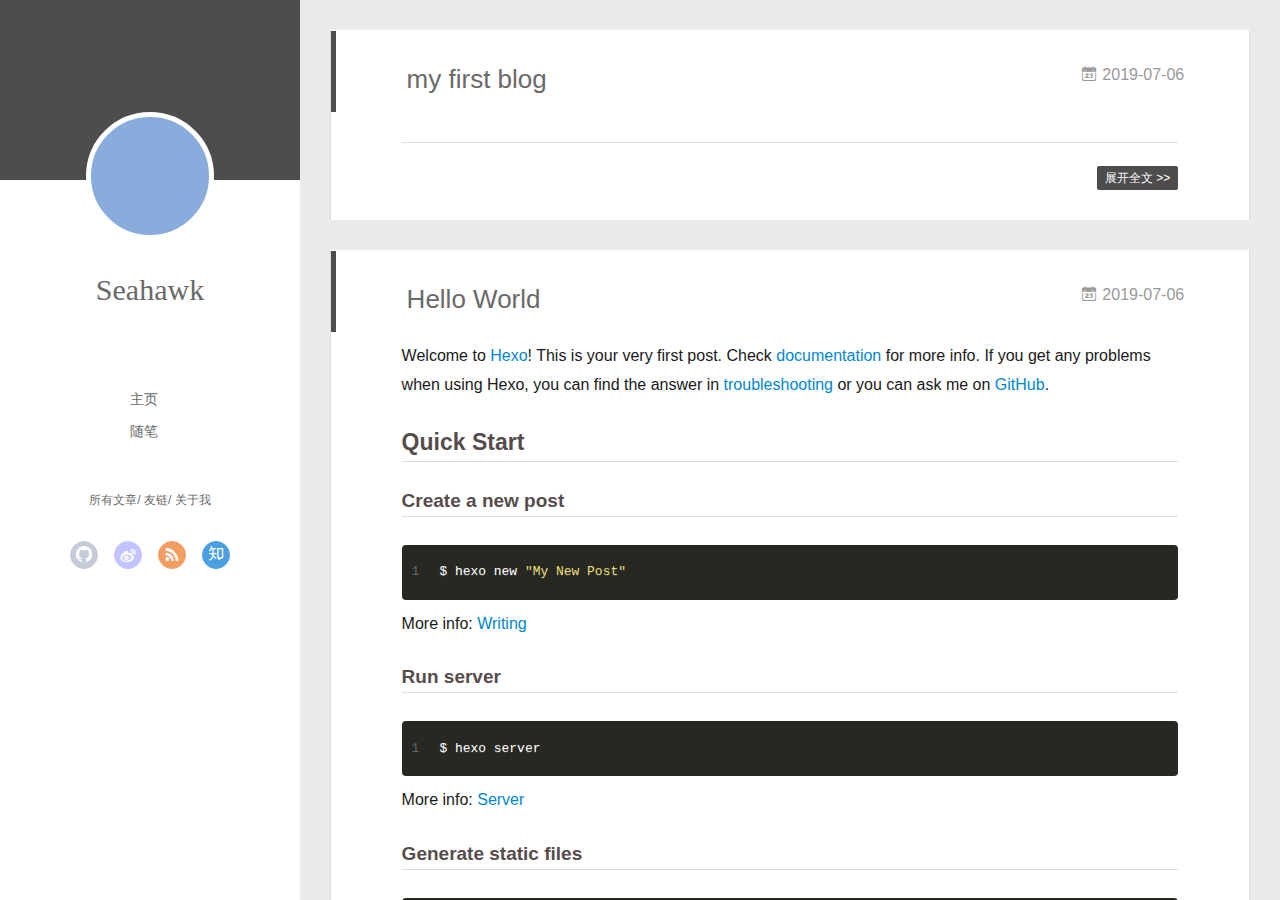
==== index.html @ 64382d93 "Site updated: 2019-07-06 11:30:42" ====
<!DOCTYPE html>
<html>
<head><meta name="generator" content="Hexo 3.9.0">
  <meta charset="utf-8">
  
  <meta name="renderer" content="webkit">
  <meta http-equiv="X-UA-Compatible" content="IE=edge">
  <link rel="dns-prefetch" href="http://yoursite.com">
  <title>Seahawkk</title>
  <meta name="viewport" content="width=device-width, initial-scale=1, maximum-scale=1">
  <meta property="og:type" content="website">
<meta property="og:title" content="Seahawkk">
<meta property="og:url" content="http://yoursite.com/index.html">
<meta property="og:site_name" content="Seahawkk">
<meta property="og:locale" content="default">
<meta name="twitter:card" content="summary">
<meta name="twitter:title" content="Seahawkk">
  
    <link rel="alternative" href="/atom.xml" title="Seahawkk" type="application/atom+xml">
  
  
    <link rel="icon" href="/favicon.png">
  
  <link rel="stylesheet" type="text/css" href="/./main.0cf68a.css">
  <style type="text/css">
  
    #container.show {
      background: linear-gradient(200deg,#a0cfe4,#e8c37e);
    }
  </style>
  

  

</head>
</html>
<body>
  <div id="container" q-class="show:isCtnShow">
    <canvas id="anm-canvas" class="anm-canvas"></canvas>
    <div class="left-col" q-class="show:isShow">
      
<div class="overlay" style="background: #4d4d4d"></div>
<div class="intrude-less">
	<header id="header" class="inner">
		<a href="/" class="profilepic">
			<img src="" class="js-avatar">
		</a>
		<hgroup>
		  <h1 class="header-author"><a href="/">Seahawk</a></h1>
		</hgroup>
		

		<nav class="header-menu">
			<ul>
			
				<li><a href="/">主页</a></li>
	        
				<li><a href="/tags/随笔/">随笔</a></li>
	        
			</ul>
		</nav>
		<nav class="header-smart-menu">
    		
    			
    			<a q-on="click: openSlider(e, 'innerArchive')" href="javascript:void(0)">所有文章</a>
    			
            
    			
    			<a q-on="click: openSlider(e, 'friends')" href="javascript:void(0)">友链</a>
    			
            
    			
    			<a q-on="click: openSlider(e, 'aboutme')" href="javascript:void(0)">关于我</a>
    			
            
		</nav>
		<nav class="header-nav">
			<div class="social">
				
					<a class="github" target="_blank" href="#" title="github"><i class="icon-github"></i></a>
		        
					<a class="weibo" target="_blank" href="#" title="weibo"><i class="icon-weibo"></i></a>
		        
					<a class="rss" target="_blank" href="#" title="rss"><i class="icon-rss"></i></a>
		        
					<a class="zhihu" target="_blank" href="#" title="zhihu"><i class="icon-zhihu"></i></a>
		        
			</div>
		</nav>
	</header>		
</div>

    </div>
    <div class="mid-col" q-class="show:isShow,hide:isShow|isFalse">
      
<nav id="mobile-nav">
  	<div class="overlay js-overlay" style="background: #4d4d4d"></div>
	<div class="btnctn js-mobile-btnctn">
  		<div class="slider-trigger list" q-on="click: openSlider(e)"><i class="icon icon-sort"></i></div>
	</div>
	<div class="intrude-less">
		<header id="header" class="inner">
			<div class="profilepic">
				<img src="" class="js-avatar">
			</div>
			<hgroup>
			  <h1 class="header-author js-header-author">Seahawk</h1>
			</hgroup>
			
			
			
				
			
				
			
			
			
			<nav class="header-nav">
				<div class="social">
					
						<a class="github" target="_blank" href="#" title="github"><i class="icon-github"></i></a>
			        
						<a class="weibo" target="_blank" href="#" title="weibo"><i class="icon-weibo"></i></a>
			        
						<a class="rss" target="_blank" href="#" title="rss"><i class="icon-rss"></i></a>
			        
						<a class="zhihu" target="_blank" href="#" title="zhihu"><i class="icon-zhihu"></i></a>
			        
				</div>
			</nav>

			<nav class="header-menu js-header-menu">
				<ul style="width: 50%">
				
				
					<li style="width: 50%"><a href="/">主页</a></li>
		        
					<li style="width: 50%"><a href="/tags/随笔/">随笔</a></li>
		        
				</ul>
			</nav>
		</header>				
	</div>
	<div class="mobile-mask" style="display:none" q-show="isShow"></div>
</nav>

      <div id="wrapper" class="body-wrap">
        <div class="menu-l">
          <div class="canvas-wrap">
            <canvas data-colors="#eaeaea" data-sectionHeight="100" data-contentId="js-content" id="myCanvas1" class="anm-canvas"></canvas>
          </div>
          <div id="js-content" class="content-ll">
            
  
    <article id="post-my-first-blog" class="article article-type-post  article-index" itemscope itemprop="blogPost">
  <div class="article-inner">
    
      <header class="article-header">
        
  
    <h1 itemprop="name">
      <a class="article-title" href="/2019/07/06/my-first-blog/">my first blog</a>
    </h1>
  

        
        <a href="/2019/07/06/my-first-blog/" class="archive-article-date">
  	<time datetime="2019-07-06T02:52:09.000Z" itemprop="datePublished"><i class="icon-calendar icon"></i>2019-07-06</time>
</a>
        
      </header>
    
    <div class="article-entry" itemprop="articleBody">
      
        
      

      
    </div>
    <div class="article-info article-info-index">
      
      
      

      
        <p class="article-more-link">
          <a class="article-more-a" href="/2019/07/06/my-first-blog/">展开全文 >></a>
        </p>
      

      
      <div class="clearfix"></div>
    </div>
  </div>
</article>

<aside class="wrap-side-operation">
    <div class="mod-side-operation">
        
        <div class="jump-container" id="js-jump-container" style="display:none;">
            <a href="javascript:void(0)" class="mod-side-operation__jump-to-top">
                <i class="icon-font icon-back"></i>
            </a>
            <div id="js-jump-plan-container" class="jump-plan-container" style="top: -11px;">
                <i class="icon-font icon-plane jump-plane"></i>
            </div>
        </div>
        
        
    </div>
</aside>




  
    <article id="post-hello-world" class="article article-type-post  article-index" itemscope itemprop="blogPost">
  <div class="article-inner">
    
      <header class="article-header">
        
  
    <h1 itemprop="name">
      <a class="article-title" href="/2019/07/06/hello-world/">Hello World</a>
    </h1>
  

        
        <a href="/2019/07/06/hello-world/" class="archive-article-date">
  	<time datetime="2019-07-06T02:47:28.300Z" itemprop="datePublished"><i class="icon-calendar icon"></i>2019-07-06</time>
</a>
        
      </header>
    
    <div class="article-entry" itemprop="articleBody">
      
        <p>Welcome to <a href="https://hexo.io/" target="_blank" rel="noopener">Hexo</a>! This is your very first post. Check <a href="https://hexo.io/docs/" target="_blank" rel="noopener">documentation</a> for more info. If you get any problems when using Hexo, you can find the answer in <a href="https://hexo.io/docs/troubleshooting.html" target="_blank" rel="noopener">troubleshooting</a> or you can ask me on <a href="https://github.com/hexojs/hexo/issues" target="_blank" rel="noopener">GitHub</a>.</p>
<h2 id="Quick-Start"><a href="#Quick-Start" class="headerlink" title="Quick Start"></a>Quick Start</h2><h3 id="Create-a-new-post"><a href="#Create-a-new-post" class="headerlink" title="Create a new post"></a>Create a new post</h3><figure class="highlight bash"><table><tr><td class="gutter"><pre><span class="line">1</span><br></pre></td><td class="code"><pre><span class="line">$ hexo new <span class="string">"My New Post"</span></span><br></pre></td></tr></table></figure>

<p>More info: <a href="https://hexo.io/docs/writing.html" target="_blank" rel="noopener">Writing</a></p>
<h3 id="Run-server"><a href="#Run-server" class="headerlink" title="Run server"></a>Run server</h3><figure class="highlight bash"><table><tr><td class="gutter"><pre><span class="line">1</span><br></pre></td><td class="code"><pre><span class="line">$ hexo server</span><br></pre></td></tr></table></figure>

<p>More info: <a href="https://hexo.io/docs/server.html" target="_blank" rel="noopener">Server</a></p>
<h3 id="Generate-static-files"><a href="#Generate-static-files" class="headerlink" title="Generate static files"></a>Generate static files</h3><figure class="highlight bash"><table><tr><td class="gutter"><pre><span class="line">1</span><br></pre></td><td class="code"><pre><span class="line">$ hexo generate</span><br></pre></td></tr></table></figure>

<p>More info: <a href="https://hexo.io/docs/generating.html" target="_blank" rel="noopener">Generating</a></p>
<h3 id="Deploy-to-remote-sites"><a href="#Deploy-to-remote-sites" class="headerlink" title="Deploy to remote sites"></a>Deploy to remote sites</h3><figure class="highlight bash"><table><tr><td class="gutter"><pre><span class="line">1</span><br></pre></td><td class="code"><pre><span class="line">$ hexo deploy</span><br></pre></td></tr></table></figure>

<p>More info: <a href="https://hexo.io/docs/deployment.html" target="_blank" rel="noopener">Deployment</a></p>

      

      
    </div>
    <div class="article-info article-info-index">
      
      
      

      
        <p class="article-more-link">
          <a class="article-more-a" href="/2019/07/06/hello-world/">展开全文 >></a>
        </p>
      

      
      <div class="clearfix"></div>
    </div>
  </div>
</article>

<aside class="wrap-side-operation">
    <div class="mod-side-operation">
        
        <div class="jump-container" id="js-jump-container" style="display:none;">
            <a href="javascript:void(0)" class="mod-side-operation__jump-to-top">
                <i class="icon-font icon-back"></i>
            </a>
            <div id="js-jump-plan-container" class="jump-plan-container" style="top: -11px;">
                <i class="icon-font icon-plane jump-plane"></i>
            </div>
        </div>
        
        
    </div>
</aside>




  
  


          </div>
        </div>
      </div>
      <footer id="footer">
  <div class="outer">
    <div id="footer-info">
    	<div class="footer-left">
    		&copy; 2019 Seahawk
    	</div>
      	<div class="footer-right">
      		<a href="http://hexo.io/" target="_blank">Hexo</a>  Theme <a href="https://github.com/litten/hexo-theme-yilia" target="_blank">Yilia</a> by Litten
      	</div>
    </div>
  </div>
</footer>
    </div>
    <script>
	var yiliaConfig = {
		mathjax: false,
		isHome: true,
		isPost: false,
		isArchive: false,
		isTag: false,
		isCategory: false,
		open_in_new: false,
		toc_hide_index: true,
		root: "/",
		innerArchive: true,
		showTags: false
	}
</script>

<script>!function(t){function n(e){if(r[e])return r[e].exports;var i=r[e]={exports:{},id:e,loaded:!1};return t[e].call(i.exports,i,i.exports,n),i.loaded=!0,i.exports}var r={};n.m=t,n.c=r,n.p="./",n(0)}([function(t,n,r){r(195),t.exports=r(191)},function(t,n,r){var e=r(3),i=r(52),o=r(27),u=r(28),c=r(53),f="prototype",a=function(t,n,r){var s,l,h,v,p=t&a.F,d=t&a.G,y=t&a.S,g=t&a.P,b=t&a.B,m=d?e:y?e[n]||(e[n]={}):(e[n]||{})[f],x=d?i:i[n]||(i[n]={}),w=x[f]||(x[f]={});d&&(r=n);for(s in r)l=!p&&m&&void 0!==m[s],h=(l?m:r)[s],v=b&&l?c(h,e):g&&"function"==typeof h?c(Function.call,h):h,m&&u(m,s,h,t&a.U),x[s]!=h&&o(x,s,v),g&&w[s]!=h&&(w[s]=h)};e.core=i,a.F=1,a.G=2,a.S=4,a.P=8,a.B=16,a.W=32,a.U=64,a.R=128,t.exports=a},function(t,n,r){var e=r(6);t.exports=function(t){if(!e(t))throw TypeError(t+" is not an object!");return t}},function(t,n){var r=t.exports="undefined"!=typeof window&&window.Math==Math?window:"undefined"!=typeof self&&self.Math==Math?self:Function("return this")();"number"==typeof __g&&(__g=r)},function(t,n){t.exports=function(t){try{return!!t()}catch(t){return!0}}},function(t,n){var r=t.exports="undefined"!=typeof window&&window.Math==Math?window:"undefined"!=typeof self&&self.Math==Math?self:Function("return this")();"number"==typeof __g&&(__g=r)},function(t,n){t.exports=function(t){return"object"==typeof t?null!==t:"function"==typeof t}},function(t,n,r){var e=r(126)("wks"),i=r(76),o=r(3).Symbol,u="function"==typeof o;(t.exports=function(t){return e[t]||(e[t]=u&&o[t]||(u?o:i)("Symbol."+t))}).store=e},function(t,n){var r={}.hasOwnProperty;t.exports=function(t,n){return r.call(t,n)}},function(t,n,r){var e=r(94),i=r(33);t.exports=function(t){return e(i(t))}},function(t,n,r){t.exports=!r(4)(function(){return 7!=Object.defineProperty({},"a",{get:function(){return 7}}).a})},function(t,n,r){var e=r(2),i=r(167),o=r(50),u=Object.defineProperty;n.f=r(10)?Object.defineProperty:function(t,n,r){if(e(t),n=o(n,!0),e(r),i)try{return u(t,n,r)}catch(t){}if("get"in r||"set"in r)throw TypeError("Accessors not supported!");return"value"in r&&(t[n]=r.value),t}},function(t,n,r){t.exports=!r(18)(function(){return 7!=Object.defineProperty({},"a",{get:function(){return 7}}).a})},function(t,n,r){var e=r(14),i=r(22);t.exports=r(12)?function(t,n,r){return e.f(t,n,i(1,r))}:function(t,n,r){return t[n]=r,t}},function(t,n,r){var e=r(20),i=r(58),o=r(42),u=Object.defineProperty;n.f=r(12)?Object.defineProperty:function(t,n,r){if(e(t),n=o(n,!0),e(r),i)try{return u(t,n,r)}catch(t){}if("get"in r||"set"in r)throw TypeError("Accessors not supported!");return"value"in r&&(t[n]=r.value),t}},function(t,n,r){var e=r(40)("wks"),i=r(23),o=r(5).Symbol,u="function"==typeof o;(t.exports=function(t){return e[t]||(e[t]=u&&o[t]||(u?o:i)("Symbol."+t))}).store=e},function(t,n,r){var e=r(67),i=Math.min;t.exports=function(t){return t>0?i(e(t),9007199254740991):0}},function(t,n,r){var e=r(46);t.exports=function(t){return Object(e(t))}},function(t,n){t.exports=function(t){try{return!!t()}catch(t){return!0}}},function(t,n,r){var e=r(63),i=r(34);t.exports=Object.keys||function(t){return e(t,i)}},function(t,n,r){var e=r(21);t.exports=function(t){if(!e(t))throw TypeError(t+" is not an object!");return t}},function(t,n){t.exports=function(t){return"object"==typeof t?null!==t:"function"==typeof t}},function(t,n){t.exports=function(t,n){return{enumerable:!(1&t),configurable:!(2&t),writable:!(4&t),value:n}}},function(t,n){var r=0,e=Math.random();t.exports=function(t){return"Symbol(".concat(void 0===t?"":t,")_",(++r+e).toString(36))}},function(t,n){var r={}.hasOwnProperty;t.exports=function(t,n){return r.call(t,n)}},function(t,n){var r=t.exports={version:"2.4.0"};"number"==typeof __e&&(__e=r)},function(t,n){t.exports=function(t){if("function"!=typeof t)throw TypeError(t+" is not a function!");return t}},function(t,n,r){var e=r(11),i=r(66);t.exports=r(10)?function(t,n,r){return e.f(t,n,i(1,r))}:function(t,n,r){return t[n]=r,t}},function(t,n,r){var e=r(3),i=r(27),o=r(24),u=r(76)("src"),c="toString",f=Function[c],a=(""+f).split(c);r(52).inspectSource=function(t){return f.call(t)},(t.exports=function(t,n,r,c){var f="function"==typeof r;f&&(o(r,"name")||i(r,"name",n)),t[n]!==r&&(f&&(o(r,u)||i(r,u,t[n]?""+t[n]:a.join(String(n)))),t===e?t[n]=r:c?t[n]?t[n]=r:i(t,n,r):(delete t[n],i(t,n,r)))})(Function.prototype,c,function(){return"function"==typeof this&&this[u]||f.call(this)})},function(t,n,r){var e=r(1),i=r(4),o=r(46),u=function(t,n,r,e){var i=String(o(t)),u="<"+n;return""!==r&&(u+=" "+r+'="'+String(e).replace(/"/g,"&quot;")+'"'),u+">"+i+"</"+n+">"};t.exports=function(t,n){var r={};r[t]=n(u),e(e.P+e.F*i(function(){var n=""[t]('"');return n!==n.toLowerCase()||n.split('"').length>3}),"String",r)}},function(t,n,r){var e=r(115),i=r(46);t.exports=function(t){return e(i(t))}},function(t,n,r){var e=r(116),i=r(66),o=r(30),u=r(50),c=r(24),f=r(167),a=Object.getOwnPropertyDescriptor;n.f=r(10)?a:function(t,n){if(t=o(t),n=u(n,!0),f)try{return a(t,n)}catch(t){}if(c(t,n))return i(!e.f.call(t,n),t[n])}},function(t,n,r){var e=r(24),i=r(17),o=r(145)("IE_PROTO"),u=Object.prototype;t.exports=Object.getPrototypeOf||function(t){return t=i(t),e(t,o)?t[o]:"function"==typeof t.constructor&&t instanceof t.constructor?t.constructor.prototype:t instanceof Object?u:null}},function(t,n){t.exports=function(t){if(void 0==t)throw TypeError("Can't call method on  "+t);return t}},function(t,n){t.exports="constructor,hasOwnProperty,isPrototypeOf,propertyIsEnumerable,toLocaleString,toString,valueOf".split(",")},function(t,n){t.exports={}},function(t,n){t.exports=!0},function(t,n){n.f={}.propertyIsEnumerable},function(t,n,r){var e=r(14).f,i=r(8),o=r(15)("toStringTag");t.exports=function(t,n,r){t&&!i(t=r?t:t.prototype,o)&&e(t,o,{configurable:!0,value:n})}},function(t,n,r){var e=r(40)("keys"),i=r(23);t.exports=function(t){return e[t]||(e[t]=i(t))}},function(t,n,r){var e=r(5),i="__core-js_shared__",o=e[i]||(e[i]={});t.exports=function(t){return o[t]||(o[t]={})}},function(t,n){var r=Math.ceil,e=Math.floor;t.exports=function(t){return isNaN(t=+t)?0:(t>0?e:r)(t)}},function(t,n,r){var e=r(21);t.exports=function(t,n){if(!e(t))return t;var r,i;if(n&&"function"==typeof(r=t.toString)&&!e(i=r.call(t)))return i;if("function"==typeof(r=t.valueOf)&&!e(i=r.call(t)))return i;if(!n&&"function"==typeof(r=t.toString)&&!e(i=r.call(t)))return i;throw TypeError("Can't convert object to primitive value")}},function(t,n,r){var e=r(5),i=r(25),o=r(36),u=r(44),c=r(14).f;t.exports=function(t){var n=i.Symbol||(i.Symbol=o?{}:e.Symbol||{});"_"==t.charAt(0)||t in n||c(n,t,{value:u.f(t)})}},function(t,n,r){n.f=r(15)},function(t,n){var r={}.toString;t.exports=function(t){return r.call(t).slice(8,-1)}},function(t,n){t.exports=function(t){if(void 0==t)throw TypeError("Can't call method on  "+t);return t}},function(t,n,r){var e=r(4);t.exports=function(t,n){return!!t&&e(function(){n?t.call(null,function(){},1):t.call(null)})}},function(t,n,r){var e=r(53),i=r(115),o=r(17),u=r(16),c=r(203);t.exports=function(t,n){var r=1==t,f=2==t,a=3==t,s=4==t,l=6==t,h=5==t||l,v=n||c;return function(n,c,p){for(var d,y,g=o(n),b=i(g),m=e(c,p,3),x=u(b.length),w=0,S=r?v(n,x):f?v(n,0):void 0;x>w;w++)if((h||w in b)&&(d=b[w],y=m(d,w,g),t))if(r)S[w]=y;else if(y)switch(t){case 3:return!0;case 5:return d;case 6:return w;case 2:S.push(d)}else if(s)return!1;return l?-1:a||s?s:S}}},function(t,n,r){var e=r(1),i=r(52),o=r(4);t.exports=function(t,n){var r=(i.Object||{})[t]||Object[t],u={};u[t]=n(r),e(e.S+e.F*o(function(){r(1)}),"Object",u)}},function(t,n,r){var e=r(6);t.exports=function(t,n){if(!e(t))return t;var r,i;if(n&&"function"==typeof(r=t.toString)&&!e(i=r.call(t)))return i;if("function"==typeof(r=t.valueOf)&&!e(i=r.call(t)))return i;if(!n&&"function"==typeof(r=t.toString)&&!e(i=r.call(t)))return i;throw TypeError("Can't convert object to primitive value")}},function(t,n,r){var e=r(5),i=r(25),o=r(91),u=r(13),c="prototype",f=function(t,n,r){var a,s,l,h=t&f.F,v=t&f.G,p=t&f.S,d=t&f.P,y=t&f.B,g=t&f.W,b=v?i:i[n]||(i[n]={}),m=b[c],x=v?e:p?e[n]:(e[n]||{})[c];v&&(r=n);for(a in r)(s=!h&&x&&void 0!==x[a])&&a in b||(l=s?x[a]:r[a],b[a]=v&&"function"!=typeof x[a]?r[a]:y&&s?o(l,e):g&&x[a]==l?function(t){var n=function(n,r,e){if(this instanceof t){switch(arguments.length){case 0:return new t;case 1:return new t(n);case 2:return new t(n,r)}return new t(n,r,e)}return t.apply(this,arguments)};return n[c]=t[c],n}(l):d&&"function"==typeof l?o(Function.call,l):l,d&&((b.virtual||(b.virtual={}))[a]=l,t&f.R&&m&&!m[a]&&u(m,a,l)))};f.F=1,f.G=2,f.S=4,f.P=8,f.B=16,f.W=32,f.U=64,f.R=128,t.exports=f},function(t,n){var r=t.exports={version:"2.4.0"};"number"==typeof __e&&(__e=r)},function(t,n,r){var e=r(26);t.exports=function(t,n,r){if(e(t),void 0===n)return t;switch(r){case 1:return function(r){return t.call(n,r)};case 2:return function(r,e){return t.call(n,r,e)};case 3:return function(r,e,i){return t.call(n,r,e,i)}}return function(){return t.apply(n,arguments)}}},function(t,n,r){var e=r(183),i=r(1),o=r(126)("metadata"),u=o.store||(o.store=new(r(186))),c=function(t,n,r){var i=u.get(t);if(!i){if(!r)return;u.set(t,i=new e)}var o=i.get(n);if(!o){if(!r)return;i.set(n,o=new e)}return o},f=function(t,n,r){var e=c(n,r,!1);return void 0!==e&&e.has(t)},a=function(t,n,r){var e=c(n,r,!1);return void 0===e?void 0:e.get(t)},s=function(t,n,r,e){c(r,e,!0).set(t,n)},l=function(t,n){var r=c(t,n,!1),e=[];return r&&r.forEach(function(t,n){e.push(n)}),e},h=function(t){return void 0===t||"symbol"==typeof t?t:String(t)},v=function(t){i(i.S,"Reflect",t)};t.exports={store:u,map:c,has:f,get:a,set:s,keys:l,key:h,exp:v}},function(t,n,r){"use strict";if(r(10)){var e=r(69),i=r(3),o=r(4),u=r(1),c=r(127),f=r(152),a=r(53),s=r(68),l=r(66),h=r(27),v=r(73),p=r(67),d=r(16),y=r(75),g=r(50),b=r(24),m=r(180),x=r(114),w=r(6),S=r(17),_=r(137),O=r(70),E=r(32),P=r(71).f,j=r(154),F=r(76),M=r(7),A=r(48),N=r(117),T=r(146),I=r(155),k=r(80),L=r(123),R=r(74),C=r(130),D=r(160),U=r(11),W=r(31),G=U.f,B=W.f,V=i.RangeError,z=i.TypeError,q=i.Uint8Array,K="ArrayBuffer",J="Shared"+K,Y="BYTES_PER_ELEMENT",H="prototype",$=Array[H],X=f.ArrayBuffer,Q=f.DataView,Z=A(0),tt=A(2),nt=A(3),rt=A(4),et=A(5),it=A(6),ot=N(!0),ut=N(!1),ct=I.values,ft=I.keys,at=I.entries,st=$.lastIndexOf,lt=$.reduce,ht=$.reduceRight,vt=$.join,pt=$.sort,dt=$.slice,yt=$.toString,gt=$.toLocaleString,bt=M("iterator"),mt=M("toStringTag"),xt=F("typed_constructor"),wt=F("def_constructor"),St=c.CONSTR,_t=c.TYPED,Ot=c.VIEW,Et="Wrong length!",Pt=A(1,function(t,n){return Tt(T(t,t[wt]),n)}),jt=o(function(){return 1===new q(new Uint16Array([1]).buffer)[0]}),Ft=!!q&&!!q[H].set&&o(function(){new q(1).set({})}),Mt=function(t,n){if(void 0===t)throw z(Et);var r=+t,e=d(t);if(n&&!m(r,e))throw V(Et);return e},At=function(t,n){var r=p(t);if(r<0||r%n)throw V("Wrong offset!");return r},Nt=function(t){if(w(t)&&_t in t)return t;throw z(t+" is not a typed array!")},Tt=function(t,n){if(!(w(t)&&xt in t))throw z("It is not a typed array constructor!");return new t(n)},It=function(t,n){return kt(T(t,t[wt]),n)},kt=function(t,n){for(var r=0,e=n.length,i=Tt(t,e);e>r;)i[r]=n[r++];return i},Lt=function(t,n,r){G(t,n,{get:function(){return this._d[r]}})},Rt=function(t){var n,r,e,i,o,u,c=S(t),f=arguments.length,s=f>1?arguments[1]:void 0,l=void 0!==s,h=j(c);if(void 0!=h&&!_(h)){for(u=h.call(c),e=[],n=0;!(o=u.next()).done;n++)e.push(o.value);c=e}for(l&&f>2&&(s=a(s,arguments[2],2)),n=0,r=d(c.length),i=Tt(this,r);r>n;n++)i[n]=l?s(c[n],n):c[n];return i},Ct=function(){for(var t=0,n=arguments.length,r=Tt(this,n);n>t;)r[t]=arguments[t++];return r},Dt=!!q&&o(function(){gt.call(new q(1))}),Ut=function(){return gt.apply(Dt?dt.call(Nt(this)):Nt(this),arguments)},Wt={copyWithin:function(t,n){return D.call(Nt(this),t,n,arguments.length>2?arguments[2]:void 0)},every:function(t){return rt(Nt(this),t,arguments.length>1?arguments[1]:void 0)},fill:function(t){return C.apply(Nt(this),arguments)},filter:function(t){return It(this,tt(Nt(this),t,arguments.length>1?arguments[1]:void 0))},find:function(t){return et(Nt(this),t,arguments.length>1?arguments[1]:void 0)},findIndex:function(t){return it(Nt(this),t,arguments.length>1?arguments[1]:void 0)},forEach:function(t){Z(Nt(this),t,arguments.length>1?arguments[1]:void 0)},indexOf:function(t){return ut(Nt(this),t,arguments.length>1?arguments[1]:void 0)},includes:function(t){return ot(Nt(this),t,arguments.length>1?arguments[1]:void 0)},join:function(t){return vt.apply(Nt(this),arguments)},lastIndexOf:function(t){return st.apply(Nt(this),arguments)},map:function(t){return Pt(Nt(this),t,arguments.length>1?arguments[1]:void 0)},reduce:function(t){return lt.apply(Nt(this),arguments)},reduceRight:function(t){return ht.apply(Nt(this),arguments)},reverse:function(){for(var t,n=this,r=Nt(n).length,e=Math.floor(r/2),i=0;i<e;)t=n[i],n[i++]=n[--r],n[r]=t;return n},some:function(t){return nt(Nt(this),t,arguments.length>1?arguments[1]:void 0)},sort:function(t){return pt.call(Nt(this),t)},subarray:function(t,n){var r=Nt(this),e=r.length,i=y(t,e);return new(T(r,r[wt]))(r.buffer,r.byteOffset+i*r.BYTES_PER_ELEMENT,d((void 0===n?e:y(n,e))-i))}},Gt=function(t,n){return It(this,dt.call(Nt(this),t,n))},Bt=function(t){Nt(this);var n=At(arguments[1],1),r=this.length,e=S(t),i=d(e.length),o=0;if(i+n>r)throw V(Et);for(;o<i;)this[n+o]=e[o++]},Vt={entries:function(){return at.call(Nt(this))},keys:function(){return ft.call(Nt(this))},values:function(){return ct.call(Nt(this))}},zt=function(t,n){return w(t)&&t[_t]&&"symbol"!=typeof n&&n in t&&String(+n)==String(n)},qt=function(t,n){return zt(t,n=g(n,!0))?l(2,t[n]):B(t,n)},Kt=function(t,n,r){return!(zt(t,n=g(n,!0))&&w(r)&&b(r,"value"))||b(r,"get")||b(r,"set")||r.configurable||b(r,"writable")&&!r.writable||b(r,"enumerable")&&!r.enumerable?G(t,n,r):(t[n]=r.value,t)};St||(W.f=qt,U.f=Kt),u(u.S+u.F*!St,"Object",{getOwnPropertyDescriptor:qt,defineProperty:Kt}),o(function(){yt.call({})})&&(yt=gt=function(){return vt.call(this)});var Jt=v({},Wt);v(Jt,Vt),h(Jt,bt,Vt.values),v(Jt,{slice:Gt,set:Bt,constructor:function(){},toString:yt,toLocaleString:Ut}),Lt(Jt,"buffer","b"),Lt(Jt,"byteOffset","o"),Lt(Jt,"byteLength","l"),Lt(Jt,"length","e"),G(Jt,mt,{get:function(){return this[_t]}}),t.exports=function(t,n,r,f){f=!!f;var a=t+(f?"Clamped":"")+"Array",l="Uint8Array"!=a,v="get"+t,p="set"+t,y=i[a],g=y||{},b=y&&E(y),m=!y||!c.ABV,S={},_=y&&y[H],j=function(t,r){var e=t._d;return e.v[v](r*n+e.o,jt)},F=function(t,r,e){var i=t._d;f&&(e=(e=Math.round(e))<0?0:e>255?255:255&e),i.v[p](r*n+i.o,e,jt)},M=function(t,n){G(t,n,{get:function(){return j(this,n)},set:function(t){return F(this,n,t)},enumerable:!0})};m?(y=r(function(t,r,e,i){s(t,y,a,"_d");var o,u,c,f,l=0,v=0;if(w(r)){if(!(r instanceof X||(f=x(r))==K||f==J))return _t in r?kt(y,r):Rt.call(y,r);o=r,v=At(e,n);var p=r.byteLength;if(void 0===i){if(p%n)throw V(Et);if((u=p-v)<0)throw V(Et)}else if((u=d(i)*n)+v>p)throw V(Et);c=u/n}else c=Mt(r,!0),u=c*n,o=new X(u);for(h(t,"_d",{b:o,o:v,l:u,e:c,v:new Q(o)});l<c;)M(t,l++)}),_=y[H]=O(Jt),h(_,"constructor",y)):L(function(t){new y(null),new y(t)},!0)||(y=r(function(t,r,e,i){s(t,y,a);var o;return w(r)?r instanceof X||(o=x(r))==K||o==J?void 0!==i?new g(r,At(e,n),i):void 0!==e?new g(r,At(e,n)):new g(r):_t in r?kt(y,r):Rt.call(y,r):new g(Mt(r,l))}),Z(b!==Function.prototype?P(g).concat(P(b)):P(g),function(t){t in y||h(y,t,g[t])}),y[H]=_,e||(_.constructor=y));var A=_[bt],N=!!A&&("values"==A.name||void 0==A.name),T=Vt.values;h(y,xt,!0),h(_,_t,a),h(_,Ot,!0),h(_,wt,y),(f?new y(1)[mt]==a:mt in _)||G(_,mt,{get:function(){return a}}),S[a]=y,u(u.G+u.W+u.F*(y!=g),S),u(u.S,a,{BYTES_PER_ELEMENT:n,from:Rt,of:Ct}),Y in _||h(_,Y,n),u(u.P,a,Wt),R(a),u(u.P+u.F*Ft,a,{set:Bt}),u(u.P+u.F*!N,a,Vt),u(u.P+u.F*(_.toString!=yt),a,{toString:yt}),u(u.P+u.F*o(function(){new y(1).slice()}),a,{slice:Gt}),u(u.P+u.F*(o(function(){return[1,2].toLocaleString()!=new y([1,2]).toLocaleString()})||!o(function(){_.toLocaleString.call([1,2])})),a,{toLocaleString:Ut}),k[a]=N?A:T,e||N||h(_,bt,T)}}else t.exports=function(){}},function(t,n){var r={}.toString;t.exports=function(t){return r.call(t).slice(8,-1)}},function(t,n,r){var e=r(21),i=r(5).document,o=e(i)&&e(i.createElement);t.exports=function(t){return o?i.createElement(t):{}}},function(t,n,r){t.exports=!r(12)&&!r(18)(function(){return 7!=Object.defineProperty(r(57)("div"),"a",{get:function(){return 7}}).a})},function(t,n,r){"use strict";var e=r(36),i=r(51),o=r(64),u=r(13),c=r(8),f=r(35),a=r(96),s=r(38),l=r(103),h=r(15)("iterator"),v=!([].keys&&"next"in[].keys()),p="keys",d="values",y=function(){return this};t.exports=function(t,n,r,g,b,m,x){a(r,n,g);var w,S,_,O=function(t){if(!v&&t in F)return F[t];switch(t){case p:case d:return function(){return new r(this,t)}}return function(){return new r(this,t)}},E=n+" Iterator",P=b==d,j=!1,F=t.prototype,M=F[h]||F["@@iterator"]||b&&F[b],A=M||O(b),N=b?P?O("entries"):A:void 0,T="Array"==n?F.entries||M:M;if(T&&(_=l(T.call(new t)))!==Object.prototype&&(s(_,E,!0),e||c(_,h)||u(_,h,y)),P&&M&&M.name!==d&&(j=!0,A=function(){return M.call(this)}),e&&!x||!v&&!j&&F[h]||u(F,h,A),f[n]=A,f[E]=y,b)if(w={values:P?A:O(d),keys:m?A:O(p),entries:N},x)for(S in w)S in F||o(F,S,w[S]);else i(i.P+i.F*(v||j),n,w);return w}},function(t,n,r){var e=r(20),i=r(100),o=r(34),u=r(39)("IE_PROTO"),c=function(){},f="prototype",a=function(){var t,n=r(57)("iframe"),e=o.length;for(n.style.display="none",r(93).appendChild(n),n.src="javascript:",t=n.contentWindow.document,t.open(),t.write("<script>document.F=Object<\/script>"),t.close(),a=t.F;e--;)delete a[f][o[e]];return a()};t.exports=Object.create||function(t,n){var r;return null!==t?(c[f]=e(t),r=new c,c[f]=null,r[u]=t):r=a(),void 0===n?r:i(r,n)}},function(t,n,r){var e=r(63),i=r(34).concat("length","prototype");n.f=Object.getOwnPropertyNames||function(t){return e(t,i)}},function(t,n){n.f=Object.getOwnPropertySymbols},function(t,n,r){var e=r(8),i=r(9),o=r(90)(!1),u=r(39)("IE_PROTO");t.exports=function(t,n){var r,c=i(t),f=0,a=[];for(r in c)r!=u&&e(c,r)&&a.push(r);for(;n.length>f;)e(c,r=n[f++])&&(~o(a,r)||a.push(r));return a}},function(t,n,r){t.exports=r(13)},function(t,n,r){var e=r(76)("meta"),i=r(6),o=r(24),u=r(11).f,c=0,f=Object.isExtensible||function(){return!0},a=!r(4)(function(){return f(Object.preventExtensions({}))}),s=function(t){u(t,e,{value:{i:"O"+ ++c,w:{}}})},l=function(t,n){if(!i(t))return"symbol"==typeof t?t:("string"==typeof t?"S":"P")+t;if(!o(t,e)){if(!f(t))return"F";if(!n)return"E";s(t)}return t[e].i},h=function(t,n){if(!o(t,e)){if(!f(t))return!0;if(!n)return!1;s(t)}return t[e].w},v=function(t){return a&&p.NEED&&f(t)&&!o(t,e)&&s(t),t},p=t.exports={KEY:e,NEED:!1,fastKey:l,getWeak:h,onFreeze:v}},function(t,n){t.exports=function(t,n){return{enumerable:!(1&t),configurable:!(2&t),writable:!(4&t),value:n}}},function(t,n){var r=Math.ceil,e=Math.floor;t.exports=function(t){return isNaN(t=+t)?0:(t>0?e:r)(t)}},function(t,n){t.exports=function(t,n,r,e){if(!(t instanceof n)||void 0!==e&&e in t)throw TypeError(r+": incorrect invocation!");return t}},function(t,n){t.exports=!1},function(t,n,r){var e=r(2),i=r(173),o=r(133),u=r(145)("IE_PROTO"),c=function(){},f="prototype",a=function(){var t,n=r(132)("iframe"),e=o.length;for(n.style.display="none",r(135).appendChild(n),n.src="javascript:",t=n.contentWindow.document,t.open(),t.write("<script>document.F=Object<\/script>"),t.close(),a=t.F;e--;)delete a[f][o[e]];return a()};t.exports=Object.create||function(t,n){var r;return null!==t?(c[f]=e(t),r=new c,c[f]=null,r[u]=t):r=a(),void 0===n?r:i(r,n)}},function(t,n,r){var e=r(175),i=r(133).concat("length","prototype");n.f=Object.getOwnPropertyNames||function(t){return e(t,i)}},function(t,n,r){var e=r(175),i=r(133);t.exports=Object.keys||function(t){return e(t,i)}},function(t,n,r){var e=r(28);t.exports=function(t,n,r){for(var i in n)e(t,i,n[i],r);return t}},function(t,n,r){"use strict";var e=r(3),i=r(11),o=r(10),u=r(7)("species");t.exports=function(t){var n=e[t];o&&n&&!n[u]&&i.f(n,u,{configurable:!0,get:function(){return this}})}},function(t,n,r){var e=r(67),i=Math.max,o=Math.min;t.exports=function(t,n){return t=e(t),t<0?i(t+n,0):o(t,n)}},function(t,n){var r=0,e=Math.random();t.exports=function(t){return"Symbol(".concat(void 0===t?"":t,")_",(++r+e).toString(36))}},function(t,n,r){var e=r(33);t.exports=function(t){return Object(e(t))}},function(t,n,r){var e=r(7)("unscopables"),i=Array.prototype;void 0==i[e]&&r(27)(i,e,{}),t.exports=function(t){i[e][t]=!0}},function(t,n,r){var e=r(53),i=r(169),o=r(137),u=r(2),c=r(16),f=r(154),a={},s={},n=t.exports=function(t,n,r,l,h){var v,p,d,y,g=h?function(){return t}:f(t),b=e(r,l,n?2:1),m=0;if("function"!=typeof g)throw TypeError(t+" is not iterable!");if(o(g)){for(v=c(t.length);v>m;m++)if((y=n?b(u(p=t[m])[0],p[1]):b(t[m]))===a||y===s)return y}else for(d=g.call(t);!(p=d.next()).done;)if((y=i(d,b,p.value,n))===a||y===s)return y};n.BREAK=a,n.RETURN=s},function(t,n){t.exports={}},function(t,n,r){var e=r(11).f,i=r(24),o=r(7)("toStringTag");t.exports=function(t,n,r){t&&!i(t=r?t:t.prototype,o)&&e(t,o,{configurable:!0,value:n})}},function(t,n,r){var e=r(1),i=r(46),o=r(4),u=r(150),c="["+u+"]",f="​",a=RegExp("^"+c+c+"*"),s=RegExp(c+c+"*$"),l=function(t,n,r){var i={},c=o(function(){return!!u[t]()||f[t]()!=f}),a=i[t]=c?n(h):u[t];r&&(i[r]=a),e(e.P+e.F*c,"String",i)},h=l.trim=function(t,n){return t=String(i(t)),1&n&&(t=t.replace(a,"")),2&n&&(t=t.replace(s,"")),t};t.exports=l},function(t,n,r){t.exports={default:r(86),__esModule:!0}},function(t,n,r){t.exports={default:r(87),__esModule:!0}},function(t,n,r){"use strict";function e(t){return t&&t.__esModule?t:{default:t}}n.__esModule=!0;var i=r(84),o=e(i),u=r(83),c=e(u),f="function"==typeof c.default&&"symbol"==typeof o.default?function(t){return typeof t}:function(t){return t&&"function"==typeof c.default&&t.constructor===c.default&&t!==c.default.prototype?"symbol":typeof t};n.default="function"==typeof c.default&&"symbol"===f(o.default)?function(t){return void 0===t?"undefined":f(t)}:function(t){return t&&"function"==typeof c.default&&t.constructor===c.default&&t!==c.default.prototype?"symbol":void 0===t?"undefined":f(t)}},function(t,n,r){r(110),r(108),r(111),r(112),t.exports=r(25).Symbol},function(t,n,r){r(109),r(113),t.exports=r(44).f("iterator")},function(t,n){t.exports=function(t){if("function"!=typeof t)throw TypeError(t+" is not a function!");return t}},function(t,n){t.exports=function(){}},function(t,n,r){var e=r(9),i=r(106),o=r(105);t.exports=function(t){return function(n,r,u){var c,f=e(n),a=i(f.length),s=o(u,a);if(t&&r!=r){for(;a>s;)if((c=f[s++])!=c)return!0}else for(;a>s;s++)if((t||s in f)&&f[s]===r)return t||s||0;return!t&&-1}}},function(t,n,r){var e=r(88);t.exports=function(t,n,r){if(e(t),void 0===n)return t;switch(r){case 1:return function(r){return t.call(n,r)};case 2:return function(r,e){return t.call(n,r,e)};case 3:return function(r,e,i){return t.call(n,r,e,i)}}return function(){return t.apply(n,arguments)}}},function(t,n,r){var e=r(19),i=r(62),o=r(37);t.exports=function(t){var n=e(t),r=i.f;if(r)for(var u,c=r(t),f=o.f,a=0;c.length>a;)f.call(t,u=c[a++])&&n.push(u);return n}},function(t,n,r){t.exports=r(5).document&&document.documentElement},function(t,n,r){var e=r(56);t.exports=Object("z").propertyIsEnumerable(0)?Object:function(t){return"String"==e(t)?t.split(""):Object(t)}},function(t,n,r){var e=r(56);t.exports=Array.isArray||function(t){return"Array"==e(t)}},function(t,n,r){"use strict";var e=r(60),i=r(22),o=r(38),u={};r(13)(u,r(15)("iterator"),function(){return this}),t.exports=function(t,n,r){t.prototype=e(u,{next:i(1,r)}),o(t,n+" Iterator")}},function(t,n){t.exports=function(t,n){return{value:n,done:!!t}}},function(t,n,r){var e=r(19),i=r(9);t.exports=function(t,n){for(var r,o=i(t),u=e(o),c=u.length,f=0;c>f;)if(o[r=u[f++]]===n)return r}},function(t,n,r){var e=r(23)("meta"),i=r(21),o=r(8),u=r(14).f,c=0,f=Object.isExtensible||function(){return!0},a=!r(18)(function(){return f(Object.preventExtensions({}))}),s=function(t){u(t,e,{value:{i:"O"+ ++c,w:{}}})},l=function(t,n){if(!i(t))return"symbol"==typeof t?t:("string"==typeof t?"S":"P")+t;if(!o(t,e)){if(!f(t))return"F";if(!n)return"E";s(t)}return t[e].i},h=function(t,n){if(!o(t,e)){if(!f(t))return!0;if(!n)return!1;s(t)}return t[e].w},v=function(t){return a&&p.NEED&&f(t)&&!o(t,e)&&s(t),t},p=t.exports={KEY:e,NEED:!1,fastKey:l,getWeak:h,onFreeze:v}},function(t,n,r){var e=r(14),i=r(20),o=r(19);t.exports=r(12)?Object.defineProperties:function(t,n){i(t);for(var r,u=o(n),c=u.length,f=0;c>f;)e.f(t,r=u[f++],n[r]);return t}},function(t,n,r){var e=r(37),i=r(22),o=r(9),u=r(42),c=r(8),f=r(58),a=Object.getOwnPropertyDescriptor;n.f=r(12)?a:function(t,n){if(t=o(t),n=u(n,!0),f)try{return a(t,n)}catch(t){}if(c(t,n))return i(!e.f.call(t,n),t[n])}},function(t,n,r){var e=r(9),i=r(61).f,o={}.toString,u="object"==typeof window&&window&&Object.getOwnPropertyNames?Object.getOwnPropertyNames(window):[],c=function(t){try{return i(t)}catch(t){return u.slice()}};t.exports.f=function(t){return u&&"[object Window]"==o.call(t)?c(t):i(e(t))}},function(t,n,r){var e=r(8),i=r(77),o=r(39)("IE_PROTO"),u=Object.prototype;t.exports=Object.getPrototypeOf||function(t){return t=i(t),e(t,o)?t[o]:"function"==typeof t.constructor&&t instanceof t.constructor?t.constructor.prototype:t instanceof Object?u:null}},function(t,n,r){var e=r(41),i=r(33);t.exports=function(t){return function(n,r){var o,u,c=String(i(n)),f=e(r),a=c.length;return f<0||f>=a?t?"":void 0:(o=c.charCodeAt(f),o<55296||o>56319||f+1===a||(u=c.charCodeAt(f+1))<56320||u>57343?t?c.charAt(f):o:t?c.slice(f,f+2):u-56320+(o-55296<<10)+65536)}}},function(t,n,r){var e=r(41),i=Math.max,o=Math.min;t.exports=function(t,n){return t=e(t),t<0?i(t+n,0):o(t,n)}},function(t,n,r){var e=r(41),i=Math.min;t.exports=function(t){return t>0?i(e(t),9007199254740991):0}},function(t,n,r){"use strict";var e=r(89),i=r(97),o=r(35),u=r(9);t.exports=r(59)(Array,"Array",function(t,n){this._t=u(t),this._i=0,this._k=n},function(){var t=this._t,n=this._k,r=this._i++;return!t||r>=t.length?(this._t=void 0,i(1)):"keys"==n?i(0,r):"values"==n?i(0,t[r]):i(0,[r,t[r]])},"values"),o.Arguments=o.Array,e("keys"),e("values"),e("entries")},function(t,n){},function(t,n,r){"use strict";var e=r(104)(!0);r(59)(String,"String",function(t){this._t=String(t),this._i=0},function(){var t,n=this._t,r=this._i;return r>=n.length?{value:void 0,done:!0}:(t=e(n,r),this._i+=t.length,{value:t,done:!1})})},function(t,n,r){"use strict";var e=r(5),i=r(8),o=r(12),u=r(51),c=r(64),f=r(99).KEY,a=r(18),s=r(40),l=r(38),h=r(23),v=r(15),p=r(44),d=r(43),y=r(98),g=r(92),b=r(95),m=r(20),x=r(9),w=r(42),S=r(22),_=r(60),O=r(102),E=r(101),P=r(14),j=r(19),F=E.f,M=P.f,A=O.f,N=e.Symbol,T=e.JSON,I=T&&T.stringify,k="prototype",L=v("_hidden"),R=v("toPrimitive"),C={}.propertyIsEnumerable,D=s("symbol-registry"),U=s("symbols"),W=s("op-symbols"),G=Object[k],B="function"==typeof N,V=e.QObject,z=!V||!V[k]||!V[k].findChild,q=o&&a(function(){return 7!=_(M({},"a",{get:function(){return M(this,"a",{value:7}).a}})).a})?function(t,n,r){var e=F(G,n);e&&delete G[n],M(t,n,r),e&&t!==G&&M(G,n,e)}:M,K=function(t){var n=U[t]=_(N[k]);return n._k=t,n},J=B&&"symbol"==typeof N.iterator?function(t){return"symbol"==typeof t}:function(t){return t instanceof N},Y=function(t,n,r){return t===G&&Y(W,n,r),m(t),n=w(n,!0),m(r),i(U,n)?(r.enumerable?(i(t,L)&&t[L][n]&&(t[L][n]=!1),r=_(r,{enumerable:S(0,!1)})):(i(t,L)||M(t,L,S(1,{})),t[L][n]=!0),q(t,n,r)):M(t,n,r)},H=function(t,n){m(t);for(var r,e=g(n=x(n)),i=0,o=e.length;o>i;)Y(t,r=e[i++],n[r]);return t},$=function(t,n){return void 0===n?_(t):H(_(t),n)},X=function(t){var n=C.call(this,t=w(t,!0));return!(this===G&&i(U,t)&&!i(W,t))&&(!(n||!i(this,t)||!i(U,t)||i(this,L)&&this[L][t])||n)},Q=function(t,n){if(t=x(t),n=w(n,!0),t!==G||!i(U,n)||i(W,n)){var r=F(t,n);return!r||!i(U,n)||i(t,L)&&t[L][n]||(r.enumerable=!0),r}},Z=function(t){for(var n,r=A(x(t)),e=[],o=0;r.length>o;)i(U,n=r[o++])||n==L||n==f||e.push(n);return e},tt=function(t){for(var n,r=t===G,e=A(r?W:x(t)),o=[],u=0;e.length>u;)!i(U,n=e[u++])||r&&!i(G,n)||o.push(U[n]);return o};B||(N=function(){if(this instanceof N)throw TypeError("Symbol is not a constructor!");var t=h(arguments.length>0?arguments[0]:void 0),n=function(r){this===G&&n.call(W,r),i(this,L)&&i(this[L],t)&&(this[L][t]=!1),q(this,t,S(1,r))};return o&&z&&q(G,t,{configurable:!0,set:n}),K(t)},c(N[k],"toString",function(){return this._k}),E.f=Q,P.f=Y,r(61).f=O.f=Z,r(37).f=X,r(62).f=tt,o&&!r(36)&&c(G,"propertyIsEnumerable",X,!0),p.f=function(t){return K(v(t))}),u(u.G+u.W+u.F*!B,{Symbol:N});for(var nt="hasInstance,isConcatSpreadable,iterator,match,replace,search,species,split,toPrimitive,toStringTag,unscopables".split(","),rt=0;nt.length>rt;)v(nt[rt++]);for(var nt=j(v.store),rt=0;nt.length>rt;)d(nt[rt++]);u(u.S+u.F*!B,"Symbol",{for:function(t){return i(D,t+="")?D[t]:D[t]=N(t)},keyFor:function(t){if(J(t))return y(D,t);throw TypeError(t+" is not a symbol!")},useSetter:function(){z=!0},useSimple:function(){z=!1}}),u(u.S+u.F*!B,"Object",{create:$,defineProperty:Y,defineProperties:H,getOwnPropertyDescriptor:Q,getOwnPropertyNames:Z,getOwnPropertySymbols:tt}),T&&u(u.S+u.F*(!B||a(function(){var t=N();return"[null]"!=I([t])||"{}"!=I({a:t})||"{}"!=I(Object(t))})),"JSON",{stringify:function(t){if(void 0!==t&&!J(t)){for(var n,r,e=[t],i=1;arguments.length>i;)e.push(arguments[i++]);return n=e[1],"function"==typeof n&&(r=n),!r&&b(n)||(n=function(t,n){if(r&&(n=r.call(this,t,n)),!J(n))return n}),e[1]=n,I.apply(T,e)}}}),N[k][R]||r(13)(N[k],R,N[k].valueOf),l(N,"Symbol"),l(Math,"Math",!0),l(e.JSON,"JSON",!0)},function(t,n,r){r(43)("asyncIterator")},function(t,n,r){r(43)("observable")},function(t,n,r){r(107);for(var e=r(5),i=r(13),o=r(35),u=r(15)("toStringTag"),c=["NodeList","DOMTokenList","MediaList","StyleSheetList","CSSRuleList"],f=0;f<5;f++){var a=c[f],s=e[a],l=s&&s.prototype;l&&!l[u]&&i(l,u,a),o[a]=o.Array}},function(t,n,r){var e=r(45),i=r(7)("toStringTag"),o="Arguments"==e(function(){return arguments}()),u=function(t,n){try{return t[n]}catch(t){}};t.exports=function(t){var n,r,c;return void 0===t?"Undefined":null===t?"Null":"string"==typeof(r=u(n=Object(t),i))?r:o?e(n):"Object"==(c=e(n))&&"function"==typeof n.callee?"Arguments":c}},function(t,n,r){var e=r(45);t.exports=Object("z").propertyIsEnumerable(0)?Object:function(t){return"String"==e(t)?t.split(""):Object(t)}},function(t,n){n.f={}.propertyIsEnumerable},function(t,n,r){var e=r(30),i=r(16),o=r(75);t.exports=function(t){return function(n,r,u){var c,f=e(n),a=i(f.length),s=o(u,a);if(t&&r!=r){for(;a>s;)if((c=f[s++])!=c)return!0}else for(;a>s;s++)if((t||s in f)&&f[s]===r)return t||s||0;return!t&&-1}}},function(t,n,r){"use strict";var e=r(3),i=r(1),o=r(28),u=r(73),c=r(65),f=r(79),a=r(68),s=r(6),l=r(4),h=r(123),v=r(81),p=r(136);t.exports=function(t,n,r,d,y,g){var b=e[t],m=b,x=y?"set":"add",w=m&&m.prototype,S={},_=function(t){var n=w[t];o(w,t,"delete"==t?function(t){return!(g&&!s(t))&&n.call(this,0===t?0:t)}:"has"==t?function(t){return!(g&&!s(t))&&n.call(this,0===t?0:t)}:"get"==t?function(t){return g&&!s(t)?void 0:n.call(this,0===t?0:t)}:"add"==t?function(t){return n.call(this,0===t?0:t),this}:function(t,r){return n.call(this,0===t?0:t,r),this})};if("function"==typeof m&&(g||w.forEach&&!l(function(){(new m).entries().next()}))){var O=new m,E=O[x](g?{}:-0,1)!=O,P=l(function(){O.has(1)}),j=h(function(t){new m(t)}),F=!g&&l(function(){for(var t=new m,n=5;n--;)t[x](n,n);return!t.has(-0)});j||(m=n(function(n,r){a(n,m,t);var e=p(new b,n,m);return void 0!=r&&f(r,y,e[x],e),e}),m.prototype=w,w.constructor=m),(P||F)&&(_("delete"),_("has"),y&&_("get")),(F||E)&&_(x),g&&w.clear&&delete w.clear}else m=d.getConstructor(n,t,y,x),u(m.prototype,r),c.NEED=!0;return v(m,t),S[t]=m,i(i.G+i.W+i.F*(m!=b),S),g||d.setStrong(m,t,y),m}},function(t,n,r){"use strict";var e=r(27),i=r(28),o=r(4),u=r(46),c=r(7);t.exports=function(t,n,r){var f=c(t),a=r(u,f,""[t]),s=a[0],l=a[1];o(function(){var n={};return n[f]=function(){return 7},7!=""[t](n)})&&(i(String.prototype,t,s),e(RegExp.prototype,f,2==n?function(t,n){return l.call(t,this,n)}:function(t){return l.call(t,this)}))}
},function(t,n,r){"use strict";var e=r(2);t.exports=function(){var t=e(this),n="";return t.global&&(n+="g"),t.ignoreCase&&(n+="i"),t.multiline&&(n+="m"),t.unicode&&(n+="u"),t.sticky&&(n+="y"),n}},function(t,n){t.exports=function(t,n,r){var e=void 0===r;switch(n.length){case 0:return e?t():t.call(r);case 1:return e?t(n[0]):t.call(r,n[0]);case 2:return e?t(n[0],n[1]):t.call(r,n[0],n[1]);case 3:return e?t(n[0],n[1],n[2]):t.call(r,n[0],n[1],n[2]);case 4:return e?t(n[0],n[1],n[2],n[3]):t.call(r,n[0],n[1],n[2],n[3])}return t.apply(r,n)}},function(t,n,r){var e=r(6),i=r(45),o=r(7)("match");t.exports=function(t){var n;return e(t)&&(void 0!==(n=t[o])?!!n:"RegExp"==i(t))}},function(t,n,r){var e=r(7)("iterator"),i=!1;try{var o=[7][e]();o.return=function(){i=!0},Array.from(o,function(){throw 2})}catch(t){}t.exports=function(t,n){if(!n&&!i)return!1;var r=!1;try{var o=[7],u=o[e]();u.next=function(){return{done:r=!0}},o[e]=function(){return u},t(o)}catch(t){}return r}},function(t,n,r){t.exports=r(69)||!r(4)(function(){var t=Math.random();__defineSetter__.call(null,t,function(){}),delete r(3)[t]})},function(t,n){n.f=Object.getOwnPropertySymbols},function(t,n,r){var e=r(3),i="__core-js_shared__",o=e[i]||(e[i]={});t.exports=function(t){return o[t]||(o[t]={})}},function(t,n,r){for(var e,i=r(3),o=r(27),u=r(76),c=u("typed_array"),f=u("view"),a=!(!i.ArrayBuffer||!i.DataView),s=a,l=0,h="Int8Array,Uint8Array,Uint8ClampedArray,Int16Array,Uint16Array,Int32Array,Uint32Array,Float32Array,Float64Array".split(",");l<9;)(e=i[h[l++]])?(o(e.prototype,c,!0),o(e.prototype,f,!0)):s=!1;t.exports={ABV:a,CONSTR:s,TYPED:c,VIEW:f}},function(t,n){"use strict";var r={versions:function(){var t=window.navigator.userAgent;return{trident:t.indexOf("Trident")>-1,presto:t.indexOf("Presto")>-1,webKit:t.indexOf("AppleWebKit")>-1,gecko:t.indexOf("Gecko")>-1&&-1==t.indexOf("KHTML"),mobile:!!t.match(/AppleWebKit.*Mobile.*/),ios:!!t.match(/\(i[^;]+;( U;)? CPU.+Mac OS X/),android:t.indexOf("Android")>-1||t.indexOf("Linux")>-1,iPhone:t.indexOf("iPhone")>-1||t.indexOf("Mac")>-1,iPad:t.indexOf("iPad")>-1,webApp:-1==t.indexOf("Safari"),weixin:-1==t.indexOf("MicroMessenger")}}()};t.exports=r},function(t,n,r){"use strict";var e=r(85),i=function(t){return t&&t.__esModule?t:{default:t}}(e),o=function(){function t(t,n,e){return n||e?String.fromCharCode(n||e):r[t]||t}function n(t){return e[t]}var r={"&quot;":'"',"&lt;":"<","&gt;":">","&amp;":"&","&nbsp;":" "},e={};for(var u in r)e[r[u]]=u;return r["&apos;"]="'",e["'"]="&#39;",{encode:function(t){return t?(""+t).replace(/['<> "&]/g,n).replace(/\r?\n/g,"<br/>").replace(/\s/g,"&nbsp;"):""},decode:function(n){return n?(""+n).replace(/<br\s*\/?>/gi,"\n").replace(/&quot;|&lt;|&gt;|&amp;|&nbsp;|&apos;|&#(\d+);|&#(\d+)/g,t).replace(/\u00a0/g," "):""},encodeBase16:function(t){if(!t)return t;t+="";for(var n=[],r=0,e=t.length;e>r;r++)n.push(t.charCodeAt(r).toString(16).toUpperCase());return n.join("")},encodeBase16forJSON:function(t){if(!t)return t;t=t.replace(/[\u4E00-\u9FBF]/gi,function(t){return escape(t).replace("%u","\\u")});for(var n=[],r=0,e=t.length;e>r;r++)n.push(t.charCodeAt(r).toString(16).toUpperCase());return n.join("")},decodeBase16:function(t){if(!t)return t;t+="";for(var n=[],r=0,e=t.length;e>r;r+=2)n.push(String.fromCharCode("0x"+t.slice(r,r+2)));return n.join("")},encodeObject:function(t){if(t instanceof Array)for(var n=0,r=t.length;r>n;n++)t[n]=o.encodeObject(t[n]);else if("object"==(void 0===t?"undefined":(0,i.default)(t)))for(var e in t)t[e]=o.encodeObject(t[e]);else if("string"==typeof t)return o.encode(t);return t},loadScript:function(t){var n=document.createElement("script");document.getElementsByTagName("body")[0].appendChild(n),n.setAttribute("src",t)},addLoadEvent:function(t){var n=window.onload;"function"!=typeof window.onload?window.onload=t:window.onload=function(){n(),t()}}}}();t.exports=o},function(t,n,r){"use strict";var e=r(17),i=r(75),o=r(16);t.exports=function(t){for(var n=e(this),r=o(n.length),u=arguments.length,c=i(u>1?arguments[1]:void 0,r),f=u>2?arguments[2]:void 0,a=void 0===f?r:i(f,r);a>c;)n[c++]=t;return n}},function(t,n,r){"use strict";var e=r(11),i=r(66);t.exports=function(t,n,r){n in t?e.f(t,n,i(0,r)):t[n]=r}},function(t,n,r){var e=r(6),i=r(3).document,o=e(i)&&e(i.createElement);t.exports=function(t){return o?i.createElement(t):{}}},function(t,n){t.exports="constructor,hasOwnProperty,isPrototypeOf,propertyIsEnumerable,toLocaleString,toString,valueOf".split(",")},function(t,n,r){var e=r(7)("match");t.exports=function(t){var n=/./;try{"/./"[t](n)}catch(r){try{return n[e]=!1,!"/./"[t](n)}catch(t){}}return!0}},function(t,n,r){t.exports=r(3).document&&document.documentElement},function(t,n,r){var e=r(6),i=r(144).set;t.exports=function(t,n,r){var o,u=n.constructor;return u!==r&&"function"==typeof u&&(o=u.prototype)!==r.prototype&&e(o)&&i&&i(t,o),t}},function(t,n,r){var e=r(80),i=r(7)("iterator"),o=Array.prototype;t.exports=function(t){return void 0!==t&&(e.Array===t||o[i]===t)}},function(t,n,r){var e=r(45);t.exports=Array.isArray||function(t){return"Array"==e(t)}},function(t,n,r){"use strict";var e=r(70),i=r(66),o=r(81),u={};r(27)(u,r(7)("iterator"),function(){return this}),t.exports=function(t,n,r){t.prototype=e(u,{next:i(1,r)}),o(t,n+" Iterator")}},function(t,n,r){"use strict";var e=r(69),i=r(1),o=r(28),u=r(27),c=r(24),f=r(80),a=r(139),s=r(81),l=r(32),h=r(7)("iterator"),v=!([].keys&&"next"in[].keys()),p="keys",d="values",y=function(){return this};t.exports=function(t,n,r,g,b,m,x){a(r,n,g);var w,S,_,O=function(t){if(!v&&t in F)return F[t];switch(t){case p:case d:return function(){return new r(this,t)}}return function(){return new r(this,t)}},E=n+" Iterator",P=b==d,j=!1,F=t.prototype,M=F[h]||F["@@iterator"]||b&&F[b],A=M||O(b),N=b?P?O("entries"):A:void 0,T="Array"==n?F.entries||M:M;if(T&&(_=l(T.call(new t)))!==Object.prototype&&(s(_,E,!0),e||c(_,h)||u(_,h,y)),P&&M&&M.name!==d&&(j=!0,A=function(){return M.call(this)}),e&&!x||!v&&!j&&F[h]||u(F,h,A),f[n]=A,f[E]=y,b)if(w={values:P?A:O(d),keys:m?A:O(p),entries:N},x)for(S in w)S in F||o(F,S,w[S]);else i(i.P+i.F*(v||j),n,w);return w}},function(t,n){var r=Math.expm1;t.exports=!r||r(10)>22025.465794806718||r(10)<22025.465794806718||-2e-17!=r(-2e-17)?function(t){return 0==(t=+t)?t:t>-1e-6&&t<1e-6?t+t*t/2:Math.exp(t)-1}:r},function(t,n){t.exports=Math.sign||function(t){return 0==(t=+t)||t!=t?t:t<0?-1:1}},function(t,n,r){var e=r(3),i=r(151).set,o=e.MutationObserver||e.WebKitMutationObserver,u=e.process,c=e.Promise,f="process"==r(45)(u);t.exports=function(){var t,n,r,a=function(){var e,i;for(f&&(e=u.domain)&&e.exit();t;){i=t.fn,t=t.next;try{i()}catch(e){throw t?r():n=void 0,e}}n=void 0,e&&e.enter()};if(f)r=function(){u.nextTick(a)};else if(o){var s=!0,l=document.createTextNode("");new o(a).observe(l,{characterData:!0}),r=function(){l.data=s=!s}}else if(c&&c.resolve){var h=c.resolve();r=function(){h.then(a)}}else r=function(){i.call(e,a)};return function(e){var i={fn:e,next:void 0};n&&(n.next=i),t||(t=i,r()),n=i}}},function(t,n,r){var e=r(6),i=r(2),o=function(t,n){if(i(t),!e(n)&&null!==n)throw TypeError(n+": can't set as prototype!")};t.exports={set:Object.setPrototypeOf||("__proto__"in{}?function(t,n,e){try{e=r(53)(Function.call,r(31).f(Object.prototype,"__proto__").set,2),e(t,[]),n=!(t instanceof Array)}catch(t){n=!0}return function(t,r){return o(t,r),n?t.__proto__=r:e(t,r),t}}({},!1):void 0),check:o}},function(t,n,r){var e=r(126)("keys"),i=r(76);t.exports=function(t){return e[t]||(e[t]=i(t))}},function(t,n,r){var e=r(2),i=r(26),o=r(7)("species");t.exports=function(t,n){var r,u=e(t).constructor;return void 0===u||void 0==(r=e(u)[o])?n:i(r)}},function(t,n,r){var e=r(67),i=r(46);t.exports=function(t){return function(n,r){var o,u,c=String(i(n)),f=e(r),a=c.length;return f<0||f>=a?t?"":void 0:(o=c.charCodeAt(f),o<55296||o>56319||f+1===a||(u=c.charCodeAt(f+1))<56320||u>57343?t?c.charAt(f):o:t?c.slice(f,f+2):u-56320+(o-55296<<10)+65536)}}},function(t,n,r){var e=r(122),i=r(46);t.exports=function(t,n,r){if(e(n))throw TypeError("String#"+r+" doesn't accept regex!");return String(i(t))}},function(t,n,r){"use strict";var e=r(67),i=r(46);t.exports=function(t){var n=String(i(this)),r="",o=e(t);if(o<0||o==1/0)throw RangeError("Count can't be negative");for(;o>0;(o>>>=1)&&(n+=n))1&o&&(r+=n);return r}},function(t,n){t.exports="\t\n\v\f\r   ᠎             　\u2028\u2029\ufeff"},function(t,n,r){var e,i,o,u=r(53),c=r(121),f=r(135),a=r(132),s=r(3),l=s.process,h=s.setImmediate,v=s.clearImmediate,p=s.MessageChannel,d=0,y={},g="onreadystatechange",b=function(){var t=+this;if(y.hasOwnProperty(t)){var n=y[t];delete y[t],n()}},m=function(t){b.call(t.data)};h&&v||(h=function(t){for(var n=[],r=1;arguments.length>r;)n.push(arguments[r++]);return y[++d]=function(){c("function"==typeof t?t:Function(t),n)},e(d),d},v=function(t){delete y[t]},"process"==r(45)(l)?e=function(t){l.nextTick(u(b,t,1))}:p?(i=new p,o=i.port2,i.port1.onmessage=m,e=u(o.postMessage,o,1)):s.addEventListener&&"function"==typeof postMessage&&!s.importScripts?(e=function(t){s.postMessage(t+"","*")},s.addEventListener("message",m,!1)):e=g in a("script")?function(t){f.appendChild(a("script"))[g]=function(){f.removeChild(this),b.call(t)}}:function(t){setTimeout(u(b,t,1),0)}),t.exports={set:h,clear:v}},function(t,n,r){"use strict";var e=r(3),i=r(10),o=r(69),u=r(127),c=r(27),f=r(73),a=r(4),s=r(68),l=r(67),h=r(16),v=r(71).f,p=r(11).f,d=r(130),y=r(81),g="ArrayBuffer",b="DataView",m="prototype",x="Wrong length!",w="Wrong index!",S=e[g],_=e[b],O=e.Math,E=e.RangeError,P=e.Infinity,j=S,F=O.abs,M=O.pow,A=O.floor,N=O.log,T=O.LN2,I="buffer",k="byteLength",L="byteOffset",R=i?"_b":I,C=i?"_l":k,D=i?"_o":L,U=function(t,n,r){var e,i,o,u=Array(r),c=8*r-n-1,f=(1<<c)-1,a=f>>1,s=23===n?M(2,-24)-M(2,-77):0,l=0,h=t<0||0===t&&1/t<0?1:0;for(t=F(t),t!=t||t===P?(i=t!=t?1:0,e=f):(e=A(N(t)/T),t*(o=M(2,-e))<1&&(e--,o*=2),t+=e+a>=1?s/o:s*M(2,1-a),t*o>=2&&(e++,o/=2),e+a>=f?(i=0,e=f):e+a>=1?(i=(t*o-1)*M(2,n),e+=a):(i=t*M(2,a-1)*M(2,n),e=0));n>=8;u[l++]=255&i,i/=256,n-=8);for(e=e<<n|i,c+=n;c>0;u[l++]=255&e,e/=256,c-=8);return u[--l]|=128*h,u},W=function(t,n,r){var e,i=8*r-n-1,o=(1<<i)-1,u=o>>1,c=i-7,f=r-1,a=t[f--],s=127&a;for(a>>=7;c>0;s=256*s+t[f],f--,c-=8);for(e=s&(1<<-c)-1,s>>=-c,c+=n;c>0;e=256*e+t[f],f--,c-=8);if(0===s)s=1-u;else{if(s===o)return e?NaN:a?-P:P;e+=M(2,n),s-=u}return(a?-1:1)*e*M(2,s-n)},G=function(t){return t[3]<<24|t[2]<<16|t[1]<<8|t[0]},B=function(t){return[255&t]},V=function(t){return[255&t,t>>8&255]},z=function(t){return[255&t,t>>8&255,t>>16&255,t>>24&255]},q=function(t){return U(t,52,8)},K=function(t){return U(t,23,4)},J=function(t,n,r){p(t[m],n,{get:function(){return this[r]}})},Y=function(t,n,r,e){var i=+r,o=l(i);if(i!=o||o<0||o+n>t[C])throw E(w);var u=t[R]._b,c=o+t[D],f=u.slice(c,c+n);return e?f:f.reverse()},H=function(t,n,r,e,i,o){var u=+r,c=l(u);if(u!=c||c<0||c+n>t[C])throw E(w);for(var f=t[R]._b,a=c+t[D],s=e(+i),h=0;h<n;h++)f[a+h]=s[o?h:n-h-1]},$=function(t,n){s(t,S,g);var r=+n,e=h(r);if(r!=e)throw E(x);return e};if(u.ABV){if(!a(function(){new S})||!a(function(){new S(.5)})){S=function(t){return new j($(this,t))};for(var X,Q=S[m]=j[m],Z=v(j),tt=0;Z.length>tt;)(X=Z[tt++])in S||c(S,X,j[X]);o||(Q.constructor=S)}var nt=new _(new S(2)),rt=_[m].setInt8;nt.setInt8(0,2147483648),nt.setInt8(1,2147483649),!nt.getInt8(0)&&nt.getInt8(1)||f(_[m],{setInt8:function(t,n){rt.call(this,t,n<<24>>24)},setUint8:function(t,n){rt.call(this,t,n<<24>>24)}},!0)}else S=function(t){var n=$(this,t);this._b=d.call(Array(n),0),this[C]=n},_=function(t,n,r){s(this,_,b),s(t,S,b);var e=t[C],i=l(n);if(i<0||i>e)throw E("Wrong offset!");if(r=void 0===r?e-i:h(r),i+r>e)throw E(x);this[R]=t,this[D]=i,this[C]=r},i&&(J(S,k,"_l"),J(_,I,"_b"),J(_,k,"_l"),J(_,L,"_o")),f(_[m],{getInt8:function(t){return Y(this,1,t)[0]<<24>>24},getUint8:function(t){return Y(this,1,t)[0]},getInt16:function(t){var n=Y(this,2,t,arguments[1]);return(n[1]<<8|n[0])<<16>>16},getUint16:function(t){var n=Y(this,2,t,arguments[1]);return n[1]<<8|n[0]},getInt32:function(t){return G(Y(this,4,t,arguments[1]))},getUint32:function(t){return G(Y(this,4,t,arguments[1]))>>>0},getFloat32:function(t){return W(Y(this,4,t,arguments[1]),23,4)},getFloat64:function(t){return W(Y(this,8,t,arguments[1]),52,8)},setInt8:function(t,n){H(this,1,t,B,n)},setUint8:function(t,n){H(this,1,t,B,n)},setInt16:function(t,n){H(this,2,t,V,n,arguments[2])},setUint16:function(t,n){H(this,2,t,V,n,arguments[2])},setInt32:function(t,n){H(this,4,t,z,n,arguments[2])},setUint32:function(t,n){H(this,4,t,z,n,arguments[2])},setFloat32:function(t,n){H(this,4,t,K,n,arguments[2])},setFloat64:function(t,n){H(this,8,t,q,n,arguments[2])}});y(S,g),y(_,b),c(_[m],u.VIEW,!0),n[g]=S,n[b]=_},function(t,n,r){var e=r(3),i=r(52),o=r(69),u=r(182),c=r(11).f;t.exports=function(t){var n=i.Symbol||(i.Symbol=o?{}:e.Symbol||{});"_"==t.charAt(0)||t in n||c(n,t,{value:u.f(t)})}},function(t,n,r){var e=r(114),i=r(7)("iterator"),o=r(80);t.exports=r(52).getIteratorMethod=function(t){if(void 0!=t)return t[i]||t["@@iterator"]||o[e(t)]}},function(t,n,r){"use strict";var e=r(78),i=r(170),o=r(80),u=r(30);t.exports=r(140)(Array,"Array",function(t,n){this._t=u(t),this._i=0,this._k=n},function(){var t=this._t,n=this._k,r=this._i++;return!t||r>=t.length?(this._t=void 0,i(1)):"keys"==n?i(0,r):"values"==n?i(0,t[r]):i(0,[r,t[r]])},"values"),o.Arguments=o.Array,e("keys"),e("values"),e("entries")},function(t,n){function r(t,n){t.classList?t.classList.add(n):t.className+=" "+n}t.exports=r},function(t,n){function r(t,n){if(t.classList)t.classList.remove(n);else{var r=new RegExp("(^|\\b)"+n.split(" ").join("|")+"(\\b|$)","gi");t.className=t.className.replace(r," ")}}t.exports=r},function(t,n){function r(){throw new Error("setTimeout has not been defined")}function e(){throw new Error("clearTimeout has not been defined")}function i(t){if(s===setTimeout)return setTimeout(t,0);if((s===r||!s)&&setTimeout)return s=setTimeout,setTimeout(t,0);try{return s(t,0)}catch(n){try{return s.call(null,t,0)}catch(n){return s.call(this,t,0)}}}function o(t){if(l===clearTimeout)return clearTimeout(t);if((l===e||!l)&&clearTimeout)return l=clearTimeout,clearTimeout(t);try{return l(t)}catch(n){try{return l.call(null,t)}catch(n){return l.call(this,t)}}}function u(){d&&v&&(d=!1,v.length?p=v.concat(p):y=-1,p.length&&c())}function c(){if(!d){var t=i(u);d=!0;for(var n=p.length;n;){for(v=p,p=[];++y<n;)v&&v[y].run();y=-1,n=p.length}v=null,d=!1,o(t)}}function f(t,n){this.fun=t,this.array=n}function a(){}var s,l,h=t.exports={};!function(){try{s="function"==typeof setTimeout?setTimeout:r}catch(t){s=r}try{l="function"==typeof clearTimeout?clearTimeout:e}catch(t){l=e}}();var v,p=[],d=!1,y=-1;h.nextTick=function(t){var n=new Array(arguments.length-1);if(arguments.length>1)for(var r=1;r<arguments.length;r++)n[r-1]=arguments[r];p.push(new f(t,n)),1!==p.length||d||i(c)},f.prototype.run=function(){this.fun.apply(null,this.array)},h.title="browser",h.browser=!0,h.env={},h.argv=[],h.version="",h.versions={},h.on=a,h.addListener=a,h.once=a,h.off=a,h.removeListener=a,h.removeAllListeners=a,h.emit=a,h.prependListener=a,h.prependOnceListener=a,h.listeners=function(t){return[]},h.binding=function(t){throw new Error("process.binding is not supported")},h.cwd=function(){return"/"},h.chdir=function(t){throw new Error("process.chdir is not supported")},h.umask=function(){return 0}},function(t,n,r){var e=r(45);t.exports=function(t,n){if("number"!=typeof t&&"Number"!=e(t))throw TypeError(n);return+t}},function(t,n,r){"use strict";var e=r(17),i=r(75),o=r(16);t.exports=[].copyWithin||function(t,n){var r=e(this),u=o(r.length),c=i(t,u),f=i(n,u),a=arguments.length>2?arguments[2]:void 0,s=Math.min((void 0===a?u:i(a,u))-f,u-c),l=1;for(f<c&&c<f+s&&(l=-1,f+=s-1,c+=s-1);s-- >0;)f in r?r[c]=r[f]:delete r[c],c+=l,f+=l;return r}},function(t,n,r){var e=r(79);t.exports=function(t,n){var r=[];return e(t,!1,r.push,r,n),r}},function(t,n,r){var e=r(26),i=r(17),o=r(115),u=r(16);t.exports=function(t,n,r,c,f){e(n);var a=i(t),s=o(a),l=u(a.length),h=f?l-1:0,v=f?-1:1;if(r<2)for(;;){if(h in s){c=s[h],h+=v;break}if(h+=v,f?h<0:l<=h)throw TypeError("Reduce of empty array with no initial value")}for(;f?h>=0:l>h;h+=v)h in s&&(c=n(c,s[h],h,a));return c}},function(t,n,r){"use strict";var e=r(26),i=r(6),o=r(121),u=[].slice,c={},f=function(t,n,r){if(!(n in c)){for(var e=[],i=0;i<n;i++)e[i]="a["+i+"]";c[n]=Function("F,a","return new F("+e.join(",")+")")}return c[n](t,r)};t.exports=Function.bind||function(t){var n=e(this),r=u.call(arguments,1),c=function(){var e=r.concat(u.call(arguments));return this instanceof c?f(n,e.length,e):o(n,e,t)};return i(n.prototype)&&(c.prototype=n.prototype),c}},function(t,n,r){"use strict";var e=r(11).f,i=r(70),o=r(73),u=r(53),c=r(68),f=r(46),a=r(79),s=r(140),l=r(170),h=r(74),v=r(10),p=r(65).fastKey,d=v?"_s":"size",y=function(t,n){var r,e=p(n);if("F"!==e)return t._i[e];for(r=t._f;r;r=r.n)if(r.k==n)return r};t.exports={getConstructor:function(t,n,r,s){var l=t(function(t,e){c(t,l,n,"_i"),t._i=i(null),t._f=void 0,t._l=void 0,t[d]=0,void 0!=e&&a(e,r,t[s],t)});return o(l.prototype,{clear:function(){for(var t=this,n=t._i,r=t._f;r;r=r.n)r.r=!0,r.p&&(r.p=r.p.n=void 0),delete n[r.i];t._f=t._l=void 0,t[d]=0},delete:function(t){var n=this,r=y(n,t);if(r){var e=r.n,i=r.p;delete n._i[r.i],r.r=!0,i&&(i.n=e),e&&(e.p=i),n._f==r&&(n._f=e),n._l==r&&(n._l=i),n[d]--}return!!r},forEach:function(t){c(this,l,"forEach");for(var n,r=u(t,arguments.length>1?arguments[1]:void 0,3);n=n?n.n:this._f;)for(r(n.v,n.k,this);n&&n.r;)n=n.p},has:function(t){return!!y(this,t)}}),v&&e(l.prototype,"size",{get:function(){return f(this[d])}}),l},def:function(t,n,r){var e,i,o=y(t,n);return o?o.v=r:(t._l=o={i:i=p(n,!0),k:n,v:r,p:e=t._l,n:void 0,r:!1},t._f||(t._f=o),e&&(e.n=o),t[d]++,"F"!==i&&(t._i[i]=o)),t},getEntry:y,setStrong:function(t,n,r){s(t,n,function(t,n){this._t=t,this._k=n,this._l=void 0},function(){for(var t=this,n=t._k,r=t._l;r&&r.r;)r=r.p;return t._t&&(t._l=r=r?r.n:t._t._f)?"keys"==n?l(0,r.k):"values"==n?l(0,r.v):l(0,[r.k,r.v]):(t._t=void 0,l(1))},r?"entries":"values",!r,!0),h(n)}}},function(t,n,r){var e=r(114),i=r(161);t.exports=function(t){return function(){if(e(this)!=t)throw TypeError(t+"#toJSON isn't generic");return i(this)}}},function(t,n,r){"use strict";var e=r(73),i=r(65).getWeak,o=r(2),u=r(6),c=r(68),f=r(79),a=r(48),s=r(24),l=a(5),h=a(6),v=0,p=function(t){return t._l||(t._l=new d)},d=function(){this.a=[]},y=function(t,n){return l(t.a,function(t){return t[0]===n})};d.prototype={get:function(t){var n=y(this,t);if(n)return n[1]},has:function(t){return!!y(this,t)},set:function(t,n){var r=y(this,t);r?r[1]=n:this.a.push([t,n])},delete:function(t){var n=h(this.a,function(n){return n[0]===t});return~n&&this.a.splice(n,1),!!~n}},t.exports={getConstructor:function(t,n,r,o){var a=t(function(t,e){c(t,a,n,"_i"),t._i=v++,t._l=void 0,void 0!=e&&f(e,r,t[o],t)});return e(a.prototype,{delete:function(t){if(!u(t))return!1;var n=i(t);return!0===n?p(this).delete(t):n&&s(n,this._i)&&delete n[this._i]},has:function(t){if(!u(t))return!1;var n=i(t);return!0===n?p(this).has(t):n&&s(n,this._i)}}),a},def:function(t,n,r){var e=i(o(n),!0);return!0===e?p(t).set(n,r):e[t._i]=r,t},ufstore:p}},function(t,n,r){t.exports=!r(10)&&!r(4)(function(){return 7!=Object.defineProperty(r(132)("div"),"a",{get:function(){return 7}}).a})},function(t,n,r){var e=r(6),i=Math.floor;t.exports=function(t){return!e(t)&&isFinite(t)&&i(t)===t}},function(t,n,r){var e=r(2);t.exports=function(t,n,r,i){try{return i?n(e(r)[0],r[1]):n(r)}catch(n){var o=t.return;throw void 0!==o&&e(o.call(t)),n}}},function(t,n){t.exports=function(t,n){return{value:n,done:!!t}}},function(t,n){t.exports=Math.log1p||function(t){return(t=+t)>-1e-8&&t<1e-8?t-t*t/2:Math.log(1+t)}},function(t,n,r){"use strict";var e=r(72),i=r(125),o=r(116),u=r(17),c=r(115),f=Object.assign;t.exports=!f||r(4)(function(){var t={},n={},r=Symbol(),e="abcdefghijklmnopqrst";return t[r]=7,e.split("").forEach(function(t){n[t]=t}),7!=f({},t)[r]||Object.keys(f({},n)).join("")!=e})?function(t,n){for(var r=u(t),f=arguments.length,a=1,s=i.f,l=o.f;f>a;)for(var h,v=c(arguments[a++]),p=s?e(v).concat(s(v)):e(v),d=p.length,y=0;d>y;)l.call(v,h=p[y++])&&(r[h]=v[h]);return r}:f},function(t,n,r){var e=r(11),i=r(2),o=r(72);t.exports=r(10)?Object.defineProperties:function(t,n){i(t);for(var r,u=o(n),c=u.length,f=0;c>f;)e.f(t,r=u[f++],n[r]);return t}},function(t,n,r){var e=r(30),i=r(71).f,o={}.toString,u="object"==typeof window&&window&&Object.getOwnPropertyNames?Object.getOwnPropertyNames(window):[],c=function(t){try{return i(t)}catch(t){return u.slice()}};t.exports.f=function(t){return u&&"[object Window]"==o.call(t)?c(t):i(e(t))}},function(t,n,r){var e=r(24),i=r(30),o=r(117)(!1),u=r(145)("IE_PROTO");t.exports=function(t,n){var r,c=i(t),f=0,a=[];for(r in c)r!=u&&e(c,r)&&a.push(r);for(;n.length>f;)e(c,r=n[f++])&&(~o(a,r)||a.push(r));return a}},function(t,n,r){var e=r(72),i=r(30),o=r(116).f;t.exports=function(t){return function(n){for(var r,u=i(n),c=e(u),f=c.length,a=0,s=[];f>a;)o.call(u,r=c[a++])&&s.push(t?[r,u[r]]:u[r]);return s}}},function(t,n,r){var e=r(71),i=r(125),o=r(2),u=r(3).Reflect;t.exports=u&&u.ownKeys||function(t){var n=e.f(o(t)),r=i.f;return r?n.concat(r(t)):n}},function(t,n,r){var e=r(3).parseFloat,i=r(82).trim;t.exports=1/e(r(150)+"-0")!=-1/0?function(t){var n=i(String(t),3),r=e(n);return 0===r&&"-"==n.charAt(0)?-0:r}:e},function(t,n,r){var e=r(3).parseInt,i=r(82).trim,o=r(150),u=/^[\-+]?0[xX]/;t.exports=8!==e(o+"08")||22!==e(o+"0x16")?function(t,n){var r=i(String(t),3);return e(r,n>>>0||(u.test(r)?16:10))}:e},function(t,n){t.exports=Object.is||function(t,n){return t===n?0!==t||1/t==1/n:t!=t&&n!=n}},function(t,n,r){var e=r(16),i=r(149),o=r(46);t.exports=function(t,n,r,u){var c=String(o(t)),f=c.length,a=void 0===r?" ":String(r),s=e(n);if(s<=f||""==a)return c;var l=s-f,h=i.call(a,Math.ceil(l/a.length));return h.length>l&&(h=h.slice(0,l)),u?h+c:c+h}},function(t,n,r){n.f=r(7)},function(t,n,r){"use strict";var e=r(164);t.exports=r(118)("Map",function(t){return function(){return t(this,arguments.length>0?arguments[0]:void 0)}},{get:function(t){var n=e.getEntry(this,t);return n&&n.v},set:function(t,n){return e.def(this,0===t?0:t,n)}},e,!0)},function(t,n,r){r(10)&&"g"!=/./g.flags&&r(11).f(RegExp.prototype,"flags",{configurable:!0,get:r(120)})},function(t,n,r){"use strict";var e=r(164);t.exports=r(118)("Set",function(t){return function(){return t(this,arguments.length>0?arguments[0]:void 0)}},{add:function(t){return e.def(this,t=0===t?0:t,t)}},e)},function(t,n,r){"use strict";var e,i=r(48)(0),o=r(28),u=r(65),c=r(172),f=r(166),a=r(6),s=u.getWeak,l=Object.isExtensible,h=f.ufstore,v={},p=function(t){return function(){return t(this,arguments.length>0?arguments[0]:void 0)}},d={get:function(t){if(a(t)){var n=s(t);return!0===n?h(this).get(t):n?n[this._i]:void 0}},set:function(t,n){return f.def(this,t,n)}},y=t.exports=r(118)("WeakMap",p,d,f,!0,!0);7!=(new y).set((Object.freeze||Object)(v),7).get(v)&&(e=f.getConstructor(p),c(e.prototype,d),u.NEED=!0,i(["delete","has","get","set"],function(t){var n=y.prototype,r=n[t];o(n,t,function(n,i){if(a(n)&&!l(n)){this._f||(this._f=new e);var o=this._f[t](n,i);return"set"==t?this:o}return r.call(this,n,i)})}))},,,,function(t,n){"use strict";function r(){var t=document.querySelector("#page-nav");if(t&&!document.querySelector("#page-nav .extend.prev")&&(t.innerHTML='<a class="extend prev disabled" rel="prev">&laquo; Prev</a>'+t.innerHTML),t&&!document.querySelector("#page-nav .extend.next")&&(t.innerHTML=t.innerHTML+'<a class="extend next disabled" rel="next">Next &raquo;</a>'),yiliaConfig&&yiliaConfig.open_in_new){document.querySelectorAll(".article-entry a:not(.article-more-a)").forEach(function(t){var n=t.getAttribute("target");n&&""!==n||t.setAttribute("target","_blank")})}if(yiliaConfig&&yiliaConfig.toc_hide_index){document.querySelectorAll(".toc-number").forEach(function(t){t.style.display="none"})}var n=document.querySelector("#js-aboutme");n&&0!==n.length&&(n.innerHTML=n.innerText)}t.exports={init:r}},function(t,n,r){"use strict";function e(t){return t&&t.__esModule?t:{default:t}}function i(t,n){var r=/\/|index.html/g;return t.replace(r,"")===n.replace(r,"")}function o(){for(var t=document.querySelectorAll(".js-header-menu li a"),n=window.location.pathname,r=0,e=t.length;r<e;r++){var o=t[r];i(n,o.getAttribute("href"))&&(0,h.default)(o,"active")}}function u(t){for(var n=t.offsetLeft,r=t.offsetParent;null!==r;)n+=r.offsetLeft,r=r.offsetParent;return n}function c(t){for(var n=t.offsetTop,r=t.offsetParent;null!==r;)n+=r.offsetTop,r=r.offsetParent;return n}function f(t,n,r,e,i){var o=u(t),f=c(t)-n;if(f-r<=i){var a=t.$newDom;a||(a=t.cloneNode(!0),(0,d.default)(t,a),t.$newDom=a,a.style.position="fixed",a.style.top=(r||f)+"px",a.style.left=o+"px",a.style.zIndex=e||2,a.style.width="100%",a.style.color="#fff"),a.style.visibility="visible",t.style.visibility="hidden"}else{t.style.visibility="visible";var s=t.$newDom;s&&(s.style.visibility="hidden")}}function a(){var t=document.querySelector(".js-overlay"),n=document.querySelector(".js-header-menu");f(t,document.body.scrollTop,-63,2,0),f(n,document.body.scrollTop,1,3,0)}function s(){document.querySelector("#container").addEventListener("scroll",function(t){a()}),window.addEventListener("scroll",function(t){a()}),a()}var l=r(156),h=e(l),v=r(157),p=(e(v),r(382)),d=e(p),y=r(128),g=e(y),b=r(190),m=e(b),x=r(129);(function(){g.default.versions.mobile&&window.screen.width<800&&(o(),s())})(),(0,x.addLoadEvent)(function(){m.default.init()}),t.exports={}},,,,function(t,n,r){(function(t){"use strict";function n(t,n,r){t[n]||Object[e](t,n,{writable:!0,configurable:!0,value:r})}if(r(381),r(391),r(198),t._babelPolyfill)throw new Error("only one instance of babel-polyfill is allowed");t._babelPolyfill=!0;var e="defineProperty";n(String.prototype,"padLeft","".padStart),n(String.prototype,"padRight","".padEnd),"pop,reverse,shift,keys,values,entries,indexOf,every,some,forEach,map,filter,find,findIndex,includes,join,slice,concat,push,splice,unshift,sort,lastIndexOf,reduce,reduceRight,copyWithin,fill".split(",").forEach(function(t){[][t]&&n(Array,t,Function.call.bind([][t]))})}).call(n,function(){return this}())},,,function(t,n,r){r(210),t.exports=r(52).RegExp.escape},,,,function(t,n,r){var e=r(6),i=r(138),o=r(7)("species");t.exports=function(t){var n;return i(t)&&(n=t.constructor,"function"!=typeof n||n!==Array&&!i(n.prototype)||(n=void 0),e(n)&&null===(n=n[o])&&(n=void 0)),void 0===n?Array:n}},function(t,n,r){var e=r(202);t.exports=function(t,n){return new(e(t))(n)}},function(t,n,r){"use strict";var e=r(2),i=r(50),o="number";t.exports=function(t){if("string"!==t&&t!==o&&"default"!==t)throw TypeError("Incorrect hint");return i(e(this),t!=o)}},function(t,n,r){var e=r(72),i=r(125),o=r(116);t.exports=function(t){var n=e(t),r=i.f;if(r)for(var u,c=r(t),f=o.f,a=0;c.length>a;)f.call(t,u=c[a++])&&n.push(u);return n}},function(t,n,r){var e=r(72),i=r(30);t.exports=function(t,n){for(var r,o=i(t),u=e(o),c=u.length,f=0;c>f;)if(o[r=u[f++]]===n)return r}},function(t,n,r){"use strict";var e=r(208),i=r(121),o=r(26);t.exports=function(){for(var t=o(this),n=arguments.length,r=Array(n),u=0,c=e._,f=!1;n>u;)(r[u]=arguments[u++])===c&&(f=!0);return function(){var e,o=this,u=arguments.length,a=0,s=0;if(!f&&!u)return i(t,r,o);if(e=r.slice(),f)for(;n>a;a++)e[a]===c&&(e[a]=arguments[s++]);for(;u>s;)e.push(arguments[s++]);return i(t,e,o)}}},function(t,n,r){t.exports=r(3)},function(t,n){t.exports=function(t,n){var r=n===Object(n)?function(t){return n[t]}:n;return function(n){return String(n).replace(t,r)}}},function(t,n,r){var e=r(1),i=r(209)(/[\\^$*+?.()|[\]{}]/g,"\\$&");e(e.S,"RegExp",{escape:function(t){return i(t)}})},function(t,n,r){var e=r(1);e(e.P,"Array",{copyWithin:r(160)}),r(78)("copyWithin")},function(t,n,r){"use strict";var e=r(1),i=r(48)(4);e(e.P+e.F*!r(47)([].every,!0),"Array",{every:function(t){return i(this,t,arguments[1])}})},function(t,n,r){var e=r(1);e(e.P,"Array",{fill:r(130)}),r(78)("fill")},function(t,n,r){"use strict";var e=r(1),i=r(48)(2);e(e.P+e.F*!r(47)([].filter,!0),"Array",{filter:function(t){return i(this,t,arguments[1])}})},function(t,n,r){"use strict";var e=r(1),i=r(48)(6),o="findIndex",u=!0;o in[]&&Array(1)[o](function(){u=!1}),e(e.P+e.F*u,"Array",{findIndex:function(t){return i(this,t,arguments.length>1?arguments[1]:void 0)}}),r(78)(o)},function(t,n,r){"use strict";var e=r(1),i=r(48)(5),o="find",u=!0;o in[]&&Array(1)[o](function(){u=!1}),e(e.P+e.F*u,"Array",{find:function(t){return i(this,t,arguments.length>1?arguments[1]:void 0)}}),r(78)(o)},function(t,n,r){"use strict";var e=r(1),i=r(48)(0),o=r(47)([].forEach,!0);e(e.P+e.F*!o,"Array",{forEach:function(t){return i(this,t,arguments[1])}})},function(t,n,r){"use strict";var e=r(53),i=r(1),o=r(17),u=r(169),c=r(137),f=r(16),a=r(131),s=r(154);i(i.S+i.F*!r(123)(function(t){Array.from(t)}),"Array",{from:function(t){var n,r,i,l,h=o(t),v="function"==typeof this?this:Array,p=arguments.length,d=p>1?arguments[1]:void 0,y=void 0!==d,g=0,b=s(h);if(y&&(d=e(d,p>2?arguments[2]:void 0,2)),void 0==b||v==Array&&c(b))for(n=f(h.length),r=new v(n);n>g;g++)a(r,g,y?d(h[g],g):h[g]);else for(l=b.call(h),r=new v;!(i=l.next()).done;g++)a(r,g,y?u(l,d,[i.value,g],!0):i.value);return r.length=g,r}})},function(t,n,r){"use strict";var e=r(1),i=r(117)(!1),o=[].indexOf,u=!!o&&1/[1].indexOf(1,-0)<0;e(e.P+e.F*(u||!r(47)(o)),"Array",{indexOf:function(t){return u?o.apply(this,arguments)||0:i(this,t,arguments[1])}})},function(t,n,r){var e=r(1);e(e.S,"Array",{isArray:r(138)})},function(t,n,r){"use strict";var e=r(1),i=r(30),o=[].join;e(e.P+e.F*(r(115)!=Object||!r(47)(o)),"Array",{join:function(t){return o.call(i(this),void 0===t?",":t)}})},function(t,n,r){"use strict";var e=r(1),i=r(30),o=r(67),u=r(16),c=[].lastIndexOf,f=!!c&&1/[1].lastIndexOf(1,-0)<0;e(e.P+e.F*(f||!r(47)(c)),"Array",{lastIndexOf:function(t){if(f)return c.apply(this,arguments)||0;var n=i(this),r=u(n.length),e=r-1;for(arguments.length>1&&(e=Math.min(e,o(arguments[1]))),e<0&&(e=r+e);e>=0;e--)if(e in n&&n[e]===t)return e||0;return-1}})},function(t,n,r){"use strict";var e=r(1),i=r(48)(1);e(e.P+e.F*!r(47)([].map,!0),"Array",{map:function(t){return i(this,t,arguments[1])}})},function(t,n,r){"use strict";var e=r(1),i=r(131);e(e.S+e.F*r(4)(function(){function t(){}return!(Array.of.call(t)instanceof t)}),"Array",{of:function(){for(var t=0,n=arguments.length,r=new("function"==typeof this?this:Array)(n);n>t;)i(r,t,arguments[t++]);return r.length=n,r}})},function(t,n,r){"use strict";var e=r(1),i=r(162);e(e.P+e.F*!r(47)([].reduceRight,!0),"Array",{reduceRight:function(t){return i(this,t,arguments.length,arguments[1],!0)}})},function(t,n,r){"use strict";var e=r(1),i=r(162);e(e.P+e.F*!r(47)([].reduce,!0),"Array",{reduce:function(t){return i(this,t,arguments.length,arguments[1],!1)}})},function(t,n,r){"use strict";var e=r(1),i=r(135),o=r(45),u=r(75),c=r(16),f=[].slice;e(e.P+e.F*r(4)(function(){i&&f.call(i)}),"Array",{slice:function(t,n){var r=c(this.length),e=o(this);if(n=void 0===n?r:n,"Array"==e)return f.call(this,t,n);for(var i=u(t,r),a=u(n,r),s=c(a-i),l=Array(s),h=0;h<s;h++)l[h]="String"==e?this.charAt(i+h):this[i+h];return l}})},function(t,n,r){"use strict";var e=r(1),i=r(48)(3);e(e.P+e.F*!r(47)([].some,!0),"Array",{some:function(t){return i(this,t,arguments[1])}})},function(t,n,r){"use strict";var e=r(1),i=r(26),o=r(17),u=r(4),c=[].sort,f=[1,2,3];e(e.P+e.F*(u(function(){f.sort(void 0)})||!u(function(){f.sort(null)})||!r(47)(c)),"Array",{sort:function(t){return void 0===t?c.call(o(this)):c.call(o(this),i(t))}})},function(t,n,r){r(74)("Array")},function(t,n,r){var e=r(1);e(e.S,"Date",{now:function(){return(new Date).getTime()}})},function(t,n,r){"use strict";var e=r(1),i=r(4),o=Date.prototype.getTime,u=function(t){return t>9?t:"0"+t};e(e.P+e.F*(i(function(){return"0385-07-25T07:06:39.999Z"!=new Date(-5e13-1).toISOString()})||!i(function(){new Date(NaN).toISOString()})),"Date",{toISOString:function(){
if(!isFinite(o.call(this)))throw RangeError("Invalid time value");var t=this,n=t.getUTCFullYear(),r=t.getUTCMilliseconds(),e=n<0?"-":n>9999?"+":"";return e+("00000"+Math.abs(n)).slice(e?-6:-4)+"-"+u(t.getUTCMonth()+1)+"-"+u(t.getUTCDate())+"T"+u(t.getUTCHours())+":"+u(t.getUTCMinutes())+":"+u(t.getUTCSeconds())+"."+(r>99?r:"0"+u(r))+"Z"}})},function(t,n,r){"use strict";var e=r(1),i=r(17),o=r(50);e(e.P+e.F*r(4)(function(){return null!==new Date(NaN).toJSON()||1!==Date.prototype.toJSON.call({toISOString:function(){return 1}})}),"Date",{toJSON:function(t){var n=i(this),r=o(n);return"number"!=typeof r||isFinite(r)?n.toISOString():null}})},function(t,n,r){var e=r(7)("toPrimitive"),i=Date.prototype;e in i||r(27)(i,e,r(204))},function(t,n,r){var e=Date.prototype,i="Invalid Date",o="toString",u=e[o],c=e.getTime;new Date(NaN)+""!=i&&r(28)(e,o,function(){var t=c.call(this);return t===t?u.call(this):i})},function(t,n,r){var e=r(1);e(e.P,"Function",{bind:r(163)})},function(t,n,r){"use strict";var e=r(6),i=r(32),o=r(7)("hasInstance"),u=Function.prototype;o in u||r(11).f(u,o,{value:function(t){if("function"!=typeof this||!e(t))return!1;if(!e(this.prototype))return t instanceof this;for(;t=i(t);)if(this.prototype===t)return!0;return!1}})},function(t,n,r){var e=r(11).f,i=r(66),o=r(24),u=Function.prototype,c="name",f=Object.isExtensible||function(){return!0};c in u||r(10)&&e(u,c,{configurable:!0,get:function(){try{var t=this,n=(""+t).match(/^\s*function ([^ (]*)/)[1];return o(t,c)||!f(t)||e(t,c,i(5,n)),n}catch(t){return""}}})},function(t,n,r){var e=r(1),i=r(171),o=Math.sqrt,u=Math.acosh;e(e.S+e.F*!(u&&710==Math.floor(u(Number.MAX_VALUE))&&u(1/0)==1/0),"Math",{acosh:function(t){return(t=+t)<1?NaN:t>94906265.62425156?Math.log(t)+Math.LN2:i(t-1+o(t-1)*o(t+1))}})},function(t,n,r){function e(t){return isFinite(t=+t)&&0!=t?t<0?-e(-t):Math.log(t+Math.sqrt(t*t+1)):t}var i=r(1),o=Math.asinh;i(i.S+i.F*!(o&&1/o(0)>0),"Math",{asinh:e})},function(t,n,r){var e=r(1),i=Math.atanh;e(e.S+e.F*!(i&&1/i(-0)<0),"Math",{atanh:function(t){return 0==(t=+t)?t:Math.log((1+t)/(1-t))/2}})},function(t,n,r){var e=r(1),i=r(142);e(e.S,"Math",{cbrt:function(t){return i(t=+t)*Math.pow(Math.abs(t),1/3)}})},function(t,n,r){var e=r(1);e(e.S,"Math",{clz32:function(t){return(t>>>=0)?31-Math.floor(Math.log(t+.5)*Math.LOG2E):32}})},function(t,n,r){var e=r(1),i=Math.exp;e(e.S,"Math",{cosh:function(t){return(i(t=+t)+i(-t))/2}})},function(t,n,r){var e=r(1),i=r(141);e(e.S+e.F*(i!=Math.expm1),"Math",{expm1:i})},function(t,n,r){var e=r(1),i=r(142),o=Math.pow,u=o(2,-52),c=o(2,-23),f=o(2,127)*(2-c),a=o(2,-126),s=function(t){return t+1/u-1/u};e(e.S,"Math",{fround:function(t){var n,r,e=Math.abs(t),o=i(t);return e<a?o*s(e/a/c)*a*c:(n=(1+c/u)*e,r=n-(n-e),r>f||r!=r?o*(1/0):o*r)}})},function(t,n,r){var e=r(1),i=Math.abs;e(e.S,"Math",{hypot:function(t,n){for(var r,e,o=0,u=0,c=arguments.length,f=0;u<c;)r=i(arguments[u++]),f<r?(e=f/r,o=o*e*e+1,f=r):r>0?(e=r/f,o+=e*e):o+=r;return f===1/0?1/0:f*Math.sqrt(o)}})},function(t,n,r){var e=r(1),i=Math.imul;e(e.S+e.F*r(4)(function(){return-5!=i(4294967295,5)||2!=i.length}),"Math",{imul:function(t,n){var r=65535,e=+t,i=+n,o=r&e,u=r&i;return 0|o*u+((r&e>>>16)*u+o*(r&i>>>16)<<16>>>0)}})},function(t,n,r){var e=r(1);e(e.S,"Math",{log10:function(t){return Math.log(t)/Math.LN10}})},function(t,n,r){var e=r(1);e(e.S,"Math",{log1p:r(171)})},function(t,n,r){var e=r(1);e(e.S,"Math",{log2:function(t){return Math.log(t)/Math.LN2}})},function(t,n,r){var e=r(1);e(e.S,"Math",{sign:r(142)})},function(t,n,r){var e=r(1),i=r(141),o=Math.exp;e(e.S+e.F*r(4)(function(){return-2e-17!=!Math.sinh(-2e-17)}),"Math",{sinh:function(t){return Math.abs(t=+t)<1?(i(t)-i(-t))/2:(o(t-1)-o(-t-1))*(Math.E/2)}})},function(t,n,r){var e=r(1),i=r(141),o=Math.exp;e(e.S,"Math",{tanh:function(t){var n=i(t=+t),r=i(-t);return n==1/0?1:r==1/0?-1:(n-r)/(o(t)+o(-t))}})},function(t,n,r){var e=r(1);e(e.S,"Math",{trunc:function(t){return(t>0?Math.floor:Math.ceil)(t)}})},function(t,n,r){"use strict";var e=r(3),i=r(24),o=r(45),u=r(136),c=r(50),f=r(4),a=r(71).f,s=r(31).f,l=r(11).f,h=r(82).trim,v="Number",p=e[v],d=p,y=p.prototype,g=o(r(70)(y))==v,b="trim"in String.prototype,m=function(t){var n=c(t,!1);if("string"==typeof n&&n.length>2){n=b?n.trim():h(n,3);var r,e,i,o=n.charCodeAt(0);if(43===o||45===o){if(88===(r=n.charCodeAt(2))||120===r)return NaN}else if(48===o){switch(n.charCodeAt(1)){case 66:case 98:e=2,i=49;break;case 79:case 111:e=8,i=55;break;default:return+n}for(var u,f=n.slice(2),a=0,s=f.length;a<s;a++)if((u=f.charCodeAt(a))<48||u>i)return NaN;return parseInt(f,e)}}return+n};if(!p(" 0o1")||!p("0b1")||p("+0x1")){p=function(t){var n=arguments.length<1?0:t,r=this;return r instanceof p&&(g?f(function(){y.valueOf.call(r)}):o(r)!=v)?u(new d(m(n)),r,p):m(n)};for(var x,w=r(10)?a(d):"MAX_VALUE,MIN_VALUE,NaN,NEGATIVE_INFINITY,POSITIVE_INFINITY,EPSILON,isFinite,isInteger,isNaN,isSafeInteger,MAX_SAFE_INTEGER,MIN_SAFE_INTEGER,parseFloat,parseInt,isInteger".split(","),S=0;w.length>S;S++)i(d,x=w[S])&&!i(p,x)&&l(p,x,s(d,x));p.prototype=y,y.constructor=p,r(28)(e,v,p)}},function(t,n,r){var e=r(1);e(e.S,"Number",{EPSILON:Math.pow(2,-52)})},function(t,n,r){var e=r(1),i=r(3).isFinite;e(e.S,"Number",{isFinite:function(t){return"number"==typeof t&&i(t)}})},function(t,n,r){var e=r(1);e(e.S,"Number",{isInteger:r(168)})},function(t,n,r){var e=r(1);e(e.S,"Number",{isNaN:function(t){return t!=t}})},function(t,n,r){var e=r(1),i=r(168),o=Math.abs;e(e.S,"Number",{isSafeInteger:function(t){return i(t)&&o(t)<=9007199254740991}})},function(t,n,r){var e=r(1);e(e.S,"Number",{MAX_SAFE_INTEGER:9007199254740991})},function(t,n,r){var e=r(1);e(e.S,"Number",{MIN_SAFE_INTEGER:-9007199254740991})},function(t,n,r){var e=r(1),i=r(178);e(e.S+e.F*(Number.parseFloat!=i),"Number",{parseFloat:i})},function(t,n,r){var e=r(1),i=r(179);e(e.S+e.F*(Number.parseInt!=i),"Number",{parseInt:i})},function(t,n,r){"use strict";var e=r(1),i=r(67),o=r(159),u=r(149),c=1..toFixed,f=Math.floor,a=[0,0,0,0,0,0],s="Number.toFixed: incorrect invocation!",l="0",h=function(t,n){for(var r=-1,e=n;++r<6;)e+=t*a[r],a[r]=e%1e7,e=f(e/1e7)},v=function(t){for(var n=6,r=0;--n>=0;)r+=a[n],a[n]=f(r/t),r=r%t*1e7},p=function(){for(var t=6,n="";--t>=0;)if(""!==n||0===t||0!==a[t]){var r=String(a[t]);n=""===n?r:n+u.call(l,7-r.length)+r}return n},d=function(t,n,r){return 0===n?r:n%2==1?d(t,n-1,r*t):d(t*t,n/2,r)},y=function(t){for(var n=0,r=t;r>=4096;)n+=12,r/=4096;for(;r>=2;)n+=1,r/=2;return n};e(e.P+e.F*(!!c&&("0.000"!==8e-5.toFixed(3)||"1"!==.9.toFixed(0)||"1.25"!==1.255.toFixed(2)||"1000000000000000128"!==(0xde0b6b3a7640080).toFixed(0))||!r(4)(function(){c.call({})})),"Number",{toFixed:function(t){var n,r,e,c,f=o(this,s),a=i(t),g="",b=l;if(a<0||a>20)throw RangeError(s);if(f!=f)return"NaN";if(f<=-1e21||f>=1e21)return String(f);if(f<0&&(g="-",f=-f),f>1e-21)if(n=y(f*d(2,69,1))-69,r=n<0?f*d(2,-n,1):f/d(2,n,1),r*=4503599627370496,(n=52-n)>0){for(h(0,r),e=a;e>=7;)h(1e7,0),e-=7;for(h(d(10,e,1),0),e=n-1;e>=23;)v(1<<23),e-=23;v(1<<e),h(1,1),v(2),b=p()}else h(0,r),h(1<<-n,0),b=p()+u.call(l,a);return a>0?(c=b.length,b=g+(c<=a?"0."+u.call(l,a-c)+b:b.slice(0,c-a)+"."+b.slice(c-a))):b=g+b,b}})},function(t,n,r){"use strict";var e=r(1),i=r(4),o=r(159),u=1..toPrecision;e(e.P+e.F*(i(function(){return"1"!==u.call(1,void 0)})||!i(function(){u.call({})})),"Number",{toPrecision:function(t){var n=o(this,"Number#toPrecision: incorrect invocation!");return void 0===t?u.call(n):u.call(n,t)}})},function(t,n,r){var e=r(1);e(e.S+e.F,"Object",{assign:r(172)})},function(t,n,r){var e=r(1);e(e.S,"Object",{create:r(70)})},function(t,n,r){var e=r(1);e(e.S+e.F*!r(10),"Object",{defineProperties:r(173)})},function(t,n,r){var e=r(1);e(e.S+e.F*!r(10),"Object",{defineProperty:r(11).f})},function(t,n,r){var e=r(6),i=r(65).onFreeze;r(49)("freeze",function(t){return function(n){return t&&e(n)?t(i(n)):n}})},function(t,n,r){var e=r(30),i=r(31).f;r(49)("getOwnPropertyDescriptor",function(){return function(t,n){return i(e(t),n)}})},function(t,n,r){r(49)("getOwnPropertyNames",function(){return r(174).f})},function(t,n,r){var e=r(17),i=r(32);r(49)("getPrototypeOf",function(){return function(t){return i(e(t))}})},function(t,n,r){var e=r(6);r(49)("isExtensible",function(t){return function(n){return!!e(n)&&(!t||t(n))}})},function(t,n,r){var e=r(6);r(49)("isFrozen",function(t){return function(n){return!e(n)||!!t&&t(n)}})},function(t,n,r){var e=r(6);r(49)("isSealed",function(t){return function(n){return!e(n)||!!t&&t(n)}})},function(t,n,r){var e=r(1);e(e.S,"Object",{is:r(180)})},function(t,n,r){var e=r(17),i=r(72);r(49)("keys",function(){return function(t){return i(e(t))}})},function(t,n,r){var e=r(6),i=r(65).onFreeze;r(49)("preventExtensions",function(t){return function(n){return t&&e(n)?t(i(n)):n}})},function(t,n,r){var e=r(6),i=r(65).onFreeze;r(49)("seal",function(t){return function(n){return t&&e(n)?t(i(n)):n}})},function(t,n,r){var e=r(1);e(e.S,"Object",{setPrototypeOf:r(144).set})},function(t,n,r){"use strict";var e=r(114),i={};i[r(7)("toStringTag")]="z",i+""!="[object z]"&&r(28)(Object.prototype,"toString",function(){return"[object "+e(this)+"]"},!0)},function(t,n,r){var e=r(1),i=r(178);e(e.G+e.F*(parseFloat!=i),{parseFloat:i})},function(t,n,r){var e=r(1),i=r(179);e(e.G+e.F*(parseInt!=i),{parseInt:i})},function(t,n,r){"use strict";var e,i,o,u=r(69),c=r(3),f=r(53),a=r(114),s=r(1),l=r(6),h=r(26),v=r(68),p=r(79),d=r(146),y=r(151).set,g=r(143)(),b="Promise",m=c.TypeError,x=c.process,w=c[b],x=c.process,S="process"==a(x),_=function(){},O=!!function(){try{var t=w.resolve(1),n=(t.constructor={})[r(7)("species")]=function(t){t(_,_)};return(S||"function"==typeof PromiseRejectionEvent)&&t.then(_)instanceof n}catch(t){}}(),E=function(t,n){return t===n||t===w&&n===o},P=function(t){var n;return!(!l(t)||"function"!=typeof(n=t.then))&&n},j=function(t){return E(w,t)?new F(t):new i(t)},F=i=function(t){var n,r;this.promise=new t(function(t,e){if(void 0!==n||void 0!==r)throw m("Bad Promise constructor");n=t,r=e}),this.resolve=h(n),this.reject=h(r)},M=function(t){try{t()}catch(t){return{error:t}}},A=function(t,n){if(!t._n){t._n=!0;var r=t._c;g(function(){for(var e=t._v,i=1==t._s,o=0;r.length>o;)!function(n){var r,o,u=i?n.ok:n.fail,c=n.resolve,f=n.reject,a=n.domain;try{u?(i||(2==t._h&&I(t),t._h=1),!0===u?r=e:(a&&a.enter(),r=u(e),a&&a.exit()),r===n.promise?f(m("Promise-chain cycle")):(o=P(r))?o.call(r,c,f):c(r)):f(e)}catch(t){f(t)}}(r[o++]);t._c=[],t._n=!1,n&&!t._h&&N(t)})}},N=function(t){y.call(c,function(){var n,r,e,i=t._v;if(T(t)&&(n=M(function(){S?x.emit("unhandledRejection",i,t):(r=c.onunhandledrejection)?r({promise:t,reason:i}):(e=c.console)&&e.error&&e.error("Unhandled promise rejection",i)}),t._h=S||T(t)?2:1),t._a=void 0,n)throw n.error})},T=function(t){if(1==t._h)return!1;for(var n,r=t._a||t._c,e=0;r.length>e;)if(n=r[e++],n.fail||!T(n.promise))return!1;return!0},I=function(t){y.call(c,function(){var n;S?x.emit("rejectionHandled",t):(n=c.onrejectionhandled)&&n({promise:t,reason:t._v})})},k=function(t){var n=this;n._d||(n._d=!0,n=n._w||n,n._v=t,n._s=2,n._a||(n._a=n._c.slice()),A(n,!0))},L=function(t){var n,r=this;if(!r._d){r._d=!0,r=r._w||r;try{if(r===t)throw m("Promise can't be resolved itself");(n=P(t))?g(function(){var e={_w:r,_d:!1};try{n.call(t,f(L,e,1),f(k,e,1))}catch(t){k.call(e,t)}}):(r._v=t,r._s=1,A(r,!1))}catch(t){k.call({_w:r,_d:!1},t)}}};O||(w=function(t){v(this,w,b,"_h"),h(t),e.call(this);try{t(f(L,this,1),f(k,this,1))}catch(t){k.call(this,t)}},e=function(t){this._c=[],this._a=void 0,this._s=0,this._d=!1,this._v=void 0,this._h=0,this._n=!1},e.prototype=r(73)(w.prototype,{then:function(t,n){var r=j(d(this,w));return r.ok="function"!=typeof t||t,r.fail="function"==typeof n&&n,r.domain=S?x.domain:void 0,this._c.push(r),this._a&&this._a.push(r),this._s&&A(this,!1),r.promise},catch:function(t){return this.then(void 0,t)}}),F=function(){var t=new e;this.promise=t,this.resolve=f(L,t,1),this.reject=f(k,t,1)}),s(s.G+s.W+s.F*!O,{Promise:w}),r(81)(w,b),r(74)(b),o=r(52)[b],s(s.S+s.F*!O,b,{reject:function(t){var n=j(this);return(0,n.reject)(t),n.promise}}),s(s.S+s.F*(u||!O),b,{resolve:function(t){if(t instanceof w&&E(t.constructor,this))return t;var n=j(this);return(0,n.resolve)(t),n.promise}}),s(s.S+s.F*!(O&&r(123)(function(t){w.all(t).catch(_)})),b,{all:function(t){var n=this,r=j(n),e=r.resolve,i=r.reject,o=M(function(){var r=[],o=0,u=1;p(t,!1,function(t){var c=o++,f=!1;r.push(void 0),u++,n.resolve(t).then(function(t){f||(f=!0,r[c]=t,--u||e(r))},i)}),--u||e(r)});return o&&i(o.error),r.promise},race:function(t){var n=this,r=j(n),e=r.reject,i=M(function(){p(t,!1,function(t){n.resolve(t).then(r.resolve,e)})});return i&&e(i.error),r.promise}})},function(t,n,r){var e=r(1),i=r(26),o=r(2),u=(r(3).Reflect||{}).apply,c=Function.apply;e(e.S+e.F*!r(4)(function(){u(function(){})}),"Reflect",{apply:function(t,n,r){var e=i(t),f=o(r);return u?u(e,n,f):c.call(e,n,f)}})},function(t,n,r){var e=r(1),i=r(70),o=r(26),u=r(2),c=r(6),f=r(4),a=r(163),s=(r(3).Reflect||{}).construct,l=f(function(){function t(){}return!(s(function(){},[],t)instanceof t)}),h=!f(function(){s(function(){})});e(e.S+e.F*(l||h),"Reflect",{construct:function(t,n){o(t),u(n);var r=arguments.length<3?t:o(arguments[2]);if(h&&!l)return s(t,n,r);if(t==r){switch(n.length){case 0:return new t;case 1:return new t(n[0]);case 2:return new t(n[0],n[1]);case 3:return new t(n[0],n[1],n[2]);case 4:return new t(n[0],n[1],n[2],n[3])}var e=[null];return e.push.apply(e,n),new(a.apply(t,e))}var f=r.prototype,v=i(c(f)?f:Object.prototype),p=Function.apply.call(t,v,n);return c(p)?p:v}})},function(t,n,r){var e=r(11),i=r(1),o=r(2),u=r(50);i(i.S+i.F*r(4)(function(){Reflect.defineProperty(e.f({},1,{value:1}),1,{value:2})}),"Reflect",{defineProperty:function(t,n,r){o(t),n=u(n,!0),o(r);try{return e.f(t,n,r),!0}catch(t){return!1}}})},function(t,n,r){var e=r(1),i=r(31).f,o=r(2);e(e.S,"Reflect",{deleteProperty:function(t,n){var r=i(o(t),n);return!(r&&!r.configurable)&&delete t[n]}})},function(t,n,r){"use strict";var e=r(1),i=r(2),o=function(t){this._t=i(t),this._i=0;var n,r=this._k=[];for(n in t)r.push(n)};r(139)(o,"Object",function(){var t,n=this,r=n._k;do{if(n._i>=r.length)return{value:void 0,done:!0}}while(!((t=r[n._i++])in n._t));return{value:t,done:!1}}),e(e.S,"Reflect",{enumerate:function(t){return new o(t)}})},function(t,n,r){var e=r(31),i=r(1),o=r(2);i(i.S,"Reflect",{getOwnPropertyDescriptor:function(t,n){return e.f(o(t),n)}})},function(t,n,r){var e=r(1),i=r(32),o=r(2);e(e.S,"Reflect",{getPrototypeOf:function(t){return i(o(t))}})},function(t,n,r){function e(t,n){var r,c,s=arguments.length<3?t:arguments[2];return a(t)===s?t[n]:(r=i.f(t,n))?u(r,"value")?r.value:void 0!==r.get?r.get.call(s):void 0:f(c=o(t))?e(c,n,s):void 0}var i=r(31),o=r(32),u=r(24),c=r(1),f=r(6),a=r(2);c(c.S,"Reflect",{get:e})},function(t,n,r){var e=r(1);e(e.S,"Reflect",{has:function(t,n){return n in t}})},function(t,n,r){var e=r(1),i=r(2),o=Object.isExtensible;e(e.S,"Reflect",{isExtensible:function(t){return i(t),!o||o(t)}})},function(t,n,r){var e=r(1);e(e.S,"Reflect",{ownKeys:r(177)})},function(t,n,r){var e=r(1),i=r(2),o=Object.preventExtensions;e(e.S,"Reflect",{preventExtensions:function(t){i(t);try{return o&&o(t),!0}catch(t){return!1}}})},function(t,n,r){var e=r(1),i=r(144);i&&e(e.S,"Reflect",{setPrototypeOf:function(t,n){i.check(t,n);try{return i.set(t,n),!0}catch(t){return!1}}})},function(t,n,r){function e(t,n,r){var f,h,v=arguments.length<4?t:arguments[3],p=o.f(s(t),n);if(!p){if(l(h=u(t)))return e(h,n,r,v);p=a(0)}return c(p,"value")?!(!1===p.writable||!l(v)||(f=o.f(v,n)||a(0),f.value=r,i.f(v,n,f),0)):void 0!==p.set&&(p.set.call(v,r),!0)}var i=r(11),o=r(31),u=r(32),c=r(24),f=r(1),a=r(66),s=r(2),l=r(6);f(f.S,"Reflect",{set:e})},function(t,n,r){var e=r(3),i=r(136),o=r(11).f,u=r(71).f,c=r(122),f=r(120),a=e.RegExp,s=a,l=a.prototype,h=/a/g,v=/a/g,p=new a(h)!==h;if(r(10)&&(!p||r(4)(function(){return v[r(7)("match")]=!1,a(h)!=h||a(v)==v||"/a/i"!=a(h,"i")}))){a=function(t,n){var r=this instanceof a,e=c(t),o=void 0===n;return!r&&e&&t.constructor===a&&o?t:i(p?new s(e&&!o?t.source:t,n):s((e=t instanceof a)?t.source:t,e&&o?f.call(t):n),r?this:l,a)};for(var d=u(s),y=0;d.length>y;)!function(t){t in a||o(a,t,{configurable:!0,get:function(){return s[t]},set:function(n){s[t]=n}})}(d[y++]);l.constructor=a,a.prototype=l,r(28)(e,"RegExp",a)}r(74)("RegExp")},function(t,n,r){r(119)("match",1,function(t,n,r){return[function(r){"use strict";var e=t(this),i=void 0==r?void 0:r[n];return void 0!==i?i.call(r,e):new RegExp(r)[n](String(e))},r]})},function(t,n,r){r(119)("replace",2,function(t,n,r){return[function(e,i){"use strict";var o=t(this),u=void 0==e?void 0:e[n];return void 0!==u?u.call(e,o,i):r.call(String(o),e,i)},r]})},function(t,n,r){r(119)("search",1,function(t,n,r){return[function(r){"use strict";var e=t(this),i=void 0==r?void 0:r[n];return void 0!==i?i.call(r,e):new RegExp(r)[n](String(e))},r]})},function(t,n,r){r(119)("split",2,function(t,n,e){"use strict";var i=r(122),o=e,u=[].push,c="split",f="length",a="lastIndex";if("c"=="abbc"[c](/(b)*/)[1]||4!="test"[c](/(?:)/,-1)[f]||2!="ab"[c](/(?:ab)*/)[f]||4!="."[c](/(.?)(.?)/)[f]||"."[c](/()()/)[f]>1||""[c](/.?/)[f]){var s=void 0===/()??/.exec("")[1];e=function(t,n){var r=String(this);if(void 0===t&&0===n)return[];if(!i(t))return o.call(r,t,n);var e,c,l,h,v,p=[],d=(t.ignoreCase?"i":"")+(t.multiline?"m":"")+(t.unicode?"u":"")+(t.sticky?"y":""),y=0,g=void 0===n?4294967295:n>>>0,b=new RegExp(t.source,d+"g");for(s||(e=new RegExp("^"+b.source+"$(?!\\s)",d));(c=b.exec(r))&&!((l=c.index+c[0][f])>y&&(p.push(r.slice(y,c.index)),!s&&c[f]>1&&c[0].replace(e,function(){for(v=1;v<arguments[f]-2;v++)void 0===arguments[v]&&(c[v]=void 0)}),c[f]>1&&c.index<r[f]&&u.apply(p,c.slice(1)),h=c[0][f],y=l,p[f]>=g));)b[a]===c.index&&b[a]++;return y===r[f]?!h&&b.test("")||p.push(""):p.push(r.slice(y)),p[f]>g?p.slice(0,g):p}}else"0"[c](void 0,0)[f]&&(e=function(t,n){return void 0===t&&0===n?[]:o.call(this,t,n)});return[function(r,i){var o=t(this),u=void 0==r?void 0:r[n];return void 0!==u?u.call(r,o,i):e.call(String(o),r,i)},e]})},function(t,n,r){"use strict";r(184);var e=r(2),i=r(120),o=r(10),u="toString",c=/./[u],f=function(t){r(28)(RegExp.prototype,u,t,!0)};r(4)(function(){return"/a/b"!=c.call({source:"a",flags:"b"})})?f(function(){var t=e(this);return"/".concat(t.source,"/","flags"in t?t.flags:!o&&t instanceof RegExp?i.call(t):void 0)}):c.name!=u&&f(function(){return c.call(this)})},function(t,n,r){"use strict";r(29)("anchor",function(t){return function(n){return t(this,"a","name",n)}})},function(t,n,r){"use strict";r(29)("big",function(t){return function(){return t(this,"big","","")}})},function(t,n,r){"use strict";r(29)("blink",function(t){return function(){return t(this,"blink","","")}})},function(t,n,r){"use strict";r(29)("bold",function(t){return function(){return t(this,"b","","")}})},function(t,n,r){"use strict";var e=r(1),i=r(147)(!1);e(e.P,"String",{codePointAt:function(t){return i(this,t)}})},function(t,n,r){"use strict";var e=r(1),i=r(16),o=r(148),u="endsWith",c=""[u];e(e.P+e.F*r(134)(u),"String",{endsWith:function(t){var n=o(this,t,u),r=arguments.length>1?arguments[1]:void 0,e=i(n.length),f=void 0===r?e:Math.min(i(r),e),a=String(t);return c?c.call(n,a,f):n.slice(f-a.length,f)===a}})},function(t,n,r){"use strict";r(29)("fixed",function(t){return function(){return t(this,"tt","","")}})},function(t,n,r){"use strict";r(29)("fontcolor",function(t){return function(n){return t(this,"font","color",n)}})},function(t,n,r){"use strict";r(29)("fontsize",function(t){return function(n){return t(this,"font","size",n)}})},function(t,n,r){var e=r(1),i=r(75),o=String.fromCharCode,u=String.fromCodePoint;e(e.S+e.F*(!!u&&1!=u.length),"String",{fromCodePoint:function(t){for(var n,r=[],e=arguments.length,u=0;e>u;){if(n=+arguments[u++],i(n,1114111)!==n)throw RangeError(n+" is not a valid code point");r.push(n<65536?o(n):o(55296+((n-=65536)>>10),n%1024+56320))}return r.join("")}})},function(t,n,r){"use strict";var e=r(1),i=r(148),o="includes";e(e.P+e.F*r(134)(o),"String",{includes:function(t){return!!~i(this,t,o).indexOf(t,arguments.length>1?arguments[1]:void 0)}})},function(t,n,r){"use strict";r(29)("italics",function(t){return function(){return t(this,"i","","")}})},function(t,n,r){"use strict";var e=r(147)(!0);r(140)(String,"String",function(t){this._t=String(t),this._i=0},function(){var t,n=this._t,r=this._i;return r>=n.length?{value:void 0,done:!0}:(t=e(n,r),this._i+=t.length,{value:t,done:!1})})},function(t,n,r){"use strict";r(29)("link",function(t){return function(n){return t(this,"a","href",n)}})},function(t,n,r){var e=r(1),i=r(30),o=r(16);e(e.S,"String",{raw:function(t){for(var n=i(t.raw),r=o(n.length),e=arguments.length,u=[],c=0;r>c;)u.push(String(n[c++])),c<e&&u.push(String(arguments[c]));return u.join("")}})},function(t,n,r){var e=r(1);e(e.P,"String",{repeat:r(149)})},function(t,n,r){"use strict";r(29)("small",function(t){return function(){return t(this,"small","","")}})},function(t,n,r){"use strict";var e=r(1),i=r(16),o=r(148),u="startsWith",c=""[u];e(e.P+e.F*r(134)(u),"String",{startsWith:function(t){var n=o(this,t,u),r=i(Math.min(arguments.length>1?arguments[1]:void 0,n.length)),e=String(t);return c?c.call(n,e,r):n.slice(r,r+e.length)===e}})},function(t,n,r){"use strict";r(29)("strike",function(t){return function(){return t(this,"strike","","")}})},function(t,n,r){"use strict";r(29)("sub",function(t){return function(){return t(this,"sub","","")}})},function(t,n,r){"use strict";r(29)("sup",function(t){return function(){return t(this,"sup","","")}})},function(t,n,r){"use strict";r(82)("trim",function(t){return function(){return t(this,3)}})},function(t,n,r){"use strict";var e=r(3),i=r(24),o=r(10),u=r(1),c=r(28),f=r(65).KEY,a=r(4),s=r(126),l=r(81),h=r(76),v=r(7),p=r(182),d=r(153),y=r(206),g=r(205),b=r(138),m=r(2),x=r(30),w=r(50),S=r(66),_=r(70),O=r(174),E=r(31),P=r(11),j=r(72),F=E.f,M=P.f,A=O.f,N=e.Symbol,T=e.JSON,I=T&&T.stringify,k="prototype",L=v("_hidden"),R=v("toPrimitive"),C={}.propertyIsEnumerable,D=s("symbol-registry"),U=s("symbols"),W=s("op-symbols"),G=Object[k],B="function"==typeof N,V=e.QObject,z=!V||!V[k]||!V[k].findChild,q=o&&a(function(){return 7!=_(M({},"a",{get:function(){return M(this,"a",{value:7}).a}})).a})?function(t,n,r){var e=F(G,n);e&&delete G[n],M(t,n,r),e&&t!==G&&M(G,n,e)}:M,K=function(t){var n=U[t]=_(N[k]);return n._k=t,n},J=B&&"symbol"==typeof N.iterator?function(t){return"symbol"==typeof t}:function(t){return t instanceof N},Y=function(t,n,r){return t===G&&Y(W,n,r),m(t),n=w(n,!0),m(r),i(U,n)?(r.enumerable?(i(t,L)&&t[L][n]&&(t[L][n]=!1),r=_(r,{enumerable:S(0,!1)})):(i(t,L)||M(t,L,S(1,{})),t[L][n]=!0),q(t,n,r)):M(t,n,r)},H=function(t,n){m(t);for(var r,e=g(n=x(n)),i=0,o=e.length;o>i;)Y(t,r=e[i++],n[r]);return t},$=function(t,n){return void 0===n?_(t):H(_(t),n)},X=function(t){var n=C.call(this,t=w(t,!0));return!(this===G&&i(U,t)&&!i(W,t))&&(!(n||!i(this,t)||!i(U,t)||i(this,L)&&this[L][t])||n)},Q=function(t,n){if(t=x(t),n=w(n,!0),t!==G||!i(U,n)||i(W,n)){var r=F(t,n);return!r||!i(U,n)||i(t,L)&&t[L][n]||(r.enumerable=!0),r}},Z=function(t){for(var n,r=A(x(t)),e=[],o=0;r.length>o;)i(U,n=r[o++])||n==L||n==f||e.push(n);return e},tt=function(t){for(var n,r=t===G,e=A(r?W:x(t)),o=[],u=0;e.length>u;)!i(U,n=e[u++])||r&&!i(G,n)||o.push(U[n]);return o};B||(N=function(){if(this instanceof N)throw TypeError("Symbol is not a constructor!");var t=h(arguments.length>0?arguments[0]:void 0),n=function(r){this===G&&n.call(W,r),i(this,L)&&i(this[L],t)&&(this[L][t]=!1),q(this,t,S(1,r))};return o&&z&&q(G,t,{configurable:!0,set:n}),K(t)},c(N[k],"toString",function(){return this._k}),E.f=Q,P.f=Y,r(71).f=O.f=Z,r(116).f=X,r(125).f=tt,o&&!r(69)&&c(G,"propertyIsEnumerable",X,!0),p.f=function(t){return K(v(t))}),u(u.G+u.W+u.F*!B,{Symbol:N});for(var nt="hasInstance,isConcatSpreadable,iterator,match,replace,search,species,split,toPrimitive,toStringTag,unscopables".split(","),rt=0;nt.length>rt;)v(nt[rt++]);for(var nt=j(v.store),rt=0;nt.length>rt;)d(nt[rt++]);u(u.S+u.F*!B,"Symbol",{for:function(t){return i(D,t+="")?D[t]:D[t]=N(t)},keyFor:function(t){if(J(t))return y(D,t);throw TypeError(t+" is not a symbol!")},useSetter:function(){z=!0},useSimple:function(){z=!1}}),u(u.S+u.F*!B,"Object",{create:$,defineProperty:Y,defineProperties:H,getOwnPropertyDescriptor:Q,getOwnPropertyNames:Z,getOwnPropertySymbols:tt}),T&&u(u.S+u.F*(!B||a(function(){var t=N();return"[null]"!=I([t])||"{}"!=I({a:t})||"{}"!=I(Object(t))})),"JSON",{stringify:function(t){if(void 0!==t&&!J(t)){for(var n,r,e=[t],i=1;arguments.length>i;)e.push(arguments[i++]);return n=e[1],"function"==typeof n&&(r=n),!r&&b(n)||(n=function(t,n){if(r&&(n=r.call(this,t,n)),!J(n))return n}),e[1]=n,I.apply(T,e)}}}),N[k][R]||r(27)(N[k],R,N[k].valueOf),l(N,"Symbol"),l(Math,"Math",!0),l(e.JSON,"JSON",!0)},function(t,n,r){"use strict";var e=r(1),i=r(127),o=r(152),u=r(2),c=r(75),f=r(16),a=r(6),s=r(3).ArrayBuffer,l=r(146),h=o.ArrayBuffer,v=o.DataView,p=i.ABV&&s.isView,d=h.prototype.slice,y=i.VIEW,g="ArrayBuffer";e(e.G+e.W+e.F*(s!==h),{ArrayBuffer:h}),e(e.S+e.F*!i.CONSTR,g,{isView:function(t){return p&&p(t)||a(t)&&y in t}}),e(e.P+e.U+e.F*r(4)(function(){return!new h(2).slice(1,void 0).byteLength}),g,{slice:function(t,n){if(void 0!==d&&void 0===n)return d.call(u(this),t);for(var r=u(this).byteLength,e=c(t,r),i=c(void 0===n?r:n,r),o=new(l(this,h))(f(i-e)),a=new v(this),s=new v(o),p=0;e<i;)s.setUint8(p++,a.getUint8(e++));return o}}),r(74)(g)},function(t,n,r){var e=r(1);e(e.G+e.W+e.F*!r(127).ABV,{DataView:r(152).DataView})},function(t,n,r){r(55)("Float32",4,function(t){return function(n,r,e){return t(this,n,r,e)}})},function(t,n,r){r(55)("Float64",8,function(t){return function(n,r,e){return t(this,n,r,e)}})},function(t,n,r){r(55)("Int16",2,function(t){return function(n,r,e){return t(this,n,r,e)}})},function(t,n,r){r(55)("Int32",4,function(t){return function(n,r,e){return t(this,n,r,e)}})},function(t,n,r){r(55)("Int8",1,function(t){return function(n,r,e){return t(this,n,r,e)}})},function(t,n,r){r(55)("Uint16",2,function(t){return function(n,r,e){return t(this,n,r,e)}})},function(t,n,r){r(55)("Uint32",4,function(t){return function(n,r,e){return t(this,n,r,e)}})},function(t,n,r){r(55)("Uint8",1,function(t){return function(n,r,e){return t(this,n,r,e)}})},function(t,n,r){r(55)("Uint8",1,function(t){return function(n,r,e){return t(this,n,r,e)}},!0)},function(t,n,r){"use strict";var e=r(166);r(118)("WeakSet",function(t){return function(){return t(this,arguments.length>0?arguments[0]:void 0)}},{add:function(t){return e.def(this,t,!0)}},e,!1,!0)},function(t,n,r){"use strict";var e=r(1),i=r(117)(!0);e(e.P,"Array",{includes:function(t){return i(this,t,arguments.length>1?arguments[1]:void 0)}}),r(78)("includes")},function(t,n,r){var e=r(1),i=r(143)(),o=r(3).process,u="process"==r(45)(o);e(e.G,{asap:function(t){var n=u&&o.domain;i(n?n.bind(t):t)}})},function(t,n,r){var e=r(1),i=r(45);e(e.S,"Error",{isError:function(t){return"Error"===i(t)}})},function(t,n,r){var e=r(1);e(e.P+e.R,"Map",{toJSON:r(165)("Map")})},function(t,n,r){var e=r(1);e(e.S,"Math",{iaddh:function(t,n,r,e){var i=t>>>0,o=n>>>0,u=r>>>0;return o+(e>>>0)+((i&u|(i|u)&~(i+u>>>0))>>>31)|0}})},function(t,n,r){var e=r(1);e(e.S,"Math",{imulh:function(t,n){var r=65535,e=+t,i=+n,o=e&r,u=i&r,c=e>>16,f=i>>16,a=(c*u>>>0)+(o*u>>>16);return c*f+(a>>16)+((o*f>>>0)+(a&r)>>16)}})},function(t,n,r){var e=r(1);e(e.S,"Math",{isubh:function(t,n,r,e){var i=t>>>0,o=n>>>0,u=r>>>0;return o-(e>>>0)-((~i&u|~(i^u)&i-u>>>0)>>>31)|0}})},function(t,n,r){var e=r(1);e(e.S,"Math",{umulh:function(t,n){var r=65535,e=+t,i=+n,o=e&r,u=i&r,c=e>>>16,f=i>>>16,a=(c*u>>>0)+(o*u>>>16);return c*f+(a>>>16)+((o*f>>>0)+(a&r)>>>16)}})},function(t,n,r){"use strict";var e=r(1),i=r(17),o=r(26),u=r(11);r(10)&&e(e.P+r(124),"Object",{__defineGetter__:function(t,n){u.f(i(this),t,{get:o(n),enumerable:!0,configurable:!0})}})},function(t,n,r){"use strict";var e=r(1),i=r(17),o=r(26),u=r(11);r(10)&&e(e.P+r(124),"Object",{__defineSetter__:function(t,n){u.f(i(this),t,{set:o(n),enumerable:!0,configurable:!0})}})},function(t,n,r){var e=r(1),i=r(176)(!0);e(e.S,"Object",{entries:function(t){return i(t)}})},function(t,n,r){var e=r(1),i=r(177),o=r(30),u=r(31),c=r(131);e(e.S,"Object",{getOwnPropertyDescriptors:function(t){for(var n,r=o(t),e=u.f,f=i(r),a={},s=0;f.length>s;)c(a,n=f[s++],e(r,n));return a}})},function(t,n,r){"use strict";var e=r(1),i=r(17),o=r(50),u=r(32),c=r(31).f;r(10)&&e(e.P+r(124),"Object",{__lookupGetter__:function(t){var n,r=i(this),e=o(t,!0);do{if(n=c(r,e))return n.get}while(r=u(r))}})},function(t,n,r){"use strict";var e=r(1),i=r(17),o=r(50),u=r(32),c=r(31).f;r(10)&&e(e.P+r(124),"Object",{__lookupSetter__:function(t){var n,r=i(this),e=o(t,!0);do{if(n=c(r,e))return n.set}while(r=u(r))}})},function(t,n,r){var e=r(1),i=r(176)(!1);e(e.S,"Object",{values:function(t){return i(t)}})},function(t,n,r){"use strict";var e=r(1),i=r(3),o=r(52),u=r(143)(),c=r(7)("observable"),f=r(26),a=r(2),s=r(68),l=r(73),h=r(27),v=r(79),p=v.RETURN,d=function(t){return null==t?void 0:f(t)},y=function(t){var n=t._c;n&&(t._c=void 0,n())},g=function(t){return void 0===t._o},b=function(t){g(t)||(t._o=void 0,y(t))},m=function(t,n){a(t),this._c=void 0,this._o=t,t=new x(this);try{var r=n(t),e=r;null!=r&&("function"==typeof r.unsubscribe?r=function(){e.unsubscribe()}:f(r),this._c=r)}catch(n){return void t.error(n)}g(this)&&y(this)};m.prototype=l({},{unsubscribe:function(){b(this)}});var x=function(t){this._s=t};x.prototype=l({},{next:function(t){var n=this._s;if(!g(n)){var r=n._o;try{var e=d(r.next);if(e)return e.call(r,t)}catch(t){try{b(n)}finally{throw t}}}},error:function(t){var n=this._s;if(g(n))throw t;var r=n._o;n._o=void 0;try{var e=d(r.error);if(!e)throw t;t=e.call(r,t)}catch(t){try{y(n)}finally{throw t}}return y(n),t},complete:function(t){var n=this._s;if(!g(n)){var r=n._o;n._o=void 0;try{var e=d(r.complete);t=e?e.call(r,t):void 0}catch(t){try{y(n)}finally{throw t}}return y(n),t}}});var w=function(t){s(this,w,"Observable","_f")._f=f(t)};l(w.prototype,{subscribe:function(t){return new m(t,this._f)},forEach:function(t){var n=this;return new(o.Promise||i.Promise)(function(r,e){f(t);var i=n.subscribe({next:function(n){try{return t(n)}catch(t){e(t),i.unsubscribe()}},error:e,complete:r})})}}),l(w,{from:function(t){var n="function"==typeof this?this:w,r=d(a(t)[c]);if(r){var e=a(r.call(t));return e.constructor===n?e:new n(function(t){return e.subscribe(t)})}return new n(function(n){var r=!1;return u(function(){if(!r){try{if(v(t,!1,function(t){if(n.next(t),r)return p})===p)return}catch(t){if(r)throw t;return void n.error(t)}n.complete()}}),function(){r=!0}})},of:function(){for(var t=0,n=arguments.length,r=Array(n);t<n;)r[t]=arguments[t++];return new("function"==typeof this?this:w)(function(t){var n=!1;return u(function(){if(!n){for(var e=0;e<r.length;++e)if(t.next(r[e]),n)return;t.complete()}}),function(){n=!0}})}}),h(w.prototype,c,function(){return this}),e(e.G,{Observable:w}),r(74)("Observable")},function(t,n,r){var e=r(54),i=r(2),o=e.key,u=e.set;e.exp({defineMetadata:function(t,n,r,e){u(t,n,i(r),o(e))}})},function(t,n,r){var e=r(54),i=r(2),o=e.key,u=e.map,c=e.store;e.exp({deleteMetadata:function(t,n){var r=arguments.length<3?void 0:o(arguments[2]),e=u(i(n),r,!1);if(void 0===e||!e.delete(t))return!1;if(e.size)return!0;var f=c.get(n);return f.delete(r),!!f.size||c.delete(n)}})},function(t,n,r){var e=r(185),i=r(161),o=r(54),u=r(2),c=r(32),f=o.keys,a=o.key,s=function(t,n){var r=f(t,n),o=c(t);if(null===o)return r;var u=s(o,n);return u.length?r.length?i(new e(r.concat(u))):u:r};o.exp({getMetadataKeys:function(t){return s(u(t),arguments.length<2?void 0:a(arguments[1]))}})},function(t,n,r){var e=r(54),i=r(2),o=r(32),u=e.has,c=e.get,f=e.key,a=function(t,n,r){if(u(t,n,r))return c(t,n,r);var e=o(n);return null!==e?a(t,e,r):void 0};e.exp({getMetadata:function(t,n){return a(t,i(n),arguments.length<3?void 0:f(arguments[2]))}})},function(t,n,r){var e=r(54),i=r(2),o=e.keys,u=e.key;e.exp({getOwnMetadataKeys:function(t){
return o(i(t),arguments.length<2?void 0:u(arguments[1]))}})},function(t,n,r){var e=r(54),i=r(2),o=e.get,u=e.key;e.exp({getOwnMetadata:function(t,n){return o(t,i(n),arguments.length<3?void 0:u(arguments[2]))}})},function(t,n,r){var e=r(54),i=r(2),o=r(32),u=e.has,c=e.key,f=function(t,n,r){if(u(t,n,r))return!0;var e=o(n);return null!==e&&f(t,e,r)};e.exp({hasMetadata:function(t,n){return f(t,i(n),arguments.length<3?void 0:c(arguments[2]))}})},function(t,n,r){var e=r(54),i=r(2),o=e.has,u=e.key;e.exp({hasOwnMetadata:function(t,n){return o(t,i(n),arguments.length<3?void 0:u(arguments[2]))}})},function(t,n,r){var e=r(54),i=r(2),o=r(26),u=e.key,c=e.set;e.exp({metadata:function(t,n){return function(r,e){c(t,n,(void 0!==e?i:o)(r),u(e))}}})},function(t,n,r){var e=r(1);e(e.P+e.R,"Set",{toJSON:r(165)("Set")})},function(t,n,r){"use strict";var e=r(1),i=r(147)(!0);e(e.P,"String",{at:function(t){return i(this,t)}})},function(t,n,r){"use strict";var e=r(1),i=r(46),o=r(16),u=r(122),c=r(120),f=RegExp.prototype,a=function(t,n){this._r=t,this._s=n};r(139)(a,"RegExp String",function(){var t=this._r.exec(this._s);return{value:t,done:null===t}}),e(e.P,"String",{matchAll:function(t){if(i(this),!u(t))throw TypeError(t+" is not a regexp!");var n=String(this),r="flags"in f?String(t.flags):c.call(t),e=new RegExp(t.source,~r.indexOf("g")?r:"g"+r);return e.lastIndex=o(t.lastIndex),new a(e,n)}})},function(t,n,r){"use strict";var e=r(1),i=r(181);e(e.P,"String",{padEnd:function(t){return i(this,t,arguments.length>1?arguments[1]:void 0,!1)}})},function(t,n,r){"use strict";var e=r(1),i=r(181);e(e.P,"String",{padStart:function(t){return i(this,t,arguments.length>1?arguments[1]:void 0,!0)}})},function(t,n,r){"use strict";r(82)("trimLeft",function(t){return function(){return t(this,1)}},"trimStart")},function(t,n,r){"use strict";r(82)("trimRight",function(t){return function(){return t(this,2)}},"trimEnd")},function(t,n,r){r(153)("asyncIterator")},function(t,n,r){r(153)("observable")},function(t,n,r){var e=r(1);e(e.S,"System",{global:r(3)})},function(t,n,r){for(var e=r(155),i=r(28),o=r(3),u=r(27),c=r(80),f=r(7),a=f("iterator"),s=f("toStringTag"),l=c.Array,h=["NodeList","DOMTokenList","MediaList","StyleSheetList","CSSRuleList"],v=0;v<5;v++){var p,d=h[v],y=o[d],g=y&&y.prototype;if(g){g[a]||u(g,a,l),g[s]||u(g,s,d),c[d]=l;for(p in e)g[p]||i(g,p,e[p],!0)}}},function(t,n,r){var e=r(1),i=r(151);e(e.G+e.B,{setImmediate:i.set,clearImmediate:i.clear})},function(t,n,r){var e=r(3),i=r(1),o=r(121),u=r(207),c=e.navigator,f=!!c&&/MSIE .\./.test(c.userAgent),a=function(t){return f?function(n,r){return t(o(u,[].slice.call(arguments,2),"function"==typeof n?n:Function(n)),r)}:t};i(i.G+i.B+i.F*f,{setTimeout:a(e.setTimeout),setInterval:a(e.setInterval)})},function(t,n,r){r(330),r(269),r(271),r(270),r(273),r(275),r(280),r(274),r(272),r(282),r(281),r(277),r(278),r(276),r(268),r(279),r(283),r(284),r(236),r(238),r(237),r(286),r(285),r(256),r(266),r(267),r(257),r(258),r(259),r(260),r(261),r(262),r(263),r(264),r(265),r(239),r(240),r(241),r(242),r(243),r(244),r(245),r(246),r(247),r(248),r(249),r(250),r(251),r(252),r(253),r(254),r(255),r(317),r(322),r(329),r(320),r(312),r(313),r(318),r(323),r(325),r(308),r(309),r(310),r(311),r(314),r(315),r(316),r(319),r(321),r(324),r(326),r(327),r(328),r(231),r(233),r(232),r(235),r(234),r(220),r(218),r(224),r(221),r(227),r(229),r(217),r(223),r(214),r(228),r(212),r(226),r(225),r(219),r(222),r(211),r(213),r(216),r(215),r(230),r(155),r(302),r(307),r(184),r(303),r(304),r(305),r(306),r(287),r(183),r(185),r(186),r(342),r(331),r(332),r(337),r(340),r(341),r(335),r(338),r(336),r(339),r(333),r(334),r(288),r(289),r(290),r(291),r(292),r(295),r(293),r(294),r(296),r(297),r(298),r(299),r(301),r(300),r(343),r(369),r(372),r(371),r(373),r(374),r(370),r(375),r(376),r(354),r(357),r(353),r(351),r(352),r(355),r(356),r(346),r(368),r(377),r(345),r(347),r(349),r(348),r(350),r(359),r(360),r(362),r(361),r(364),r(363),r(365),r(366),r(367),r(344),r(358),r(380),r(379),r(378),t.exports=r(52)},function(t,n){function r(t,n){if("string"==typeof n)return t.insertAdjacentHTML("afterend",n);var r=t.nextSibling;return r?t.parentNode.insertBefore(n,r):t.parentNode.appendChild(n)}t.exports=r},,,,,,,,,function(t,n,r){(function(n,r){!function(n){"use strict";function e(t,n,r,e){var i=n&&n.prototype instanceof o?n:o,u=Object.create(i.prototype),c=new p(e||[]);return u._invoke=s(t,r,c),u}function i(t,n,r){try{return{type:"normal",arg:t.call(n,r)}}catch(t){return{type:"throw",arg:t}}}function o(){}function u(){}function c(){}function f(t){["next","throw","return"].forEach(function(n){t[n]=function(t){return this._invoke(n,t)}})}function a(t){function n(r,e,o,u){var c=i(t[r],t,e);if("throw"!==c.type){var f=c.arg,a=f.value;return a&&"object"==typeof a&&m.call(a,"__await")?Promise.resolve(a.__await).then(function(t){n("next",t,o,u)},function(t){n("throw",t,o,u)}):Promise.resolve(a).then(function(t){f.value=t,o(f)},u)}u(c.arg)}function e(t,r){function e(){return new Promise(function(e,i){n(t,r,e,i)})}return o=o?o.then(e,e):e()}"object"==typeof r&&r.domain&&(n=r.domain.bind(n));var o;this._invoke=e}function s(t,n,r){var e=P;return function(o,u){if(e===F)throw new Error("Generator is already running");if(e===M){if("throw"===o)throw u;return y()}for(r.method=o,r.arg=u;;){var c=r.delegate;if(c){var f=l(c,r);if(f){if(f===A)continue;return f}}if("next"===r.method)r.sent=r._sent=r.arg;else if("throw"===r.method){if(e===P)throw e=M,r.arg;r.dispatchException(r.arg)}else"return"===r.method&&r.abrupt("return",r.arg);e=F;var a=i(t,n,r);if("normal"===a.type){if(e=r.done?M:j,a.arg===A)continue;return{value:a.arg,done:r.done}}"throw"===a.type&&(e=M,r.method="throw",r.arg=a.arg)}}}function l(t,n){var r=t.iterator[n.method];if(r===g){if(n.delegate=null,"throw"===n.method){if(t.iterator.return&&(n.method="return",n.arg=g,l(t,n),"throw"===n.method))return A;n.method="throw",n.arg=new TypeError("The iterator does not provide a 'throw' method")}return A}var e=i(r,t.iterator,n.arg);if("throw"===e.type)return n.method="throw",n.arg=e.arg,n.delegate=null,A;var o=e.arg;return o?o.done?(n[t.resultName]=o.value,n.next=t.nextLoc,"return"!==n.method&&(n.method="next",n.arg=g),n.delegate=null,A):o:(n.method="throw",n.arg=new TypeError("iterator result is not an object"),n.delegate=null,A)}function h(t){var n={tryLoc:t[0]};1 in t&&(n.catchLoc=t[1]),2 in t&&(n.finallyLoc=t[2],n.afterLoc=t[3]),this.tryEntries.push(n)}function v(t){var n=t.completion||{};n.type="normal",delete n.arg,t.completion=n}function p(t){this.tryEntries=[{tryLoc:"root"}],t.forEach(h,this),this.reset(!0)}function d(t){if(t){var n=t[w];if(n)return n.call(t);if("function"==typeof t.next)return t;if(!isNaN(t.length)){var r=-1,e=function n(){for(;++r<t.length;)if(m.call(t,r))return n.value=t[r],n.done=!1,n;return n.value=g,n.done=!0,n};return e.next=e}}return{next:y}}function y(){return{value:g,done:!0}}var g,b=Object.prototype,m=b.hasOwnProperty,x="function"==typeof Symbol?Symbol:{},w=x.iterator||"@@iterator",S=x.asyncIterator||"@@asyncIterator",_=x.toStringTag||"@@toStringTag",O="object"==typeof t,E=n.regeneratorRuntime;if(E)return void(O&&(t.exports=E));E=n.regeneratorRuntime=O?t.exports:{},E.wrap=e;var P="suspendedStart",j="suspendedYield",F="executing",M="completed",A={},N={};N[w]=function(){return this};var T=Object.getPrototypeOf,I=T&&T(T(d([])));I&&I!==b&&m.call(I,w)&&(N=I);var k=c.prototype=o.prototype=Object.create(N);u.prototype=k.constructor=c,c.constructor=u,c[_]=u.displayName="GeneratorFunction",E.isGeneratorFunction=function(t){var n="function"==typeof t&&t.constructor;return!!n&&(n===u||"GeneratorFunction"===(n.displayName||n.name))},E.mark=function(t){return Object.setPrototypeOf?Object.setPrototypeOf(t,c):(t.__proto__=c,_ in t||(t[_]="GeneratorFunction")),t.prototype=Object.create(k),t},E.awrap=function(t){return{__await:t}},f(a.prototype),a.prototype[S]=function(){return this},E.AsyncIterator=a,E.async=function(t,n,r,i){var o=new a(e(t,n,r,i));return E.isGeneratorFunction(n)?o:o.next().then(function(t){return t.done?t.value:o.next()})},f(k),k[_]="Generator",k.toString=function(){return"[object Generator]"},E.keys=function(t){var n=[];for(var r in t)n.push(r);return n.reverse(),function r(){for(;n.length;){var e=n.pop();if(e in t)return r.value=e,r.done=!1,r}return r.done=!0,r}},E.values=d,p.prototype={constructor:p,reset:function(t){if(this.prev=0,this.next=0,this.sent=this._sent=g,this.done=!1,this.delegate=null,this.method="next",this.arg=g,this.tryEntries.forEach(v),!t)for(var n in this)"t"===n.charAt(0)&&m.call(this,n)&&!isNaN(+n.slice(1))&&(this[n]=g)},stop:function(){this.done=!0;var t=this.tryEntries[0],n=t.completion;if("throw"===n.type)throw n.arg;return this.rval},dispatchException:function(t){function n(n,e){return o.type="throw",o.arg=t,r.next=n,e&&(r.method="next",r.arg=g),!!e}if(this.done)throw t;for(var r=this,e=this.tryEntries.length-1;e>=0;--e){var i=this.tryEntries[e],o=i.completion;if("root"===i.tryLoc)return n("end");if(i.tryLoc<=this.prev){var u=m.call(i,"catchLoc"),c=m.call(i,"finallyLoc");if(u&&c){if(this.prev<i.catchLoc)return n(i.catchLoc,!0);if(this.prev<i.finallyLoc)return n(i.finallyLoc)}else if(u){if(this.prev<i.catchLoc)return n(i.catchLoc,!0)}else{if(!c)throw new Error("try statement without catch or finally");if(this.prev<i.finallyLoc)return n(i.finallyLoc)}}}},abrupt:function(t,n){for(var r=this.tryEntries.length-1;r>=0;--r){var e=this.tryEntries[r];if(e.tryLoc<=this.prev&&m.call(e,"finallyLoc")&&this.prev<e.finallyLoc){var i=e;break}}i&&("break"===t||"continue"===t)&&i.tryLoc<=n&&n<=i.finallyLoc&&(i=null);var o=i?i.completion:{};return o.type=t,o.arg=n,i?(this.method="next",this.next=i.finallyLoc,A):this.complete(o)},complete:function(t,n){if("throw"===t.type)throw t.arg;return"break"===t.type||"continue"===t.type?this.next=t.arg:"return"===t.type?(this.rval=this.arg=t.arg,this.method="return",this.next="end"):"normal"===t.type&&n&&(this.next=n),A},finish:function(t){for(var n=this.tryEntries.length-1;n>=0;--n){var r=this.tryEntries[n];if(r.finallyLoc===t)return this.complete(r.completion,r.afterLoc),v(r),A}},catch:function(t){for(var n=this.tryEntries.length-1;n>=0;--n){var r=this.tryEntries[n];if(r.tryLoc===t){var e=r.completion;if("throw"===e.type){var i=e.arg;v(r)}return i}}throw new Error("illegal catch attempt")},delegateYield:function(t,n,r){return this.delegate={iterator:d(t),resultName:n,nextLoc:r},"next"===this.method&&(this.arg=g),A}}}("object"==typeof n?n:"object"==typeof window?window:"object"==typeof self?self:this)}).call(n,function(){return this}(),r(158))}])</script><script src="/./main.0cf68a.js"></script><script>!function(){!function(e){var t=document.createElement("script");document.getElementsByTagName("body")[0].appendChild(t),t.setAttribute("src",e)}("/slider.e37972.js")}()</script>


    
<div class="tools-col" q-class="show:isShow,hide:isShow|isFalse" q-on="click:stop(e)">
  <div class="tools-nav header-menu">
    
    
      
      
      
    
      
      
      
    
      
      
      
    
    

    <ul style="width: 70%">
    
    
      
      <li style="width: 33.333333333333336%" q-on="click: openSlider(e, 'innerArchive')"><a href="javascript:void(0)" q-class="active:innerArchive">所有文章</a></li>
      
        
      
      <li style="width: 33.333333333333336%" q-on="click: openSlider(e, 'friends')"><a href="javascript:void(0)" q-class="active:friends">友链</a></li>
      
        
      
      <li style="width: 33.333333333333336%" q-on="click: openSlider(e, 'aboutme')"><a href="javascript:void(0)" q-class="active:aboutme">关于我</a></li>
      
        
    </ul>
  </div>
  <div class="tools-wrap">
    
    	<section class="tools-section tools-section-all" q-show="innerArchive">
        <div class="search-wrap">
          <input class="search-ipt" q-model="search" type="text" placeholder="find something…">
          <i class="icon-search icon" q-show="search|isEmptyStr"></i>
          <i class="icon-close icon" q-show="search|isNotEmptyStr" q-on="click:clearChose(e)"></i>
        </div>
        <div class="widget tagcloud search-tag">
          <p class="search-tag-wording">tag:</p>
          <label class="search-switch">
            <input type="checkbox" q-on="click:toggleTag(e)" q-attr="checked:showTags">
          </label>
          <ul class="article-tag-list" q-show="showTags">
            
            <div class="clearfix"></div>
          </ul>
        </div>
        <ul class="search-ul">
          <p q-show="jsonFail" style="padding: 20px; font-size: 12px;">
            缺失模块。<br/>1、请确保node版本大于6.2<br/>2、在博客根目录（注意不是yilia根目录）执行以下命令：<br/> npm i hexo-generator-json-content --save<br/><br/>
            3、在根目录_config.yml里添加配置：
<pre style="font-size: 12px;" q-show="jsonFail">
  jsonContent:
    meta: false
    pages: false
    posts:
      title: true
      date: true
      path: true
      text: false
      raw: false
      content: false
      slug: false
      updated: false
      comments: false
      link: false
      permalink: false
      excerpt: false
      categories: false
      tags: true
</pre>
          </p>
          <li class="search-li" q-repeat="items" q-show="isShow">
            <a q-attr="href:path|urlformat" class="search-title"><i class="icon-quo-left icon"></i><span q-text="title"></span></a>
            <p class="search-time">
              <i class="icon-calendar icon"></i>
              <span q-text="date|dateformat"></span>
            </p>
            <p class="search-tag">
              <i class="icon-price-tags icon"></i>
              <span q-repeat="tags" q-on="click:choseTag(e, name)" q-text="name|tagformat"></span>
            </p>
          </li>
        </ul>
    	</section>
    

    
    	<section class="tools-section tools-section-friends" q-show="friends">
  		
        <ul class="search-ul">
          
            <li class="search-li">
              <a href="http://localhost:4000/" target="_blank" class="search-title"><i class="icon-quo-left icon"></i>友情链接1</a>
            </li>
          
            <li class="search-li">
              <a href="http://localhost:4000/" target="_blank" class="search-title"><i class="icon-quo-left icon"></i>友情链接2</a>
            </li>
          
            <li class="search-li">
              <a href="http://localhost:4000/" target="_blank" class="search-title"><i class="icon-quo-left icon"></i>友情链接3</a>
            </li>
          
            <li class="search-li">
              <a href="http://localhost:4000/" target="_blank" class="search-title"><i class="icon-quo-left icon"></i>友情链接4</a>
            </li>
          
            <li class="search-li">
              <a href="http://localhost:4000/" target="_blank" class="search-title"><i class="icon-quo-left icon"></i>友情链接5</a>
            </li>
          
            <li class="search-li">
              <a href="http://localhost:4000/" target="_blank" class="search-title"><i class="icon-quo-left icon"></i>友情链接6</a>
            </li>
          
        </ul>
  		
    	</section>
    

    
    	<section class="tools-section tools-section-me" q-show="aboutme">
  	  	
  	  		<div class="aboutme-wrap" id="js-aboutme">很惭愧&lt;br&gt;&lt;br&gt;只做了一点微小的工作&lt;br&gt;谢谢大家</div>
  	  	
    	</section>
    
  </div>
  
</div>
    <!-- Root element of PhotoSwipe. Must have class pswp. -->
<div class="pswp" tabindex="-1" role="dialog" aria-hidden="true">

    <!-- Background of PhotoSwipe. 
         It's a separate element as animating opacity is faster than rgba(). -->
    <div class="pswp__bg"></div>

    <!-- Slides wrapper with overflow:hidden. -->
    <div class="pswp__scroll-wrap">

        <!-- Container that holds slides. 
            PhotoSwipe keeps only 3 of them in the DOM to save memory.
            Don't modify these 3 pswp__item elements, data is added later on. -->
        <div class="pswp__container">
            <div class="pswp__item"></div>
            <div class="pswp__item"></div>
            <div class="pswp__item"></div>
        </div>

        <!-- Default (PhotoSwipeUI_Default) interface on top of sliding area. Can be changed. -->
        <div class="pswp__ui pswp__ui--hidden">

            <div class="pswp__top-bar">

                <!--  Controls are self-explanatory. Order can be changed. -->

                <div class="pswp__counter"></div>

                <button class="pswp__button pswp__button--close" title="Close (Esc)"></button>

                <button class="pswp__button pswp__button--share" style="display:none" title="Share"></button>

                <button class="pswp__button pswp__button--fs" title="Toggle fullscreen"></button>

                <button class="pswp__button pswp__button--zoom" title="Zoom in/out"></button>

                <!-- Preloader demo http://codepen.io/dimsemenov/pen/yyBWoR -->
                <!-- element will get class pswp__preloader--active when preloader is running -->
                <div class="pswp__preloader">
                    <div class="pswp__preloader__icn">
                      <div class="pswp__preloader__cut">
                        <div class="pswp__preloader__donut"></div>
                      </div>
                    </div>
                </div>
            </div>

            <div class="pswp__share-modal pswp__share-modal--hidden pswp__single-tap">
                <div class="pswp__share-tooltip"></div> 
            </div>

            <button class="pswp__button pswp__button--arrow--left" title="Previous (arrow left)">
            </button>

            <button class="pswp__button pswp__button--arrow--right" title="Next (arrow right)">
            </button>

            <div class="pswp__caption">
                <div class="pswp__caption__center"></div>
            </div>

        </div>

    </div>

</div>
  </div>
</body>
</html>
---- main.0cf68a.css ----
.clearfix:after,.clearfix:before{content:"";display:table}.clearfix:after{clear:both}.left-col.show{box-shadow:0 0 6px 0 rgba(0,0,0,.75)}.mid-col,.mid-col.show .article,.tools-col,.tools-col .tools-section .search-tag.tagcloud .article-tag-list,.tools-col .tools-section .search-ul .search-tag span:hover,.tools-col .tools-section .search-ul .search-time span:hover,.tools-col .tools-section .search-ul .search-title:hover,.tools-col .tools-section .search-wrap .icon{transition:all .2s ease-in;-ms-transition:all .2s ease-in}@-webkit-keyframes leftIn{0%,60%,75%,90%,to{-webkit-animation-timing-function:cubic-bezier(.215,.61,.355,1);animation-timing-function:cubic-bezier(.215,.61,.355,1)}0%{-webkit-transform:translateZ(0);transform:translateZ(0)}60%{-webkit-transform:translate3d(358px,0,0);transform:translate3d(358px,0,0)}75%{-webkit-transform:translate3d(323px,0,0);transform:translate3d(323px,0,0)}90%{-webkit-transform:translate3d(338px,0,0);transform:translate3d(338px,0,0)}to{-webkit-transform:translate3d(333px,0,0);transform:translate3d(333px,0,0)}}@keyframes leftIn{0%,60%,75%,90%,to{-webkit-animation-timing-function:cubic-bezier(.215,.61,.355,1);animation-timing-function:cubic-bezier(.215,.61,.355,1)}0%{-webkit-transform:translateZ(0);transform:translateZ(0)}60%{-webkit-transform:translate3d(358px,0,0);transform:translate3d(358px,0,0)}75%{-webkit-transform:translate3d(323px,0,0);transform:translate3d(323px,0,0)}90%{-webkit-transform:translate3d(338px,0,0);transform:translate3d(338px,0,0)}to{-webkit-transform:translate3d(333px,0,0);transform:translate3d(333px,0,0)}}.mid-col.show{-webkit-animation-duration:.8s;animation-duration:.8s;-webkit-animation-fill-mode:both;animation-fill-mode:both;-webkit-animation-name:leftIn;animation-name:leftIn}@-webkit-keyframes leftOut{0%,60%,75%,90%,to{-webkit-animation-timing-function:cubic-bezier(.215,.61,.355,1);animation-timing-function:cubic-bezier(.215,.61,.355,1)}0%{-webkit-transform:translate3d(333px,0,0);transform:translate3d(333px,0,0)}60%{-webkit-transform:translate3d(-25px,0,0);transform:translate3d(-25px,0,0)}75%{-webkit-transform:translate3d(10px,0,0);transform:translate3d(10px,0,0)}90%{-webkit-transform:translate3d(-5px,0,0);transform:translate3d(-5px,0,0)}to{-webkit-transform:translateZ(0);transform:translateZ(0)}}@keyframes leftOut{0%,60%,75%,90%,to{-webkit-animation-timing-function:cubic-bezier(.215,.61,.355,1);animation-timing-function:cubic-bezier(.215,.61,.355,1)}0%{-webkit-transform:translate3d(333px,0,0);transform:translate3d(333px,0,0)}60%{-webkit-transform:translate3d(-25px,0,0);transform:translate3d(-25px,0,0)}75%{-webkit-transform:translate3d(10px,0,0);transform:translate3d(10px,0,0)}90%{-webkit-transform:translate3d(-5px,0,0);transform:translate3d(-5px,0,0)}to{-webkit-transform:translateZ(0);transform:translateZ(0)}}.mid-col.hide{-webkit-animation-duration:.8s;animation-duration:.8s;-webkit-animation-name:leftOut;animation-name:leftOut}@-webkit-keyframes smallLeftIn{0%,60%,75%,90%,to{-webkit-animation-timing-function:cubic-bezier(.215,.61,.355,1);animation-timing-function:cubic-bezier(.215,.61,.355,1)}0%{-webkit-transform:translateZ(0);transform:translateZ(0)}60%{-webkit-transform:translate3d(325px,0,0);transform:translate3d(325px,0,0)}75%{-webkit-transform:translate3d(290px,0,0);transform:translate3d(290px,0,0)}90%{-webkit-transform:translate3d(305px,0,0);transform:translate3d(305px,0,0)}to{-webkit-transform:translate3d(300px,0,0);transform:translate3d(300px,0,0)}}@keyframes smallLeftIn{0%,60%,75%,90%,to{-webkit-animation-timing-function:cubic-bezier(.215,.61,.355,1);animation-timing-function:cubic-bezier(.215,.61,.355,1)}0%{-webkit-transform:translateZ(0);transform:translateZ(0)}60%{-webkit-transform:translate3d(325px,0,0);transform:translate3d(325px,0,0)}75%{-webkit-transform:translate3d(290px,0,0);transform:translate3d(290px,0,0)}90%{-webkit-transform:translate3d(305px,0,0);transform:translate3d(305px,0,0)}to{-webkit-transform:translate3d(300px,0,0);transform:translate3d(300px,0,0)}}.tools-col.show{-webkit-animation-duration:.8s;animation-duration:.8s;-webkit-animation-fill-mode:both;animation-fill-mode:both;-webkit-animation-name:smallLeftIn;animation-name:smallLeftIn}@-webkit-keyframes smallleftOut{0%,60%,75%,90%,to{-webkit-animation-timing-function:cubic-bezier(.215,.61,.355,1);animation-timing-function:cubic-bezier(.215,.61,.355,1)}0%{-webkit-transform:translate3d(333px,0,0);transform:translate3d(333px,0,0)}60%{-webkit-transform:translate3d(-25px,0,0);transform:translate3d(-25px,0,0)}75%{-webkit-transform:translate3d(10px,0,0);transform:translate3d(10px,0,0)}90%{-webkit-transform:translate3d(-5px,0,0);transform:translate3d(-5px,0,0)}to{-webkit-transform:translateZ(0);transform:translateZ(0)}}@keyframes smallleftOut{0%,60%,75%,90%,to{-webkit-animation-timing-function:cubic-bezier(.215,.61,.355,1);animation-timing-function:cubic-bezier(.215,.61,.355,1)}0%{-webkit-transform:translate3d(333px,0,0);transform:translate3d(333px,0,0)}60%{-webkit-transform:translate3d(-25px,0,0);transform:translate3d(-25px,0,0)}75%{-webkit-transform:translate3d(10px,0,0);transform:translate3d(10px,0,0)}90%{-webkit-transform:translate3d(-5px,0,0);transform:translate3d(-5px,0,0)}to{-webkit-transform:translateZ(0);transform:translateZ(0)}}.tools-col.hide{-webkit-animation-duration:.8s;animation-duration:.8s;-webkit-animation-fill-mode:both;animation-fill-mode:both;-webkit-animation-name:smallleftOut;animation-name:smallleftOut}html{-ms-text-size-adjust:100%;-webkit-text-size-adjust:100%;-webkit-tap-highlight-color:transparent;height:100%}body{margin:0;font-size:14px;font-family:Helvetica Neue,Helvetica,STHeiTi,Arial,sans-serif;line-height:1.5;color:#333;background-color:#fff;min-height:100%}article,aside,details,figcaption,figure,footer,header,hgroup,main,menu,nav,section,summary{display:block}audio,canvas,progress,video{display:inline-block}audio:not([controls]){display:none;height:0}progress{vertical-align:baseline}[hidden],template{display:none}a{background:transparent;text-decoration:none;color:#08c}a:active{outline:0}abbr[title]{border-bottom:1px dotted}b,strong{font-weight:700}dfn{font-style:italic}mark{background:#ff0;color:#000}small{font-size:80%}sub,sup{font-size:75%;line-height:0;position:relative;vertical-align:baseline}sup{top:-.5em}sub{bottom:-.25em}img{border:0;vertical-align:middle;max-width:100%}svg:not(:root){overflow:hidden}pre{overflow:auto;white-space:pre;white-space:pre-wrap;word-wrap:break-word}code,kbd,pre,samp{font-family:monospace,monospace;font-size:1em}button,input,optgroup,select,textarea{color:inherit;font:inherit;margin:0;vertical-align:middle}button,input,select{overflow:visible}button,select{text-transform:none}button,html input[type=button],input[type=reset],input[type=submit]{-webkit-appearance:button;cursor:pointer}[disabled]{cursor:default}button::-moz-focus-inner,input::-moz-focus-inner{border:0;padding:0}input{line-height:normal}input[type=checkbox],input[type=radio]{box-sizing:border-box;padding:0}input[type=number]::-webkit-inner-spin-button,input[type=number]::-webkit-outer-spin-button{height:auto}input[type=search]{-webkit-appearance:textfield;box-sizing:border-box}input[type=search]::-webkit-search-cancel-button,input[type=search]::-webkit-search-decoration{-webkit-appearance:none}fieldset{border:1px solid silver;margin:0 2px;padding:.35em .625em .75em}legend{border:0;padding:0}textarea{overflow:auto;resize:vertical;vertical-align:top}optgroup{font-weight:700}button,input,select,textarea{outline:0}input,textarea{-webkit-user-modify:read-write-plaintext-only}input::-ms-clear,input::-ms-reveal{display:none}input::-moz-placeholder,textarea::-moz-placeholder{color:#999}input:-ms-input-placeholder,textarea:-ms-input-placeholder{color:#999}input::-webkit-input-placeholder,textarea::-webkit-input-placeholder{color:#999}.placeholder{color:#999}table{border-collapse:collapse;border-spacing:0}td,th{padding:0}blockquote,figure,form,h1,h2,h3,h4,h5,h6,p{margin:0}dd,dl,li,ol,ul{margin:0;padding:0}ol,ul{list-style:none outside none}h1,h2,h3{line-height:2;font-weight:400}h1{font-size:18px}h2{font-size:16px}h3{font-size:14px}i{font-style:normal}*{box-sizing:border-box}@font-face{font-family:iconfont;src:url(./fonts/iconfont.b322fa.eot);src:url(./fonts/iconfont.b322fa.eot#iefix) format("embedded-opentype"),url(./fonts/iconfont.8c627f.woff) format("woff"),url(./fonts/iconfont.16acc2.ttf) format("truetype"),url(./fonts/iconfont.45d7ee.svg#iconfont) format("svg")}[class*=" icon-"],[class^=icon-]{font-family:iconfont!important;speak:none;font-size:16px;font-style:normal;font-weight:400;font-variant:normal;text-transform:none;line-height:1;-webkit-font-smoothing:antialiased;-moz-osx-font-smoothing:grayscale}.icon-twitter:before{content:"\E600"}.icon-facebook:before{content:"\E601"}.icon-clock:before{content:"\E602"}.icon-mail:before{content:"\E609"}.icon-link:before{content:"\E6AB"}.icon-search:before{content:"\E65B"}.icon-smile:before{content:"\E64A"}.icon-roundrightfill:before{content:"\E65A"}.icon-list:before{content:"\E682"}.icon-book:before{content:"\E6FE"}.icon-home:before{content:"\E6BB"}.icon-share:before{content:"\E618"}.icon-back:before{content:"\E625"}.icon-qq:before{content:"\E62D"}.icon-weibo:before{content:"\E619"}.icon-segmentfault:before{content:"\E603"}.icon-sort:before{content:"\E700"}.icon-jianshu:before{content:"\E613"}.icon-circle-left:before{content:"\E71F"}.icon-circle-right:before{content:"\E720"}.icon-loading:before{content:"\E614"}.icon-acfun:before{content:"\E604"}.icon-close:before{content:"\E60C"}.icon-tumblr:before{content:"\E6B0"}.icon-calendar:before{content:"\E667"}.icon-rss:before{content:"\E877"}.icon-price-tags:before{content:"\E6F9"}.icon-quo-left:before{content:"\E7F5"}.icon-quo-right:before{content:"\E7F6"}.icon-back1:before{content:"\E64E"}.icon-github:before{content:"\E735"}.icon-film:before{content:"\E7B7"}.icon-weixin:before{content:"\E61F"}.icon-qzone:before{content:"\E680"}.icon-category:before{content:"\E605"}.icon-douban:before{content:"\E64C"}.icon-roundleftfill:before{content:"\E799"}.icon-tuding:before{content:"\E651"}.icon-zhihu:before{content:"\E61B"}.icon-linkedin:before{content:"\E6D4"}.icon-google:before{content:"\E635"}.icon-plane:before{content:"\E62F"}.icon-bilibili:before{content:"\E622"}.icon-psn:before{content:"\E6C7"}body,button,input,select,textarea{color:#1a1a1a;font-family:lucida grande,lucida sans unicode,lucida,helvetica,Hiragino Sans GB,Microsoft YaHei,WenQuanYi Micro Hei,sans-serif;font-size:16px;font-size:1rem;line-height:1.75}body{overflow-y:hidden;background:#eaeaea}#container,body,html{height:100%;overflow-x:hidden;overflow-y:auto}#mobile-nav{display:none}#container{position:relative;min-height:100%}#container .anm-canvas{display:none}#container.show .anm-canvas{display:block;position:fixed}.body-wrap{margin-bottom:80px}.mid-col{position:absolute;right:0;min-height:100%;background:#eaeaea;left:300px;width:auto}.mid-col.show{background:none;opacity:.9}.mid-col.show .article{background:hsla(0,0%,100%,.3)}.left-col{background:#fff;width:300px;position:fixed;opacity:1;transition:all .2s ease-in;height:100%;z-index:999}.left-col .overlay{width:100%;height:180px;position:absolute}.left-col .intrude-less{width:76%;text-align:center;margin:112px auto 0}.left-col #header{width:100%;height:300px;position:relative;border-bottom:1px solid color-border}.left-col #header a{color:#696969}.left-col #header a:hover{color:#b0a0aa}.left-col #header .header-subtitle{text-align:center;color:#999;font-size:14px;line-height:25px;overflow:hidden;text-overflow:ellipsis;display:-webkit-box;-webkit-line-clamp:2;-webkit-box-orient:vertical}.left-col #header .header-menu{font-weight:300;line-height:31px;text-transform:uppercase;float:none;min-height:150px;margin-left:-12px;text-align:center;display:-webkit-box;-webkit-box-orient:horizontal;-webkit-box-pack:center;-webkit-box-align:center}.left-col #header .header-menu li{cursor:default}.left-col #header .header-menu li a{font-size:14px;min-width:300px}.left-col #header .header-smart-menu{font-size:12px;margin-bottom:20px}.left-col #header .header-smart-menu a:after{content:"/"}.left-col #header .header-smart-menu a:last-child:after{content:""}.left-col #header .profilepic{display:block;border:5px solid #fff;border-radius:300px;width:128px;height:128px;margin:0 auto;position:relative;overflow:hidden;background:#88acdb;-webkit-transition:all .2s ease-in;display:-webkit-box;-webkit-box-orient:horizontal;-webkit-box-pack:center;-webkit-box-align:center;text-align:center}.left-col #header .profilepic img{border-radius:300px;opacity:1;-webkit-transition:all .2s ease-in}.left-col #header .profilepic img.show{width:100%;height:100%;opacity:1}.left-col #header .header-author{text-align:center;margin:.67em 0;font-family:Roboto,serif;font-size:30px;transition:.3s}::-webkit-scrollbar{width:10px;height:10px}::-webkit-scrollbar-button{width:0;height:0}::-webkit-scrollbar-button:end:decrement,::-webkit-scrollbar-button:start:increment{display:none}::-webkit-scrollbar-corner{display:block}::-webkit-scrollbar-thumb{border-radius:8px;background-color:rgba(0,0,0,.2)}::-webkit-scrollbar-thumb:hover{border-radius:8px;background-color:rgba(0,0,0,.5)}::-webkit-scrollbar-thumb,::-webkit-scrollbar-track{border-right:1px solid transparent;border-left:1px solid transparent}::-webkit-scrollbar-track:hover{background-color:rgba(0,0,0,.15)}::-webkit-scrollbar-button:start{width:10px;height:10px;background:url(./img/scrollbar_arrow.png) no-repeat 0 0}::-webkit-scrollbar-button:start:hover{background:url(./img/scrollbar_arrow.png) no-repeat -15px 0}::-webkit-scrollbar-button:start:active{background:url(./img/scrollbar_arrow.png) no-repeat -30px 0}::-webkit-scrollbar-button:end{width:10px;height:10px;background:url(./img/scrollbar_arrow.png) no-repeat 0 -18px}::-webkit-scrollbar-button:end:hover{background:url(./img/scrollbar_arrow.png) no-repeat -15px -18px}::-webkit-scrollbar-button:end:active{background:url(./img/scrollbar_arrow.png) no-repeat -30px -18px}.article-entry .highlight,.article-entry pre{background:#272822;margin:10px 0;padding:10px;overflow:auto;color:#fff;font-size:.9em;line-height:22.400000000000002px}.article-entry .gist .gist-file .gist-data .line-numbers,.article-entry .highlight .gutter pre,.article-entry .highlight .gutter pre .line{color:#666}.article-entry code,.article-entry pre{font-family:Source Code Pro,Consolas,Monaco,Menlo,monospace}.article-entry code{background:#eee;padding:0 .3em;border:none}.article-entry pre code{background:none;text-shadow:none;padding:0;color:#fff}.article-entry .highlight{border-radius:4px}.article-entry .highlight pre{border:none;margin:0;padding:0}.article-entry .highlight table{margin:0;width:auto}.article-entry .highlight td{border:none;padding:0}.article-entry .highlight figcaption{color:highlight-comment;line-height:1em;margin-bottom:1em}.article-entry .highlight figcaption:after,.article-entry .highlight figcaption:before{content:"";display:table}.article-entry .highlight figcaption:after{clear:both}.article-entry .highlight figcaption a{float:right}.article-entry .highlight .gutter pre{text-align:right;padding-right:20px}.article-entry .highlight .gutter pre .line{text-shadow:none}.article-entry .highlight .line{color:#fff;min-height:19px}.article-entry .gist{margin:0 -20px;border-style:solid;border-color:#ddd;border-width:1px 0;background:#272822;padding:15px 20px 15px 0}.article-entry .gist .gist-file{border:none;font-family:Source Code Pro,Consolas,Monaco,Menlo,monospace;margin:0}.article-entry .gist .gist-file .gist-data{background:none;border:none}.article-entry .gist .gist-file .gist-data .line-numbers{background:none;border:none;padding:0 20px 0 0}.article-entry .gist .gist-file .gist-data .line-data{padding:0!important}.article-entry .gist .gist-file .highlight{margin:0;padding:0;border:none}.article-entry .gist .gist-file .gist-meta{background:#272822;color:highlight-comment;font:.85em Helvetica Neue,Helvetica,Arial,sans-serif;text-shadow:0 0;padding:0;margin-top:1em;margin-left:20px}.article-entry .gist .gist-file .gist-meta a{color:#258fb8;font-weight:400}.article-entry .gist .gist-file .gist-meta a:hover{text-decoration:underline}pre .comment{color:#75715e}pre .class .params,pre .function .keyword,pre .keyword{color:#66d9ef}pre .css .value,pre .doctype,pre .function,pre .params,pre .tag{color:#fff}pre .at_rule,pre .at_rule .keyword,pre .css~* .tag,pre .preprocessor,pre .preprocessor .keyword,pre .title{color:#f92672}pre .attribute,pre .built_in,pre .class,pre .css~* .class,pre .function .title{color:#a6e22e}pre .string,pre .value{color:#e6db74}pre .number{color:#7163d7}pre .css~* .id,pre .id{color:#fd971f}#header .tagcloud a{color:#fff}.tagcloud a{display:inline-block;text-decoration:none;font-weight:400;font-size:10px;color:#fff;height:18px;line-height:18px;float:left;padding:0 5px 0 10px;position:relative;border-radius:0 5px 5px 0;margin:5px 9px 5px 8px;font-family:Menlo,Monaco,Andale Mono,lucida console,Courier New,monospace}.tagcloud a:hover{opacity:.8}.tagcloud a:before{content:" ";width:0;height:0;position:absolute;top:0;left:-18px;border:9px solid transparent}.tagcloud a:after{content:" ";width:4px;height:4px;background-color:#fff;border-radius:4px;box-shadow:0 0 0 1px rgba(0,0,0,.3);position:absolute;top:7px;left:2px}.tagcloud a.color1{background:#ff945c}.tagcloud a.color1:before{border-right-color:#ff945c}.tagcloud a.color2{background:#cc8167}.tagcloud a.color2:before{border-right-color:#cc8167}.tagcloud a.color3{background:#ba8f6c}.tagcloud a.color3:before{border-right-color:#ba8f6c}.tagcloud a.color4{background:#94635c}.tagcloud a.color4:before{border-right-color:#94635c}.tagcloud a.color5{background:#7b5d5f}.tagcloud a.color5:before{border-right-color:#7b5d5f}.article-tag-list .article-tag-list-item{float:left}.article-pop-out .icon-tuding{color:#999;float:left;margin-right:10px;margin-top:6px}.article-category,.article-category .article-tag-list,.article-tag,.article-tag .article-tag-list{float:left}.article-category .icon,.article-tag .icon{color:#999;float:left;margin-right:10px;margin-top:6px}.article-pop-out{float:left}.archive-article-date{color:#999;margin-right:7.6923%;float:right}.archive-article-date .icon{margin:5px 5px 5px 0}.glass{background-color:rgba(54,70,93,.9);z-index:998;transition:opacity .15s;width:100%;height:100%;display:none}.glass,.tagcloud-ctn{left:0;opacity:1;bottom:0;position:fixed;right:0;top:0}.tagcloud-ctn{z-index:90120;background-size:100% 100%}.tagcloud-ctn .tagcloud-global{position:fixed;top:50%;left:50%;margin-top:-115px;margin-left:-315px;width:630px}.tagcloud-ctn .tagcloud-global a{width:80px;height:80px;border-radius:50%;background:#f2992e;color:#fff;display:block;float:left;line-height:80px;text-align:center}.tagcloud-ctn .tagcloud-global .tab-post-types .tab-post-type:first-child .post-type-icon{background:#f2992e}.tagcloud-ctn .tagcloud-global .tab-post-types .tab-post-type:nth-child(2) .post-type-icon{background:#56bc8a}.tagcloud-ctn .tagcloud-global .tab-post-types .tab-post-type:nth-child(3) .post-type-icon{background:#4aa8d8}.tagcloud-ctn .tagcloud-global .tab-post-types .tab-post-type:nth-child(4) .post-type-icon{background:#a77dc2}.tagcloud-ctn .tagcloud-global .tab-post-types .tab-post-type:nth-child(5) .post-type-icon{background:#dd765d}#header .header-nav{width:100%;position:absolute;transition:-webkit-transform .3s ease-in;transition:transform .3s ease-in;transition:transform .3s ease-in,-webkit-transform .3s ease-in}#header .header-nav .social{margin-top:10px;text-align:center;display:-webkit-box;display:-ms-flexbox;display:flex;-ms-flex-wrap:wrap;flex-wrap:wrap;-webkit-box-pack:center;-ms-flex-pack:center;justify-content:center}#header .header-nav .social a{border-radius:50%;display:-moz-inline-stack;display:inline-block;vertical-align:middle;*vertical-align:auto;zoom:1;*display:inline;margin:0 8px 15px;transition:.3s;text-align:center;color:#fff;opacity:.7;width:28px;height:28px;line-height:26px}#header .header-nav .social a:hover{opacity:1}#header .header-nav .social a.weibo{background:#aaf;border:1px solid #aaf}#header .header-nav .social a.weibo:hover{border:1px solid #aaf}#header .header-nav .social a.segmentfault{background:#009a61;border:1px solid #009a61}#header .header-nav .social a.segmentfault:hover{border:1px solid #009a61}#header .header-nav .social a.rss{background:#ef7522;border:1px solid #ef7522}#header .header-nav .social a.rss:hover{border:1px solid #cf5d0f}#header .header-nav .social a.github{background:#afb6ca;border:1px solid #afb6ca}#header .header-nav .social a.github:hover{border:1px solid #909ab6}#header .header-nav .social a.facebook{background:#3b5998;border:1px solid #3b5998}#header .header-nav .social a.facebook:hover{border:1px solid #2d4373}#header .header-nav .social a.google{background:#c83d20;border:1px solid #c83d20}#header .header-nav .social a.google:hover{border:1px solid #9c3019}#header .header-nav .social a.twitter{background:#55cff8;border:1px solid #55cff8}#header .header-nav .social a.twitter:hover{border:1px solid #24c1f6}#header .header-nav .social a.linkedin{background:#005a87;border:1px solid #005a87}#header .header-nav .social a.linkedin:hover{border:1px solid #006b98}#header .header-nav .social a.acfun{background:#fd4c5d;border:1px solid #fd4c5d}#header .header-nav .social a.acfun:hover{border:1px solid #fd4c5d}#header .header-nav .social a.bilibili{background:#e15280;border:1px solid #e15280}#header .header-nav .social a.bilibili:hover{border:1px solid #e15280}#header .header-nav .social a.zhihu{background:#0078d8;border:1px solid #0078d8}#header .header-nav .social a.zhihu:hover{border:1px solid #0078d8}#header .header-nav .social a.douban{background:#06c611;border:1px solid #06c611}#header .header-nav .social a.douban:hover{border:1px solid #06c611}#header .header-nav .social a.mail{background:#005a87;border:1px solid #005a87}#header .header-nav .social a.mail:hover{border:1px solid #006b98}#header .header-nav .social a.jianshu{background:#ff5722;border:1px solid #ff5722}#header .header-nav .social a.jianshu:hover{border:1px solid #ff5722}#header .header-nav .social a.weixin{background:#4caf50;border:1px solid #4caf50}#header .header-nav .social a.weixin:hover{border:1px solid #4caf50}#header .header-nav .social a.qq{background:#34baad;border:1px solid #34baad}#header .header-nav .social a.qq:hover{border:1px solid #34baad}#header .header-nav .social a.psn{background:#086ef6;border:1px solid #086ef6}#header .header-nav .social a.psn:hover{border:1px solid #086ef6}#page-nav{text-align:center;margin-top:30px}#page-nav .page-number{width:20px;height:25px;background:#4d4d4d;display:inline-block;color:#fff;line-height:25px;font-size:12px;margin:0 5px 30px;border-radius:2px}#page-nav .page-number:hover{background:#5e5e5e}#page-nav .current{background:#88acdb;cursor:default}#page-nav .current:hover{background:#88acdb}#page-nav .extend{color:#4d4d4d;margin:0 27px;opacity:1}#page-nav .extend:hover{color:#5e5e5e}#page-nav:hover .extend{opacity:1}.archives-wrap{position:relative;margin:0 30px;padding-right:60px;border-bottom:1px solid #eee;background:#fff}.archives-wrap:first-child{margin-top:30px}.archives-wrap:last-child{margin-bottom:80px}.archives-wrap .archive-year-wrap{line-height:35px;width:200px;position:absolute;padding-top:15px;font-size:1.8em;z-index:1}.archives-wrap .archive-year-wrap a{color:#666;font-weight:700;padding-left:48px}.archives{position:relative}.archives .article-info{border:none}.archives .archive-article{margin-left:200px;padding:20px 0;border-bottom:1px solid #eee;border-top:1px solid #fff;position:relative}.archives .archive-article:first-child{border-top:none}.archives .archive-article:last-child{border-bottom:none}.archives .archive-article-title{font-size:16px;color:#333;transition:color .3s}.archives .archive-article-title:hover{color:#657b83}.archives .archive-article-title span{display:block;color:#a8a8a8;font-size:12px;line-height:14px;height:7px;padding-left:2px}.archives .archive-article-title span:before{display:inline-block;content:"\201C";font-family:serif;font-size:30px;float:left;margin:4px 4px 0 -12px;color:#c8c8c8}.archive-article-inner .icon-clock{margin-right:5px}.archive-article-inner .archive-article-header{position:relative;min-height:36px}.archive-article-inner .article-meta{position:relative;float:right;margin-top:-10px;color:#555;background:none;text-align:right;width:auto}.archive-article-inner .article-meta .article-date time{color:#aaa}.archive-article-inner .article-meta .archive-article-date,.archive-article-inner .article-meta .article-tag-list{margin-right:30px;display:-moz-inline-stack;display:inline-block;vertical-align:middle;zoom:1;color:#666;font-size:14px}.archive-article-inner .article-meta .archive-article-date{cursor:default;font-size:12px;margin-bottom:5px;margin-top:-10px;margin-right:0}.archive-article-inner .article-meta .article-category:before{float:left;margin-top:1px;left:15px}.archive-article-inner .article-meta .article-category .article-category-link{width:auto;max-width:83px;padding-left:10px}.archive-article-inner .article-meta .article-tag-list{margin-top:0}.archive-article-inner .article-meta .article-tag-list:before{left:15px}.archive-article-inner .article-meta .article-tag-list .article-tag-list-item{display:inline-block;width:auto;max-width:83px;padding-left:8px;font-size:12px}.tools-col{width:300px;height:100%;position:fixed;left:0;top:0;z-index:0;padding:0;opacity:0;-webkit-overflow-scrolling:touch;overflow-scrolling:touch}.tools-col.show{opacity:1}.tools-col.hide{z-index:0}.tools-col .tools-nav{display:none}.tools-col .tools-section,.tools-col .tools-wrap{height:100%;color:#e5e5e5;width:360px;overflow:hidden;overflow-y:auto}.tools-col .tools-section ::-webkit-scrollbar,.tools-col .tools-wrap ::-webkit-scrollbar{display:none}.tools-col .tools-section .search-wrap{width:310px;margin:20px 20px 10px;position:relative}.tools-col .tools-section .search-wrap .search-ipt{width:310px;color:#fff;background:none;border:none;border-bottom:2px solid #fff;font-family:Roboto,serif}.tools-col .tools-section .search-wrap .icon{position:absolute;right:0;top:7px;color:#fff;cursor:pointer}.tools-col .tools-section .search-wrap .icon:hover{-webkit-transform:scale(1.2);transform:scale(1.2)}.tools-col .tools-section .search-wrap ::-webkit-input-placeholder{color:#ededed}.tools-col .tools-section .search-tag.tagcloud{text-align:center;position:relative}.tools-col .tools-section .search-tag.tagcloud .search-tag-wording{font-size:12px;float:right;margin:4px 75px 0 0}.tools-col .tools-section .search-tag.tagcloud .search-switch{width:40px;height:25px;display:block}.tools-col .tools-section .search-tag.tagcloud .search-switch input{width:40px;height:14px;position:absolute;top:0;right:30px;z-index:2;border:0;background:0 0;-webkit-appearance:none;outline:0}.tools-col .tools-section .search-tag.tagcloud .search-switch input:before{content:"";width:40px;height:14px;border:1px solid #bdcabc;background-color:#fdfdfd;border-radius:20px;cursor:pointer;display:inline-block;position:relative;vertical-align:middle;box-sizing:content-box;box-shadow:inset 0 0 0 0 #dfdfdf;transition:border .4s,box-shadow .4s;background-clip:content-box}.tools-col .tools-section .search-tag.tagcloud .search-switch input:checked:before{border-color:#64bd63;box-shadow:inset 0 0 0 .16rem #64bd63;background-color:#64bd63;transition:border .4s,box-shadow .4s,background-color 1.2s}.tools-col .tools-section .search-tag.tagcloud .search-switch input:checked:after{left:27px;background:#fff}.tools-col .tools-section .search-tag.tagcloud .search-switch input:after{content:"";width:14px;height:14px;position:absolute;top:16px;left:2px;-webkit-transform:translateY(-50%);border-radius:100%;background-color:#91c0f1;box-shadow:0 1px 1px rgba(0,0,0,.4);transition:left .2s;cursor:pointer}.tools-col .tools-section .search-tag.tagcloud .article-tag-list{display:none;margin:15px 10px 0;padding:10px;background:hsla(0,0%,100%,.2)}.tools-col .tools-section .search-tag.tagcloud .article-tag-list.show{display:block}.tools-col .tools-section .search-tag.tagcloud .a{float:none}.tools-col .tools-section .search-ul{margin-top:10px;color:rgba(77,77,77,.75);-webkit-overflow-scrolling:touch;overflow-scrolling:touch;overflow-y:auto}.tools-col .tools-section .search-ul .search-li{padding:10px 20px;border-bottom:1px dotted #dcdcdc}.tools-col .tools-section .search-ul .search-li:hover{background:hsla(0,0%,100%,.2)}.tools-col .tools-section .search-ul .search-title{overflow:hidden;white-space:nowrap;text-overflow:ellipsis;display:block;color:#fffff8;text-shadow:1px 1px rgba(77,77,77,.25)}.tools-col .tools-section .search-ul .search-title .icon{margin-right:10px;color:#fffdd8}.tools-col .tools-section .search-ul .search-title:hover{color:#fff}.tools-col .tools-section .search-ul .search-tag,.tools-col .tools-section .search-ul .search-time{font-size:12px;color:#fffdd8;margin-right:10px}.tools-col .tools-section .search-ul .search-tag .icon,.tools-col .tools-section .search-ul .search-time .icon{margin-right:0}.tools-col .tools-section .search-ul .search-tag span,.tools-col .tools-section .search-ul .search-time span{cursor:pointer}.tools-col .tools-section .search-ul .search-tag span:hover,.tools-col .tools-section .search-ul .search-time span:hover{color:#fff}.tools-col .tools-section .search-ul .search-time{float:left}.tools-col .tools-section .search-ul .search-tag span{margin-right:5px}.tools-col .tools-section-friends{padding-top:30px}.tools-col .aboutme-wrap{display:-webkit-box;display:-ms-flexbox;display:flex;-webkit-box-align:center;-ms-flex-align:center;align-items:center;-webkit-box-pack:center;-ms-flex-pack:center;justify-content:center;width:100%;height:100%;color:#fffdd8;text-shadow:1px 1px rgba(77,77,77,.45)}.body-wrap>article{position:relative}@-webkit-keyframes cd-bounce-1{0%{opacity:0;-webkit-transform:scale(1)}60%{opacity:1;-webkit-transform:scale(1.01)}to{-webkit-transform:scale(1)}}@keyframes cd-bounce-1{0%{opacity:0;-webkit-transform:scale(1);transform:scale(1)}60%{opacity:1;-webkit-transform:scale(1.01);transform:scale(1.01)}to{-webkit-transform:scale(1);transform:scale(1)}}.article{margin:30px;position:relative;border:1px solid #ddd;border-top:1px solid #fff;border-bottom:1px solid #fff;background:#fff;transition:all .2s ease-in}.article img{max-width:100%}.article-inner h1.article-title,.article-title{color:#696969;margin-left:0;font-weight:300;line-height:35px;margin-bottom:20px;font-size:26px;transition:color .3s}.article-header{border-left:5px solid #4d4d4d;padding:30px 0 15px 25px;padding-left:7.6923%}.article-meta{width:150px;font-size:14;text-align:right;position:absolute;right:0;top:23px;text-align:center;z-index:1}.article-meta time{color:#aaa}.article-meta time .icon-clock{margin-right:8px;font-size:16px}.article-more-link{margin-top:0;text-align:left;float:right}.article-more-link a{background:#4d4d4d;color:#fff;font-size:12px;padding:5px 8px;line-height:16px;border-radius:2px;transition:background .3s}.article-more-link a:hover{background:#3c3c3c}.article-more-link a.hidden{visibility:hidden}.article-info.info-on-right{margin:10px 0 0;float:right}.article-info-index.article-info{padding-top:20px;margin:30px 7.6923% 0;min-height:72px;border-top:1px solid #ddd}.article-info-post.article-info{padding:0;border:none;margin:-30px 0 20px 7.6923%}.article-inner p{margin:0 0 1.75em}.article-inner{border-color:#d1d1d1}.article-inner h1{font-size:28px;font-size:1.75rem;line-height:1.25;margin-top:2em;margin-bottom:1em}.article-inner h2{font-size:23px;font-size:1.4375rem;line-height:1.2173913043;margin-top:2.4347826087em;margin-bottom:1.2173913043em}.article-inner h3{font-size:19px;font-size:1.1875rem;line-height:1.1052631579;margin-top:2.9473684211em;margin-bottom:1.4736842105em}.article-inner h4,.article-inner h5,.article-inner h6{font-size:16px;font-size:1rem;line-height:1.3125;margin-top:3.5em;margin-bottom:1.75em}.article-inner h4{letter-spacing:.140625em;text-transform:uppercase}.article-inner h6{font-style:italic}.article-inner h1,.article-inner h2,.article-inner h3,.article-inner h4,.article-inner h5,.article-inner h6{font-weight:900}.article-inner h1:first-child,.article-inner h2:first-child,.article-inner h3:first-child,.article-inner h4:first-child,.article-inner h5:first-child,.article-inner h6:first-child{margin-top:0}.article-inner h1:first-child{margin-bottom:10px;display:inline}.article-entry{line-height:1.8em;padding-right:7.6923%;padding-left:7.6923%}.article-entry p{margin-top:10px}.article-entry li code,.article-entry p code{padding:1px 3px;margin:0 3px;background:#ddd;border:1px solid #ccc;font-family:Menlo,Monaco,Andale Mono,lucida console,Courier New,monospace;word-wrap:break-word;font-size:14px}.article-entry blockquote{background:#ddd;border-left:5px solid #ccc;padding:15px 20px;margin-top:10px;border-left:5px solid #657b83;background:#f6f6f6}.article-entry blockquote p{margin-top:0;margin-bottom:0}.article-entry em{font-style:italic}.article-entry ul li:before{content:"";width:6px;height:6px;border:1px solid #999;border-radius:10px;background:#aaa;display:inline-block;margin-right:10px;float:left;margin-top:10px}.article-entry ol{counter-reset:item}.article-entry ol li:before{counter-increment:item;content:counter(item) ".";margin-right:10px}.article-entry ol,.article-entry ul{font-size:14px;margin:10px 0}.article-entry li ol,.article-entry li ul{margin-left:30px}.article-entry li ol li:before,.article-entry li ul li:before{content:"";background:#dedede}.article-entry h1{margin-top:30px}.article-entry h2,.article-entry h3,.article-entry h4,.article-entry h5,.article-entry h6{margin-top:20px;font-weight:700;color:#574c4c;padding-bottom:5px;border-bottom:1px solid #ddd}.article-entry video{max-width:100%}.article-entry strong{font-weight:700}.article-entry .caption{display:block;font-size:.8em;color:#aaa}.article-entry hr{height:0;margin-top:20px;margin-bottom:20px;border-left:0;border-right:0;border-top:1px solid #ddd;border-bottom:1px solid #fff}.article-entry pre{line-height:1.5;margin-top:10px;padding:5px 15px;overflow-x:auto;color:#657b83;border:1px solid #ccc;text-shadow:0 1px #444;font-family:Menlo,Monaco,Andale Mono,lucida console,Courier New,monospace}.article-entry pre code{font-size:14px}.article-entry table{width:100%;border:1px solid #dedede;margin:15px 0;border-collapse:collapse}.article-entry table td,.article-entry table tr{height:35px}.article-entry table thead tr{background:#f8f8f8}.article-entry table tbody tr:hover{background:#efefef}.article-entry table td,.article-entry table th{border:1px solid #dedede;padding:0 10px}.article-entry figure table{border:none;width:auto;margin:0}.article-entry figure table tbody tr:hover{background:none}#article-nav{margin:0 0 20px;padding:0 32px 10px;min-height:30px}#article-nav .article-nav-link-wrap{font-size:14px}#article-nav .article-nav-link-wrap .article-nav-title{display:inline-block;font-size:16px;transition:color .3s}#article-nav .article-nav-link-wrap:hover .article-nav-title,#article-nav .article-nav-link-wrap:hover i{color:#4d4d4d}#article-nav #article-nav-older{float:right}#disqus_thread,#gitment-ctn,#SOHUCS,.cloud-tie-wrapper,.duoshuo{padding:0 30px!important;min-height:20px}#SOHUCS #SOHU_MAIN .module-cmt-list .block-cont-gw{border-bottom:1px dashed #c8c8c8!important}.share-wrap{min-height:20px}.share-btn{float:right;position:relative}.share-icons{display:-webkit-box;display:-ms-flexbox;display:flex;-webkit-box-pack:center;-ms-flex-pack:center;justify-content:center;-webkit-box-align:center;-ms-flex-align:center;align-items:center;-ms-flex-wrap:wrap;flex-wrap:wrap}.share-icons a{border:1px solid #fff;border-radius:50%;display:-moz-inline-stack;display:inline-block;vertical-align:middle;zoom:1;margin:10px;transition:.3s;text-align:center;color:#fff;opacity:.7;width:28px;height:28px;line-height:26px;text-shadow:1px 1px 1px #509eb7}.share-icons a:active{color:#fff}.share-icons a:hover{-webkit-transform:scale(1.2);transform:scale(1.2)}.share-icons a.share-outer{border:none;color:#fff;background:#4d4d4d;text-shadow:none}.page-modal{position:fixed;top:24%;left:50%;z-index:1001;padding:20px;text-align:center;color:#727272;background:#fff;border-radius:4px;box-shadow:0 2px 5px 0 rgba(0,0,0,.16),0 2px 10px 0 rgba(0,0,0,.12);opacity:0;-webkit-transform:translate(-50%,-200%);transform:translate(-50%,-200%)}.page-modal p{margin-bottom:10px}.page-modal.ready{visibility:hidden;display:block;-webkit-transform:translate(-50%,-100%);transform:translate(-50%,-100%);transition:.3s}.page-modal.in{visibility:visible;opacity:1;-webkit-transform:translate(-50%);transform:translate(-50%)}.page-modal .close{position:absolute;right:15px;top:15px;color:rgba(0,0,0,.2);font-size:16px;line-height:20px}.page-modal .close:active,.page-modal .close:hover{color:rgba(0,0,0,.4)}.mask{visibility:hidden;position:fixed;top:0;left:0;bottom:0;z-index:1000;width:100%;height:100%;background:#000;opacity:0;filter:alpha(opacity=0);pointer-events:none;transition:.3s ease-in-out}.mask.in{visibility:visible;pointer-events:auto;opacity:.3}.page-reward{margin:60px 0;text-align:center}.page-reward .page-reward-btn{position:relative;display:inline-block;width:56px;height:56px;line-height:56px;font-size:20px;color:#fff;background:#f44336;border-radius:50%;box-shadow:0 2px 5px 0 rgba(0,0,0,.16),0 2px 10px 0 rgba(0,0,0,.12);transition:.4s ease-in-out}.page-reward .page-reward-btn:active,.page-reward .page-reward-btn:hover{box-shadow:0 6px 12px rgba(0,0,0,.2),0 4px 15px rgba(0,0,0,.2)}.page-reward .page-reward-btn .tooltip-item{display:block;width:56px;height:56px}.page-reward .reward-box{display:-webkit-box;display:-ms-flexbox;display:flex;-ms-flex-pack:distribute;justify-content:space-around}.page-reward .reward-p{color:#fff;font-weight:700;text-shadow:1px 1px 1px #45b9e0}.page-reward .reward-p .icon{margin:0 10px;color:#ddd}.page-reward .reward-type{font-size:16px;display:block;color:#4d4d4d;margin:20px 0 0}.page-reward .reward-img{width:130px;height:130px;border:6px solid #fff;border-radius:3px}.wrap-side-operation{position:fixed;right:40px;bottom:50px;z-index:999;font-size:14px}.wrap-side-operation .icon-plane{color:#fff;text-shadow:1px 1px 1px #509eb7;opacity:.7;font-size:52px;line-height:40px;width:40px;text-align:center;display:block}.mod-side-operation{width:40px;text-align:center}.jump-container:hover .icon-back{background:rgba(36,193,246,.9)}.jump-container,.toc-container{position:relative;cursor:pointer;width:40px;height:40px;opacity:.8}.jump-plan-container{position:absolute;top:-11px;left:-4px;width:50px;height:61px;overflow:hidden}.jump-plan-container .jump-plane{display:block;position:absolute;width:42px;height:66px;-webkit-transform:translateY(68px);transform:translateY(68px);left:-2px}.mod-side-operation__jump-to-top .icon-back{transition:.3s;color:#fff;background:#ccc;-webkit-transform:rotate(90deg);transform:rotate(90deg);font-size:32px;line-height:40px;width:40px;text-align:center;display:block}.mod-side-operation__jump-to-top .icon-back:hover{background:#24c1f6;color:#24c1f6}.toc-container.tooltip-left{background:#ccc;margin-top:10px;transition:.3s}.toc-container.tooltip-left:hover{background:rgba(36,193,246,.9)}.toc-container.tooltip-left .icon-font{font-size:22px;line-height:40px;color:#fff}.toc-container.tooltip-left .tooltip{width:40px;height:40px;top:0;left:0}.toc-container.tooltip-left .tooltip-east .tooltip-content{min-height:100px;text-align:left;padding:5px 0 5px 20px;right:4.7em;min-width:200px;width:auto;font-size:14px;text-shadow:1px 1px 1px #398199;bottom:-10px;-webkit-transform-origin:100% 100%;transform-origin:100% 100%;-webkit-transform:translate3d(0,-10px,0) rotate3d(1,1,1,-30deg);transform:translate3d(0,-10px,0) rotate3d(1,1,1,-30deg)}.toc-container.tooltip-left .tooltip-east .tooltip-content a{color:#fff}.toc-container.tooltip-left .tooltip-east .tooltip-content:after{top:auto;bottom:23px}.toc-container.tooltip-left .tooltip-east .tooltip-content .toc-article{max-height:500px;overflow-x:hidden;overflow-y:auto}.toc-container.tooltip-left .tooltip-east .tooltip-content .toc-article li ol,.toc-container.tooltip-left .tooltip-east .tooltip-content .toc-article li ul{margin-left:30px}.toc-container.tooltip-left .tooltip-east .tooltip-content .toc-article li{white-space:nowrap}.toc-container.tooltip-left .tooltip:hover .tooltip-content{bottom:-10px;-webkit-transform:translate(0);transform:translate(0)}.tooltip-left .tooltip{position:absolute;z-index:999;cursor:pointer;width:28px;height:28px;top:-10px;right:10px}.tooltip-left .tooltip:hover a.share-outer{background:#24c1f6}@-webkit-keyframes pulse{0%{-webkit-transform:scale3d(.5,.5,1)}to{-webkit-transform:scaleX(1)}}@keyframes pulse{0%{-webkit-transform:scale3d(.5,.5,1);transform:scale3d(.5,.5,1)}to{-webkit-transform:scaleX(1);transform:scaleX(1)}}.tooltip-left .tooltip-content{position:absolute;background:rgba(36,193,246,.9);z-index:9999;width:200px;bottom:50%;margin-bottom:-10px;border-radius:20px;font-size:1.1em;text-align:center;color:#fff;opacity:0;cursor:default;pointer-events:none;-webkit-font-smoothing:antialiased;transition:opacity .3s,-webkit-transform .3s;transition:opacity .3s,transform .3s;transition:opacity .3s,transform .3s,-webkit-transform .3s}.tooltip-left .tooltip-west .tooltip-content{left:3.5em;-webkit-transform-origin:-2em 50%;transform-origin:-2em 50%;-webkit-transform:translate3d(0,50%,0) rotate3d(1,1,1,30deg);transform:translate3d(0,50%,0) rotate3d(1,1,1,30deg)}.tooltip-left .tooltip-east .tooltip-content{right:3.5em;-webkit-transform-origin:calc(100% + 2em) 50%;transform-origin:calc(100% + 2em) 50%;-webkit-transform:translate3d(0,50%,0) rotate3d(1,1,1,-30deg);transform:translate3d(0,50%,0) rotate3d(1,1,1,-30deg)}.tooltip-left .tooltip:hover .tooltip-content{opacity:1;-webkit-transform:translate3d(0,50%,0) rotate3d(0,0,0,0);transform:translate3d(0,50%,0) rotate3d(0,0,0,0);pointer-events:auto}.tooltip-left .tooltip-content:after,.tooltip-left .tooltip-content:before{content:"";position:absolute}.tooltip-left .tooltip-content:before{height:100%;width:3em}.tooltip-left .tooltip-content:after{width:2em;height:2em;top:50%;margin:-1em 0 0;background:url(./fonts/tooltip.4004ff.svg) no-repeat 50%;background-size:100%}.tooltip-left .tooltip-west .tooltip-content:after,.tooltip-left .tooltip-west .tooltip-content:before{right:99%}.tooltip-left .tooltip-east .tooltip-content:after,.tooltip-left .tooltip-east .tooltip-content:before{left:99%}.tooltip-left .tooltip-east .tooltip-content:after{-webkit-transform:scaleX(-1);transform:scaleX(-1)}.tooltip-top .tooltip{display:inline;position:relative;z-index:999}.tooltip-top .tooltip:after{content:"";position:absolute;width:100%;height:20px;bottom:100%;left:50%;pointer-events:none;-webkit-transform:translateX(-50%);transform:translateX(-50%)}.tooltip-top .tooltip:hover:after{pointer-events:auto}.tooltip-top .tooltip-content{position:absolute;z-index:9999;width:370px;left:50%;bottom:100%;font-size:20px;line-height:1.4;text-align:center;font-weight:400;color:#4d4d4d;background:transparent;opacity:0;margin:0 0 -10px -185px;cursor:default;pointer-events:none;font-family:Satisfy,cursive;-webkit-font-smoothing:antialiased;transition:opacity .3s .3s;padding-bottom:80px}.tooltip-top .tooltip:hover .tooltip-content{opacity:1;pointer-events:auto;transition-delay:0s}.tooltip-top .tooltip-content span{display:block}.tooltip-top .tooltip-text{border-bottom:10px solid #4d4d4d;overflow:hidden;-webkit-transform:scaleX(0);transform:scaleX(0);transition:-webkit-transform .3s .3s;transition:transform .3s .3s;transition:transform .3s .3s,-webkit-transform .3s .3s}.tooltip-top .tooltip:hover .tooltip-text{transition-delay:0s;-webkit-transform:scaleX(1);transform:scaleX(1)}.tooltip-top .tooltip-inner{background:rgba(36,193,246,.9);padding:40px;-webkit-transform:translate3d(0,100%,0);transform:translate3d(0,100%,0);webkit-transition:-webkit-transform .3s;transition:-webkit-transform .3s;transition:transform .3s;transition:transform .3s,-webkit-transform .3s}.tooltip-top .tooltip:hover .tooltip-inner{transition-delay:.3s;-webkit-transform:translateZ(0);transform:translateZ(0)}.tooltip-top .tooltip-content:after{content:"";left:50%;border:solid transparent;height:0;width:0;position:absolute;pointer-events:none;border-color:transparent;border-top-color:#4d4d4d;border-width:10px;margin-left:-10px}#footer{font-size:12px;font-family:Menlo,Monaco,Andale Mono,lucida console,Courier New,monospace;text-shadow:0 1px #fff;position:absolute;bottom:30px;opacity:.6;width:100%;text-align:center}#footer .outer{padding:0 30px}.footer-left{float:left}.footer-right{float:right}@media screen and (max-width:800px){#container,body,html{height:auto;overflow-x:hidden;overflow-y:auto}#mobile-nav{display:block}.body-wrap{margin-bottom:0}.left-col{display:none}.mid-col{left:0}#header .header-nav,.mid-col{position:relative}.wrap-side-operation{display:none}.cloud-tie-wrapper{padding:0;min-height:20px}.tools-col{left:-300px;width:300px}.tools-col .tools-wrap{padding-top:48px}.tools-col .tools-section,.tools-col .tools-wrap{width:300px}.tools-col .tools-section .search-wrap,.tools-col .tools-wrap .search-wrap{width:280px}.tools-col .tools-section .search-tag.tagcloud,.tools-col .tools-wrap .search-tag.tagcloud{margin-right:-30px}.tools-col .tools-section .search-ul .search-li,.tools-col .tools-wrap .search-ul .search-li{padding:5px 20px}.tools-col.show .header-menu.tools-nav{display:block}#container .header-author.fixed{position:fixed;top:-29px;width:100%;color:#ddd}.mobile-mask{width:100%;height:100%;position:fixed;top:0;left:0;background:rgba(0,0,0,.85);z-index:999}.btnctn{position:fixed;width:50px;height:50px;top:-5px;z-index:4}.btnctn .slider-trigger{position:absolute;z-index:101;width:42px;height:42px;text-align:center;line-height:50px}.btnctn .slider-trigger.back{top:0;left:0}.btnctn .slider-trigger.list{bottom:0;left:0}.btnctn .slider-trigger:hover{background:#444}.btnctn .slider-trigger .icon{font-size:24px;color:#fff}.article-header{border-left:none;padding:0;border-bottom:1px dotted #ddd}.article-header h1{margin-bottom:10px}.article-header .archive-article-date{float:none}.header-subtitle .icon{margin:0 10px;color:#d0d0d0}.article-info-index.article-info{min-height:40px;padding-top:10px;margin:0;border-top:1px solid #ddd}.article-info-post.article-info{margin:0;padding-top:10px;border:none}#viewer-box .viewer-box-l{font-size:14px}.article-nav-link-wrap{margin:5px 0;display:block;clear:both}.article-nav-link-wrap .icon-circle-right{float:left;margin:6px 4px 0 0}.article{padding:10px;margin:10px 0;border:0;font-size:16px;color:#555}.article .article-more-link{margin:0}.article .article-entry{padding:10px 0 30px}.article .article-inner h1.article-title,.article .article-title{font-size:18px;font-weight:300;display:block;margin:0}.article .article-meta{width:auto;height:30px;margin-top:-5px;position:ralative}.article .article-meta .article-date{font-size:12px;border-radius:0;color:#666;background:none;height:auto;padding:0;margin:0;width:100%;text-align:left;margin-left:10px}.article .article-meta .article-date time{width:auto;float:right;margin-right:10px}.article .article-meta .article-tag-list{margin-top:7px;position:absolute;right:10px;top:0}.article .article-meta .article-tag-list:before{float:left;margin-top:1px;left:0}.article .article-meta .article-tag-list .article-tag-list-item{float:left;padding-left:0;width:auto;max-width:83px}.article .article-meta .article-category{margin-top:7px;position:absolute;right:10px;top:-30px}.article .article-meta .article-category:before{float:left;margin-top:1px;left:15px}.article .article-meta .article-category .article-category-link{max-width:83px;width:auto;padding-left:10px}.article #article-nav-older{float:none;display:block}.share{padding:3px 10px}#disqus_thread,.duoshuo{padding:0 13px}#article-nav{margin:0;padding:5px 10px 10px}#article-nav #article-nav-older{float:none}#article-nav .article-nav-link-wrap .article-nav-title{font-size:16px}#page-nav .extend{opacity:1}.instagram .open-ins{left:2px;top:-30px;color:#aaa}.info-on-right{float:none}.archives-wrap{margin:10px 10px 0;padding:10px}.archives-wrap .archive-article-title{font-size:16px}.archives-wrap .archive-year-wrap{position:relative;padding:0}.archives-wrap .archive-year-wrap a{padding:0}.archives-wrap .article-meta .archive-article-date{font-size:12px;margin-right:10px;margin-top:-5px}.archives-wrap .article-meta .article-tag-list-link{font-size:12px}.archives .archive-article{padding:10px 0;margin-left:0}#footer{position:relative;bottom:0}#footer .footer-left{float:none;margin-bottom:10px}#footer .footer-right{float:none}#mobile-nav .header-author{margin:0;position:relative;z-index:2;color:#424242}#mobile-nav .overlay{height:110px;position:absolute;width:100%;z-index:2;background:#4d4d4d}#mobile-nav #header{padding:10px 0 0}#mobile-nav #header .profilepic{display:block;position:relative;z-index:100}.header-menu{height:auto;margin:10px 0 20px}.header-menu.tools-nav{display:none;position:fixed;left:0;width:100%;z-index:9999}.header-menu.tools-nav ul{margin-right:28px}.header-menu.tools-nav li,.header-menu.tools-nav ul{border-color:#fff}.header-menu.tools-nav li a,.header-menu.tools-nav ul a{color:#fff}.header-menu.tools-nav li a.active,.header-menu.tools-nav ul a.active{background:#81b5cc}.header-menu ul{text-align:center;cursor:default;display:-webkit-box;display:-ms-flexbox;display:flex;margin:0 auto;-webkit-box-align:center;-ms-flex-align:center;align-items:center;-ms-flex-pack:distribute;justify-content:space-around;position:relative;z-index:1;border:1px solid #a0a0a0;border-radius:3px}.header-menu li{border-left:1px solid #a0a0a0}.header-menu li:first-child{border-left:0}.header-menu li:last-child{border-right:0}.header-menu li a{font-size:14px;overflow:hidden;text-overflow:ellipsis;white-space:nowrap;display:block;color:#a0a0a0}.header-menu li a.active{color:#eaeaea;background:#a0a0a0}.profilepic{display:block;border:5px solid #fff;border-radius:300px;width:128px;height:128px;margin:0 auto;position:relative;overflow:hidden;background:#88acdb;-webkit-transition:all .2s ease-in;display:-webkit-box;-webkit-box-orient:horizontal;-webkit-box-pack:center;-webkit-box-align:center;text-align:center}.header-author{text-align:center;margin:.67em 0;font-family:Roboto,serif;font-size:30px;transition:.3s}.header-subtitle{text-align:center;color:#999;font-size:14px;line-height:25px;overflow:hidden;text-overflow:ellipsis;display:-webkit-box;-webkit-line-clamp:2;-webkit-box-orient:vertical;padding:0 24px}}/*! PhotoSwipe Default UI CSS by Dmitry Semenov | photoswipe.com | MIT license */.pswp__button{width:44px;height:44px;position:relative;background:none;cursor:pointer;overflow:visible;-webkit-appearance:none;display:block;border:0;padding:0;margin:0;float:right;opacity:.75;transition:opacity .2s;box-shadow:none}.pswp__button:focus,.pswp__button:hover{opacity:1}.pswp__button:active{outline:none;opacity:.9}.pswp__button::-moz-focus-inner{padding:0;border:0}.pswp__ui--over-close .pswp__button--close{opacity:1}.pswp__button,.pswp__button--arrow--left:before,.pswp__button--arrow--right:before{background:url(./img/default-skin.png) 0 0 no-repeat;background-size:264px 88px;width:44px;height:44px}@media (-webkit-min-device-pixel-ratio:1.1),(-webkit-min-device-pixel-ratio:1.09375),(min-resolution:1.1dppx),(min-resolution:105dpi){.pswp--svg .pswp__button,.pswp--svg .pswp__button--arrow--left:before,.pswp--svg .pswp__button--arrow--right:before{background-image:url(./fonts/default-skin.b257fa.svg)}.pswp--svg .pswp__button--arrow--left,.pswp--svg .pswp__button--arrow--right{background:none}}.pswp__button--close{background-position:0 -44px}.pswp__button--share{background-position:-44px -44px}.pswp__button--fs{display:none}.pswp--supports-fs .pswp__button--fs{display:block}.pswp--fs .pswp__button--fs{background-position:-44px 0}.pswp__button--zoom{display:none;background-position:-88px 0}.pswp--zoom-allowed .pswp__button--zoom{display:block}.pswp--zoomed-in .pswp__button--zoom{background-position:-132px 0}.pswp--touch .pswp__button--arrow--left,.pswp--touch .pswp__button--arrow--right{visibility:hidden}.pswp__button--arrow--left,.pswp__button--arrow--right{background:none;top:50%;margin-top:-50px;width:70px;height:100px;position:absolute}.pswp__button--arrow--left{left:0}.pswp__button--arrow--right{right:0}.pswp__button--arrow--left:before,.pswp__button--arrow--right:before{content:"";top:35px;background-color:rgba(0,0,0,.3);height:30px;width:32px;position:absolute}.pswp__button--arrow--left:before{left:6px;background-position:-138px -44px}.pswp__button--arrow--right:before{right:6px;background-position:-94px -44px}.pswp__counter,.pswp__share-modal{-webkit-user-select:none;-moz-user-select:none;-ms-user-select:none;user-select:none}.pswp__share-modal{display:block;background:rgba(0,0,0,.5);width:100%;height:100%;top:0;left:0;padding:10px;position:absolute;z-index:1600;opacity:0;transition:opacity .25s ease-out;-webkit-backface-visibility:hidden;will-change:opacity}.pswp__share-modal--hidden{display:none}.pswp__share-tooltip{z-index:1620;position:absolute;background:#fff;top:56px;border-radius:2px;display:block;width:auto;right:44px;box-shadow:0 2px 5px rgba(0,0,0,.25);-webkit-transform:translateY(6px);transform:translateY(6px);transition:-webkit-transform .25s;transition:transform .25s;transition:transform .25s,-webkit-transform .25s;-webkit-backface-visibility:hidden;will-change:transform}.pswp__share-tooltip a{display:block;padding:8px 12px;font-size:14px;line-height:18px}.pswp__share-tooltip a,.pswp__share-tooltip a:hover{color:#000;text-decoration:none}.pswp__share-tooltip a:first-child{border-radius:2px 2px 0 0}.pswp__share-tooltip a:last-child{border-radius:0 0 2px 2px}.pswp__share-modal--fade-in{opacity:1}.pswp__share-modal--fade-in .pswp__share-tooltip{-webkit-transform:translateY(0);transform:translateY(0)}.pswp--touch .pswp__share-tooltip a{padding:16px 12px}a.pswp__share--facebook:before{content:"";display:block;width:0;height:0;position:absolute;top:-12px;right:15px;border:6px solid transparent;border-bottom-color:#fff;-webkit-pointer-events:none;-moz-pointer-events:none;pointer-events:none}a.pswp__share--facebook:hover{background:#3e5c9a;color:#fff}a.pswp__share--facebook:hover:before{border-bottom-color:#3e5c9a}a.pswp__share--twitter:hover{background:#55acee;color:#fff}a.pswp__share--pinterest:hover{background:#ccc;color:#ce272d}a.pswp__share--download:hover{background:#ddd}.pswp__counter{position:absolute;left:0;top:0;height:44px;font-size:13px;line-height:44px;color:#fff;opacity:.75;padding:0 10px}.pswp__caption{position:absolute;left:0;bottom:0;width:100%;min-height:44px}.pswp__caption small{font-size:11px;color:#bbb}.pswp__caption__center{text-align:left;max-width:420px;margin:0 auto;font-size:13px;padding:10px;line-height:20px;color:#ccc}.pswp__caption--empty{display:none}.pswp__caption--fake{visibility:hidden}.pswp__preloader{width:44px;height:44px;position:absolute;top:0;left:50%;margin-left:-22px;opacity:0;transition:opacity .25s ease-out;will-change:opacity;direction:ltr}.pswp__preloader__icn{width:20px;height:20px;margin:12px}.pswp__preloader--active{opacity:1}.pswp__preloader--active .pswp__preloader__icn{background:url(./img/preloader.gif) 0 0 no-repeat}.pswp--css_animation .pswp__preloader--active{opacity:1}.pswp--css_animation .pswp__preloader--active .pswp__preloader__icn{-webkit-animation:clockwise .5s linear infinite;animation:clockwise .5s linear infinite}.pswp--css_animation .pswp__preloader--active .pswp__preloader__donut{-webkit-animation:donut-rotate 1s cubic-bezier(.4,0,.22,1) infinite;animation:donut-rotate 1s cubic-bezier(.4,0,.22,1) infinite}.pswp--css_animation .pswp__preloader__icn{background:none;opacity:.75;width:14px;height:14px;position:absolute;left:15px;top:15px;margin:0}.pswp--css_animation .pswp__preloader__cut{position:relative;width:7px;height:14px;overflow:hidden}.pswp--css_animation .pswp__preloader__donut{box-sizing:border-box;width:14px;height:14px;border:2px solid #fff;border-radius:50%;border-left-color:transparent;border-bottom-color:transparent;position:absolute;top:0;left:0;background:none;margin:0}@media screen and (max-width:1024px){.pswp__preloader{position:relative;left:auto;top:auto;margin:0;float:right}}@-webkit-keyframes clockwise{0%{-webkit-transform:rotate(0deg);transform:rotate(0deg)}to{-webkit-transform:rotate(1turn);transform:rotate(1turn)}}@keyframes clockwise{0%{-webkit-transform:rotate(0deg);transform:rotate(0deg)}to{-webkit-transform:rotate(1turn);transform:rotate(1turn)}}@-webkit-keyframes donut-rotate{0%{-webkit-transform:rotate(0);transform:rotate(0)}50%{-webkit-transform:rotate(-140deg);transform:rotate(-140deg)}to{-webkit-transform:rotate(0);transform:rotate(0)}}@keyframes donut-rotate{0%{-webkit-transform:rotate(0);transform:rotate(0)}50%{-webkit-transform:rotate(-140deg);transform:rotate(-140deg)}to{-webkit-transform:rotate(0);transform:rotate(0)}}.pswp__ui{-webkit-font-smoothing:auto;visibility:visible;opacity:1;z-index:1550}.pswp__top-bar{position:absolute;left:0;top:0;height:44px;width:100%}.pswp--has_mouse .pswp__button--arrow--left,.pswp--has_mouse .pswp__button--arrow--right,.pswp__caption,.pswp__top-bar{-webkit-backface-visibility:hidden;will-change:opacity;transition:opacity 333ms cubic-bezier(.4,0,.22,1)}.pswp--has_mouse .pswp__button--arrow--left,.pswp--has_mouse .pswp__button--arrow--right{visibility:visible}.pswp__caption,.pswp__top-bar{background-color:rgba(0,0,0,.5)}.pswp__ui--fit .pswp__caption,.pswp__ui--fit .pswp__top-bar{background-color:rgba(0,0,0,.3)}.pswp__ui--idle .pswp__button--arrow--left,.pswp__ui--idle .pswp__button--arrow--right,.pswp__ui--idle .pswp__top-bar{opacity:0}.pswp__ui--hidden .pswp__button--arrow--left,.pswp__ui--hidden .pswp__button--arrow--right,.pswp__ui--hidden .pswp__caption,.pswp__ui--hidden .pswp__top-bar{opacity:.001}.pswp__ui--one-slide .pswp__button--arrow--left,.pswp__ui--one-slide .pswp__button--arrow--right,.pswp__ui--one-slide .pswp__counter{display:none}.pswp__element--disabled{display:none!important}.pswp--minimal--dark .pswp__top-bar{background:none}/*! PhotoSwipe main CSS by Dmitry Semenov | photoswipe.com | MIT license */.pswp{display:none;position:absolute;width:100%;height:100%;left:0;top:0;overflow:hidden;-ms-touch-action:none;touch-action:none;z-index:1500;-webkit-text-size-adjust:100%;-webkit-backface-visibility:hidden;outline:none}.pswp *{box-sizing:border-box}.pswp img{max-width:none}.pswp--animate_opacity{opacity:.001;will-change:opacity;transition:opacity 333ms cubic-bezier(.4,0,.22,1)}.pswp--open{display:block}.pswp--zoom-allowed .pswp__img{cursor:zoom-in}.pswp--zoomed-in .pswp__img{cursor:-webkit-grab;cursor:grab}.pswp--dragging .pswp__img{cursor:-webkit-grabbing;cursor:grabbing}.pswp__bg{background:#000;opacity:0;-webkit-transform:translateZ(0);transform:translateZ(0);-webkit-backface-visibility:hidden}.pswp__bg,.pswp__scroll-wrap{position:absolute;left:0;top:0;width:100%;height:100%}.pswp__scroll-wrap{overflow:hidden}.pswp__container,.pswp__zoom-wrap{-ms-touch-action:none;touch-action:none;position:absolute;left:0;right:0;top:0;bottom:0}.pswp__container,.pswp__img{-webkit-user-select:none;-moz-user-select:none;-ms-user-select:none;user-select:none;-webkit-tap-highlight-color:transparent;-webkit-touch-callout:none}.pswp__zoom-wrap{position:absolute;width:100%;-webkit-transform-origin:left top;transform-origin:left top;transition:-webkit-transform 333ms cubic-bezier(.4,0,.22,1);transition:transform 333ms cubic-bezier(.4,0,.22,1);transition:transform 333ms cubic-bezier(.4,0,.22,1),-webkit-transform 333ms cubic-bezier(.4,0,.22,1)}.pswp__bg{will-change:opacity;transition:opacity 333ms cubic-bezier(.4,0,.22,1)}.pswp--animated-in .pswp__bg,.pswp--animated-in .pswp__zoom-wrap{transition:none}.pswp__container,.pswp__zoom-wrap{-webkit-backface-visibility:hidden}.pswp__item{right:0;bottom:0;overflow:hidden}.pswp__img,.pswp__item{position:absolute;left:0;top:0}.pswp__img{width:auto;height:auto}.pswp__img--placeholder{-webkit-backface-visibility:hidden}.pswp__img--placeholder--blank{background:#222}.pswp--ie .pswp__img{width:100%!important;height:auto!important;left:0;top:0}.pswp__error-msg{position:absolute;left:0;top:50%;width:100%;text-align:center;font-size:14px;line-height:16px;margin-top:-8px;color:#ccc}.pswp__error-msg a{color:#ccc;text-decoration:underline}
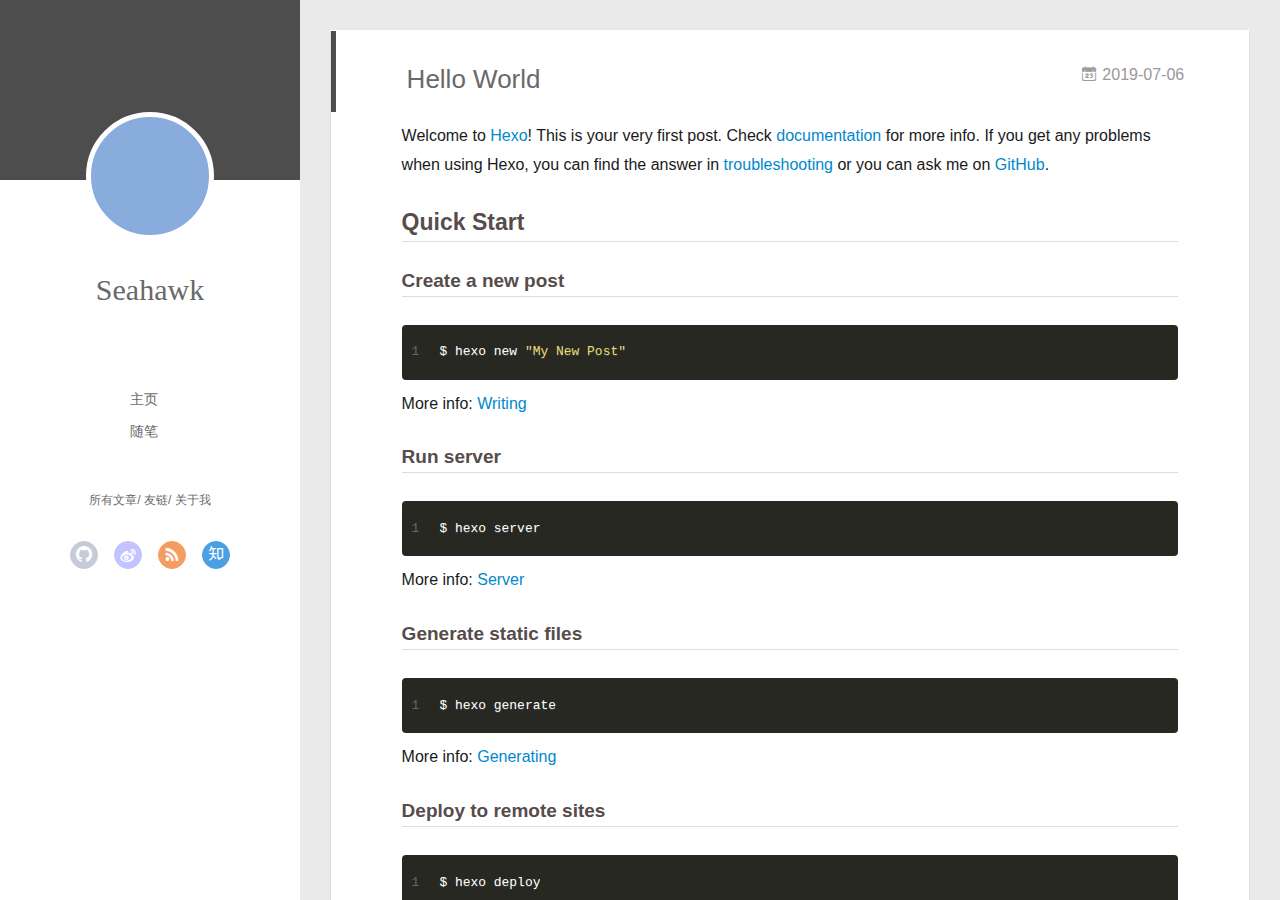
==== commit 3331fcbe: "Site updated: 2019-07-06 11:36:08" ====
--- a/index.html
+++ b/index.html
@@ -152,27 +152,40 @@
           <div id="js-content" class="content-ll">
             
   
-    <article id="post-my-first-blog" class="article article-type-post  article-index" itemscope itemprop="blogPost">
+    <article id="post-hello-world" class="article article-type-post  article-index" itemscope itemprop="blogPost">
   <div class="article-inner">
     
       <header class="article-header">
         
   
     <h1 itemprop="name">
-      <a class="article-title" href="/2019/07/06/my-first-blog/">my first blog</a>
+      <a class="article-title" href="/2019/07/06/hello-world/">Hello World</a>
     </h1>
   
 
         
-        <a href="/2019/07/06/my-first-blog/" class="archive-article-date">
-  	<time datetime="2019-07-06T02:52:09.000Z" itemprop="datePublished"><i class="icon-calendar icon"></i>2019-07-06</time>
+        <a href="/2019/07/06/hello-world/" class="archive-article-date">
+  	<time datetime="2019-07-06T02:47:28.300Z" itemprop="datePublished"><i class="icon-calendar icon"></i>2019-07-06</time>
 </a>
         
       </header>
     
     <div class="article-entry" itemprop="articleBody">
       
-        
+        <p>Welcome to <a href="https://hexo.io/" target="_blank" rel="noopener">Hexo</a>! This is your very first post. Check <a href="https://hexo.io/docs/" target="_blank" rel="noopener">documentation</a> for more info. If you get any problems when using Hexo, you can find the answer in <a href="https://hexo.io/docs/troubleshooting.html" target="_blank" rel="noopener">troubleshooting</a> or you can ask me on <a href="https://github.com/hexojs/hexo/issues" target="_blank" rel="noopener">GitHub</a>.</p>
+<h2 id="Quick-Start"><a href="#Quick-Start" class="headerlink" title="Quick Start"></a>Quick Start</h2><h3 id="Create-a-new-post"><a href="#Create-a-new-post" class="headerlink" title="Create a new post"></a>Create a new post</h3><figure class="highlight bash"><table><tr><td class="gutter"><pre><span class="line">1</span><br></pre></td><td class="code"><pre><span class="line">$ hexo new <span class="string">"My New Post"</span></span><br></pre></td></tr></table></figure>
+
+<p>More info: <a href="https://hexo.io/docs/writing.html" target="_blank" rel="noopener">Writing</a></p>
+<h3 id="Run-server"><a href="#Run-server" class="headerlink" title="Run server"></a>Run server</h3><figure class="highlight bash"><table><tr><td class="gutter"><pre><span class="line">1</span><br></pre></td><td class="code"><pre><span class="line">$ hexo server</span><br></pre></td></tr></table></figure>
+
+<p>More info: <a href="https://hexo.io/docs/server.html" target="_blank" rel="noopener">Server</a></p>
+<h3 id="Generate-static-files"><a href="#Generate-static-files" class="headerlink" title="Generate static files"></a>Generate static files</h3><figure class="highlight bash"><table><tr><td class="gutter"><pre><span class="line">1</span><br></pre></td><td class="code"><pre><span class="line">$ hexo generate</span><br></pre></td></tr></table></figure>
+
+<p>More info: <a href="https://hexo.io/docs/generating.html" target="_blank" rel="noopener">Generating</a></p>
+<h3 id="Deploy-to-remote-sites"><a href="#Deploy-to-remote-sites" class="headerlink" title="Deploy to remote sites"></a>Deploy to remote sites</h3><figure class="highlight bash"><table><tr><td class="gutter"><pre><span class="line">1</span><br></pre></td><td class="code"><pre><span class="line">$ hexo deploy</span><br></pre></td></tr></table></figure>
+
+<p>More info: <a href="https://hexo.io/docs/deployment.html" target="_blank" rel="noopener">Deployment</a></p>
+
       
 
       
@@ -184,7 +197,7 @@
 
       
         <p class="article-more-link">
-          <a class="article-more-a" href="/2019/07/06/my-first-blog/">展开全文 >></a>
+          <a class="article-more-a" href="/2019/07/06/hello-world/">展开全文 >></a>
         </p>
       
 
@@ -214,39 +227,66 @@
 
 
   
-    <article id="post-hello-world" class="article article-type-post  article-index" itemscope itemprop="blogPost">
+    <article id="post-2018-02-16-基于Windows的TensorFlow-GPU环境搭建" class="article article-type-post  article-index" itemscope itemprop="blogPost">
   <div class="article-inner">
     
       <header class="article-header">
         
   
     <h1 itemprop="name">
-      <a class="article-title" href="/2019/07/06/hello-world/">Hello World</a>
+      <a class="article-title" href="/2018/02/10/2018-02-16-基于Windows的TensorFlow-GPU环境搭建/">基于Windows的TensorFlow-GPU环境搭建</a>
     </h1>
   
 
         
-        <a href="/2019/07/06/hello-world/" class="archive-article-date">
-  	<time datetime="2019-07-06T02:47:28.300Z" itemprop="datePublished"><i class="icon-calendar icon"></i>2019-07-06</time>
+        <a href="/2018/02/10/2018-02-16-基于Windows的TensorFlow-GPU环境搭建/" class="archive-article-date">
+  	<time datetime="2018-02-09T16:00:00.000Z" itemprop="datePublished"><i class="icon-calendar icon"></i>2018-02-10</time>
 </a>
         
       </header>
     
     <div class="article-entry" itemprop="articleBody">
       
-        <p>Welcome to <a href="https://hexo.io/" target="_blank" rel="noopener">Hexo</a>! This is your very first post. Check <a href="https://hexo.io/docs/" target="_blank" rel="noopener">documentation</a> for more info. If you get any problems when using Hexo, you can find the answer in <a href="https://hexo.io/docs/troubleshooting.html" target="_blank" rel="noopener">troubleshooting</a> or you can ask me on <a href="https://github.com/hexojs/hexo/issues" target="_blank" rel="noopener">GitHub</a>.</p>
-<h2 id="Quick-Start"><a href="#Quick-Start" class="headerlink" title="Quick Start"></a>Quick Start</h2><h3 id="Create-a-new-post"><a href="#Create-a-new-post" class="headerlink" title="Create a new post"></a>Create a new post</h3><figure class="highlight bash"><table><tr><td class="gutter"><pre><span class="line">1</span><br></pre></td><td class="code"><pre><span class="line">$ hexo new <span class="string">"My New Post"</span></span><br></pre></td></tr></table></figure>
-
-<p>More info: <a href="https://hexo.io/docs/writing.html" target="_blank" rel="noopener">Writing</a></p>
-<h3 id="Run-server"><a href="#Run-server" class="headerlink" title="Run server"></a>Run server</h3><figure class="highlight bash"><table><tr><td class="gutter"><pre><span class="line">1</span><br></pre></td><td class="code"><pre><span class="line">$ hexo server</span><br></pre></td></tr></table></figure>
-
-<p>More info: <a href="https://hexo.io/docs/server.html" target="_blank" rel="noopener">Server</a></p>
-<h3 id="Generate-static-files"><a href="#Generate-static-files" class="headerlink" title="Generate static files"></a>Generate static files</h3><figure class="highlight bash"><table><tr><td class="gutter"><pre><span class="line">1</span><br></pre></td><td class="code"><pre><span class="line">$ hexo generate</span><br></pre></td></tr></table></figure>
-
-<p>More info: <a href="https://hexo.io/docs/generating.html" target="_blank" rel="noopener">Generating</a></p>
-<h3 id="Deploy-to-remote-sites"><a href="#Deploy-to-remote-sites" class="headerlink" title="Deploy to remote sites"></a>Deploy to remote sites</h3><figure class="highlight bash"><table><tr><td class="gutter"><pre><span class="line">1</span><br></pre></td><td class="code"><pre><span class="line">$ hexo deploy</span><br></pre></td></tr></table></figure>
-
-<p>More info: <a href="https://hexo.io/docs/deployment.html" target="_blank" rel="noopener">Deployment</a></p>
+        <p>TensorFlow是由Google Brain研发的机器学习的开源软件库，可以运行在多个CPU和GPU上，tensorflow环境的搭建是ML初学者需要解决的第一个问题，本篇博客主要是分享自己是如何在Windows上配置tensorflow-gpu环境的。主要安装流程参考<a href="https://www.tensorflow.org/install/install_windows?hl=zh-cn" target="_blank" rel="noopener">官方教程</a>，欢迎借鉴。</p>
+<hr>
+<p><strong><em>tensorflow1.5/CUDA 9.0/cuDNN 7.0</em></strong>      </p>
+<h2 id="注：tensorflow尚不支持CUDA9-1"><a href="#注：tensorflow尚不支持CUDA9-1" class="headerlink" title="注：tensorflow尚不支持CUDA9.1"></a>注：tensorflow尚不支持CUDA9.1</h2><h1 id="1-Anaconda-安装"><a href="#1-Anaconda-安装" class="headerlink" title="1.Anaconda 安装"></a>1.Anaconda 安装</h1><p>Anaconda是一种Python语言的免费增值开源发行版，用于进行大规模数据处理,预测分析, 和科学计算,致力于简化包的管理和部署。支持Linux、Windows、Mac系统，提供了包管理和环境管理的功能，可以很方便的解决Python各个环境的并存、切换和第三方包管理的功能，Anaconda使用软件包管理系统Conda进行包管理。具体的过程参考<a href="https://www.jianshu.com/p/2f3be7781451" target="_blank" rel="noopener">Anaconda使用</a>。<a href="https://www.anaconda.com/download/" target="_blank" rel="noopener">下载链接</a></p>
+<h1 id="2-CUDA-9-0-和-cuDNN7-0环境配置"><a href="#2-CUDA-9-0-和-cuDNN7-0环境配置" class="headerlink" title="2.CUDA 9.0 和 cuDNN7.0环境配置"></a>2.CUDA 9.0 和 cuDNN7.0环境配置</h1><p>在安装Tensorflow-GPU版本时，必须确保系统中已经安装好NVIDIA的软件CUDA和cuDNN，CUDA是在GPU上运行的一个并行计算的框架，cuDNN是深度神经网络的GPU加速库，在机器学习和深度学习中，可以加快计算的速度，且可以集成到更高级别的机器学习框架中。关于CUDA和cuDNN的具体介绍.<br><a href="http://blog.csdn.net/fangjin_kl/article/details/53906874" target="_blank" rel="noopener">CPU、GPU、CUDA，CuDNN简介</a>。安装TensorFlow-CPU版本不需要安装CUDA和cuDNN。</p>
+<p>大多数以往的教程通常是基于CUDA8.0和cuDNN6.0,而tensorflow1.5,已经支持CUDA9.0和cuDNN7.0，本教程就是基于此。在下载安装包时，可以去NVIDIA官网下载<a href="https://developer.nvidia.com/cuda-toolkit-archive" target="_blank" rel="noopener">CUDA</a>,<a href="https://developer.nvidia.com/cudnn" target="_blank" rel="noopener">cuDNN</a>,CUDA的安装类型选择本地（local），下载cuDNN时会需要登录NIVIDA开发者的账户，如果没有的话可以注册一个。需要注意的是：<strong><em>tensorflow1.5还不支持CUDA9.1</em></strong>，否则在安装Tensorflow-GPU时会报错（我在安装过程中遇到了这个问题）。</p>
+<ol>
+<li>CUDA安装过程中会有选择安装路径的选项，实际这个只是选择的临时的一个解压安装的路径，相当于是一个中转站，并不是真正的安装位置，安装结束后会自动删除，所以无需进行改变。实际的安装路径是默认的，无法更改（C:\Program Files\NVIDIA GPU Computing Toolkit\CUDA\v9.0）。</li>
+<li>cuDNN7.0解压之后有三个文件夹bin/include/lib，不需要进行安装，只需要将三个文件夹中对应的文件cudnn64_7.dll、cudnn.h、cudnn.lib，复制粘贴到CUDA的相应的安装路径下即可，例如cudnn64_7.dll复制到（C:\Program Files\NVIDIA GPU ComputingToolkit\CUDA\v9.0\bin），其余两个文件同理。</li>
+</ol>
+<h1 id="3-TensorFlow-GPU安装"><a href="#3-TensorFlow-GPU安装" class="headerlink" title="3.TensorFlow-GPU安装"></a>3.TensorFlow-GPU安装</h1><ol>
+<li>打开Anaconda Prompt，通过conda命令，在其中创建tensorflow环境。tensorflow是环境名，可以自由更改。</li>
+</ol>
+<figure class="highlight plain"><table><tr><td class="gutter"><pre><span class="line">1</span><br></pre></td><td class="code"><pre><span class="line">C：(D:\software\Anaconda3) C:\Users\sun&gt;conda create -n tensorflow pip python=3.5</span><br></pre></td></tr></table></figure>
+
+<p>在这里，我选择的Python版本是3.5版本</p>
+<ol start="2">
+<li>环境创建好之后通过命令激活切换至tensorflow环境<figure class="highlight plain"><table><tr><td class="gutter"><pre><span class="line">1</span><br></pre></td><td class="code"><pre><span class="line">C：(D:\software\Anaconda3) C:\Users\sun&gt;activate tensorflow</span><br></pre></td></tr></table></figure>
+
+</li>
+</ol>
+<p>此时会切换到创建的tensorflow环境中</p>
+<figure class="highlight plain"><table><tr><td class="gutter"><pre><span class="line">1</span><br></pre></td><td class="code"><pre><span class="line">(tensorflow) C:\Users\sun&gt;</span><br></pre></td></tr></table></figure>
+
+<ol start="3">
+<li>此时输入下面的命令在tensorflow环境中安装TensorFlow-GPU<figure class="highlight plain"><table><tr><td class="gutter"><pre><span class="line">1</span><br></pre></td><td class="code"><pre><span class="line">(tensorflow) C:\Users\sun&gt;pip install --ignore-installed --upgrade tensorflow-gpu</span><br></pre></td></tr></table></figure>
+
+</li>
+</ol>
+<p>至此tensorflow-gpu安装完毕，通过窗口中的提示判断是否安装成功。</p>
+<h1 id="4-检验安装"><a href="#4-检验安装" class="headerlink" title="4.检验安装"></a>4.检验安装</h1><p>通过shell进入Python环境</p>
+<figure class="highlight plain"><table><tr><td class="gutter"><pre><span class="line">1</span><br></pre></td><td class="code"><pre><span class="line">(tensorflow) C:\Users\sun&gt;Python</span><br></pre></td></tr></table></figure>
+
+<p>在shell依次输入下面的命令</p>
+<figure class="highlight plain"><table><tr><td class="gutter"><pre><span class="line">1</span><br><span class="line">2</span><br><span class="line">3</span><br><span class="line">4</span><br></pre></td><td class="code"><pre><span class="line">&gt;&gt;&gt;import tensorflow as tf</span><br><span class="line">&gt;&gt;&gt;hello=tf.constant(&apos;Hello,TensorFlow!&apos;)</span><br><span class="line">&gt;&gt;&gt;sess=tf.Session()</span><br><span class="line">&gt;&gt;&gt;print(sess.run(hello))</span><br></pre></td></tr></table></figure>
+
+<p>如果输出</p>
+<figure class="highlight plain"><table><tr><td class="gutter"><pre><span class="line">1</span><br></pre></td><td class="code"><pre><span class="line">Hello，TensorFlow!</span><br></pre></td></tr></table></figure>
+
+<p>证明安装成功，就可以开始写TensorFlow程序啦。</p>
 
       
 
@@ -255,11 +295,22 @@
     <div class="article-info article-info-index">
       
       
+	<div class="article-tag tagcloud">
+		<i class="icon-price-tags icon"></i>
+		<ul class="article-tag-list">
+			 
+        		<li class="article-tag-list-item">
+        			<a href="javascript:void(0)" class="js-tag article-tag-list-link color1">tensorflow</a>
+        		</li>
+      		
+		</ul>
+	</div>
+
       
 
       
         <p class="article-more-link">
-          <a class="article-more-a" href="/2019/07/06/hello-world/">展开全文 >></a>
+          <a class="article-more-a" href="/2018/02/10/2018-02-16-基于Windows的TensorFlow-GPU环境搭建/">展开全文 >></a>
         </p>
       
 
@@ -381,6 +432,10 @@
             <input type="checkbox" q-on="click:toggleTag(e)" q-attr="checked:showTags">
           </label>
           <ul class="article-tag-list" q-show="showTags">
+             
+              <li class="article-tag-list-item">
+                <a href="javascript:void(0)" class="js-tag color1">tensorflow</a>
+              </li>
             
             <div class="clearfix"></div>
           </ul>
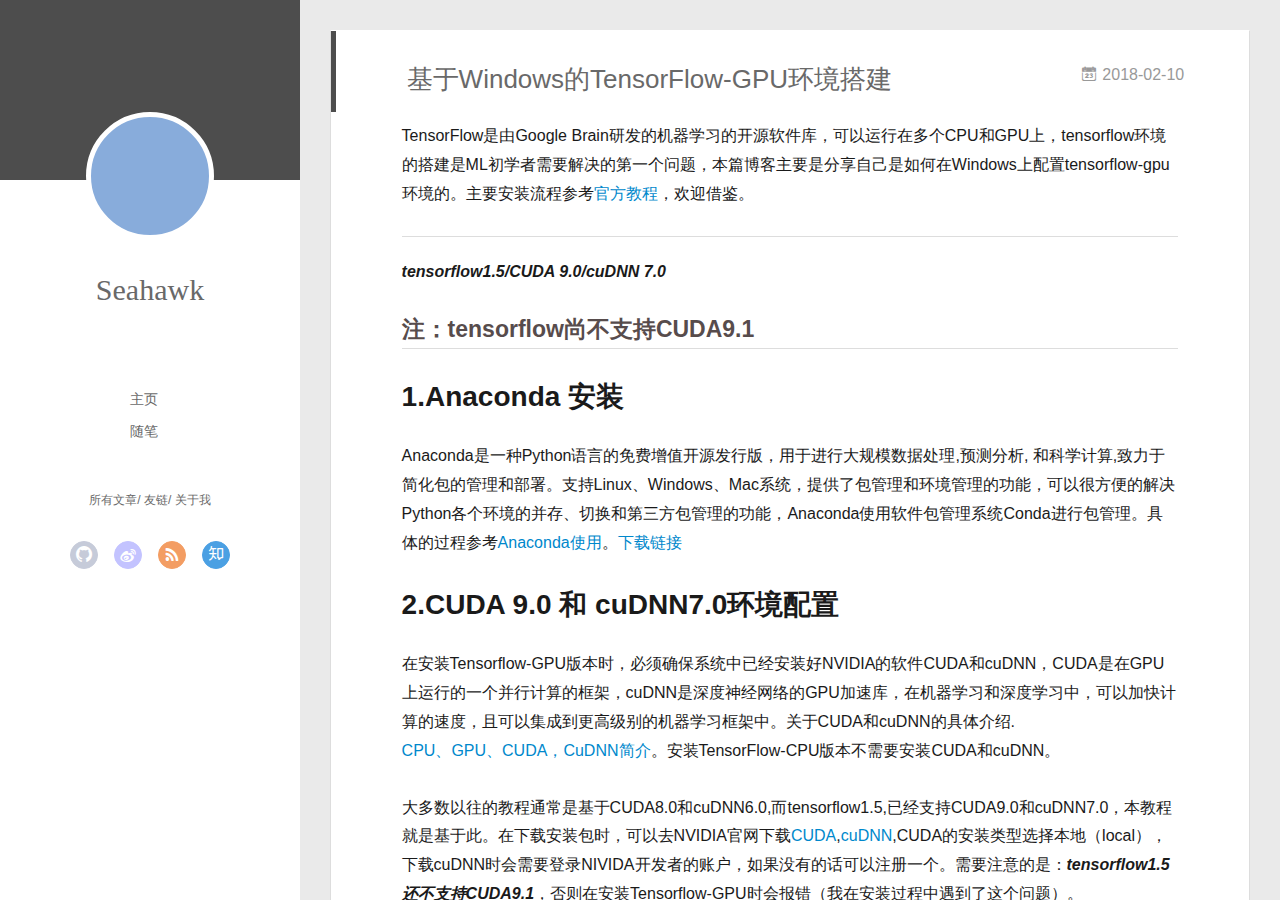
==== commit 9408fa3d: "Site updated: 2019-07-06 11:38:14" ====
--- a/index.html
+++ b/index.html
@@ -151,81 +151,6 @@
           </div>
           <div id="js-content" class="content-ll">
             
-  
-    <article id="post-hello-world" class="article article-type-post  article-index" itemscope itemprop="blogPost">
-  <div class="article-inner">
-    
-      <header class="article-header">
-        
-  
-    <h1 itemprop="name">
-      <a class="article-title" href="/2019/07/06/hello-world/">Hello World</a>
-    </h1>
-  
-
-        
-        <a href="/2019/07/06/hello-world/" class="archive-article-date">
-  	<time datetime="2019-07-06T02:47:28.300Z" itemprop="datePublished"><i class="icon-calendar icon"></i>2019-07-06</time>
-</a>
-        
-      </header>
-    
-    <div class="article-entry" itemprop="articleBody">
-      
-        <p>Welcome to <a href="https://hexo.io/" target="_blank" rel="noopener">Hexo</a>! This is your very first post. Check <a href="https://hexo.io/docs/" target="_blank" rel="noopener">documentation</a> for more info. If you get any problems when using Hexo, you can find the answer in <a href="https://hexo.io/docs/troubleshooting.html" target="_blank" rel="noopener">troubleshooting</a> or you can ask me on <a href="https://github.com/hexojs/hexo/issues" target="_blank" rel="noopener">GitHub</a>.</p>
-<h2 id="Quick-Start"><a href="#Quick-Start" class="headerlink" title="Quick Start"></a>Quick Start</h2><h3 id="Create-a-new-post"><a href="#Create-a-new-post" class="headerlink" title="Create a new post"></a>Create a new post</h3><figure class="highlight bash"><table><tr><td class="gutter"><pre><span class="line">1</span><br></pre></td><td class="code"><pre><span class="line">$ hexo new <span class="string">"My New Post"</span></span><br></pre></td></tr></table></figure>
-
-<p>More info: <a href="https://hexo.io/docs/writing.html" target="_blank" rel="noopener">Writing</a></p>
-<h3 id="Run-server"><a href="#Run-server" class="headerlink" title="Run server"></a>Run server</h3><figure class="highlight bash"><table><tr><td class="gutter"><pre><span class="line">1</span><br></pre></td><td class="code"><pre><span class="line">$ hexo server</span><br></pre></td></tr></table></figure>
-
-<p>More info: <a href="https://hexo.io/docs/server.html" target="_blank" rel="noopener">Server</a></p>
-<h3 id="Generate-static-files"><a href="#Generate-static-files" class="headerlink" title="Generate static files"></a>Generate static files</h3><figure class="highlight bash"><table><tr><td class="gutter"><pre><span class="line">1</span><br></pre></td><td class="code"><pre><span class="line">$ hexo generate</span><br></pre></td></tr></table></figure>
-
-<p>More info: <a href="https://hexo.io/docs/generating.html" target="_blank" rel="noopener">Generating</a></p>
-<h3 id="Deploy-to-remote-sites"><a href="#Deploy-to-remote-sites" class="headerlink" title="Deploy to remote sites"></a>Deploy to remote sites</h3><figure class="highlight bash"><table><tr><td class="gutter"><pre><span class="line">1</span><br></pre></td><td class="code"><pre><span class="line">$ hexo deploy</span><br></pre></td></tr></table></figure>
-
-<p>More info: <a href="https://hexo.io/docs/deployment.html" target="_blank" rel="noopener">Deployment</a></p>
-
-      
-
-      
-    </div>
-    <div class="article-info article-info-index">
-      
-      
-      
-
-      
-        <p class="article-more-link">
-          <a class="article-more-a" href="/2019/07/06/hello-world/">展开全文 >></a>
-        </p>
-      
-
-      
-      <div class="clearfix"></div>
-    </div>
-  </div>
-</article>
-
-<aside class="wrap-side-operation">
-    <div class="mod-side-operation">
-        
-        <div class="jump-container" id="js-jump-container" style="display:none;">
-            <a href="javascript:void(0)" class="mod-side-operation__jump-to-top">
-                <i class="icon-font icon-back"></i>
-            </a>
-            <div id="js-jump-plan-container" class="jump-plan-container" style="top: -11px;">
-                <i class="icon-font icon-plane jump-plane"></i>
-            </div>
-        </div>
-        
-        
-    </div>
-</aside>
-
-
-
-
   
     <article id="post-2018-02-16-基于Windows的TensorFlow-GPU环境搭建" class="article article-type-post  article-index" itemscope itemprop="blogPost">
   <div class="article-inner">
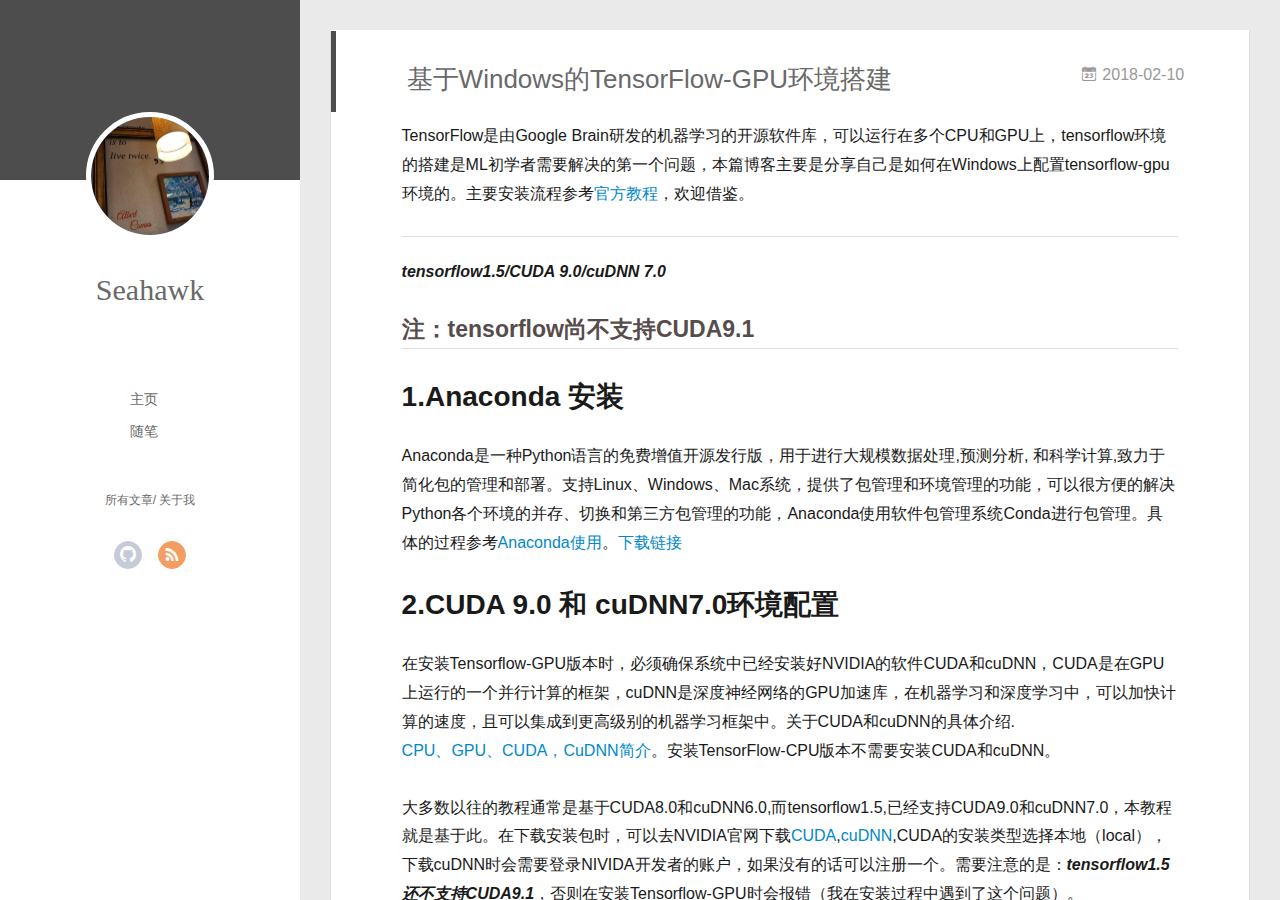
==== commit 761696f5: "Site updated: 2019-07-06 14:19:33" ====
--- a/index.html
+++ b/index.html
@@ -19,7 +19,7 @@
     <link rel="alternative" href="/atom.xml" title="Seahawkk" type="application/atom+xml">
   
   
-    <link rel="icon" href="/favicon.png">
+    <link rel="icon" href="/img/favicon.jpg">
   
   <link rel="stylesheet" type="text/css" href="/./main.0cf68a.css">
   <style type="text/css">
@@ -43,7 +43,7 @@
 <div class="intrude-less">
 	<header id="header" class="inner">
 		<a href="/" class="profilepic">
-			<img src="" class="js-avatar">
+			<img src="/img/avatar.jpg" class="js-avatar">
 		</a>
 		<hgroup>
 		  <h1 class="header-author"><a href="/">Seahawk</a></h1>
@@ -66,8 +66,6 @@
     			
             
     			
-    			<a q-on="click: openSlider(e, 'friends')" href="javascript:void(0)">友链</a>
-    			
             
     			
     			<a q-on="click: openSlider(e, 'aboutme')" href="javascript:void(0)">关于我</a>
@@ -77,13 +75,9 @@
 		<nav class="header-nav">
 			<div class="social">
 				
-					<a class="github" target="_blank" href="#" title="github"><i class="icon-github"></i></a>
-		        
-					<a class="weibo" target="_blank" href="#" title="weibo"><i class="icon-weibo"></i></a>
+					<a class="github" target="_blank" href="https://github.com/seahawkk" title="github"><i class="icon-github"></i></a>
 		        
 					<a class="rss" target="_blank" href="#" title="rss"><i class="icon-rss"></i></a>
-		        
-					<a class="zhihu" target="_blank" href="#" title="zhihu"><i class="icon-zhihu"></i></a>
 		        
 			</div>
 		</nav>
@@ -101,7 +95,7 @@
 	<div class="intrude-less">
 		<header id="header" class="inner">
 			<div class="profilepic">
-				<img src="" class="js-avatar">
+				<img src="/img/avatar.jpg" class="js-avatar">
 			</div>
 			<hgroup>
 			  <h1 class="header-author js-header-author">Seahawk</h1>
@@ -118,13 +112,9 @@
 			<nav class="header-nav">
 				<div class="social">
 					
-						<a class="github" target="_blank" href="#" title="github"><i class="icon-github"></i></a>
-			        
-						<a class="weibo" target="_blank" href="#" title="weibo"><i class="icon-weibo"></i></a>
+						<a class="github" target="_blank" href="https://github.com/seahawkk" title="github"><i class="icon-github"></i></a>
 			        
 						<a class="rss" target="_blank" href="#" title="rss"><i class="icon-rss"></i></a>
-			        
-						<a class="zhihu" target="_blank" href="#" title="zhihu"><i class="icon-zhihu"></i></a>
 			        
 				</div>
 			</nav>
@@ -286,7 +276,7 @@
     </div>
     <script>
 	var yiliaConfig = {
-		mathjax: false,
+		mathjax: true,
 		isHome: true,
 		isPost: false,
 		isArchive: false,
@@ -307,6 +297,27 @@
 return o(i(t),arguments.length<2?void 0:u(arguments[1]))}})},function(t,n,r){var e=r(54),i=r(2),o=e.get,u=e.key;e.exp({getOwnMetadata:function(t,n){return o(t,i(n),arguments.length<3?void 0:u(arguments[2]))}})},function(t,n,r){var e=r(54),i=r(2),o=r(32),u=e.has,c=e.key,f=function(t,n,r){if(u(t,n,r))return!0;var e=o(n);return null!==e&&f(t,e,r)};e.exp({hasMetadata:function(t,n){return f(t,i(n),arguments.length<3?void 0:c(arguments[2]))}})},function(t,n,r){var e=r(54),i=r(2),o=e.has,u=e.key;e.exp({hasOwnMetadata:function(t,n){return o(t,i(n),arguments.length<3?void 0:u(arguments[2]))}})},function(t,n,r){var e=r(54),i=r(2),o=r(26),u=e.key,c=e.set;e.exp({metadata:function(t,n){return function(r,e){c(t,n,(void 0!==e?i:o)(r),u(e))}}})},function(t,n,r){var e=r(1);e(e.P+e.R,"Set",{toJSON:r(165)("Set")})},function(t,n,r){"use strict";var e=r(1),i=r(147)(!0);e(e.P,"String",{at:function(t){return i(this,t)}})},function(t,n,r){"use strict";var e=r(1),i=r(46),o=r(16),u=r(122),c=r(120),f=RegExp.prototype,a=function(t,n){this._r=t,this._s=n};r(139)(a,"RegExp String",function(){var t=this._r.exec(this._s);return{value:t,done:null===t}}),e(e.P,"String",{matchAll:function(t){if(i(this),!u(t))throw TypeError(t+" is not a regexp!");var n=String(this),r="flags"in f?String(t.flags):c.call(t),e=new RegExp(t.source,~r.indexOf("g")?r:"g"+r);return e.lastIndex=o(t.lastIndex),new a(e,n)}})},function(t,n,r){"use strict";var e=r(1),i=r(181);e(e.P,"String",{padEnd:function(t){return i(this,t,arguments.length>1?arguments[1]:void 0,!1)}})},function(t,n,r){"use strict";var e=r(1),i=r(181);e(e.P,"String",{padStart:function(t){return i(this,t,arguments.length>1?arguments[1]:void 0,!0)}})},function(t,n,r){"use strict";r(82)("trimLeft",function(t){return function(){return t(this,1)}},"trimStart")},function(t,n,r){"use strict";r(82)("trimRight",function(t){return function(){return t(this,2)}},"trimEnd")},function(t,n,r){r(153)("asyncIterator")},function(t,n,r){r(153)("observable")},function(t,n,r){var e=r(1);e(e.S,"System",{global:r(3)})},function(t,n,r){for(var e=r(155),i=r(28),o=r(3),u=r(27),c=r(80),f=r(7),a=f("iterator"),s=f("toStringTag"),l=c.Array,h=["NodeList","DOMTokenList","MediaList","StyleSheetList","CSSRuleList"],v=0;v<5;v++){var p,d=h[v],y=o[d],g=y&&y.prototype;if(g){g[a]||u(g,a,l),g[s]||u(g,s,d),c[d]=l;for(p in e)g[p]||i(g,p,e[p],!0)}}},function(t,n,r){var e=r(1),i=r(151);e(e.G+e.B,{setImmediate:i.set,clearImmediate:i.clear})},function(t,n,r){var e=r(3),i=r(1),o=r(121),u=r(207),c=e.navigator,f=!!c&&/MSIE .\./.test(c.userAgent),a=function(t){return f?function(n,r){return t(o(u,[].slice.call(arguments,2),"function"==typeof n?n:Function(n)),r)}:t};i(i.G+i.B+i.F*f,{setTimeout:a(e.setTimeout),setInterval:a(e.setInterval)})},function(t,n,r){r(330),r(269),r(271),r(270),r(273),r(275),r(280),r(274),r(272),r(282),r(281),r(277),r(278),r(276),r(268),r(279),r(283),r(284),r(236),r(238),r(237),r(286),r(285),r(256),r(266),r(267),r(257),r(258),r(259),r(260),r(261),r(262),r(263),r(264),r(265),r(239),r(240),r(241),r(242),r(243),r(244),r(245),r(246),r(247),r(248),r(249),r(250),r(251),r(252),r(253),r(254),r(255),r(317),r(322),r(329),r(320),r(312),r(313),r(318),r(323),r(325),r(308),r(309),r(310),r(311),r(314),r(315),r(316),r(319),r(321),r(324),r(326),r(327),r(328),r(231),r(233),r(232),r(235),r(234),r(220),r(218),r(224),r(221),r(227),r(229),r(217),r(223),r(214),r(228),r(212),r(226),r(225),r(219),r(222),r(211),r(213),r(216),r(215),r(230),r(155),r(302),r(307),r(184),r(303),r(304),r(305),r(306),r(287),r(183),r(185),r(186),r(342),r(331),r(332),r(337),r(340),r(341),r(335),r(338),r(336),r(339),r(333),r(334),r(288),r(289),r(290),r(291),r(292),r(295),r(293),r(294),r(296),r(297),r(298),r(299),r(301),r(300),r(343),r(369),r(372),r(371),r(373),r(374),r(370),r(375),r(376),r(354),r(357),r(353),r(351),r(352),r(355),r(356),r(346),r(368),r(377),r(345),r(347),r(349),r(348),r(350),r(359),r(360),r(362),r(361),r(364),r(363),r(365),r(366),r(367),r(344),r(358),r(380),r(379),r(378),t.exports=r(52)},function(t,n){function r(t,n){if("string"==typeof n)return t.insertAdjacentHTML("afterend",n);var r=t.nextSibling;return r?t.parentNode.insertBefore(n,r):t.parentNode.appendChild(n)}t.exports=r},,,,,,,,,function(t,n,r){(function(n,r){!function(n){"use strict";function e(t,n,r,e){var i=n&&n.prototype instanceof o?n:o,u=Object.create(i.prototype),c=new p(e||[]);return u._invoke=s(t,r,c),u}function i(t,n,r){try{return{type:"normal",arg:t.call(n,r)}}catch(t){return{type:"throw",arg:t}}}function o(){}function u(){}function c(){}function f(t){["next","throw","return"].forEach(function(n){t[n]=function(t){return this._invoke(n,t)}})}function a(t){function n(r,e,o,u){var c=i(t[r],t,e);if("throw"!==c.type){var f=c.arg,a=f.value;return a&&"object"==typeof a&&m.call(a,"__await")?Promise.resolve(a.__await).then(function(t){n("next",t,o,u)},function(t){n("throw",t,o,u)}):Promise.resolve(a).then(function(t){f.value=t,o(f)},u)}u(c.arg)}function e(t,r){function e(){return new Promise(function(e,i){n(t,r,e,i)})}return o=o?o.then(e,e):e()}"object"==typeof r&&r.domain&&(n=r.domain.bind(n));var o;this._invoke=e}function s(t,n,r){var e=P;return function(o,u){if(e===F)throw new Error("Generator is already running");if(e===M){if("throw"===o)throw u;return y()}for(r.method=o,r.arg=u;;){var c=r.delegate;if(c){var f=l(c,r);if(f){if(f===A)continue;return f}}if("next"===r.method)r.sent=r._sent=r.arg;else if("throw"===r.method){if(e===P)throw e=M,r.arg;r.dispatchException(r.arg)}else"return"===r.method&&r.abrupt("return",r.arg);e=F;var a=i(t,n,r);if("normal"===a.type){if(e=r.done?M:j,a.arg===A)continue;return{value:a.arg,done:r.done}}"throw"===a.type&&(e=M,r.method="throw",r.arg=a.arg)}}}function l(t,n){var r=t.iterator[n.method];if(r===g){if(n.delegate=null,"throw"===n.method){if(t.iterator.return&&(n.method="return",n.arg=g,l(t,n),"throw"===n.method))return A;n.method="throw",n.arg=new TypeError("The iterator does not provide a 'throw' method")}return A}var e=i(r,t.iterator,n.arg);if("throw"===e.type)return n.method="throw",n.arg=e.arg,n.delegate=null,A;var o=e.arg;return o?o.done?(n[t.resultName]=o.value,n.next=t.nextLoc,"return"!==n.method&&(n.method="next",n.arg=g),n.delegate=null,A):o:(n.method="throw",n.arg=new TypeError("iterator result is not an object"),n.delegate=null,A)}function h(t){var n={tryLoc:t[0]};1 in t&&(n.catchLoc=t[1]),2 in t&&(n.finallyLoc=t[2],n.afterLoc=t[3]),this.tryEntries.push(n)}function v(t){var n=t.completion||{};n.type="normal",delete n.arg,t.completion=n}function p(t){this.tryEntries=[{tryLoc:"root"}],t.forEach(h,this),this.reset(!0)}function d(t){if(t){var n=t[w];if(n)return n.call(t);if("function"==typeof t.next)return t;if(!isNaN(t.length)){var r=-1,e=function n(){for(;++r<t.length;)if(m.call(t,r))return n.value=t[r],n.done=!1,n;return n.value=g,n.done=!0,n};return e.next=e}}return{next:y}}function y(){return{value:g,done:!0}}var g,b=Object.prototype,m=b.hasOwnProperty,x="function"==typeof Symbol?Symbol:{},w=x.iterator||"@@iterator",S=x.asyncIterator||"@@asyncIterator",_=x.toStringTag||"@@toStringTag",O="object"==typeof t,E=n.regeneratorRuntime;if(E)return void(O&&(t.exports=E));E=n.regeneratorRuntime=O?t.exports:{},E.wrap=e;var P="suspendedStart",j="suspendedYield",F="executing",M="completed",A={},N={};N[w]=function(){return this};var T=Object.getPrototypeOf,I=T&&T(T(d([])));I&&I!==b&&m.call(I,w)&&(N=I);var k=c.prototype=o.prototype=Object.create(N);u.prototype=k.constructor=c,c.constructor=u,c[_]=u.displayName="GeneratorFunction",E.isGeneratorFunction=function(t){var n="function"==typeof t&&t.constructor;return!!n&&(n===u||"GeneratorFunction"===(n.displayName||n.name))},E.mark=function(t){return Object.setPrototypeOf?Object.setPrototypeOf(t,c):(t.__proto__=c,_ in t||(t[_]="GeneratorFunction")),t.prototype=Object.create(k),t},E.awrap=function(t){return{__await:t}},f(a.prototype),a.prototype[S]=function(){return this},E.AsyncIterator=a,E.async=function(t,n,r,i){var o=new a(e(t,n,r,i));return E.isGeneratorFunction(n)?o:o.next().then(function(t){return t.done?t.value:o.next()})},f(k),k[_]="Generator",k.toString=function(){return"[object Generator]"},E.keys=function(t){var n=[];for(var r in t)n.push(r);return n.reverse(),function r(){for(;n.length;){var e=n.pop();if(e in t)return r.value=e,r.done=!1,r}return r.done=!0,r}},E.values=d,p.prototype={constructor:p,reset:function(t){if(this.prev=0,this.next=0,this.sent=this._sent=g,this.done=!1,this.delegate=null,this.method="next",this.arg=g,this.tryEntries.forEach(v),!t)for(var n in this)"t"===n.charAt(0)&&m.call(this,n)&&!isNaN(+n.slice(1))&&(this[n]=g)},stop:function(){this.done=!0;var t=this.tryEntries[0],n=t.completion;if("throw"===n.type)throw n.arg;return this.rval},dispatchException:function(t){function n(n,e){return o.type="throw",o.arg=t,r.next=n,e&&(r.method="next",r.arg=g),!!e}if(this.done)throw t;for(var r=this,e=this.tryEntries.length-1;e>=0;--e){var i=this.tryEntries[e],o=i.completion;if("root"===i.tryLoc)return n("end");if(i.tryLoc<=this.prev){var u=m.call(i,"catchLoc"),c=m.call(i,"finallyLoc");if(u&&c){if(this.prev<i.catchLoc)return n(i.catchLoc,!0);if(this.prev<i.finallyLoc)return n(i.finallyLoc)}else if(u){if(this.prev<i.catchLoc)return n(i.catchLoc,!0)}else{if(!c)throw new Error("try statement without catch or finally");if(this.prev<i.finallyLoc)return n(i.finallyLoc)}}}},abrupt:function(t,n){for(var r=this.tryEntries.length-1;r>=0;--r){var e=this.tryEntries[r];if(e.tryLoc<=this.prev&&m.call(e,"finallyLoc")&&this.prev<e.finallyLoc){var i=e;break}}i&&("break"===t||"continue"===t)&&i.tryLoc<=n&&n<=i.finallyLoc&&(i=null);var o=i?i.completion:{};return o.type=t,o.arg=n,i?(this.method="next",this.next=i.finallyLoc,A):this.complete(o)},complete:function(t,n){if("throw"===t.type)throw t.arg;return"break"===t.type||"continue"===t.type?this.next=t.arg:"return"===t.type?(this.rval=this.arg=t.arg,this.method="return",this.next="end"):"normal"===t.type&&n&&(this.next=n),A},finish:function(t){for(var n=this.tryEntries.length-1;n>=0;--n){var r=this.tryEntries[n];if(r.finallyLoc===t)return this.complete(r.completion,r.afterLoc),v(r),A}},catch:function(t){for(var n=this.tryEntries.length-1;n>=0;--n){var r=this.tryEntries[n];if(r.tryLoc===t){var e=r.completion;if("throw"===e.type){var i=e.arg;v(r)}return i}}throw new Error("illegal catch attempt")},delegateYield:function(t,n,r){return this.delegate={iterator:d(t),resultName:n,nextLoc:r},"next"===this.method&&(this.arg=g),A}}}("object"==typeof n?n:"object"==typeof window?window:"object"==typeof self?self:this)}).call(n,function(){return this}(),r(158))}])</script><script src="/./main.0cf68a.js"></script><script>!function(){!function(e){var t=document.createElement("script");document.getElementsByTagName("body")[0].appendChild(t),t.setAttribute("src",e)}("/slider.e37972.js")}()</script>
 
 
+<script type="text/x-mathjax-config">
+MathJax.Hub.Config({
+    tex2jax: {
+        inlineMath: [ ['$','$'], ["\\(","\\)"]  ],
+        processEscapes: true,
+        skipTags: ['script', 'noscript', 'style', 'textarea', 'pre', 'code']
+    }
+});
+
+MathJax.Hub.Queue(function() {
+    var all = MathJax.Hub.getAllJax(), i;
+    for(i=0; i < all.length; i += 1) {
+        all[i].SourceElement().parentNode.className += ' has-jax';                 
+    }       
+});
+</script>
+
+<script src="//cdn.mathjax.org/mathjax/latest/MathJax.js?config=TeX-AMS-MML_HTMLorMML">
+</script>
+
+
     
 <div class="tools-col" q-class="show:isShow,hide:isShow|isFalse" q-on="click:stop(e)">
   <div class="tools-nav header-menu">
@@ -317,8 +328,6 @@
       
     
       
-      
-      
     
       
       
@@ -330,15 +339,13 @@
     
     
       
-      <li style="width: 33.333333333333336%" q-on="click: openSlider(e, 'innerArchive')"><a href="javascript:void(0)" q-class="active:innerArchive">所有文章</a></li>
-      
-        
-      
-      <li style="width: 33.333333333333336%" q-on="click: openSlider(e, 'friends')"><a href="javascript:void(0)" q-class="active:friends">友链</a></li>
-      
-        
-      
-      <li style="width: 33.333333333333336%" q-on="click: openSlider(e, 'aboutme')"><a href="javascript:void(0)" q-class="active:aboutme">关于我</a></li>
+      <li style="width: 50%" q-on="click: openSlider(e, 'innerArchive')"><a href="javascript:void(0)" q-class="active:innerArchive">所有文章</a></li>
+      
+        
+      
+        
+      
+      <li style="width: 50%" q-on="click: openSlider(e, 'aboutme')"><a href="javascript:void(0)" q-class="active:aboutme">关于我</a></li>
       
         
     </ul>
@@ -406,43 +413,11 @@
     
 
     
-    	<section class="tools-section tools-section-friends" q-show="friends">
-  		
-        <ul class="search-ul">
-          
-            <li class="search-li">
-              <a href="http://localhost:4000/" target="_blank" class="search-title"><i class="icon-quo-left icon"></i>友情链接1</a>
-            </li>
-          
-            <li class="search-li">
-              <a href="http://localhost:4000/" target="_blank" class="search-title"><i class="icon-quo-left icon"></i>友情链接2</a>
-            </li>
-          
-            <li class="search-li">
-              <a href="http://localhost:4000/" target="_blank" class="search-title"><i class="icon-quo-left icon"></i>友情链接3</a>
-            </li>
-          
-            <li class="search-li">
-              <a href="http://localhost:4000/" target="_blank" class="search-title"><i class="icon-quo-left icon"></i>友情链接4</a>
-            </li>
-          
-            <li class="search-li">
-              <a href="http://localhost:4000/" target="_blank" class="search-title"><i class="icon-quo-left icon"></i>友情链接5</a>
-            </li>
-          
-            <li class="search-li">
-              <a href="http://localhost:4000/" target="_blank" class="search-title"><i class="icon-quo-left icon"></i>友情链接6</a>
-            </li>
-          
-        </ul>
-  		
-    	</section>
-    
 
     
     	<section class="tools-section tools-section-me" q-show="aboutme">
   	  	
-  	  		<div class="aboutme-wrap" id="js-aboutme">很惭愧&lt;br&gt;&lt;br&gt;只做了一点微小的工作&lt;br&gt;谢谢大家</div>
+  	  		<div class="aboutme-wrap" id="js-aboutme">进步一点&lt;br&gt;&lt;br&gt;有趣一点</div>
   	  	
     	</section>
     
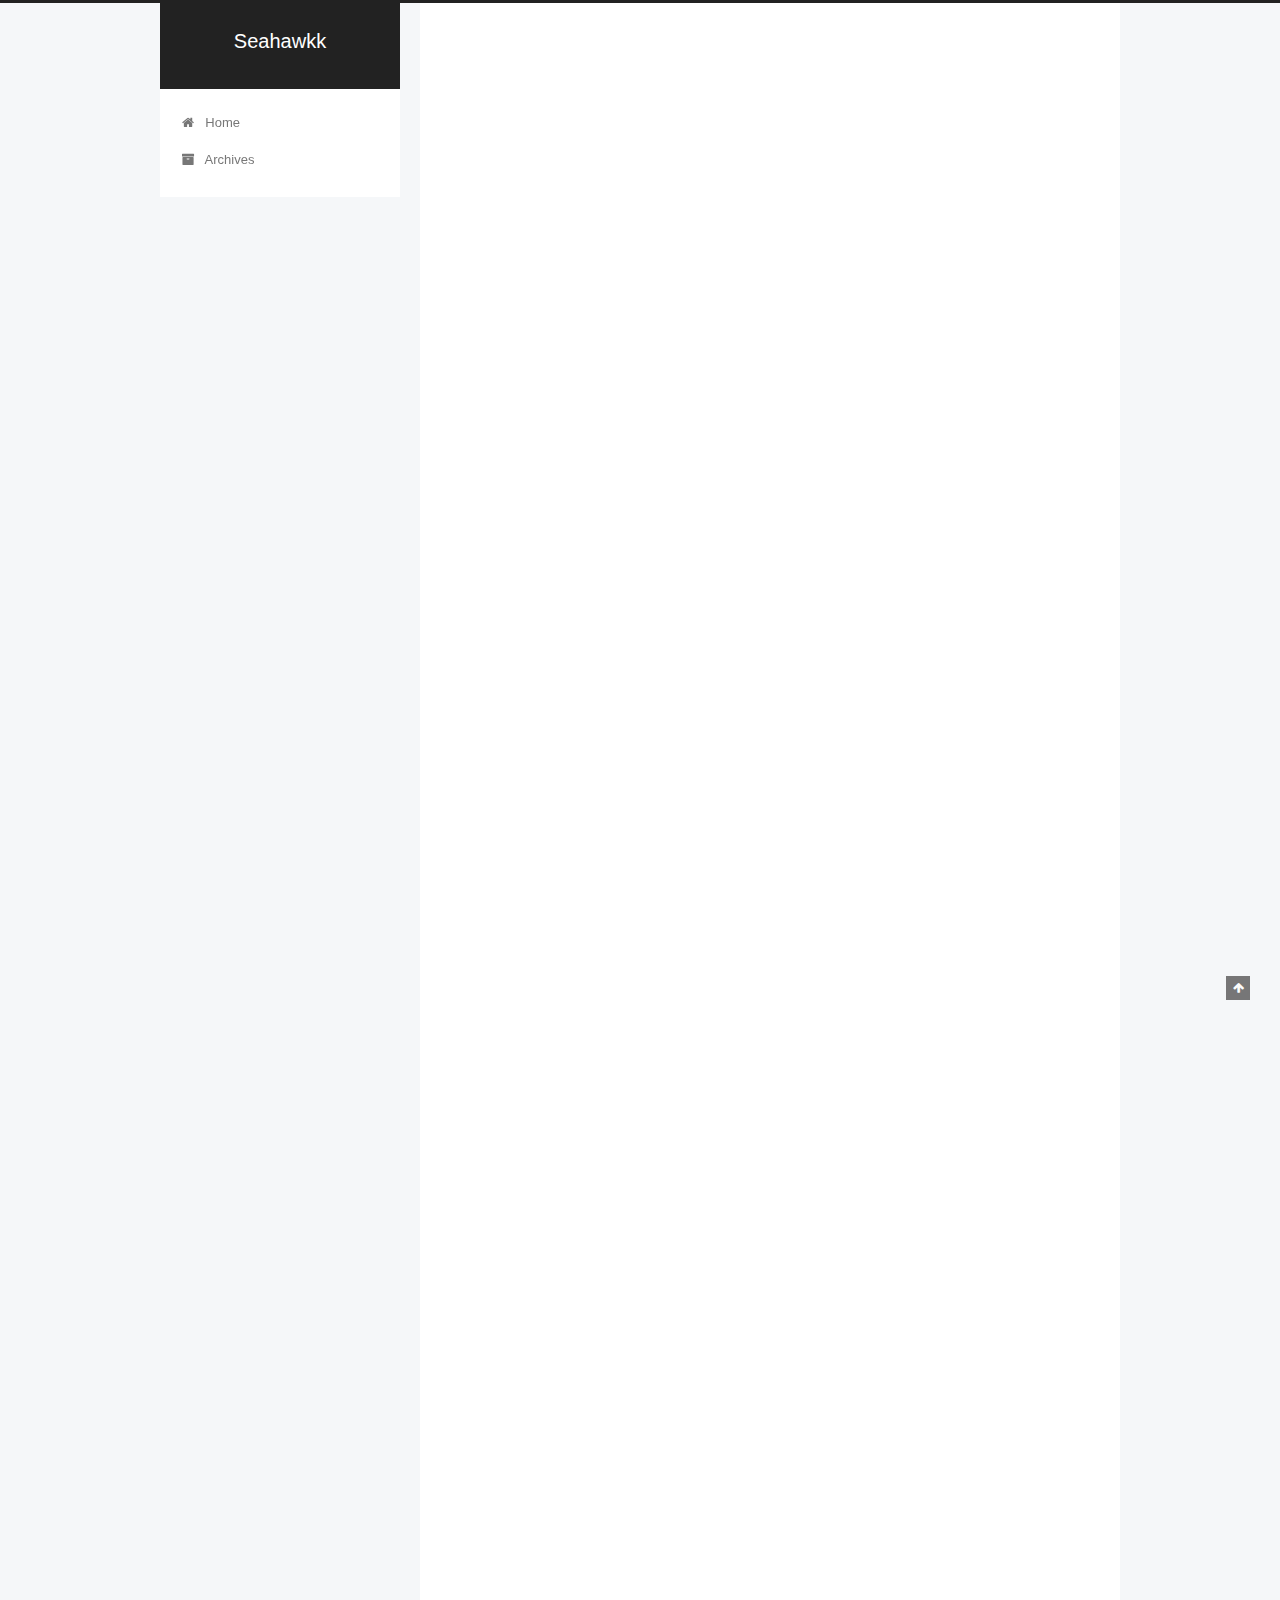
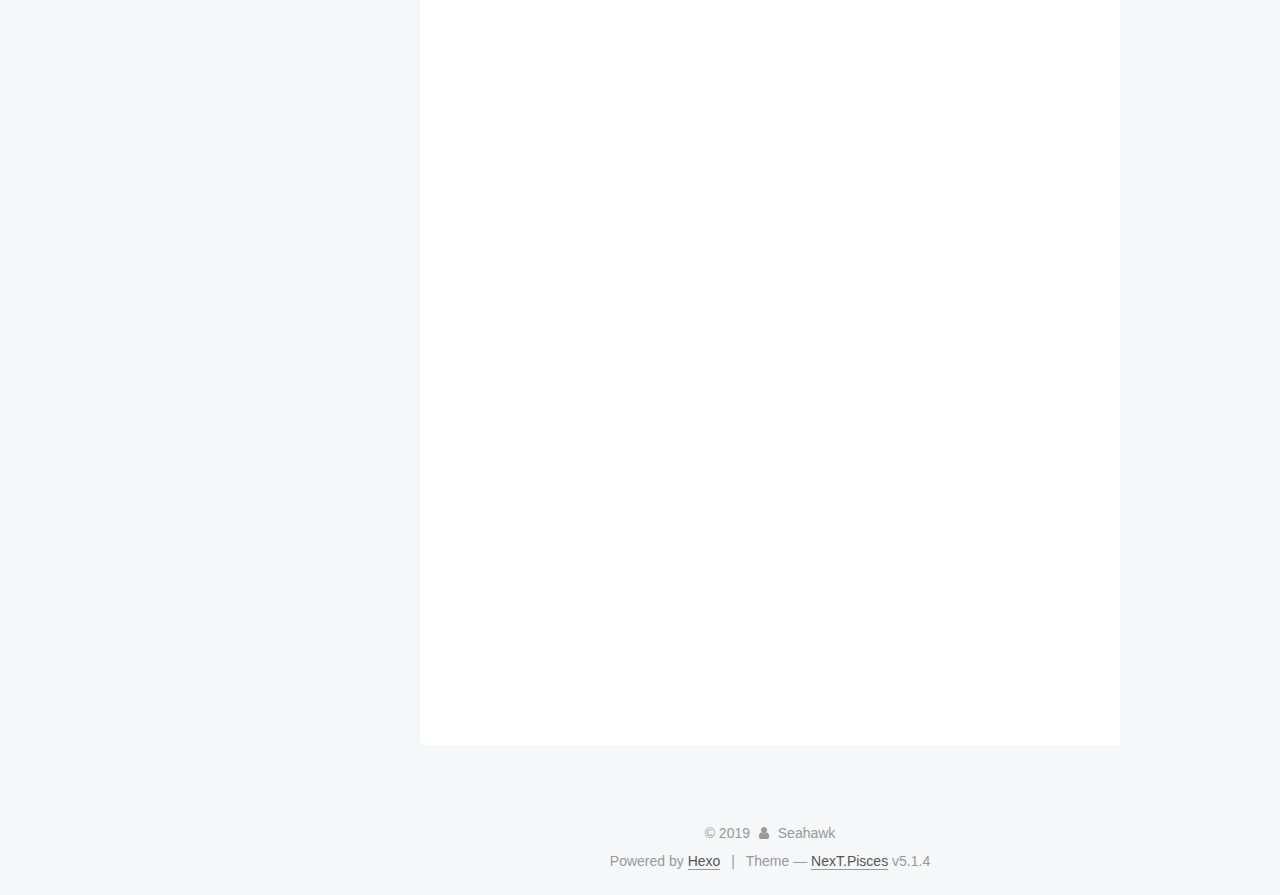
==== commit 4dff97ec: "Site updated: 2019-07-11 17:32:55" ====
--- a/index.html
+++ b/index.html
@@ -1,168 +1,306 @@
 <!DOCTYPE html>
-<html>
+
+
+
+  
+
+
+<html class="theme-next pisces use-motion" lang>
 <head><meta name="generator" content="Hexo 3.9.0">
-  <meta charset="utf-8">
-  
-  <meta name="renderer" content="webkit">
-  <meta http-equiv="X-UA-Compatible" content="IE=edge">
-  <link rel="dns-prefetch" href="http://yoursite.com">
-  <title>Seahawkk</title>
-  <meta name="viewport" content="width=device-width, initial-scale=1, maximum-scale=1">
-  <meta property="og:type" content="website">
+  <meta charset="UTF-8">
+<meta http-equiv="X-UA-Compatible" content="IE=edge">
+<meta name="viewport" content="width=device-width, initial-scale=1, maximum-scale=1">
+<meta name="theme-color" content="#222">
+
+
+
+
+
+
+
+
+
+<meta http-equiv="Cache-Control" content="no-transform">
+<meta http-equiv="Cache-Control" content="no-siteapp">
+
+
+
+
+
+
+
+
+
+
+
+
+
+
+
+
+  
+  
+  <link href="/lib/fancybox/source/jquery.fancybox.css?v=2.1.5" rel="stylesheet" type="text/css">
+
+
+
+
+
+
+
+<link href="/lib/font-awesome/css/font-awesome.min.css?v=4.6.2" rel="stylesheet" type="text/css">
+
+<link href="/css/main.css?v=5.1.4" rel="stylesheet" type="text/css">
+
+
+  <link rel="apple-touch-icon" sizes="180x180" href="/images/apple-touch-icon-next.png?v=5.1.4">
+
+
+  <link rel="icon" type="image/png" sizes="32x32" href="/images/favicon-32x32-next.png?v=5.1.4">
+
+
+  <link rel="icon" type="image/png" sizes="16x16" href="/images/favicon-16x16-next.png?v=5.1.4">
+
+
+  <link rel="mask-icon" href="/images/logo.svg?v=5.1.4" color="#222">
+
+
+
+
+
+  <meta name="keywords" content="Hexo, NexT">
+
+
+
+
+
+
+
+
+
+
+<meta property="og:type" content="website">
 <meta property="og:title" content="Seahawkk">
 <meta property="og:url" content="http://yoursite.com/index.html">
 <meta property="og:site_name" content="Seahawkk">
 <meta property="og:locale" content="default">
 <meta name="twitter:card" content="summary">
 <meta name="twitter:title" content="Seahawkk">
-  
-    <link rel="alternative" href="/atom.xml" title="Seahawkk" type="application/atom+xml">
-  
-  
-    <link rel="icon" href="/img/favicon.jpg">
-  
-  <link rel="stylesheet" type="text/css" href="/./main.0cf68a.css">
-  <style type="text/css">
-  
-    #container.show {
-      background: linear-gradient(200deg,#a0cfe4,#e8c37e);
+
+
+
+<script type="text/javascript" id="hexo.configurations">
+  var NexT = window.NexT || {};
+  var CONFIG = {
+    root: '/',
+    scheme: 'Pisces',
+    version: '5.1.4',
+    sidebar: {"position":"left","display":"post","offset":12,"b2t":false,"scrollpercent":false,"onmobile":false},
+    fancybox: true,
+    tabs: true,
+    motion: {"enable":true,"async":false,"transition":{"post_block":"fadeIn","post_header":"slideDownIn","post_body":"slideDownIn","coll_header":"slideLeftIn","sidebar":"slideUpIn"}},
+    duoshuo: {
+      userId: '0',
+      author: 'Author'
+    },
+    algolia: {
+      applicationID: '',
+      apiKey: '',
+      indexName: '',
+      hits: {"per_page":10},
+      labels: {"input_placeholder":"Search for Posts","hits_empty":"We didn't find any results for the search: ${query}","hits_stats":"${hits} results found in ${time} ms"}
     }
-  </style>
-  
-
-  
+  };
+</script>
+
+
+
+  <link rel="canonical" href="http://yoursite.com/">
+
+
+
+
+
+  <title>Seahawkk</title>
+  
+
+
+
+
+
+
+
 
 </head>
-</html>
-<body>
-  <div id="container" q-class="show:isCtnShow">
-    <canvas id="anm-canvas" class="anm-canvas"></canvas>
-    <div class="left-col" q-class="show:isShow">
-      
-<div class="overlay" style="background: #4d4d4d"></div>
-<div class="intrude-less">
-	<header id="header" class="inner">
-		<a href="/" class="profilepic">
-			<img src="/img/avatar.jpg" class="js-avatar">
-		</a>
-		<hgroup>
-		  <h1 class="header-author"><a href="/">Seahawk</a></h1>
-		</hgroup>
-		
-
-		<nav class="header-menu">
-			<ul>
-			
-				<li><a href="/">主页</a></li>
-	        
-				<li><a href="/tags/随笔/">随笔</a></li>
-	        
-			</ul>
-		</nav>
-		<nav class="header-smart-menu">
-    		
-    			
-    			<a q-on="click: openSlider(e, 'innerArchive')" href="javascript:void(0)">所有文章</a>
-    			
-            
-    			
-            
-    			
-    			<a q-on="click: openSlider(e, 'aboutme')" href="javascript:void(0)">关于我</a>
-    			
-            
-		</nav>
-		<nav class="header-nav">
-			<div class="social">
-				
-					<a class="github" target="_blank" href="https://github.com/seahawkk" title="github"><i class="icon-github"></i></a>
-		        
-					<a class="rss" target="_blank" href="#" title="rss"><i class="icon-rss"></i></a>
-		        
-			</div>
-		</nav>
-	</header>		
+
+<body itemscope itemtype="http://schema.org/WebPage" lang="default">
+
+  
+  
+    
+  
+
+  <div class="container sidebar-position-left 
+  page-home">
+    <div class="headband"></div>
+
+    <header id="header" class="header" itemscope itemtype="http://schema.org/WPHeader">
+      <div class="header-inner"><div class="site-brand-wrapper">
+  <div class="site-meta ">
+    
+
+    <div class="custom-logo-site-title">
+      <a href="/" class="brand" rel="start">
+        <span class="logo-line-before"><i></i></span>
+        <span class="site-title">Seahawkk</span>
+        <span class="logo-line-after"><i></i></span>
+      </a>
+    </div>
+      
+        <p class="site-subtitle"></p>
+      
+  </div>
+
+  <div class="site-nav-toggle">
+    <button>
+      <span class="btn-bar"></span>
+      <span class="btn-bar"></span>
+      <span class="btn-bar"></span>
+    </button>
+  </div>
 </div>
 
-    </div>
-    <div class="mid-col" q-class="show:isShow,hide:isShow|isFalse">
-      
-<nav id="mobile-nav">
-  	<div class="overlay js-overlay" style="background: #4d4d4d"></div>
-	<div class="btnctn js-mobile-btnctn">
-  		<div class="slider-trigger list" q-on="click: openSlider(e)"><i class="icon icon-sort"></i></div>
-	</div>
-	<div class="intrude-less">
-		<header id="header" class="inner">
-			<div class="profilepic">
-				<img src="/img/avatar.jpg" class="js-avatar">
-			</div>
-			<hgroup>
-			  <h1 class="header-author js-header-author">Seahawk</h1>
-			</hgroup>
-			
-			
-			
-				
-			
-				
-			
-			
-			
-			<nav class="header-nav">
-				<div class="social">
-					
-						<a class="github" target="_blank" href="https://github.com/seahawkk" title="github"><i class="icon-github"></i></a>
-			        
-						<a class="rss" target="_blank" href="#" title="rss"><i class="icon-rss"></i></a>
-			        
-				</div>
-			</nav>
-
-			<nav class="header-menu js-header-menu">
-				<ul style="width: 50%">
-				
-				
-					<li style="width: 50%"><a href="/">主页</a></li>
-		        
-					<li style="width: 50%"><a href="/tags/随笔/">随笔</a></li>
-		        
-				</ul>
-			</nav>
-		</header>				
-	</div>
-	<div class="mobile-mask" style="display:none" q-show="isShow"></div>
+<nav class="site-nav">
+  
+
+  
+    <ul id="menu" class="menu">
+      
+        
+        <li class="menu-item menu-item-home">
+          <a href="/" rel="section">
+            
+              <i class="menu-item-icon fa fa-fw fa-home"></i> <br>
+            
+            Home
+          </a>
+        </li>
+      
+        
+        <li class="menu-item menu-item-archives">
+          <a href="/archives/" rel="section">
+            
+              <i class="menu-item-icon fa fa-fw fa-archive"></i> <br>
+            
+            Archives
+          </a>
+        </li>
+      
+
+      
+    </ul>
+  
+
+  
 </nav>
 
-      <div id="wrapper" class="body-wrap">
-        <div class="menu-l">
-          <div class="canvas-wrap">
-            <canvas data-colors="#eaeaea" data-sectionHeight="100" data-contentId="js-content" id="myCanvas1" class="anm-canvas"></canvas>
-          </div>
-          <div id="js-content" class="content-ll">
-            
-  
-    <article id="post-2018-02-16-基于Windows的TensorFlow-GPU环境搭建" class="article article-type-post  article-index" itemscope itemprop="blogPost">
-  <div class="article-inner">
-    
-      <header class="article-header">
-        
-  
-    <h1 itemprop="name">
-      <a class="article-title" href="/2018/02/10/2018-02-16-基于Windows的TensorFlow-GPU环境搭建/">基于Windows的TensorFlow-GPU环境搭建</a>
-    </h1>
-  
-
-        
-        <a href="/2018/02/10/2018-02-16-基于Windows的TensorFlow-GPU环境搭建/" class="archive-article-date">
-  	<time datetime="2018-02-09T16:00:00.000Z" itemprop="datePublished"><i class="icon-calendar icon"></i>2018-02-10</time>
-</a>
-        
+
+
+ </div>
+    </header>
+
+    <main id="main" class="main">
+      <div class="main-inner">
+        <div class="content-wrap">
+          <div id="content" class="content">
+            
+  <section id="posts" class="posts-expand">
+    
+      
+
+  
+
+  
+  
+  
+
+  <article class="post post-type-normal" itemscope itemtype="http://schema.org/Article">
+  
+  
+  
+  <div class="post-block">
+    <link itemprop="mainEntityOfPage" href="http://yoursite.com/2018/02/10/2018-02-16-基于Windows的TensorFlow-GPU环境搭建/">
+
+    <span hidden itemprop="author" itemscope itemtype="http://schema.org/Person">
+      <meta itemprop="name" content="Seahawk">
+      <meta itemprop="description" content>
+      <meta itemprop="image" content="/images/avatar.gif">
+    </span>
+
+    <span hidden itemprop="publisher" itemscope itemtype="http://schema.org/Organization">
+      <meta itemprop="name" content="Seahawkk">
+    </span>
+
+    
+      <header class="post-header">
+
+        
+        
+          <h1 class="post-title" itemprop="name headline">
+                
+                <a class="post-title-link" href="/2018/02/10/2018-02-16-基于Windows的TensorFlow-GPU环境搭建/" itemprop="url">基于Windows的TensorFlow-GPU环境搭建</a></h1>
+        
+
+        <div class="post-meta">
+          <span class="post-time">
+            
+              <span class="post-meta-item-icon">
+                <i class="fa fa-calendar-o"></i>
+              </span>
+              
+                <span class="post-meta-item-text">Posted on</span>
+              
+              <time title="Post created" itemprop="dateCreated datePublished" datetime="2018-02-10T00:00:00+08:00">
+                2018-02-10
+              </time>
+            
+
+            
+
+            
+          </span>
+
+          
+
+          
+            
+          
+
+          
+          
+
+          
+
+          
+
+          
+
+        </div>
       </header>
     
-    <div class="article-entry" itemprop="articleBody">
-      
-        <p>TensorFlow是由Google Brain研发的机器学习的开源软件库，可以运行在多个CPU和GPU上，tensorflow环境的搭建是ML初学者需要解决的第一个问题，本篇博客主要是分享自己是如何在Windows上配置tensorflow-gpu环境的。主要安装流程参考<a href="https://www.tensorflow.org/install/install_windows?hl=zh-cn" target="_blank" rel="noopener">官方教程</a>，欢迎借鉴。</p>
+
+    
+    
+    
+    <div class="post-body" itemprop="articleBody">
+
+      
+      
+
+      
+        
+          
+            <p>TensorFlow是由Google Brain研发的机器学习的开源软件库，可以运行在多个CPU和GPU上，tensorflow环境的搭建是ML初学者需要解决的第一个问题，本篇博客主要是分享自己是如何在Windows上配置tensorflow-gpu环境的。主要安装流程参考<a href="https://www.tensorflow.org/install/install_windows?hl=zh-cn" target="_blank" rel="noopener">官方教程</a>，欢迎借鉴。</p>
 <hr>
 <p><strong><em>tensorflow1.5/CUDA 9.0/cuDNN 7.0</em></strong>      </p>
 <h2 id="注：tensorflow尚不支持CUDA9-1"><a href="#注：tensorflow尚不支持CUDA9-1" class="headerlink" title="注：tensorflow尚不支持CUDA9.1"></a>注：tensorflow尚不支持CUDA9.1</h2><h1 id="1-Anaconda-安装"><a href="#1-Anaconda-安装" class="headerlink" title="1.Anaconda 安装"></a>1.Anaconda 安装</h1><p>Anaconda是一种Python语言的免费增值开源发行版，用于进行大规模数据处理,预测分析, 和科学计算,致力于简化包的管理和部署。支持Linux、Windows、Mac系统，提供了包管理和环境管理的功能，可以很方便的解决Python各个环境的并存、切换和第三方包管理的功能，Anaconda使用软件包管理系统Conda进行包管理。具体的过程参考<a href="https://www.jianshu.com/p/2f3be7781451" target="_blank" rel="noopener">Anaconda使用</a>。<a href="https://www.anaconda.com/download/" target="_blank" rel="noopener">下载链接</a></p>
@@ -203,293 +341,333 @@
 
 <p>证明安装成功，就可以开始写TensorFlow程序啦。</p>
 
-      
-
+          
+        
       
     </div>
-    <div class="article-info article-info-index">
-      
-      
-	<div class="article-tag tagcloud">
-		<i class="icon-price-tags icon"></i>
-		<ul class="article-tag-list">
-			 
-        		<li class="article-tag-list-item">
-        			<a href="javascript:void(0)" class="js-tag article-tag-list-link color1">tensorflow</a>
-        		</li>
-      		
-		</ul>
-	</div>
-
-      
-
-      
-        <p class="article-more-link">
-          <a class="article-more-a" href="/2018/02/10/2018-02-16-基于Windows的TensorFlow-GPU环境搭建/">展开全文 >></a>
-        </p>
-      
-
-      
-      <div class="clearfix"></div>
+    
+    
+    
+
+    
+
+    
+
+    
+
+    <footer class="post-footer">
+      
+
+      
+
+      
+
+      
+      
+        <div class="post-eof"></div>
+      
+    </footer>
+  </div>
+  
+  
+  
+  </article>
+
+
+    
+  </section>
+
+  
+
+
+          </div>
+          
+
+
+          
+
+        </div>
+        
+          
+  
+  <div class="sidebar-toggle">
+    <div class="sidebar-toggle-line-wrap">
+      <span class="sidebar-toggle-line sidebar-toggle-line-first"></span>
+      <span class="sidebar-toggle-line sidebar-toggle-line-middle"></span>
+      <span class="sidebar-toggle-line sidebar-toggle-line-last"></span>
     </div>
   </div>
-</article>
-
-<aside class="wrap-side-operation">
-    <div class="mod-side-operation">
-        
-        <div class="jump-container" id="js-jump-container" style="display:none;">
-            <a href="javascript:void(0)" class="mod-side-operation__jump-to-top">
-                <i class="icon-font icon-back"></i>
-            </a>
-            <div id="js-jump-plan-container" class="jump-plan-container" style="top: -11px;">
-                <i class="icon-font icon-plane jump-plane"></i>
+
+  <aside id="sidebar" class="sidebar">
+    
+    <div class="sidebar-inner">
+
+      
+
+      
+
+      <section class="site-overview-wrap sidebar-panel sidebar-panel-active">
+        <div class="site-overview">
+          <div class="site-author motion-element" itemprop="author" itemscope itemtype="http://schema.org/Person">
+            
+              <p class="site-author-name" itemprop="name">Seahawk</p>
+              <p class="site-description motion-element" itemprop="description"></p>
+          </div>
+
+          <nav class="site-state motion-element">
+
+            
+              <div class="site-state-item site-state-posts">
+              
+                <a href="/archives/">
+              
+                  <span class="site-state-item-count">1</span>
+                  <span class="site-state-item-name">posts</span>
+                </a>
+              </div>
+            
+
+            
+
+            
+              
+              
+              <div class="site-state-item site-state-tags">
+                
+                  <span class="site-state-item-count">1</span>
+                  <span class="site-state-item-name">tags</span>
+                
+              </div>
+            
+
+          </nav>
+
+          
+
+          
+            <div class="links-of-author motion-element">
+                
+                  <span class="links-of-author-item">
+                    <a href="https://github.com/sehawkk" target="_blank" title="GitHub">
+                      
+                        <i class="fa fa-fw fa-github"></i>GitHub</a>
+                  </span>
+                
             </div>
+          
+
+          
+          
+
+          
+          
+
+          
+
         </div>
-        
-        
+      </section>
+
+      
+
+      
+
     </div>
-</aside>
-
-
-
-
-  
-  
-
-
-          </div>
-        </div>
+  </aside>
+
+
+        
       </div>
-      <footer id="footer">
-  <div class="outer">
-    <div id="footer-info">
-    	<div class="footer-left">
-    		&copy; 2019 Seahawk
-    	</div>
-      	<div class="footer-right">
-      		<a href="http://hexo.io/" target="_blank">Hexo</a>  Theme <a href="https://github.com/litten/hexo-theme-yilia" target="_blank">Yilia</a> by Litten
-      	</div>
-    </div>
+    </main>
+
+    <footer id="footer" class="footer">
+      <div class="footer-inner">
+        <div class="copyright">&copy; <span itemprop="copyrightYear">2019</span>
+  <span class="with-love">
+    <i class="fa fa-user"></i>
+  </span>
+  <span class="author" itemprop="copyrightHolder">Seahawk</span>
+
+  
+</div>
+
+
+  <div class="powered-by">Powered by <a class="theme-link" target="_blank" href="https://hexo.io">Hexo</a></div>
+
+
+
+  <span class="post-meta-divider">|</span>
+
+
+
+  <div class="theme-info">Theme &mdash; <a class="theme-link" target="_blank" href="https://github.com/iissnan/hexo-theme-next">NexT.Pisces</a> v5.1.4</div>
+
+
+
+
+        
+
+
+
+
+
+
+
+        
+      </div>
+    </footer>
+
+    
+      <div class="back-to-top">
+        <i class="fa fa-arrow-up"></i>
+        
+      </div>
+    
+
+    
+
   </div>
-</footer>
-    </div>
-    <script>
-	var yiliaConfig = {
-		mathjax: true,
-		isHome: true,
-		isPost: false,
-		isArchive: false,
-		isTag: false,
-		isCategory: false,
-		open_in_new: false,
-		toc_hide_index: true,
-		root: "/",
-		innerArchive: true,
-		showTags: false
-	}
+
+  
+
+<script type="text/javascript">
+  if (Object.prototype.toString.call(window.Promise) !== '[object Function]') {
+    window.Promise = null;
+  }
 </script>
 
-<script>!function(t){function n(e){if(r[e])return r[e].exports;var i=r[e]={exports:{},id:e,loaded:!1};return t[e].call(i.exports,i,i.exports,n),i.loaded=!0,i.exports}var r={};n.m=t,n.c=r,n.p="./",n(0)}([function(t,n,r){r(195),t.exports=r(191)},function(t,n,r){var e=r(3),i=r(52),o=r(27),u=r(28),c=r(53),f="prototype",a=function(t,n,r){var s,l,h,v,p=t&a.F,d=t&a.G,y=t&a.S,g=t&a.P,b=t&a.B,m=d?e:y?e[n]||(e[n]={}):(e[n]||{})[f],x=d?i:i[n]||(i[n]={}),w=x[f]||(x[f]={});d&&(r=n);for(s in r)l=!p&&m&&void 0!==m[s],h=(l?m:r)[s],v=b&&l?c(h,e):g&&"function"==typeof h?c(Function.call,h):h,m&&u(m,s,h,t&a.U),x[s]!=h&&o(x,s,v),g&&w[s]!=h&&(w[s]=h)};e.core=i,a.F=1,a.G=2,a.S=4,a.P=8,a.B=16,a.W=32,a.U=64,a.R=128,t.exports=a},function(t,n,r){var e=r(6);t.exports=function(t){if(!e(t))throw TypeError(t+" is not an object!");return t}},function(t,n){var r=t.exports="undefined"!=typeof window&&window.Math==Math?window:"undefined"!=typeof self&&self.Math==Math?self:Function("return this")();"number"==typeof __g&&(__g=r)},function(t,n){t.exports=function(t){try{return!!t()}catch(t){return!0}}},function(t,n){var r=t.exports="undefined"!=typeof window&&window.Math==Math?window:"undefined"!=typeof self&&self.Math==Math?self:Function("return this")();"number"==typeof __g&&(__g=r)},function(t,n){t.exports=function(t){return"object"==typeof t?null!==t:"function"==typeof t}},function(t,n,r){var e=r(126)("wks"),i=r(76),o=r(3).Symbol,u="function"==typeof o;(t.exports=function(t){return e[t]||(e[t]=u&&o[t]||(u?o:i)("Symbol."+t))}).store=e},function(t,n){var r={}.hasOwnProperty;t.exports=function(t,n){return r.call(t,n)}},function(t,n,r){var e=r(94),i=r(33);t.exports=function(t){return e(i(t))}},function(t,n,r){t.exports=!r(4)(function(){return 7!=Object.defineProperty({},"a",{get:function(){return 7}}).a})},function(t,n,r){var e=r(2),i=r(167),o=r(50),u=Object.defineProperty;n.f=r(10)?Object.defineProperty:function(t,n,r){if(e(t),n=o(n,!0),e(r),i)try{return u(t,n,r)}catch(t){}if("get"in r||"set"in r)throw TypeError("Accessors not supported!");return"value"in r&&(t[n]=r.value),t}},function(t,n,r){t.exports=!r(18)(function(){return 7!=Object.defineProperty({},"a",{get:function(){return 7}}).a})},function(t,n,r){var e=r(14),i=r(22);t.exports=r(12)?function(t,n,r){return e.f(t,n,i(1,r))}:function(t,n,r){return t[n]=r,t}},function(t,n,r){var e=r(20),i=r(58),o=r(42),u=Object.defineProperty;n.f=r(12)?Object.defineProperty:function(t,n,r){if(e(t),n=o(n,!0),e(r),i)try{return u(t,n,r)}catch(t){}if("get"in r||"set"in r)throw TypeError("Accessors not supported!");return"value"in r&&(t[n]=r.value),t}},function(t,n,r){var e=r(40)("wks"),i=r(23),o=r(5).Symbol,u="function"==typeof o;(t.exports=function(t){return e[t]||(e[t]=u&&o[t]||(u?o:i)("Symbol."+t))}).store=e},function(t,n,r){var e=r(67),i=Math.min;t.exports=function(t){return t>0?i(e(t),9007199254740991):0}},function(t,n,r){var e=r(46);t.exports=function(t){return Object(e(t))}},function(t,n){t.exports=function(t){try{return!!t()}catch(t){return!0}}},function(t,n,r){var e=r(63),i=r(34);t.exports=Object.keys||function(t){return e(t,i)}},function(t,n,r){var e=r(21);t.exports=function(t){if(!e(t))throw TypeError(t+" is not an object!");return t}},function(t,n){t.exports=function(t){return"object"==typeof t?null!==t:"function"==typeof t}},function(t,n){t.exports=function(t,n){return{enumerable:!(1&t),configurable:!(2&t),writable:!(4&t),value:n}}},function(t,n){var r=0,e=Math.random();t.exports=function(t){return"Symbol(".concat(void 0===t?"":t,")_",(++r+e).toString(36))}},function(t,n){var r={}.hasOwnProperty;t.exports=function(t,n){return r.call(t,n)}},function(t,n){var r=t.exports={version:"2.4.0"};"number"==typeof __e&&(__e=r)},function(t,n){t.exports=function(t){if("function"!=typeof t)throw TypeError(t+" is not a function!");return t}},function(t,n,r){var e=r(11),i=r(66);t.exports=r(10)?function(t,n,r){return e.f(t,n,i(1,r))}:function(t,n,r){return t[n]=r,t}},function(t,n,r){var e=r(3),i=r(27),o=r(24),u=r(76)("src"),c="toString",f=Function[c],a=(""+f).split(c);r(52).inspectSource=function(t){return f.call(t)},(t.exports=function(t,n,r,c){var f="function"==typeof r;f&&(o(r,"name")||i(r,"name",n)),t[n]!==r&&(f&&(o(r,u)||i(r,u,t[n]?""+t[n]:a.join(String(n)))),t===e?t[n]=r:c?t[n]?t[n]=r:i(t,n,r):(delete t[n],i(t,n,r)))})(Function.prototype,c,function(){return"function"==typeof this&&this[u]||f.call(this)})},function(t,n,r){var e=r(1),i=r(4),o=r(46),u=function(t,n,r,e){var i=String(o(t)),u="<"+n;return""!==r&&(u+=" "+r+'="'+String(e).replace(/"/g,"&quot;")+'"'),u+">"+i+"</"+n+">"};t.exports=function(t,n){var r={};r[t]=n(u),e(e.P+e.F*i(function(){var n=""[t]('"');return n!==n.toLowerCase()||n.split('"').length>3}),"String",r)}},function(t,n,r){var e=r(115),i=r(46);t.exports=function(t){return e(i(t))}},function(t,n,r){var e=r(116),i=r(66),o=r(30),u=r(50),c=r(24),f=r(167),a=Object.getOwnPropertyDescriptor;n.f=r(10)?a:function(t,n){if(t=o(t),n=u(n,!0),f)try{return a(t,n)}catch(t){}if(c(t,n))return i(!e.f.call(t,n),t[n])}},function(t,n,r){var e=r(24),i=r(17),o=r(145)("IE_PROTO"),u=Object.prototype;t.exports=Object.getPrototypeOf||function(t){return t=i(t),e(t,o)?t[o]:"function"==typeof t.constructor&&t instanceof t.constructor?t.constructor.prototype:t instanceof Object?u:null}},function(t,n){t.exports=function(t){if(void 0==t)throw TypeError("Can't call method on  "+t);return t}},function(t,n){t.exports="constructor,hasOwnProperty,isPrototypeOf,propertyIsEnumerable,toLocaleString,toString,valueOf".split(",")},function(t,n){t.exports={}},function(t,n){t.exports=!0},function(t,n){n.f={}.propertyIsEnumerable},function(t,n,r){var e=r(14).f,i=r(8),o=r(15)("toStringTag");t.exports=function(t,n,r){t&&!i(t=r?t:t.prototype,o)&&e(t,o,{configurable:!0,value:n})}},function(t,n,r){var e=r(40)("keys"),i=r(23);t.exports=function(t){return e[t]||(e[t]=i(t))}},function(t,n,r){var e=r(5),i="__core-js_shared__",o=e[i]||(e[i]={});t.exports=function(t){return o[t]||(o[t]={})}},function(t,n){var r=Math.ceil,e=Math.floor;t.exports=function(t){return isNaN(t=+t)?0:(t>0?e:r)(t)}},function(t,n,r){var e=r(21);t.exports=function(t,n){if(!e(t))return t;var r,i;if(n&&"function"==typeof(r=t.toString)&&!e(i=r.call(t)))return i;if("function"==typeof(r=t.valueOf)&&!e(i=r.call(t)))return i;if(!n&&"function"==typeof(r=t.toString)&&!e(i=r.call(t)))return i;throw TypeError("Can't convert object to primitive value")}},function(t,n,r){var e=r(5),i=r(25),o=r(36),u=r(44),c=r(14).f;t.exports=function(t){var n=i.Symbol||(i.Symbol=o?{}:e.Symbol||{});"_"==t.charAt(0)||t in n||c(n,t,{value:u.f(t)})}},function(t,n,r){n.f=r(15)},function(t,n){var r={}.toString;t.exports=function(t){return r.call(t).slice(8,-1)}},function(t,n){t.exports=function(t){if(void 0==t)throw TypeError("Can't call method on  "+t);return t}},function(t,n,r){var e=r(4);t.exports=function(t,n){return!!t&&e(function(){n?t.call(null,function(){},1):t.call(null)})}},function(t,n,r){var e=r(53),i=r(115),o=r(17),u=r(16),c=r(203);t.exports=function(t,n){var r=1==t,f=2==t,a=3==t,s=4==t,l=6==t,h=5==t||l,v=n||c;return function(n,c,p){for(var d,y,g=o(n),b=i(g),m=e(c,p,3),x=u(b.length),w=0,S=r?v(n,x):f?v(n,0):void 0;x>w;w++)if((h||w in b)&&(d=b[w],y=m(d,w,g),t))if(r)S[w]=y;else if(y)switch(t){case 3:return!0;case 5:return d;case 6:return w;case 2:S.push(d)}else if(s)return!1;return l?-1:a||s?s:S}}},function(t,n,r){var e=r(1),i=r(52),o=r(4);t.exports=function(t,n){var r=(i.Object||{})[t]||Object[t],u={};u[t]=n(r),e(e.S+e.F*o(function(){r(1)}),"Object",u)}},function(t,n,r){var e=r(6);t.exports=function(t,n){if(!e(t))return t;var r,i;if(n&&"function"==typeof(r=t.toString)&&!e(i=r.call(t)))return i;if("function"==typeof(r=t.valueOf)&&!e(i=r.call(t)))return i;if(!n&&"function"==typeof(r=t.toString)&&!e(i=r.call(t)))return i;throw TypeError("Can't convert object to primitive value")}},function(t,n,r){var e=r(5),i=r(25),o=r(91),u=r(13),c="prototype",f=function(t,n,r){var a,s,l,h=t&f.F,v=t&f.G,p=t&f.S,d=t&f.P,y=t&f.B,g=t&f.W,b=v?i:i[n]||(i[n]={}),m=b[c],x=v?e:p?e[n]:(e[n]||{})[c];v&&(r=n);for(a in r)(s=!h&&x&&void 0!==x[a])&&a in b||(l=s?x[a]:r[a],b[a]=v&&"function"!=typeof x[a]?r[a]:y&&s?o(l,e):g&&x[a]==l?function(t){var n=function(n,r,e){if(this instanceof t){switch(arguments.length){case 0:return new t;case 1:return new t(n);case 2:return new t(n,r)}return new t(n,r,e)}return t.apply(this,arguments)};return n[c]=t[c],n}(l):d&&"function"==typeof l?o(Function.call,l):l,d&&((b.virtual||(b.virtual={}))[a]=l,t&f.R&&m&&!m[a]&&u(m,a,l)))};f.F=1,f.G=2,f.S=4,f.P=8,f.B=16,f.W=32,f.U=64,f.R=128,t.exports=f},function(t,n){var r=t.exports={version:"2.4.0"};"number"==typeof __e&&(__e=r)},function(t,n,r){var e=r(26);t.exports=function(t,n,r){if(e(t),void 0===n)return t;switch(r){case 1:return function(r){return t.call(n,r)};case 2:return function(r,e){return t.call(n,r,e)};case 3:return function(r,e,i){return t.call(n,r,e,i)}}return function(){return t.apply(n,arguments)}}},function(t,n,r){var e=r(183),i=r(1),o=r(126)("metadata"),u=o.store||(o.store=new(r(186))),c=function(t,n,r){var i=u.get(t);if(!i){if(!r)return;u.set(t,i=new e)}var o=i.get(n);if(!o){if(!r)return;i.set(n,o=new e)}return o},f=function(t,n,r){var e=c(n,r,!1);return void 0!==e&&e.has(t)},a=function(t,n,r){var e=c(n,r,!1);return void 0===e?void 0:e.get(t)},s=function(t,n,r,e){c(r,e,!0).set(t,n)},l=function(t,n){var r=c(t,n,!1),e=[];return r&&r.forEach(function(t,n){e.push(n)}),e},h=function(t){return void 0===t||"symbol"==typeof t?t:String(t)},v=function(t){i(i.S,"Reflect",t)};t.exports={store:u,map:c,has:f,get:a,set:s,keys:l,key:h,exp:v}},function(t,n,r){"use strict";if(r(10)){var e=r(69),i=r(3),o=r(4),u=r(1),c=r(127),f=r(152),a=r(53),s=r(68),l=r(66),h=r(27),v=r(73),p=r(67),d=r(16),y=r(75),g=r(50),b=r(24),m=r(180),x=r(114),w=r(6),S=r(17),_=r(137),O=r(70),E=r(32),P=r(71).f,j=r(154),F=r(76),M=r(7),A=r(48),N=r(117),T=r(146),I=r(155),k=r(80),L=r(123),R=r(74),C=r(130),D=r(160),U=r(11),W=r(31),G=U.f,B=W.f,V=i.RangeError,z=i.TypeError,q=i.Uint8Array,K="ArrayBuffer",J="Shared"+K,Y="BYTES_PER_ELEMENT",H="prototype",$=Array[H],X=f.ArrayBuffer,Q=f.DataView,Z=A(0),tt=A(2),nt=A(3),rt=A(4),et=A(5),it=A(6),ot=N(!0),ut=N(!1),ct=I.values,ft=I.keys,at=I.entries,st=$.lastIndexOf,lt=$.reduce,ht=$.reduceRight,vt=$.join,pt=$.sort,dt=$.slice,yt=$.toString,gt=$.toLocaleString,bt=M("iterator"),mt=M("toStringTag"),xt=F("typed_constructor"),wt=F("def_constructor"),St=c.CONSTR,_t=c.TYPED,Ot=c.VIEW,Et="Wrong length!",Pt=A(1,function(t,n){return Tt(T(t,t[wt]),n)}),jt=o(function(){return 1===new q(new Uint16Array([1]).buffer)[0]}),Ft=!!q&&!!q[H].set&&o(function(){new q(1).set({})}),Mt=function(t,n){if(void 0===t)throw z(Et);var r=+t,e=d(t);if(n&&!m(r,e))throw V(Et);return e},At=function(t,n){var r=p(t);if(r<0||r%n)throw V("Wrong offset!");return r},Nt=function(t){if(w(t)&&_t in t)return t;throw z(t+" is not a typed array!")},Tt=function(t,n){if(!(w(t)&&xt in t))throw z("It is not a typed array constructor!");return new t(n)},It=function(t,n){return kt(T(t,t[wt]),n)},kt=function(t,n){for(var r=0,e=n.length,i=Tt(t,e);e>r;)i[r]=n[r++];return i},Lt=function(t,n,r){G(t,n,{get:function(){return this._d[r]}})},Rt=function(t){var n,r,e,i,o,u,c=S(t),f=arguments.length,s=f>1?arguments[1]:void 0,l=void 0!==s,h=j(c);if(void 0!=h&&!_(h)){for(u=h.call(c),e=[],n=0;!(o=u.next()).done;n++)e.push(o.value);c=e}for(l&&f>2&&(s=a(s,arguments[2],2)),n=0,r=d(c.length),i=Tt(this,r);r>n;n++)i[n]=l?s(c[n],n):c[n];return i},Ct=function(){for(var t=0,n=arguments.length,r=Tt(this,n);n>t;)r[t]=arguments[t++];return r},Dt=!!q&&o(function(){gt.call(new q(1))}),Ut=function(){return gt.apply(Dt?dt.call(Nt(this)):Nt(this),arguments)},Wt={copyWithin:function(t,n){return D.call(Nt(this),t,n,arguments.length>2?arguments[2]:void 0)},every:function(t){return rt(Nt(this),t,arguments.length>1?arguments[1]:void 0)},fill:function(t){return C.apply(Nt(this),arguments)},filter:function(t){return It(this,tt(Nt(this),t,arguments.length>1?arguments[1]:void 0))},find:function(t){return et(Nt(this),t,arguments.length>1?arguments[1]:void 0)},findIndex:function(t){return it(Nt(this),t,arguments.length>1?arguments[1]:void 0)},forEach:function(t){Z(Nt(this),t,arguments.length>1?arguments[1]:void 0)},indexOf:function(t){return ut(Nt(this),t,arguments.length>1?arguments[1]:void 0)},includes:function(t){return ot(Nt(this),t,arguments.length>1?arguments[1]:void 0)},join:function(t){return vt.apply(Nt(this),arguments)},lastIndexOf:function(t){return st.apply(Nt(this),arguments)},map:function(t){return Pt(Nt(this),t,arguments.length>1?arguments[1]:void 0)},reduce:function(t){return lt.apply(Nt(this),arguments)},reduceRight:function(t){return ht.apply(Nt(this),arguments)},reverse:function(){for(var t,n=this,r=Nt(n).length,e=Math.floor(r/2),i=0;i<e;)t=n[i],n[i++]=n[--r],n[r]=t;return n},some:function(t){return nt(Nt(this),t,arguments.length>1?arguments[1]:void 0)},sort:function(t){return pt.call(Nt(this),t)},subarray:function(t,n){var r=Nt(this),e=r.length,i=y(t,e);return new(T(r,r[wt]))(r.buffer,r.byteOffset+i*r.BYTES_PER_ELEMENT,d((void 0===n?e:y(n,e))-i))}},Gt=function(t,n){return It(this,dt.call(Nt(this),t,n))},Bt=function(t){Nt(this);var n=At(arguments[1],1),r=this.length,e=S(t),i=d(e.length),o=0;if(i+n>r)throw V(Et);for(;o<i;)this[n+o]=e[o++]},Vt={entries:function(){return at.call(Nt(this))},keys:function(){return ft.call(Nt(this))},values:function(){return ct.call(Nt(this))}},zt=function(t,n){return w(t)&&t[_t]&&"symbol"!=typeof n&&n in t&&String(+n)==String(n)},qt=function(t,n){return zt(t,n=g(n,!0))?l(2,t[n]):B(t,n)},Kt=function(t,n,r){return!(zt(t,n=g(n,!0))&&w(r)&&b(r,"value"))||b(r,"get")||b(r,"set")||r.configurable||b(r,"writable")&&!r.writable||b(r,"enumerable")&&!r.enumerable?G(t,n,r):(t[n]=r.value,t)};St||(W.f=qt,U.f=Kt),u(u.S+u.F*!St,"Object",{getOwnPropertyDescriptor:qt,defineProperty:Kt}),o(function(){yt.call({})})&&(yt=gt=function(){return vt.call(this)});var Jt=v({},Wt);v(Jt,Vt),h(Jt,bt,Vt.values),v(Jt,{slice:Gt,set:Bt,constructor:function(){},toString:yt,toLocaleString:Ut}),Lt(Jt,"buffer","b"),Lt(Jt,"byteOffset","o"),Lt(Jt,"byteLength","l"),Lt(Jt,"length","e"),G(Jt,mt,{get:function(){return this[_t]}}),t.exports=function(t,n,r,f){f=!!f;var a=t+(f?"Clamped":"")+"Array",l="Uint8Array"!=a,v="get"+t,p="set"+t,y=i[a],g=y||{},b=y&&E(y),m=!y||!c.ABV,S={},_=y&&y[H],j=function(t,r){var e=t._d;return e.v[v](r*n+e.o,jt)},F=function(t,r,e){var i=t._d;f&&(e=(e=Math.round(e))<0?0:e>255?255:255&e),i.v[p](r*n+i.o,e,jt)},M=function(t,n){G(t,n,{get:function(){return j(this,n)},set:function(t){return F(this,n,t)},enumerable:!0})};m?(y=r(function(t,r,e,i){s(t,y,a,"_d");var o,u,c,f,l=0,v=0;if(w(r)){if(!(r instanceof X||(f=x(r))==K||f==J))return _t in r?kt(y,r):Rt.call(y,r);o=r,v=At(e,n);var p=r.byteLength;if(void 0===i){if(p%n)throw V(Et);if((u=p-v)<0)throw V(Et)}else if((u=d(i)*n)+v>p)throw V(Et);c=u/n}else c=Mt(r,!0),u=c*n,o=new X(u);for(h(t,"_d",{b:o,o:v,l:u,e:c,v:new Q(o)});l<c;)M(t,l++)}),_=y[H]=O(Jt),h(_,"constructor",y)):L(function(t){new y(null),new y(t)},!0)||(y=r(function(t,r,e,i){s(t,y,a);var o;return w(r)?r instanceof X||(o=x(r))==K||o==J?void 0!==i?new g(r,At(e,n),i):void 0!==e?new g(r,At(e,n)):new g(r):_t in r?kt(y,r):Rt.call(y,r):new g(Mt(r,l))}),Z(b!==Function.prototype?P(g).concat(P(b)):P(g),function(t){t in y||h(y,t,g[t])}),y[H]=_,e||(_.constructor=y));var A=_[bt],N=!!A&&("values"==A.name||void 0==A.name),T=Vt.values;h(y,xt,!0),h(_,_t,a),h(_,Ot,!0),h(_,wt,y),(f?new y(1)[mt]==a:mt in _)||G(_,mt,{get:function(){return a}}),S[a]=y,u(u.G+u.W+u.F*(y!=g),S),u(u.S,a,{BYTES_PER_ELEMENT:n,from:Rt,of:Ct}),Y in _||h(_,Y,n),u(u.P,a,Wt),R(a),u(u.P+u.F*Ft,a,{set:Bt}),u(u.P+u.F*!N,a,Vt),u(u.P+u.F*(_.toString!=yt),a,{toString:yt}),u(u.P+u.F*o(function(){new y(1).slice()}),a,{slice:Gt}),u(u.P+u.F*(o(function(){return[1,2].toLocaleString()!=new y([1,2]).toLocaleString()})||!o(function(){_.toLocaleString.call([1,2])})),a,{toLocaleString:Ut}),k[a]=N?A:T,e||N||h(_,bt,T)}}else t.exports=function(){}},function(t,n){var r={}.toString;t.exports=function(t){return r.call(t).slice(8,-1)}},function(t,n,r){var e=r(21),i=r(5).document,o=e(i)&&e(i.createElement);t.exports=function(t){return o?i.createElement(t):{}}},function(t,n,r){t.exports=!r(12)&&!r(18)(function(){return 7!=Object.defineProperty(r(57)("div"),"a",{get:function(){return 7}}).a})},function(t,n,r){"use strict";var e=r(36),i=r(51),o=r(64),u=r(13),c=r(8),f=r(35),a=r(96),s=r(38),l=r(103),h=r(15)("iterator"),v=!([].keys&&"next"in[].keys()),p="keys",d="values",y=function(){return this};t.exports=function(t,n,r,g,b,m,x){a(r,n,g);var w,S,_,O=function(t){if(!v&&t in F)return F[t];switch(t){case p:case d:return function(){return new r(this,t)}}return function(){return new r(this,t)}},E=n+" Iterator",P=b==d,j=!1,F=t.prototype,M=F[h]||F["@@iterator"]||b&&F[b],A=M||O(b),N=b?P?O("entries"):A:void 0,T="Array"==n?F.entries||M:M;if(T&&(_=l(T.call(new t)))!==Object.prototype&&(s(_,E,!0),e||c(_,h)||u(_,h,y)),P&&M&&M.name!==d&&(j=!0,A=function(){return M.call(this)}),e&&!x||!v&&!j&&F[h]||u(F,h,A),f[n]=A,f[E]=y,b)if(w={values:P?A:O(d),keys:m?A:O(p),entries:N},x)for(S in w)S in F||o(F,S,w[S]);else i(i.P+i.F*(v||j),n,w);return w}},function(t,n,r){var e=r(20),i=r(100),o=r(34),u=r(39)("IE_PROTO"),c=function(){},f="prototype",a=function(){var t,n=r(57)("iframe"),e=o.length;for(n.style.display="none",r(93).appendChild(n),n.src="javascript:",t=n.contentWindow.document,t.open(),t.write("<script>document.F=Object<\/script>"),t.close(),a=t.F;e--;)delete a[f][o[e]];return a()};t.exports=Object.create||function(t,n){var r;return null!==t?(c[f]=e(t),r=new c,c[f]=null,r[u]=t):r=a(),void 0===n?r:i(r,n)}},function(t,n,r){var e=r(63),i=r(34).concat("length","prototype");n.f=Object.getOwnPropertyNames||function(t){return e(t,i)}},function(t,n){n.f=Object.getOwnPropertySymbols},function(t,n,r){var e=r(8),i=r(9),o=r(90)(!1),u=r(39)("IE_PROTO");t.exports=function(t,n){var r,c=i(t),f=0,a=[];for(r in c)r!=u&&e(c,r)&&a.push(r);for(;n.length>f;)e(c,r=n[f++])&&(~o(a,r)||a.push(r));return a}},function(t,n,r){t.exports=r(13)},function(t,n,r){var e=r(76)("meta"),i=r(6),o=r(24),u=r(11).f,c=0,f=Object.isExtensible||function(){return!0},a=!r(4)(function(){return f(Object.preventExtensions({}))}),s=function(t){u(t,e,{value:{i:"O"+ ++c,w:{}}})},l=function(t,n){if(!i(t))return"symbol"==typeof t?t:("string"==typeof t?"S":"P")+t;if(!o(t,e)){if(!f(t))return"F";if(!n)return"E";s(t)}return t[e].i},h=function(t,n){if(!o(t,e)){if(!f(t))return!0;if(!n)return!1;s(t)}return t[e].w},v=function(t){return a&&p.NEED&&f(t)&&!o(t,e)&&s(t),t},p=t.exports={KEY:e,NEED:!1,fastKey:l,getWeak:h,onFreeze:v}},function(t,n){t.exports=function(t,n){return{enumerable:!(1&t),configurable:!(2&t),writable:!(4&t),value:n}}},function(t,n){var r=Math.ceil,e=Math.floor;t.exports=function(t){return isNaN(t=+t)?0:(t>0?e:r)(t)}},function(t,n){t.exports=function(t,n,r,e){if(!(t instanceof n)||void 0!==e&&e in t)throw TypeError(r+": incorrect invocation!");return t}},function(t,n){t.exports=!1},function(t,n,r){var e=r(2),i=r(173),o=r(133),u=r(145)("IE_PROTO"),c=function(){},f="prototype",a=function(){var t,n=r(132)("iframe"),e=o.length;for(n.style.display="none",r(135).appendChild(n),n.src="javascript:",t=n.contentWindow.document,t.open(),t.write("<script>document.F=Object<\/script>"),t.close(),a=t.F;e--;)delete a[f][o[e]];return a()};t.exports=Object.create||function(t,n){var r;return null!==t?(c[f]=e(t),r=new c,c[f]=null,r[u]=t):r=a(),void 0===n?r:i(r,n)}},function(t,n,r){var e=r(175),i=r(133).concat("length","prototype");n.f=Object.getOwnPropertyNames||function(t){return e(t,i)}},function(t,n,r){var e=r(175),i=r(133);t.exports=Object.keys||function(t){return e(t,i)}},function(t,n,r){var e=r(28);t.exports=function(t,n,r){for(var i in n)e(t,i,n[i],r);return t}},function(t,n,r){"use strict";var e=r(3),i=r(11),o=r(10),u=r(7)("species");t.exports=function(t){var n=e[t];o&&n&&!n[u]&&i.f(n,u,{configurable:!0,get:function(){return this}})}},function(t,n,r){var e=r(67),i=Math.max,o=Math.min;t.exports=function(t,n){return t=e(t),t<0?i(t+n,0):o(t,n)}},function(t,n){var r=0,e=Math.random();t.exports=function(t){return"Symbol(".concat(void 0===t?"":t,")_",(++r+e).toString(36))}},function(t,n,r){var e=r(33);t.exports=function(t){return Object(e(t))}},function(t,n,r){var e=r(7)("unscopables"),i=Array.prototype;void 0==i[e]&&r(27)(i,e,{}),t.exports=function(t){i[e][t]=!0}},function(t,n,r){var e=r(53),i=r(169),o=r(137),u=r(2),c=r(16),f=r(154),a={},s={},n=t.exports=function(t,n,r,l,h){var v,p,d,y,g=h?function(){return t}:f(t),b=e(r,l,n?2:1),m=0;if("function"!=typeof g)throw TypeError(t+" is not iterable!");if(o(g)){for(v=c(t.length);v>m;m++)if((y=n?b(u(p=t[m])[0],p[1]):b(t[m]))===a||y===s)return y}else for(d=g.call(t);!(p=d.next()).done;)if((y=i(d,b,p.value,n))===a||y===s)return y};n.BREAK=a,n.RETURN=s},function(t,n){t.exports={}},function(t,n,r){var e=r(11).f,i=r(24),o=r(7)("toStringTag");t.exports=function(t,n,r){t&&!i(t=r?t:t.prototype,o)&&e(t,o,{configurable:!0,value:n})}},function(t,n,r){var e=r(1),i=r(46),o=r(4),u=r(150),c="["+u+"]",f="​-",a=RegExp("^"+c+c+"*"),s=RegExp(c+c+"*$"),l=function(t,n,r){var i={},c=o(function(){return!!u[t]()||f[t]()!=f}),a=i[t]=c?n(h):u[t];r&&(i[r]=a),e(e.P+e.F*c,"String",i)},h=l.trim=function(t,n){return t=String(i(t)),1&n&&(t=t.replace(a,"")),2&n&&(t=t.replace(s,"")),t};t.exports=l},function(t,n,r){t.exports={default:r(86),__esModule:!0}},function(t,n,r){t.exports={default:r(87),__esModule:!0}},function(t,n,r){"use strict";function e(t){return t&&t.__esModule?t:{default:t}}n.__esModule=!0;var i=r(84),o=e(i),u=r(83),c=e(u),f="function"==typeof c.default&&"symbol"==typeof o.default?function(t){return typeof t}:function(t){return t&&"function"==typeof c.default&&t.constructor===c.default&&t!==c.default.prototype?"symbol":typeof t};n.default="function"==typeof c.default&&"symbol"===f(o.default)?function(t){return void 0===t?"undefined":f(t)}:function(t){return t&&"function"==typeof c.default&&t.constructor===c.default&&t!==c.default.prototype?"symbol":void 0===t?"undefined":f(t)}},function(t,n,r){r(110),r(108),r(111),r(112),t.exports=r(25).Symbol},function(t,n,r){r(109),r(113),t.exports=r(44).f("iterator")},function(t,n){t.exports=function(t){if("function"!=typeof t)throw TypeError(t+" is not a function!");return t}},function(t,n){t.exports=function(){}},function(t,n,r){var e=r(9),i=r(106),o=r(105);t.exports=function(t){return function(n,r,u){var c,f=e(n),a=i(f.length),s=o(u,a);if(t&&r!=r){for(;a>s;)if((c=f[s++])!=c)return!0}else for(;a>s;s++)if((t||s in f)&&f[s]===r)return t||s||0;return!t&&-1}}},function(t,n,r){var e=r(88);t.exports=function(t,n,r){if(e(t),void 0===n)return t;switch(r){case 1:return function(r){return t.call(n,r)};case 2:return function(r,e){return t.call(n,r,e)};case 3:return function(r,e,i){return t.call(n,r,e,i)}}return function(){return t.apply(n,arguments)}}},function(t,n,r){var e=r(19),i=r(62),o=r(37);t.exports=function(t){var n=e(t),r=i.f;if(r)for(var u,c=r(t),f=o.f,a=0;c.length>a;)f.call(t,u=c[a++])&&n.push(u);return n}},function(t,n,r){t.exports=r(5).document&&document.documentElement},function(t,n,r){var e=r(56);t.exports=Object("z").propertyIsEnumerable(0)?Object:function(t){return"String"==e(t)?t.split(""):Object(t)}},function(t,n,r){var e=r(56);t.exports=Array.isArray||function(t){return"Array"==e(t)}},function(t,n,r){"use strict";var e=r(60),i=r(22),o=r(38),u={};r(13)(u,r(15)("iterator"),function(){return this}),t.exports=function(t,n,r){t.prototype=e(u,{next:i(1,r)}),o(t,n+" Iterator")}},function(t,n){t.exports=function(t,n){return{value:n,done:!!t}}},function(t,n,r){var e=r(19),i=r(9);t.exports=function(t,n){for(var r,o=i(t),u=e(o),c=u.length,f=0;c>f;)if(o[r=u[f++]]===n)return r}},function(t,n,r){var e=r(23)("meta"),i=r(21),o=r(8),u=r(14).f,c=0,f=Object.isExtensible||function(){return!0},a=!r(18)(function(){return f(Object.preventExtensions({}))}),s=function(t){u(t,e,{value:{i:"O"+ ++c,w:{}}})},l=function(t,n){if(!i(t))return"symbol"==typeof t?t:("string"==typeof t?"S":"P")+t;if(!o(t,e)){if(!f(t))return"F";if(!n)return"E";s(t)}return t[e].i},h=function(t,n){if(!o(t,e)){if(!f(t))return!0;if(!n)return!1;s(t)}return t[e].w},v=function(t){return a&&p.NEED&&f(t)&&!o(t,e)&&s(t),t},p=t.exports={KEY:e,NEED:!1,fastKey:l,getWeak:h,onFreeze:v}},function(t,n,r){var e=r(14),i=r(20),o=r(19);t.exports=r(12)?Object.defineProperties:function(t,n){i(t);for(var r,u=o(n),c=u.length,f=0;c>f;)e.f(t,r=u[f++],n[r]);return t}},function(t,n,r){var e=r(37),i=r(22),o=r(9),u=r(42),c=r(8),f=r(58),a=Object.getOwnPropertyDescriptor;n.f=r(12)?a:function(t,n){if(t=o(t),n=u(n,!0),f)try{return a(t,n)}catch(t){}if(c(t,n))return i(!e.f.call(t,n),t[n])}},function(t,n,r){var e=r(9),i=r(61).f,o={}.toString,u="object"==typeof window&&window&&Object.getOwnPropertyNames?Object.getOwnPropertyNames(window):[],c=function(t){try{return i(t)}catch(t){return u.slice()}};t.exports.f=function(t){return u&&"[object Window]"==o.call(t)?c(t):i(e(t))}},function(t,n,r){var e=r(8),i=r(77),o=r(39)("IE_PROTO"),u=Object.prototype;t.exports=Object.getPrototypeOf||function(t){return t=i(t),e(t,o)?t[o]:"function"==typeof t.constructor&&t instanceof t.constructor?t.constructor.prototype:t instanceof Object?u:null}},function(t,n,r){var e=r(41),i=r(33);t.exports=function(t){return function(n,r){var o,u,c=String(i(n)),f=e(r),a=c.length;return f<0||f>=a?t?"":void 0:(o=c.charCodeAt(f),o<55296||o>56319||f+1===a||(u=c.charCodeAt(f+1))<56320||u>57343?t?c.charAt(f):o:t?c.slice(f,f+2):u-56320+(o-55296<<10)+65536)}}},function(t,n,r){var e=r(41),i=Math.max,o=Math.min;t.exports=function(t,n){return t=e(t),t<0?i(t+n,0):o(t,n)}},function(t,n,r){var e=r(41),i=Math.min;t.exports=function(t){return t>0?i(e(t),9007199254740991):0}},function(t,n,r){"use strict";var e=r(89),i=r(97),o=r(35),u=r(9);t.exports=r(59)(Array,"Array",function(t,n){this._t=u(t),this._i=0,this._k=n},function(){var t=this._t,n=this._k,r=this._i++;return!t||r>=t.length?(this._t=void 0,i(1)):"keys"==n?i(0,r):"values"==n?i(0,t[r]):i(0,[r,t[r]])},"values"),o.Arguments=o.Array,e("keys"),e("values"),e("entries")},function(t,n){},function(t,n,r){"use strict";var e=r(104)(!0);r(59)(String,"String",function(t){this._t=String(t),this._i=0},function(){var t,n=this._t,r=this._i;return r>=n.length?{value:void 0,done:!0}:(t=e(n,r),this._i+=t.length,{value:t,done:!1})})},function(t,n,r){"use strict";var e=r(5),i=r(8),o=r(12),u=r(51),c=r(64),f=r(99).KEY,a=r(18),s=r(40),l=r(38),h=r(23),v=r(15),p=r(44),d=r(43),y=r(98),g=r(92),b=r(95),m=r(20),x=r(9),w=r(42),S=r(22),_=r(60),O=r(102),E=r(101),P=r(14),j=r(19),F=E.f,M=P.f,A=O.f,N=e.Symbol,T=e.JSON,I=T&&T.stringify,k="prototype",L=v("_hidden"),R=v("toPrimitive"),C={}.propertyIsEnumerable,D=s("symbol-registry"),U=s("symbols"),W=s("op-symbols"),G=Object[k],B="function"==typeof N,V=e.QObject,z=!V||!V[k]||!V[k].findChild,q=o&&a(function(){return 7!=_(M({},"a",{get:function(){return M(this,"a",{value:7}).a}})).a})?function(t,n,r){var e=F(G,n);e&&delete G[n],M(t,n,r),e&&t!==G&&M(G,n,e)}:M,K=function(t){var n=U[t]=_(N[k]);return n._k=t,n},J=B&&"symbol"==typeof N.iterator?function(t){return"symbol"==typeof t}:function(t){return t instanceof N},Y=function(t,n,r){return t===G&&Y(W,n,r),m(t),n=w(n,!0),m(r),i(U,n)?(r.enumerable?(i(t,L)&&t[L][n]&&(t[L][n]=!1),r=_(r,{enumerable:S(0,!1)})):(i(t,L)||M(t,L,S(1,{})),t[L][n]=!0),q(t,n,r)):M(t,n,r)},H=function(t,n){m(t);for(var r,e=g(n=x(n)),i=0,o=e.length;o>i;)Y(t,r=e[i++],n[r]);return t},$=function(t,n){return void 0===n?_(t):H(_(t),n)},X=function(t){var n=C.call(this,t=w(t,!0));return!(this===G&&i(U,t)&&!i(W,t))&&(!(n||!i(this,t)||!i(U,t)||i(this,L)&&this[L][t])||n)},Q=function(t,n){if(t=x(t),n=w(n,!0),t!==G||!i(U,n)||i(W,n)){var r=F(t,n);return!r||!i(U,n)||i(t,L)&&t[L][n]||(r.enumerable=!0),r}},Z=function(t){for(var n,r=A(x(t)),e=[],o=0;r.length>o;)i(U,n=r[o++])||n==L||n==f||e.push(n);return e},tt=function(t){for(var n,r=t===G,e=A(r?W:x(t)),o=[],u=0;e.length>u;)!i(U,n=e[u++])||r&&!i(G,n)||o.push(U[n]);return o};B||(N=function(){if(this instanceof N)throw TypeError("Symbol is not a constructor!");var t=h(arguments.length>0?arguments[0]:void 0),n=function(r){this===G&&n.call(W,r),i(this,L)&&i(this[L],t)&&(this[L][t]=!1),q(this,t,S(1,r))};return o&&z&&q(G,t,{configurable:!0,set:n}),K(t)},c(N[k],"toString",function(){return this._k}),E.f=Q,P.f=Y,r(61).f=O.f=Z,r(37).f=X,r(62).f=tt,o&&!r(36)&&c(G,"propertyIsEnumerable",X,!0),p.f=function(t){return K(v(t))}),u(u.G+u.W+u.F*!B,{Symbol:N});for(var nt="hasInstance,isConcatSpreadable,iterator,match,replace,search,species,split,toPrimitive,toStringTag,unscopables".split(","),rt=0;nt.length>rt;)v(nt[rt++]);for(var nt=j(v.store),rt=0;nt.length>rt;)d(nt[rt++]);u(u.S+u.F*!B,"Symbol",{for:function(t){return i(D,t+="")?D[t]:D[t]=N(t)},keyFor:function(t){if(J(t))return y(D,t);throw TypeError(t+" is not a symbol!")},useSetter:function(){z=!0},useSimple:function(){z=!1}}),u(u.S+u.F*!B,"Object",{create:$,defineProperty:Y,defineProperties:H,getOwnPropertyDescriptor:Q,getOwnPropertyNames:Z,getOwnPropertySymbols:tt}),T&&u(u.S+u.F*(!B||a(function(){var t=N();return"[null]"!=I([t])||"{}"!=I({a:t})||"{}"!=I(Object(t))})),"JSON",{stringify:function(t){if(void 0!==t&&!J(t)){for(var n,r,e=[t],i=1;arguments.length>i;)e.push(arguments[i++]);return n=e[1],"function"==typeof n&&(r=n),!r&&b(n)||(n=function(t,n){if(r&&(n=r.call(this,t,n)),!J(n))return n}),e[1]=n,I.apply(T,e)}}}),N[k][R]||r(13)(N[k],R,N[k].valueOf),l(N,"Symbol"),l(Math,"Math",!0),l(e.JSON,"JSON",!0)},function(t,n,r){r(43)("asyncIterator")},function(t,n,r){r(43)("observable")},function(t,n,r){r(107);for(var e=r(5),i=r(13),o=r(35),u=r(15)("toStringTag"),c=["NodeList","DOMTokenList","MediaList","StyleSheetList","CSSRuleList"],f=0;f<5;f++){var a=c[f],s=e[a],l=s&&s.prototype;l&&!l[u]&&i(l,u,a),o[a]=o.Array}},function(t,n,r){var e=r(45),i=r(7)("toStringTag"),o="Arguments"==e(function(){return arguments}()),u=function(t,n){try{return t[n]}catch(t){}};t.exports=function(t){var n,r,c;return void 0===t?"Undefined":null===t?"Null":"string"==typeof(r=u(n=Object(t),i))?r:o?e(n):"Object"==(c=e(n))&&"function"==typeof n.callee?"Arguments":c}},function(t,n,r){var e=r(45);t.exports=Object("z").propertyIsEnumerable(0)?Object:function(t){return"String"==e(t)?t.split(""):Object(t)}},function(t,n){n.f={}.propertyIsEnumerable},function(t,n,r){var e=r(30),i=r(16),o=r(75);t.exports=function(t){return function(n,r,u){var c,f=e(n),a=i(f.length),s=o(u,a);if(t&&r!=r){for(;a>s;)if((c=f[s++])!=c)return!0}else for(;a>s;s++)if((t||s in f)&&f[s]===r)return t||s||0;return!t&&-1}}},function(t,n,r){"use strict";var e=r(3),i=r(1),o=r(28),u=r(73),c=r(65),f=r(79),a=r(68),s=r(6),l=r(4),h=r(123),v=r(81),p=r(136);t.exports=function(t,n,r,d,y,g){var b=e[t],m=b,x=y?"set":"add",w=m&&m.prototype,S={},_=function(t){var n=w[t];o(w,t,"delete"==t?function(t){return!(g&&!s(t))&&n.call(this,0===t?0:t)}:"has"==t?function(t){return!(g&&!s(t))&&n.call(this,0===t?0:t)}:"get"==t?function(t){return g&&!s(t)?void 0:n.call(this,0===t?0:t)}:"add"==t?function(t){return n.call(this,0===t?0:t),this}:function(t,r){return n.call(this,0===t?0:t,r),this})};if("function"==typeof m&&(g||w.forEach&&!l(function(){(new m).entries().next()}))){var O=new m,E=O[x](g?{}:-0,1)!=O,P=l(function(){O.has(1)}),j=h(function(t){new m(t)}),F=!g&&l(function(){for(var t=new m,n=5;n--;)t[x](n,n);return!t.has(-0)});j||(m=n(function(n,r){a(n,m,t);var e=p(new b,n,m);return void 0!=r&&f(r,y,e[x],e),e}),m.prototype=w,w.constructor=m),(P||F)&&(_("delete"),_("has"),y&&_("get")),(F||E)&&_(x),g&&w.clear&&delete w.clear}else m=d.getConstructor(n,t,y,x),u(m.prototype,r),c.NEED=!0;return v(m,t),S[t]=m,i(i.G+i.W+i.F*(m!=b),S),g||d.setStrong(m,t,y),m}},function(t,n,r){"use strict";var e=r(27),i=r(28),o=r(4),u=r(46),c=r(7);t.exports=function(t,n,r){var f=c(t),a=r(u,f,""[t]),s=a[0],l=a[1];o(function(){var n={};return n[f]=function(){return 7},7!=""[t](n)})&&(i(String.prototype,t,s),e(RegExp.prototype,f,2==n?function(t,n){return l.call(t,this,n)}:function(t){return l.call(t,this)}))}
-},function(t,n,r){"use strict";var e=r(2);t.exports=function(){var t=e(this),n="";return t.global&&(n+="g"),t.ignoreCase&&(n+="i"),t.multiline&&(n+="m"),t.unicode&&(n+="u"),t.sticky&&(n+="y"),n}},function(t,n){t.exports=function(t,n,r){var e=void 0===r;switch(n.length){case 0:return e?t():t.call(r);case 1:return e?t(n[0]):t.call(r,n[0]);case 2:return e?t(n[0],n[1]):t.call(r,n[0],n[1]);case 3:return e?t(n[0],n[1],n[2]):t.call(r,n[0],n[1],n[2]);case 4:return e?t(n[0],n[1],n[2],n[3]):t.call(r,n[0],n[1],n[2],n[3])}return t.apply(r,n)}},function(t,n,r){var e=r(6),i=r(45),o=r(7)("match");t.exports=function(t){var n;return e(t)&&(void 0!==(n=t[o])?!!n:"RegExp"==i(t))}},function(t,n,r){var e=r(7)("iterator"),i=!1;try{var o=[7][e]();o.return=function(){i=!0},Array.from(o,function(){throw 2})}catch(t){}t.exports=function(t,n){if(!n&&!i)return!1;var r=!1;try{var o=[7],u=o[e]();u.next=function(){return{done:r=!0}},o[e]=function(){return u},t(o)}catch(t){}return r}},function(t,n,r){t.exports=r(69)||!r(4)(function(){var t=Math.random();__defineSetter__.call(null,t,function(){}),delete r(3)[t]})},function(t,n){n.f=Object.getOwnPropertySymbols},function(t,n,r){var e=r(3),i="__core-js_shared__",o=e[i]||(e[i]={});t.exports=function(t){return o[t]||(o[t]={})}},function(t,n,r){for(var e,i=r(3),o=r(27),u=r(76),c=u("typed_array"),f=u("view"),a=!(!i.ArrayBuffer||!i.DataView),s=a,l=0,h="Int8Array,Uint8Array,Uint8ClampedArray,Int16Array,Uint16Array,Int32Array,Uint32Array,Float32Array,Float64Array".split(",");l<9;)(e=i[h[l++]])?(o(e.prototype,c,!0),o(e.prototype,f,!0)):s=!1;t.exports={ABV:a,CONSTR:s,TYPED:c,VIEW:f}},function(t,n){"use strict";var r={versions:function(){var t=window.navigator.userAgent;return{trident:t.indexOf("Trident")>-1,presto:t.indexOf("Presto")>-1,webKit:t.indexOf("AppleWebKit")>-1,gecko:t.indexOf("Gecko")>-1&&-1==t.indexOf("KHTML"),mobile:!!t.match(/AppleWebKit.*Mobile.*/),ios:!!t.match(/\(i[^;]+;( U;)? CPU.+Mac OS X/),android:t.indexOf("Android")>-1||t.indexOf("Linux")>-1,iPhone:t.indexOf("iPhone")>-1||t.indexOf("Mac")>-1,iPad:t.indexOf("iPad")>-1,webApp:-1==t.indexOf("Safari"),weixin:-1==t.indexOf("MicroMessenger")}}()};t.exports=r},function(t,n,r){"use strict";var e=r(85),i=function(t){return t&&t.__esModule?t:{default:t}}(e),o=function(){function t(t,n,e){return n||e?String.fromCharCode(n||e):r[t]||t}function n(t){return e[t]}var r={"&quot;":'"',"&lt;":"<","&gt;":">","&amp;":"&","&nbsp;":" "},e={};for(var u in r)e[r[u]]=u;return r["&apos;"]="'",e["'"]="&#39;",{encode:function(t){return t?(""+t).replace(/['<> "&]/g,n).replace(/\r?\n/g,"<br/>").replace(/\s/g,"&nbsp;"):""},decode:function(n){return n?(""+n).replace(/<br\s*\/?>/gi,"\n").replace(/&quot;|&lt;|&gt;|&amp;|&nbsp;|&apos;|&#(\d+);|&#(\d+)/g,t).replace(/\u00a0/g," "):""},encodeBase16:function(t){if(!t)return t;t+="";for(var n=[],r=0,e=t.length;e>r;r++)n.push(t.charCodeAt(r).toString(16).toUpperCase());return n.join("")},encodeBase16forJSON:function(t){if(!t)return t;t=t.replace(/[\u4E00-\u9FBF]/gi,function(t){return escape(t).replace("%u","\\u")});for(var n=[],r=0,e=t.length;e>r;r++)n.push(t.charCodeAt(r).toString(16).toUpperCase());return n.join("")},decodeBase16:function(t){if(!t)return t;t+="";for(var n=[],r=0,e=t.length;e>r;r+=2)n.push(String.fromCharCode("0x"+t.slice(r,r+2)));return n.join("")},encodeObject:function(t){if(t instanceof Array)for(var n=0,r=t.length;r>n;n++)t[n]=o.encodeObject(t[n]);else if("object"==(void 0===t?"undefined":(0,i.default)(t)))for(var e in t)t[e]=o.encodeObject(t[e]);else if("string"==typeof t)return o.encode(t);return t},loadScript:function(t){var n=document.createElement("script");document.getElementsByTagName("body")[0].appendChild(n),n.setAttribute("src",t)},addLoadEvent:function(t){var n=window.onload;"function"!=typeof window.onload?window.onload=t:window.onload=function(){n(),t()}}}}();t.exports=o},function(t,n,r){"use strict";var e=r(17),i=r(75),o=r(16);t.exports=function(t){for(var n=e(this),r=o(n.length),u=arguments.length,c=i(u>1?arguments[1]:void 0,r),f=u>2?arguments[2]:void 0,a=void 0===f?r:i(f,r);a>c;)n[c++]=t;return n}},function(t,n,r){"use strict";var e=r(11),i=r(66);t.exports=function(t,n,r){n in t?e.f(t,n,i(0,r)):t[n]=r}},function(t,n,r){var e=r(6),i=r(3).document,o=e(i)&&e(i.createElement);t.exports=function(t){return o?i.createElement(t):{}}},function(t,n){t.exports="constructor,hasOwnProperty,isPrototypeOf,propertyIsEnumerable,toLocaleString,toString,valueOf".split(",")},function(t,n,r){var e=r(7)("match");t.exports=function(t){var n=/./;try{"/./"[t](n)}catch(r){try{return n[e]=!1,!"/./"[t](n)}catch(t){}}return!0}},function(t,n,r){t.exports=r(3).document&&document.documentElement},function(t,n,r){var e=r(6),i=r(144).set;t.exports=function(t,n,r){var o,u=n.constructor;return u!==r&&"function"==typeof u&&(o=u.prototype)!==r.prototype&&e(o)&&i&&i(t,o),t}},function(t,n,r){var e=r(80),i=r(7)("iterator"),o=Array.prototype;t.exports=function(t){return void 0!==t&&(e.Array===t||o[i]===t)}},function(t,n,r){var e=r(45);t.exports=Array.isArray||function(t){return"Array"==e(t)}},function(t,n,r){"use strict";var e=r(70),i=r(66),o=r(81),u={};r(27)(u,r(7)("iterator"),function(){return this}),t.exports=function(t,n,r){t.prototype=e(u,{next:i(1,r)}),o(t,n+" Iterator")}},function(t,n,r){"use strict";var e=r(69),i=r(1),o=r(28),u=r(27),c=r(24),f=r(80),a=r(139),s=r(81),l=r(32),h=r(7)("iterator"),v=!([].keys&&"next"in[].keys()),p="keys",d="values",y=function(){return this};t.exports=function(t,n,r,g,b,m,x){a(r,n,g);var w,S,_,O=function(t){if(!v&&t in F)return F[t];switch(t){case p:case d:return function(){return new r(this,t)}}return function(){return new r(this,t)}},E=n+" Iterator",P=b==d,j=!1,F=t.prototype,M=F[h]||F["@@iterator"]||b&&F[b],A=M||O(b),N=b?P?O("entries"):A:void 0,T="Array"==n?F.entries||M:M;if(T&&(_=l(T.call(new t)))!==Object.prototype&&(s(_,E,!0),e||c(_,h)||u(_,h,y)),P&&M&&M.name!==d&&(j=!0,A=function(){return M.call(this)}),e&&!x||!v&&!j&&F[h]||u(F,h,A),f[n]=A,f[E]=y,b)if(w={values:P?A:O(d),keys:m?A:O(p),entries:N},x)for(S in w)S in F||o(F,S,w[S]);else i(i.P+i.F*(v||j),n,w);return w}},function(t,n){var r=Math.expm1;t.exports=!r||r(10)>22025.465794806718||r(10)<22025.465794806718||-2e-17!=r(-2e-17)?function(t){return 0==(t=+t)?t:t>-1e-6&&t<1e-6?t+t*t/2:Math.exp(t)-1}:r},function(t,n){t.exports=Math.sign||function(t){return 0==(t=+t)||t!=t?t:t<0?-1:1}},function(t,n,r){var e=r(3),i=r(151).set,o=e.MutationObserver||e.WebKitMutationObserver,u=e.process,c=e.Promise,f="process"==r(45)(u);t.exports=function(){var t,n,r,a=function(){var e,i;for(f&&(e=u.domain)&&e.exit();t;){i=t.fn,t=t.next;try{i()}catch(e){throw t?r():n=void 0,e}}n=void 0,e&&e.enter()};if(f)r=function(){u.nextTick(a)};else if(o){var s=!0,l=document.createTextNode("");new o(a).observe(l,{characterData:!0}),r=function(){l.data=s=!s}}else if(c&&c.resolve){var h=c.resolve();r=function(){h.then(a)}}else r=function(){i.call(e,a)};return function(e){var i={fn:e,next:void 0};n&&(n.next=i),t||(t=i,r()),n=i}}},function(t,n,r){var e=r(6),i=r(2),o=function(t,n){if(i(t),!e(n)&&null!==n)throw TypeError(n+": can't set as prototype!")};t.exports={set:Object.setPrototypeOf||("__proto__"in{}?function(t,n,e){try{e=r(53)(Function.call,r(31).f(Object.prototype,"__proto__").set,2),e(t,[]),n=!(t instanceof Array)}catch(t){n=!0}return function(t,r){return o(t,r),n?t.__proto__=r:e(t,r),t}}({},!1):void 0),check:o}},function(t,n,r){var e=r(126)("keys"),i=r(76);t.exports=function(t){return e[t]||(e[t]=i(t))}},function(t,n,r){var e=r(2),i=r(26),o=r(7)("species");t.exports=function(t,n){var r,u=e(t).constructor;return void 0===u||void 0==(r=e(u)[o])?n:i(r)}},function(t,n,r){var e=r(67),i=r(46);t.exports=function(t){return function(n,r){var o,u,c=String(i(n)),f=e(r),a=c.length;return f<0||f>=a?t?"":void 0:(o=c.charCodeAt(f),o<55296||o>56319||f+1===a||(u=c.charCodeAt(f+1))<56320||u>57343?t?c.charAt(f):o:t?c.slice(f,f+2):u-56320+(o-55296<<10)+65536)}}},function(t,n,r){var e=r(122),i=r(46);t.exports=function(t,n,r){if(e(n))throw TypeError("String#"+r+" doesn't accept regex!");return String(i(t))}},function(t,n,r){"use strict";var e=r(67),i=r(46);t.exports=function(t){var n=String(i(this)),r="",o=e(t);if(o<0||o==1/0)throw RangeError("Count can't be negative");for(;o>0;(o>>>=1)&&(n+=n))1&o&&(r+=n);return r}},function(t,n){t.exports="\t\n\v\f\r   ᠎             　\u2028\u2029\ufeff"},function(t,n,r){var e,i,o,u=r(53),c=r(121),f=r(135),a=r(132),s=r(3),l=s.process,h=s.setImmediate,v=s.clearImmediate,p=s.MessageChannel,d=0,y={},g="onreadystatechange",b=function(){var t=+this;if(y.hasOwnProperty(t)){var n=y[t];delete y[t],n()}},m=function(t){b.call(t.data)};h&&v||(h=function(t){for(var n=[],r=1;arguments.length>r;)n.push(arguments[r++]);return y[++d]=function(){c("function"==typeof t?t:Function(t),n)},e(d),d},v=function(t){delete y[t]},"process"==r(45)(l)?e=function(t){l.nextTick(u(b,t,1))}:p?(i=new p,o=i.port2,i.port1.onmessage=m,e=u(o.postMessage,o,1)):s.addEventListener&&"function"==typeof postMessage&&!s.importScripts?(e=function(t){s.postMessage(t+"","*")},s.addEventListener("message",m,!1)):e=g in a("script")?function(t){f.appendChild(a("script"))[g]=function(){f.removeChild(this),b.call(t)}}:function(t){setTimeout(u(b,t,1),0)}),t.exports={set:h,clear:v}},function(t,n,r){"use strict";var e=r(3),i=r(10),o=r(69),u=r(127),c=r(27),f=r(73),a=r(4),s=r(68),l=r(67),h=r(16),v=r(71).f,p=r(11).f,d=r(130),y=r(81),g="ArrayBuffer",b="DataView",m="prototype",x="Wrong length!",w="Wrong index!",S=e[g],_=e[b],O=e.Math,E=e.RangeError,P=e.Infinity,j=S,F=O.abs,M=O.pow,A=O.floor,N=O.log,T=O.LN2,I="buffer",k="byteLength",L="byteOffset",R=i?"_b":I,C=i?"_l":k,D=i?"_o":L,U=function(t,n,r){var e,i,o,u=Array(r),c=8*r-n-1,f=(1<<c)-1,a=f>>1,s=23===n?M(2,-24)-M(2,-77):0,l=0,h=t<0||0===t&&1/t<0?1:0;for(t=F(t),t!=t||t===P?(i=t!=t?1:0,e=f):(e=A(N(t)/T),t*(o=M(2,-e))<1&&(e--,o*=2),t+=e+a>=1?s/o:s*M(2,1-a),t*o>=2&&(e++,o/=2),e+a>=f?(i=0,e=f):e+a>=1?(i=(t*o-1)*M(2,n),e+=a):(i=t*M(2,a-1)*M(2,n),e=0));n>=8;u[l++]=255&i,i/=256,n-=8);for(e=e<<n|i,c+=n;c>0;u[l++]=255&e,e/=256,c-=8);return u[--l]|=128*h,u},W=function(t,n,r){var e,i=8*r-n-1,o=(1<<i)-1,u=o>>1,c=i-7,f=r-1,a=t[f--],s=127&a;for(a>>=7;c>0;s=256*s+t[f],f--,c-=8);for(e=s&(1<<-c)-1,s>>=-c,c+=n;c>0;e=256*e+t[f],f--,c-=8);if(0===s)s=1-u;else{if(s===o)return e?NaN:a?-P:P;e+=M(2,n),s-=u}return(a?-1:1)*e*M(2,s-n)},G=function(t){return t[3]<<24|t[2]<<16|t[1]<<8|t[0]},B=function(t){return[255&t]},V=function(t){return[255&t,t>>8&255]},z=function(t){return[255&t,t>>8&255,t>>16&255,t>>24&255]},q=function(t){return U(t,52,8)},K=function(t){return U(t,23,4)},J=function(t,n,r){p(t[m],n,{get:function(){return this[r]}})},Y=function(t,n,r,e){var i=+r,o=l(i);if(i!=o||o<0||o+n>t[C])throw E(w);var u=t[R]._b,c=o+t[D],f=u.slice(c,c+n);return e?f:f.reverse()},H=function(t,n,r,e,i,o){var u=+r,c=l(u);if(u!=c||c<0||c+n>t[C])throw E(w);for(var f=t[R]._b,a=c+t[D],s=e(+i),h=0;h<n;h++)f[a+h]=s[o?h:n-h-1]},$=function(t,n){s(t,S,g);var r=+n,e=h(r);if(r!=e)throw E(x);return e};if(u.ABV){if(!a(function(){new S})||!a(function(){new S(.5)})){S=function(t){return new j($(this,t))};for(var X,Q=S[m]=j[m],Z=v(j),tt=0;Z.length>tt;)(X=Z[tt++])in S||c(S,X,j[X]);o||(Q.constructor=S)}var nt=new _(new S(2)),rt=_[m].setInt8;nt.setInt8(0,2147483648),nt.setInt8(1,2147483649),!nt.getInt8(0)&&nt.getInt8(1)||f(_[m],{setInt8:function(t,n){rt.call(this,t,n<<24>>24)},setUint8:function(t,n){rt.call(this,t,n<<24>>24)}},!0)}else S=function(t){var n=$(this,t);this._b=d.call(Array(n),0),this[C]=n},_=function(t,n,r){s(this,_,b),s(t,S,b);var e=t[C],i=l(n);if(i<0||i>e)throw E("Wrong offset!");if(r=void 0===r?e-i:h(r),i+r>e)throw E(x);this[R]=t,this[D]=i,this[C]=r},i&&(J(S,k,"_l"),J(_,I,"_b"),J(_,k,"_l"),J(_,L,"_o")),f(_[m],{getInt8:function(t){return Y(this,1,t)[0]<<24>>24},getUint8:function(t){return Y(this,1,t)[0]},getInt16:function(t){var n=Y(this,2,t,arguments[1]);return(n[1]<<8|n[0])<<16>>16},getUint16:function(t){var n=Y(this,2,t,arguments[1]);return n[1]<<8|n[0]},getInt32:function(t){return G(Y(this,4,t,arguments[1]))},getUint32:function(t){return G(Y(this,4,t,arguments[1]))>>>0},getFloat32:function(t){return W(Y(this,4,t,arguments[1]),23,4)},getFloat64:function(t){return W(Y(this,8,t,arguments[1]),52,8)},setInt8:function(t,n){H(this,1,t,B,n)},setUint8:function(t,n){H(this,1,t,B,n)},setInt16:function(t,n){H(this,2,t,V,n,arguments[2])},setUint16:function(t,n){H(this,2,t,V,n,arguments[2])},setInt32:function(t,n){H(this,4,t,z,n,arguments[2])},setUint32:function(t,n){H(this,4,t,z,n,arguments[2])},setFloat32:function(t,n){H(this,4,t,K,n,arguments[2])},setFloat64:function(t,n){H(this,8,t,q,n,arguments[2])}});y(S,g),y(_,b),c(_[m],u.VIEW,!0),n[g]=S,n[b]=_},function(t,n,r){var e=r(3),i=r(52),o=r(69),u=r(182),c=r(11).f;t.exports=function(t){var n=i.Symbol||(i.Symbol=o?{}:e.Symbol||{});"_"==t.charAt(0)||t in n||c(n,t,{value:u.f(t)})}},function(t,n,r){var e=r(114),i=r(7)("iterator"),o=r(80);t.exports=r(52).getIteratorMethod=function(t){if(void 0!=t)return t[i]||t["@@iterator"]||o[e(t)]}},function(t,n,r){"use strict";var e=r(78),i=r(170),o=r(80),u=r(30);t.exports=r(140)(Array,"Array",function(t,n){this._t=u(t),this._i=0,this._k=n},function(){var t=this._t,n=this._k,r=this._i++;return!t||r>=t.length?(this._t=void 0,i(1)):"keys"==n?i(0,r):"values"==n?i(0,t[r]):i(0,[r,t[r]])},"values"),o.Arguments=o.Array,e("keys"),e("values"),e("entries")},function(t,n){function r(t,n){t.classList?t.classList.add(n):t.className+=" "+n}t.exports=r},function(t,n){function r(t,n){if(t.classList)t.classList.remove(n);else{var r=new RegExp("(^|\\b)"+n.split(" ").join("|")+"(\\b|$)","gi");t.className=t.className.replace(r," ")}}t.exports=r},function(t,n){function r(){throw new Error("setTimeout has not been defined")}function e(){throw new Error("clearTimeout has not been defined")}function i(t){if(s===setTimeout)return setTimeout(t,0);if((s===r||!s)&&setTimeout)return s=setTimeout,setTimeout(t,0);try{return s(t,0)}catch(n){try{return s.call(null,t,0)}catch(n){return s.call(this,t,0)}}}function o(t){if(l===clearTimeout)return clearTimeout(t);if((l===e||!l)&&clearTimeout)return l=clearTimeout,clearTimeout(t);try{return l(t)}catch(n){try{return l.call(null,t)}catch(n){return l.call(this,t)}}}function u(){d&&v&&(d=!1,v.length?p=v.concat(p):y=-1,p.length&&c())}function c(){if(!d){var t=i(u);d=!0;for(var n=p.length;n;){for(v=p,p=[];++y<n;)v&&v[y].run();y=-1,n=p.length}v=null,d=!1,o(t)}}function f(t,n){this.fun=t,this.array=n}function a(){}var s,l,h=t.exports={};!function(){try{s="function"==typeof setTimeout?setTimeout:r}catch(t){s=r}try{l="function"==typeof clearTimeout?clearTimeout:e}catch(t){l=e}}();var v,p=[],d=!1,y=-1;h.nextTick=function(t){var n=new Array(arguments.length-1);if(arguments.length>1)for(var r=1;r<arguments.length;r++)n[r-1]=arguments[r];p.push(new f(t,n)),1!==p.length||d||i(c)},f.prototype.run=function(){this.fun.apply(null,this.array)},h.title="browser",h.browser=!0,h.env={},h.argv=[],h.version="",h.versions={},h.on=a,h.addListener=a,h.once=a,h.off=a,h.removeListener=a,h.removeAllListeners=a,h.emit=a,h.prependListener=a,h.prependOnceListener=a,h.listeners=function(t){return[]},h.binding=function(t){throw new Error("process.binding is not supported")},h.cwd=function(){return"/"},h.chdir=function(t){throw new Error("process.chdir is not supported")},h.umask=function(){return 0}},function(t,n,r){var e=r(45);t.exports=function(t,n){if("number"!=typeof t&&"Number"!=e(t))throw TypeError(n);return+t}},function(t,n,r){"use strict";var e=r(17),i=r(75),o=r(16);t.exports=[].copyWithin||function(t,n){var r=e(this),u=o(r.length),c=i(t,u),f=i(n,u),a=arguments.length>2?arguments[2]:void 0,s=Math.min((void 0===a?u:i(a,u))-f,u-c),l=1;for(f<c&&c<f+s&&(l=-1,f+=s-1,c+=s-1);s-- >0;)f in r?r[c]=r[f]:delete r[c],c+=l,f+=l;return r}},function(t,n,r){var e=r(79);t.exports=function(t,n){var r=[];return e(t,!1,r.push,r,n),r}},function(t,n,r){var e=r(26),i=r(17),o=r(115),u=r(16);t.exports=function(t,n,r,c,f){e(n);var a=i(t),s=o(a),l=u(a.length),h=f?l-1:0,v=f?-1:1;if(r<2)for(;;){if(h in s){c=s[h],h+=v;break}if(h+=v,f?h<0:l<=h)throw TypeError("Reduce of empty array with no initial value")}for(;f?h>=0:l>h;h+=v)h in s&&(c=n(c,s[h],h,a));return c}},function(t,n,r){"use strict";var e=r(26),i=r(6),o=r(121),u=[].slice,c={},f=function(t,n,r){if(!(n in c)){for(var e=[],i=0;i<n;i++)e[i]="a["+i+"]";c[n]=Function("F,a","return new F("+e.join(",")+")")}return c[n](t,r)};t.exports=Function.bind||function(t){var n=e(this),r=u.call(arguments,1),c=function(){var e=r.concat(u.call(arguments));return this instanceof c?f(n,e.length,e):o(n,e,t)};return i(n.prototype)&&(c.prototype=n.prototype),c}},function(t,n,r){"use strict";var e=r(11).f,i=r(70),o=r(73),u=r(53),c=r(68),f=r(46),a=r(79),s=r(140),l=r(170),h=r(74),v=r(10),p=r(65).fastKey,d=v?"_s":"size",y=function(t,n){var r,e=p(n);if("F"!==e)return t._i[e];for(r=t._f;r;r=r.n)if(r.k==n)return r};t.exports={getConstructor:function(t,n,r,s){var l=t(function(t,e){c(t,l,n,"_i"),t._i=i(null),t._f=void 0,t._l=void 0,t[d]=0,void 0!=e&&a(e,r,t[s],t)});return o(l.prototype,{clear:function(){for(var t=this,n=t._i,r=t._f;r;r=r.n)r.r=!0,r.p&&(r.p=r.p.n=void 0),delete n[r.i];t._f=t._l=void 0,t[d]=0},delete:function(t){var n=this,r=y(n,t);if(r){var e=r.n,i=r.p;delete n._i[r.i],r.r=!0,i&&(i.n=e),e&&(e.p=i),n._f==r&&(n._f=e),n._l==r&&(n._l=i),n[d]--}return!!r},forEach:function(t){c(this,l,"forEach");for(var n,r=u(t,arguments.length>1?arguments[1]:void 0,3);n=n?n.n:this._f;)for(r(n.v,n.k,this);n&&n.r;)n=n.p},has:function(t){return!!y(this,t)}}),v&&e(l.prototype,"size",{get:function(){return f(this[d])}}),l},def:function(t,n,r){var e,i,o=y(t,n);return o?o.v=r:(t._l=o={i:i=p(n,!0),k:n,v:r,p:e=t._l,n:void 0,r:!1},t._f||(t._f=o),e&&(e.n=o),t[d]++,"F"!==i&&(t._i[i]=o)),t},getEntry:y,setStrong:function(t,n,r){s(t,n,function(t,n){this._t=t,this._k=n,this._l=void 0},function(){for(var t=this,n=t._k,r=t._l;r&&r.r;)r=r.p;return t._t&&(t._l=r=r?r.n:t._t._f)?"keys"==n?l(0,r.k):"values"==n?l(0,r.v):l(0,[r.k,r.v]):(t._t=void 0,l(1))},r?"entries":"values",!r,!0),h(n)}}},function(t,n,r){var e=r(114),i=r(161);t.exports=function(t){return function(){if(e(this)!=t)throw TypeError(t+"#toJSON isn't generic");return i(this)}}},function(t,n,r){"use strict";var e=r(73),i=r(65).getWeak,o=r(2),u=r(6),c=r(68),f=r(79),a=r(48),s=r(24),l=a(5),h=a(6),v=0,p=function(t){return t._l||(t._l=new d)},d=function(){this.a=[]},y=function(t,n){return l(t.a,function(t){return t[0]===n})};d.prototype={get:function(t){var n=y(this,t);if(n)return n[1]},has:function(t){return!!y(this,t)},set:function(t,n){var r=y(this,t);r?r[1]=n:this.a.push([t,n])},delete:function(t){var n=h(this.a,function(n){return n[0]===t});return~n&&this.a.splice(n,1),!!~n}},t.exports={getConstructor:function(t,n,r,o){var a=t(function(t,e){c(t,a,n,"_i"),t._i=v++,t._l=void 0,void 0!=e&&f(e,r,t[o],t)});return e(a.prototype,{delete:function(t){if(!u(t))return!1;var n=i(t);return!0===n?p(this).delete(t):n&&s(n,this._i)&&delete n[this._i]},has:function(t){if(!u(t))return!1;var n=i(t);return!0===n?p(this).has(t):n&&s(n,this._i)}}),a},def:function(t,n,r){var e=i(o(n),!0);return!0===e?p(t).set(n,r):e[t._i]=r,t},ufstore:p}},function(t,n,r){t.exports=!r(10)&&!r(4)(function(){return 7!=Object.defineProperty(r(132)("div"),"a",{get:function(){return 7}}).a})},function(t,n,r){var e=r(6),i=Math.floor;t.exports=function(t){return!e(t)&&isFinite(t)&&i(t)===t}},function(t,n,r){var e=r(2);t.exports=function(t,n,r,i){try{return i?n(e(r)[0],r[1]):n(r)}catch(n){var o=t.return;throw void 0!==o&&e(o.call(t)),n}}},function(t,n){t.exports=function(t,n){return{value:n,done:!!t}}},function(t,n){t.exports=Math.log1p||function(t){return(t=+t)>-1e-8&&t<1e-8?t-t*t/2:Math.log(1+t)}},function(t,n,r){"use strict";var e=r(72),i=r(125),o=r(116),u=r(17),c=r(115),f=Object.assign;t.exports=!f||r(4)(function(){var t={},n={},r=Symbol(),e="abcdefghijklmnopqrst";return t[r]=7,e.split("").forEach(function(t){n[t]=t}),7!=f({},t)[r]||Object.keys(f({},n)).join("")!=e})?function(t,n){for(var r=u(t),f=arguments.length,a=1,s=i.f,l=o.f;f>a;)for(var h,v=c(arguments[a++]),p=s?e(v).concat(s(v)):e(v),d=p.length,y=0;d>y;)l.call(v,h=p[y++])&&(r[h]=v[h]);return r}:f},function(t,n,r){var e=r(11),i=r(2),o=r(72);t.exports=r(10)?Object.defineProperties:function(t,n){i(t);for(var r,u=o(n),c=u.length,f=0;c>f;)e.f(t,r=u[f++],n[r]);return t}},function(t,n,r){var e=r(30),i=r(71).f,o={}.toString,u="object"==typeof window&&window&&Object.getOwnPropertyNames?Object.getOwnPropertyNames(window):[],c=function(t){try{return i(t)}catch(t){return u.slice()}};t.exports.f=function(t){return u&&"[object Window]"==o.call(t)?c(t):i(e(t))}},function(t,n,r){var e=r(24),i=r(30),o=r(117)(!1),u=r(145)("IE_PROTO");t.exports=function(t,n){var r,c=i(t),f=0,a=[];for(r in c)r!=u&&e(c,r)&&a.push(r);for(;n.length>f;)e(c,r=n[f++])&&(~o(a,r)||a.push(r));return a}},function(t,n,r){var e=r(72),i=r(30),o=r(116).f;t.exports=function(t){return function(n){for(var r,u=i(n),c=e(u),f=c.length,a=0,s=[];f>a;)o.call(u,r=c[a++])&&s.push(t?[r,u[r]]:u[r]);return s}}},function(t,n,r){var e=r(71),i=r(125),o=r(2),u=r(3).Reflect;t.exports=u&&u.ownKeys||function(t){var n=e.f(o(t)),r=i.f;return r?n.concat(r(t)):n}},function(t,n,r){var e=r(3).parseFloat,i=r(82).trim;t.exports=1/e(r(150)+"-0")!=-1/0?function(t){var n=i(String(t),3),r=e(n);return 0===r&&"-"==n.charAt(0)?-0:r}:e},function(t,n,r){var e=r(3).parseInt,i=r(82).trim,o=r(150),u=/^[\-+]?0[xX]/;t.exports=8!==e(o+"08")||22!==e(o+"0x16")?function(t,n){var r=i(String(t),3);return e(r,n>>>0||(u.test(r)?16:10))}:e},function(t,n){t.exports=Object.is||function(t,n){return t===n?0!==t||1/t==1/n:t!=t&&n!=n}},function(t,n,r){var e=r(16),i=r(149),o=r(46);t.exports=function(t,n,r,u){var c=String(o(t)),f=c.length,a=void 0===r?" ":String(r),s=e(n);if(s<=f||""==a)return c;var l=s-f,h=i.call(a,Math.ceil(l/a.length));return h.length>l&&(h=h.slice(0,l)),u?h+c:c+h}},function(t,n,r){n.f=r(7)},function(t,n,r){"use strict";var e=r(164);t.exports=r(118)("Map",function(t){return function(){return t(this,arguments.length>0?arguments[0]:void 0)}},{get:function(t){var n=e.getEntry(this,t);return n&&n.v},set:function(t,n){return e.def(this,0===t?0:t,n)}},e,!0)},function(t,n,r){r(10)&&"g"!=/./g.flags&&r(11).f(RegExp.prototype,"flags",{configurable:!0,get:r(120)})},function(t,n,r){"use strict";var e=r(164);t.exports=r(118)("Set",function(t){return function(){return t(this,arguments.length>0?arguments[0]:void 0)}},{add:function(t){return e.def(this,t=0===t?0:t,t)}},e)},function(t,n,r){"use strict";var e,i=r(48)(0),o=r(28),u=r(65),c=r(172),f=r(166),a=r(6),s=u.getWeak,l=Object.isExtensible,h=f.ufstore,v={},p=function(t){return function(){return t(this,arguments.length>0?arguments[0]:void 0)}},d={get:function(t){if(a(t)){var n=s(t);return!0===n?h(this).get(t):n?n[this._i]:void 0}},set:function(t,n){return f.def(this,t,n)}},y=t.exports=r(118)("WeakMap",p,d,f,!0,!0);7!=(new y).set((Object.freeze||Object)(v),7).get(v)&&(e=f.getConstructor(p),c(e.prototype,d),u.NEED=!0,i(["delete","has","get","set"],function(t){var n=y.prototype,r=n[t];o(n,t,function(n,i){if(a(n)&&!l(n)){this._f||(this._f=new e);var o=this._f[t](n,i);return"set"==t?this:o}return r.call(this,n,i)})}))},,,,function(t,n){"use strict";function r(){var t=document.querySelector("#page-nav");if(t&&!document.querySelector("#page-nav .extend.prev")&&(t.innerHTML='<a class="extend prev disabled" rel="prev">&laquo; Prev</a>'+t.innerHTML),t&&!document.querySelector("#page-nav .extend.next")&&(t.innerHTML=t.innerHTML+'<a class="extend next disabled" rel="next">Next &raquo;</a>'),yiliaConfig&&yiliaConfig.open_in_new){document.querySelectorAll(".article-entry a:not(.article-more-a)").forEach(function(t){var n=t.getAttribute("target");n&&""!==n||t.setAttribute("target","_blank")})}if(yiliaConfig&&yiliaConfig.toc_hide_index){document.querySelectorAll(".toc-number").forEach(function(t){t.style.display="none"})}var n=document.querySelector("#js-aboutme");n&&0!==n.length&&(n.innerHTML=n.innerText)}t.exports={init:r}},function(t,n,r){"use strict";function e(t){return t&&t.__esModule?t:{default:t}}function i(t,n){var r=/\/|index.html/g;return t.replace(r,"")===n.replace(r,"")}function o(){for(var t=document.querySelectorAll(".js-header-menu li a"),n=window.location.pathname,r=0,e=t.length;r<e;r++){var o=t[r];i(n,o.getAttribute("href"))&&(0,h.default)(o,"active")}}function u(t){for(var n=t.offsetLeft,r=t.offsetParent;null!==r;)n+=r.offsetLeft,r=r.offsetParent;return n}function c(t){for(var n=t.offsetTop,r=t.offsetParent;null!==r;)n+=r.offsetTop,r=r.offsetParent;return n}function f(t,n,r,e,i){var o=u(t),f=c(t)-n;if(f-r<=i){var a=t.$newDom;a||(a=t.cloneNode(!0),(0,d.default)(t,a),t.$newDom=a,a.style.position="fixed",a.style.top=(r||f)+"px",a.style.left=o+"px",a.style.zIndex=e||2,a.style.width="100%",a.style.color="#fff"),a.style.visibility="visible",t.style.visibility="hidden"}else{t.style.visibility="visible";var s=t.$newDom;s&&(s.style.visibility="hidden")}}function a(){var t=document.querySelector(".js-overlay"),n=document.querySelector(".js-header-menu");f(t,document.body.scrollTop,-63,2,0),f(n,document.body.scrollTop,1,3,0)}function s(){document.querySelector("#container").addEventListener("scroll",function(t){a()}),window.addEventListener("scroll",function(t){a()}),a()}var l=r(156),h=e(l),v=r(157),p=(e(v),r(382)),d=e(p),y=r(128),g=e(y),b=r(190),m=e(b),x=r(129);(function(){g.default.versions.mobile&&window.screen.width<800&&(o(),s())})(),(0,x.addLoadEvent)(function(){m.default.init()}),t.exports={}},,,,function(t,n,r){(function(t){"use strict";function n(t,n,r){t[n]||Object[e](t,n,{writable:!0,configurable:!0,value:r})}if(r(381),r(391),r(198),t._babelPolyfill)throw new Error("only one instance of babel-polyfill is allowed");t._babelPolyfill=!0;var e="defineProperty";n(String.prototype,"padLeft","".padStart),n(String.prototype,"padRight","".padEnd),"pop,reverse,shift,keys,values,entries,indexOf,every,some,forEach,map,filter,find,findIndex,includes,join,slice,concat,push,splice,unshift,sort,lastIndexOf,reduce,reduceRight,copyWithin,fill".split(",").forEach(function(t){[][t]&&n(Array,t,Function.call.bind([][t]))})}).call(n,function(){return this}())},,,function(t,n,r){r(210),t.exports=r(52).RegExp.escape},,,,function(t,n,r){var e=r(6),i=r(138),o=r(7)("species");t.exports=function(t){var n;return i(t)&&(n=t.constructor,"function"!=typeof n||n!==Array&&!i(n.prototype)||(n=void 0),e(n)&&null===(n=n[o])&&(n=void 0)),void 0===n?Array:n}},function(t,n,r){var e=r(202);t.exports=function(t,n){return new(e(t))(n)}},function(t,n,r){"use strict";var e=r(2),i=r(50),o="number";t.exports=function(t){if("string"!==t&&t!==o&&"default"!==t)throw TypeError("Incorrect hint");return i(e(this),t!=o)}},function(t,n,r){var e=r(72),i=r(125),o=r(116);t.exports=function(t){var n=e(t),r=i.f;if(r)for(var u,c=r(t),f=o.f,a=0;c.length>a;)f.call(t,u=c[a++])&&n.push(u);return n}},function(t,n,r){var e=r(72),i=r(30);t.exports=function(t,n){for(var r,o=i(t),u=e(o),c=u.length,f=0;c>f;)if(o[r=u[f++]]===n)return r}},function(t,n,r){"use strict";var e=r(208),i=r(121),o=r(26);t.exports=function(){for(var t=o(this),n=arguments.length,r=Array(n),u=0,c=e._,f=!1;n>u;)(r[u]=arguments[u++])===c&&(f=!0);return function(){var e,o=this,u=arguments.length,a=0,s=0;if(!f&&!u)return i(t,r,o);if(e=r.slice(),f)for(;n>a;a++)e[a]===c&&(e[a]=arguments[s++]);for(;u>s;)e.push(arguments[s++]);return i(t,e,o)}}},function(t,n,r){t.exports=r(3)},function(t,n){t.exports=function(t,n){var r=n===Object(n)?function(t){return n[t]}:n;return function(n){return String(n).replace(t,r)}}},function(t,n,r){var e=r(1),i=r(209)(/[\\^$*+?.()|[\]{}]/g,"\\$&");e(e.S,"RegExp",{escape:function(t){return i(t)}})},function(t,n,r){var e=r(1);e(e.P,"Array",{copyWithin:r(160)}),r(78)("copyWithin")},function(t,n,r){"use strict";var e=r(1),i=r(48)(4);e(e.P+e.F*!r(47)([].every,!0),"Array",{every:function(t){return i(this,t,arguments[1])}})},function(t,n,r){var e=r(1);e(e.P,"Array",{fill:r(130)}),r(78)("fill")},function(t,n,r){"use strict";var e=r(1),i=r(48)(2);e(e.P+e.F*!r(47)([].filter,!0),"Array",{filter:function(t){return i(this,t,arguments[1])}})},function(t,n,r){"use strict";var e=r(1),i=r(48)(6),o="findIndex",u=!0;o in[]&&Array(1)[o](function(){u=!1}),e(e.P+e.F*u,"Array",{findIndex:function(t){return i(this,t,arguments.length>1?arguments[1]:void 0)}}),r(78)(o)},function(t,n,r){"use strict";var e=r(1),i=r(48)(5),o="find",u=!0;o in[]&&Array(1)[o](function(){u=!1}),e(e.P+e.F*u,"Array",{find:function(t){return i(this,t,arguments.length>1?arguments[1]:void 0)}}),r(78)(o)},function(t,n,r){"use strict";var e=r(1),i=r(48)(0),o=r(47)([].forEach,!0);e(e.P+e.F*!o,"Array",{forEach:function(t){return i(this,t,arguments[1])}})},function(t,n,r){"use strict";var e=r(53),i=r(1),o=r(17),u=r(169),c=r(137),f=r(16),a=r(131),s=r(154);i(i.S+i.F*!r(123)(function(t){Array.from(t)}),"Array",{from:function(t){var n,r,i,l,h=o(t),v="function"==typeof this?this:Array,p=arguments.length,d=p>1?arguments[1]:void 0,y=void 0!==d,g=0,b=s(h);if(y&&(d=e(d,p>2?arguments[2]:void 0,2)),void 0==b||v==Array&&c(b))for(n=f(h.length),r=new v(n);n>g;g++)a(r,g,y?d(h[g],g):h[g]);else for(l=b.call(h),r=new v;!(i=l.next()).done;g++)a(r,g,y?u(l,d,[i.value,g],!0):i.value);return r.length=g,r}})},function(t,n,r){"use strict";var e=r(1),i=r(117)(!1),o=[].indexOf,u=!!o&&1/[1].indexOf(1,-0)<0;e(e.P+e.F*(u||!r(47)(o)),"Array",{indexOf:function(t){return u?o.apply(this,arguments)||0:i(this,t,arguments[1])}})},function(t,n,r){var e=r(1);e(e.S,"Array",{isArray:r(138)})},function(t,n,r){"use strict";var e=r(1),i=r(30),o=[].join;e(e.P+e.F*(r(115)!=Object||!r(47)(o)),"Array",{join:function(t){return o.call(i(this),void 0===t?",":t)}})},function(t,n,r){"use strict";var e=r(1),i=r(30),o=r(67),u=r(16),c=[].lastIndexOf,f=!!c&&1/[1].lastIndexOf(1,-0)<0;e(e.P+e.F*(f||!r(47)(c)),"Array",{lastIndexOf:function(t){if(f)return c.apply(this,arguments)||0;var n=i(this),r=u(n.length),e=r-1;for(arguments.length>1&&(e=Math.min(e,o(arguments[1]))),e<0&&(e=r+e);e>=0;e--)if(e in n&&n[e]===t)return e||0;return-1}})},function(t,n,r){"use strict";var e=r(1),i=r(48)(1);e(e.P+e.F*!r(47)([].map,!0),"Array",{map:function(t){return i(this,t,arguments[1])}})},function(t,n,r){"use strict";var e=r(1),i=r(131);e(e.S+e.F*r(4)(function(){function t(){}return!(Array.of.call(t)instanceof t)}),"Array",{of:function(){for(var t=0,n=arguments.length,r=new("function"==typeof this?this:Array)(n);n>t;)i(r,t,arguments[t++]);return r.length=n,r}})},function(t,n,r){"use strict";var e=r(1),i=r(162);e(e.P+e.F*!r(47)([].reduceRight,!0),"Array",{reduceRight:function(t){return i(this,t,arguments.length,arguments[1],!0)}})},function(t,n,r){"use strict";var e=r(1),i=r(162);e(e.P+e.F*!r(47)([].reduce,!0),"Array",{reduce:function(t){return i(this,t,arguments.length,arguments[1],!1)}})},function(t,n,r){"use strict";var e=r(1),i=r(135),o=r(45),u=r(75),c=r(16),f=[].slice;e(e.P+e.F*r(4)(function(){i&&f.call(i)}),"Array",{slice:function(t,n){var r=c(this.length),e=o(this);if(n=void 0===n?r:n,"Array"==e)return f.call(this,t,n);for(var i=u(t,r),a=u(n,r),s=c(a-i),l=Array(s),h=0;h<s;h++)l[h]="String"==e?this.charAt(i+h):this[i+h];return l}})},function(t,n,r){"use strict";var e=r(1),i=r(48)(3);e(e.P+e.F*!r(47)([].some,!0),"Array",{some:function(t){return i(this,t,arguments[1])}})},function(t,n,r){"use strict";var e=r(1),i=r(26),o=r(17),u=r(4),c=[].sort,f=[1,2,3];e(e.P+e.F*(u(function(){f.sort(void 0)})||!u(function(){f.sort(null)})||!r(47)(c)),"Array",{sort:function(t){return void 0===t?c.call(o(this)):c.call(o(this),i(t))}})},function(t,n,r){r(74)("Array")},function(t,n,r){var e=r(1);e(e.S,"Date",{now:function(){return(new Date).getTime()}})},function(t,n,r){"use strict";var e=r(1),i=r(4),o=Date.prototype.getTime,u=function(t){return t>9?t:"0"+t};e(e.P+e.F*(i(function(){return"0385-07-25T07:06:39.999Z"!=new Date(-5e13-1).toISOString()})||!i(function(){new Date(NaN).toISOString()})),"Date",{toISOString:function(){
-if(!isFinite(o.call(this)))throw RangeError("Invalid time value");var t=this,n=t.getUTCFullYear(),r=t.getUTCMilliseconds(),e=n<0?"-":n>9999?"+":"";return e+("00000"+Math.abs(n)).slice(e?-6:-4)+"-"+u(t.getUTCMonth()+1)+"-"+u(t.getUTCDate())+"T"+u(t.getUTCHours())+":"+u(t.getUTCMinutes())+":"+u(t.getUTCSeconds())+"."+(r>99?r:"0"+u(r))+"Z"}})},function(t,n,r){"use strict";var e=r(1),i=r(17),o=r(50);e(e.P+e.F*r(4)(function(){return null!==new Date(NaN).toJSON()||1!==Date.prototype.toJSON.call({toISOString:function(){return 1}})}),"Date",{toJSON:function(t){var n=i(this),r=o(n);return"number"!=typeof r||isFinite(r)?n.toISOString():null}})},function(t,n,r){var e=r(7)("toPrimitive"),i=Date.prototype;e in i||r(27)(i,e,r(204))},function(t,n,r){var e=Date.prototype,i="Invalid Date",o="toString",u=e[o],c=e.getTime;new Date(NaN)+""!=i&&r(28)(e,o,function(){var t=c.call(this);return t===t?u.call(this):i})},function(t,n,r){var e=r(1);e(e.P,"Function",{bind:r(163)})},function(t,n,r){"use strict";var e=r(6),i=r(32),o=r(7)("hasInstance"),u=Function.prototype;o in u||r(11).f(u,o,{value:function(t){if("function"!=typeof this||!e(t))return!1;if(!e(this.prototype))return t instanceof this;for(;t=i(t);)if(this.prototype===t)return!0;return!1}})},function(t,n,r){var e=r(11).f,i=r(66),o=r(24),u=Function.prototype,c="name",f=Object.isExtensible||function(){return!0};c in u||r(10)&&e(u,c,{configurable:!0,get:function(){try{var t=this,n=(""+t).match(/^\s*function ([^ (]*)/)[1];return o(t,c)||!f(t)||e(t,c,i(5,n)),n}catch(t){return""}}})},function(t,n,r){var e=r(1),i=r(171),o=Math.sqrt,u=Math.acosh;e(e.S+e.F*!(u&&710==Math.floor(u(Number.MAX_VALUE))&&u(1/0)==1/0),"Math",{acosh:function(t){return(t=+t)<1?NaN:t>94906265.62425156?Math.log(t)+Math.LN2:i(t-1+o(t-1)*o(t+1))}})},function(t,n,r){function e(t){return isFinite(t=+t)&&0!=t?t<0?-e(-t):Math.log(t+Math.sqrt(t*t+1)):t}var i=r(1),o=Math.asinh;i(i.S+i.F*!(o&&1/o(0)>0),"Math",{asinh:e})},function(t,n,r){var e=r(1),i=Math.atanh;e(e.S+e.F*!(i&&1/i(-0)<0),"Math",{atanh:function(t){return 0==(t=+t)?t:Math.log((1+t)/(1-t))/2}})},function(t,n,r){var e=r(1),i=r(142);e(e.S,"Math",{cbrt:function(t){return i(t=+t)*Math.pow(Math.abs(t),1/3)}})},function(t,n,r){var e=r(1);e(e.S,"Math",{clz32:function(t){return(t>>>=0)?31-Math.floor(Math.log(t+.5)*Math.LOG2E):32}})},function(t,n,r){var e=r(1),i=Math.exp;e(e.S,"Math",{cosh:function(t){return(i(t=+t)+i(-t))/2}})},function(t,n,r){var e=r(1),i=r(141);e(e.S+e.F*(i!=Math.expm1),"Math",{expm1:i})},function(t,n,r){var e=r(1),i=r(142),o=Math.pow,u=o(2,-52),c=o(2,-23),f=o(2,127)*(2-c),a=o(2,-126),s=function(t){return t+1/u-1/u};e(e.S,"Math",{fround:function(t){var n,r,e=Math.abs(t),o=i(t);return e<a?o*s(e/a/c)*a*c:(n=(1+c/u)*e,r=n-(n-e),r>f||r!=r?o*(1/0):o*r)}})},function(t,n,r){var e=r(1),i=Math.abs;e(e.S,"Math",{hypot:function(t,n){for(var r,e,o=0,u=0,c=arguments.length,f=0;u<c;)r=i(arguments[u++]),f<r?(e=f/r,o=o*e*e+1,f=r):r>0?(e=r/f,o+=e*e):o+=r;return f===1/0?1/0:f*Math.sqrt(o)}})},function(t,n,r){var e=r(1),i=Math.imul;e(e.S+e.F*r(4)(function(){return-5!=i(4294967295,5)||2!=i.length}),"Math",{imul:function(t,n){var r=65535,e=+t,i=+n,o=r&e,u=r&i;return 0|o*u+((r&e>>>16)*u+o*(r&i>>>16)<<16>>>0)}})},function(t,n,r){var e=r(1);e(e.S,"Math",{log10:function(t){return Math.log(t)/Math.LN10}})},function(t,n,r){var e=r(1);e(e.S,"Math",{log1p:r(171)})},function(t,n,r){var e=r(1);e(e.S,"Math",{log2:function(t){return Math.log(t)/Math.LN2}})},function(t,n,r){var e=r(1);e(e.S,"Math",{sign:r(142)})},function(t,n,r){var e=r(1),i=r(141),o=Math.exp;e(e.S+e.F*r(4)(function(){return-2e-17!=!Math.sinh(-2e-17)}),"Math",{sinh:function(t){return Math.abs(t=+t)<1?(i(t)-i(-t))/2:(o(t-1)-o(-t-1))*(Math.E/2)}})},function(t,n,r){var e=r(1),i=r(141),o=Math.exp;e(e.S,"Math",{tanh:function(t){var n=i(t=+t),r=i(-t);return n==1/0?1:r==1/0?-1:(n-r)/(o(t)+o(-t))}})},function(t,n,r){var e=r(1);e(e.S,"Math",{trunc:function(t){return(t>0?Math.floor:Math.ceil)(t)}})},function(t,n,r){"use strict";var e=r(3),i=r(24),o=r(45),u=r(136),c=r(50),f=r(4),a=r(71).f,s=r(31).f,l=r(11).f,h=r(82).trim,v="Number",p=e[v],d=p,y=p.prototype,g=o(r(70)(y))==v,b="trim"in String.prototype,m=function(t){var n=c(t,!1);if("string"==typeof n&&n.length>2){n=b?n.trim():h(n,3);var r,e,i,o=n.charCodeAt(0);if(43===o||45===o){if(88===(r=n.charCodeAt(2))||120===r)return NaN}else if(48===o){switch(n.charCodeAt(1)){case 66:case 98:e=2,i=49;break;case 79:case 111:e=8,i=55;break;default:return+n}for(var u,f=n.slice(2),a=0,s=f.length;a<s;a++)if((u=f.charCodeAt(a))<48||u>i)return NaN;return parseInt(f,e)}}return+n};if(!p(" 0o1")||!p("0b1")||p("+0x1")){p=function(t){var n=arguments.length<1?0:t,r=this;return r instanceof p&&(g?f(function(){y.valueOf.call(r)}):o(r)!=v)?u(new d(m(n)),r,p):m(n)};for(var x,w=r(10)?a(d):"MAX_VALUE,MIN_VALUE,NaN,NEGATIVE_INFINITY,POSITIVE_INFINITY,EPSILON,isFinite,isInteger,isNaN,isSafeInteger,MAX_SAFE_INTEGER,MIN_SAFE_INTEGER,parseFloat,parseInt,isInteger".split(","),S=0;w.length>S;S++)i(d,x=w[S])&&!i(p,x)&&l(p,x,s(d,x));p.prototype=y,y.constructor=p,r(28)(e,v,p)}},function(t,n,r){var e=r(1);e(e.S,"Number",{EPSILON:Math.pow(2,-52)})},function(t,n,r){var e=r(1),i=r(3).isFinite;e(e.S,"Number",{isFinite:function(t){return"number"==typeof t&&i(t)}})},function(t,n,r){var e=r(1);e(e.S,"Number",{isInteger:r(168)})},function(t,n,r){var e=r(1);e(e.S,"Number",{isNaN:function(t){return t!=t}})},function(t,n,r){var e=r(1),i=r(168),o=Math.abs;e(e.S,"Number",{isSafeInteger:function(t){return i(t)&&o(t)<=9007199254740991}})},function(t,n,r){var e=r(1);e(e.S,"Number",{MAX_SAFE_INTEGER:9007199254740991})},function(t,n,r){var e=r(1);e(e.S,"Number",{MIN_SAFE_INTEGER:-9007199254740991})},function(t,n,r){var e=r(1),i=r(178);e(e.S+e.F*(Number.parseFloat!=i),"Number",{parseFloat:i})},function(t,n,r){var e=r(1),i=r(179);e(e.S+e.F*(Number.parseInt!=i),"Number",{parseInt:i})},function(t,n,r){"use strict";var e=r(1),i=r(67),o=r(159),u=r(149),c=1..toFixed,f=Math.floor,a=[0,0,0,0,0,0],s="Number.toFixed: incorrect invocation!",l="0",h=function(t,n){for(var r=-1,e=n;++r<6;)e+=t*a[r],a[r]=e%1e7,e=f(e/1e7)},v=function(t){for(var n=6,r=0;--n>=0;)r+=a[n],a[n]=f(r/t),r=r%t*1e7},p=function(){for(var t=6,n="";--t>=0;)if(""!==n||0===t||0!==a[t]){var r=String(a[t]);n=""===n?r:n+u.call(l,7-r.length)+r}return n},d=function(t,n,r){return 0===n?r:n%2==1?d(t,n-1,r*t):d(t*t,n/2,r)},y=function(t){for(var n=0,r=t;r>=4096;)n+=12,r/=4096;for(;r>=2;)n+=1,r/=2;return n};e(e.P+e.F*(!!c&&("0.000"!==8e-5.toFixed(3)||"1"!==.9.toFixed(0)||"1.25"!==1.255.toFixed(2)||"1000000000000000128"!==(0xde0b6b3a7640080).toFixed(0))||!r(4)(function(){c.call({})})),"Number",{toFixed:function(t){var n,r,e,c,f=o(this,s),a=i(t),g="",b=l;if(a<0||a>20)throw RangeError(s);if(f!=f)return"NaN";if(f<=-1e21||f>=1e21)return String(f);if(f<0&&(g="-",f=-f),f>1e-21)if(n=y(f*d(2,69,1))-69,r=n<0?f*d(2,-n,1):f/d(2,n,1),r*=4503599627370496,(n=52-n)>0){for(h(0,r),e=a;e>=7;)h(1e7,0),e-=7;for(h(d(10,e,1),0),e=n-1;e>=23;)v(1<<23),e-=23;v(1<<e),h(1,1),v(2),b=p()}else h(0,r),h(1<<-n,0),b=p()+u.call(l,a);return a>0?(c=b.length,b=g+(c<=a?"0."+u.call(l,a-c)+b:b.slice(0,c-a)+"."+b.slice(c-a))):b=g+b,b}})},function(t,n,r){"use strict";var e=r(1),i=r(4),o=r(159),u=1..toPrecision;e(e.P+e.F*(i(function(){return"1"!==u.call(1,void 0)})||!i(function(){u.call({})})),"Number",{toPrecision:function(t){var n=o(this,"Number#toPrecision: incorrect invocation!");return void 0===t?u.call(n):u.call(n,t)}})},function(t,n,r){var e=r(1);e(e.S+e.F,"Object",{assign:r(172)})},function(t,n,r){var e=r(1);e(e.S,"Object",{create:r(70)})},function(t,n,r){var e=r(1);e(e.S+e.F*!r(10),"Object",{defineProperties:r(173)})},function(t,n,r){var e=r(1);e(e.S+e.F*!r(10),"Object",{defineProperty:r(11).f})},function(t,n,r){var e=r(6),i=r(65).onFreeze;r(49)("freeze",function(t){return function(n){return t&&e(n)?t(i(n)):n}})},function(t,n,r){var e=r(30),i=r(31).f;r(49)("getOwnPropertyDescriptor",function(){return function(t,n){return i(e(t),n)}})},function(t,n,r){r(49)("getOwnPropertyNames",function(){return r(174).f})},function(t,n,r){var e=r(17),i=r(32);r(49)("getPrototypeOf",function(){return function(t){return i(e(t))}})},function(t,n,r){var e=r(6);r(49)("isExtensible",function(t){return function(n){return!!e(n)&&(!t||t(n))}})},function(t,n,r){var e=r(6);r(49)("isFrozen",function(t){return function(n){return!e(n)||!!t&&t(n)}})},function(t,n,r){var e=r(6);r(49)("isSealed",function(t){return function(n){return!e(n)||!!t&&t(n)}})},function(t,n,r){var e=r(1);e(e.S,"Object",{is:r(180)})},function(t,n,r){var e=r(17),i=r(72);r(49)("keys",function(){return function(t){return i(e(t))}})},function(t,n,r){var e=r(6),i=r(65).onFreeze;r(49)("preventExtensions",function(t){return function(n){return t&&e(n)?t(i(n)):n}})},function(t,n,r){var e=r(6),i=r(65).onFreeze;r(49)("seal",function(t){return function(n){return t&&e(n)?t(i(n)):n}})},function(t,n,r){var e=r(1);e(e.S,"Object",{setPrototypeOf:r(144).set})},function(t,n,r){"use strict";var e=r(114),i={};i[r(7)("toStringTag")]="z",i+""!="[object z]"&&r(28)(Object.prototype,"toString",function(){return"[object "+e(this)+"]"},!0)},function(t,n,r){var e=r(1),i=r(178);e(e.G+e.F*(parseFloat!=i),{parseFloat:i})},function(t,n,r){var e=r(1),i=r(179);e(e.G+e.F*(parseInt!=i),{parseInt:i})},function(t,n,r){"use strict";var e,i,o,u=r(69),c=r(3),f=r(53),a=r(114),s=r(1),l=r(6),h=r(26),v=r(68),p=r(79),d=r(146),y=r(151).set,g=r(143)(),b="Promise",m=c.TypeError,x=c.process,w=c[b],x=c.process,S="process"==a(x),_=function(){},O=!!function(){try{var t=w.resolve(1),n=(t.constructor={})[r(7)("species")]=function(t){t(_,_)};return(S||"function"==typeof PromiseRejectionEvent)&&t.then(_)instanceof n}catch(t){}}(),E=function(t,n){return t===n||t===w&&n===o},P=function(t){var n;return!(!l(t)||"function"!=typeof(n=t.then))&&n},j=function(t){return E(w,t)?new F(t):new i(t)},F=i=function(t){var n,r;this.promise=new t(function(t,e){if(void 0!==n||void 0!==r)throw m("Bad Promise constructor");n=t,r=e}),this.resolve=h(n),this.reject=h(r)},M=function(t){try{t()}catch(t){return{error:t}}},A=function(t,n){if(!t._n){t._n=!0;var r=t._c;g(function(){for(var e=t._v,i=1==t._s,o=0;r.length>o;)!function(n){var r,o,u=i?n.ok:n.fail,c=n.resolve,f=n.reject,a=n.domain;try{u?(i||(2==t._h&&I(t),t._h=1),!0===u?r=e:(a&&a.enter(),r=u(e),a&&a.exit()),r===n.promise?f(m("Promise-chain cycle")):(o=P(r))?o.call(r,c,f):c(r)):f(e)}catch(t){f(t)}}(r[o++]);t._c=[],t._n=!1,n&&!t._h&&N(t)})}},N=function(t){y.call(c,function(){var n,r,e,i=t._v;if(T(t)&&(n=M(function(){S?x.emit("unhandledRejection",i,t):(r=c.onunhandledrejection)?r({promise:t,reason:i}):(e=c.console)&&e.error&&e.error("Unhandled promise rejection",i)}),t._h=S||T(t)?2:1),t._a=void 0,n)throw n.error})},T=function(t){if(1==t._h)return!1;for(var n,r=t._a||t._c,e=0;r.length>e;)if(n=r[e++],n.fail||!T(n.promise))return!1;return!0},I=function(t){y.call(c,function(){var n;S?x.emit("rejectionHandled",t):(n=c.onrejectionhandled)&&n({promise:t,reason:t._v})})},k=function(t){var n=this;n._d||(n._d=!0,n=n._w||n,n._v=t,n._s=2,n._a||(n._a=n._c.slice()),A(n,!0))},L=function(t){var n,r=this;if(!r._d){r._d=!0,r=r._w||r;try{if(r===t)throw m("Promise can't be resolved itself");(n=P(t))?g(function(){var e={_w:r,_d:!1};try{n.call(t,f(L,e,1),f(k,e,1))}catch(t){k.call(e,t)}}):(r._v=t,r._s=1,A(r,!1))}catch(t){k.call({_w:r,_d:!1},t)}}};O||(w=function(t){v(this,w,b,"_h"),h(t),e.call(this);try{t(f(L,this,1),f(k,this,1))}catch(t){k.call(this,t)}},e=function(t){this._c=[],this._a=void 0,this._s=0,this._d=!1,this._v=void 0,this._h=0,this._n=!1},e.prototype=r(73)(w.prototype,{then:function(t,n){var r=j(d(this,w));return r.ok="function"!=typeof t||t,r.fail="function"==typeof n&&n,r.domain=S?x.domain:void 0,this._c.push(r),this._a&&this._a.push(r),this._s&&A(this,!1),r.promise},catch:function(t){return this.then(void 0,t)}}),F=function(){var t=new e;this.promise=t,this.resolve=f(L,t,1),this.reject=f(k,t,1)}),s(s.G+s.W+s.F*!O,{Promise:w}),r(81)(w,b),r(74)(b),o=r(52)[b],s(s.S+s.F*!O,b,{reject:function(t){var n=j(this);return(0,n.reject)(t),n.promise}}),s(s.S+s.F*(u||!O),b,{resolve:function(t){if(t instanceof w&&E(t.constructor,this))return t;var n=j(this);return(0,n.resolve)(t),n.promise}}),s(s.S+s.F*!(O&&r(123)(function(t){w.all(t).catch(_)})),b,{all:function(t){var n=this,r=j(n),e=r.resolve,i=r.reject,o=M(function(){var r=[],o=0,u=1;p(t,!1,function(t){var c=o++,f=!1;r.push(void 0),u++,n.resolve(t).then(function(t){f||(f=!0,r[c]=t,--u||e(r))},i)}),--u||e(r)});return o&&i(o.error),r.promise},race:function(t){var n=this,r=j(n),e=r.reject,i=M(function(){p(t,!1,function(t){n.resolve(t).then(r.resolve,e)})});return i&&e(i.error),r.promise}})},function(t,n,r){var e=r(1),i=r(26),o=r(2),u=(r(3).Reflect||{}).apply,c=Function.apply;e(e.S+e.F*!r(4)(function(){u(function(){})}),"Reflect",{apply:function(t,n,r){var e=i(t),f=o(r);return u?u(e,n,f):c.call(e,n,f)}})},function(t,n,r){var e=r(1),i=r(70),o=r(26),u=r(2),c=r(6),f=r(4),a=r(163),s=(r(3).Reflect||{}).construct,l=f(function(){function t(){}return!(s(function(){},[],t)instanceof t)}),h=!f(function(){s(function(){})});e(e.S+e.F*(l||h),"Reflect",{construct:function(t,n){o(t),u(n);var r=arguments.length<3?t:o(arguments[2]);if(h&&!l)return s(t,n,r);if(t==r){switch(n.length){case 0:return new t;case 1:return new t(n[0]);case 2:return new t(n[0],n[1]);case 3:return new t(n[0],n[1],n[2]);case 4:return new t(n[0],n[1],n[2],n[3])}var e=[null];return e.push.apply(e,n),new(a.apply(t,e))}var f=r.prototype,v=i(c(f)?f:Object.prototype),p=Function.apply.call(t,v,n);return c(p)?p:v}})},function(t,n,r){var e=r(11),i=r(1),o=r(2),u=r(50);i(i.S+i.F*r(4)(function(){Reflect.defineProperty(e.f({},1,{value:1}),1,{value:2})}),"Reflect",{defineProperty:function(t,n,r){o(t),n=u(n,!0),o(r);try{return e.f(t,n,r),!0}catch(t){return!1}}})},function(t,n,r){var e=r(1),i=r(31).f,o=r(2);e(e.S,"Reflect",{deleteProperty:function(t,n){var r=i(o(t),n);return!(r&&!r.configurable)&&delete t[n]}})},function(t,n,r){"use strict";var e=r(1),i=r(2),o=function(t){this._t=i(t),this._i=0;var n,r=this._k=[];for(n in t)r.push(n)};r(139)(o,"Object",function(){var t,n=this,r=n._k;do{if(n._i>=r.length)return{value:void 0,done:!0}}while(!((t=r[n._i++])in n._t));return{value:t,done:!1}}),e(e.S,"Reflect",{enumerate:function(t){return new o(t)}})},function(t,n,r){var e=r(31),i=r(1),o=r(2);i(i.S,"Reflect",{getOwnPropertyDescriptor:function(t,n){return e.f(o(t),n)}})},function(t,n,r){var e=r(1),i=r(32),o=r(2);e(e.S,"Reflect",{getPrototypeOf:function(t){return i(o(t))}})},function(t,n,r){function e(t,n){var r,c,s=arguments.length<3?t:arguments[2];return a(t)===s?t[n]:(r=i.f(t,n))?u(r,"value")?r.value:void 0!==r.get?r.get.call(s):void 0:f(c=o(t))?e(c,n,s):void 0}var i=r(31),o=r(32),u=r(24),c=r(1),f=r(6),a=r(2);c(c.S,"Reflect",{get:e})},function(t,n,r){var e=r(1);e(e.S,"Reflect",{has:function(t,n){return n in t}})},function(t,n,r){var e=r(1),i=r(2),o=Object.isExtensible;e(e.S,"Reflect",{isExtensible:function(t){return i(t),!o||o(t)}})},function(t,n,r){var e=r(1);e(e.S,"Reflect",{ownKeys:r(177)})},function(t,n,r){var e=r(1),i=r(2),o=Object.preventExtensions;e(e.S,"Reflect",{preventExtensions:function(t){i(t);try{return o&&o(t),!0}catch(t){return!1}}})},function(t,n,r){var e=r(1),i=r(144);i&&e(e.S,"Reflect",{setPrototypeOf:function(t,n){i.check(t,n);try{return i.set(t,n),!0}catch(t){return!1}}})},function(t,n,r){function e(t,n,r){var f,h,v=arguments.length<4?t:arguments[3],p=o.f(s(t),n);if(!p){if(l(h=u(t)))return e(h,n,r,v);p=a(0)}return c(p,"value")?!(!1===p.writable||!l(v)||(f=o.f(v,n)||a(0),f.value=r,i.f(v,n,f),0)):void 0!==p.set&&(p.set.call(v,r),!0)}var i=r(11),o=r(31),u=r(32),c=r(24),f=r(1),a=r(66),s=r(2),l=r(6);f(f.S,"Reflect",{set:e})},function(t,n,r){var e=r(3),i=r(136),o=r(11).f,u=r(71).f,c=r(122),f=r(120),a=e.RegExp,s=a,l=a.prototype,h=/a/g,v=/a/g,p=new a(h)!==h;if(r(10)&&(!p||r(4)(function(){return v[r(7)("match")]=!1,a(h)!=h||a(v)==v||"/a/i"!=a(h,"i")}))){a=function(t,n){var r=this instanceof a,e=c(t),o=void 0===n;return!r&&e&&t.constructor===a&&o?t:i(p?new s(e&&!o?t.source:t,n):s((e=t instanceof a)?t.source:t,e&&o?f.call(t):n),r?this:l,a)};for(var d=u(s),y=0;d.length>y;)!function(t){t in a||o(a,t,{configurable:!0,get:function(){return s[t]},set:function(n){s[t]=n}})}(d[y++]);l.constructor=a,a.prototype=l,r(28)(e,"RegExp",a)}r(74)("RegExp")},function(t,n,r){r(119)("match",1,function(t,n,r){return[function(r){"use strict";var e=t(this),i=void 0==r?void 0:r[n];return void 0!==i?i.call(r,e):new RegExp(r)[n](String(e))},r]})},function(t,n,r){r(119)("replace",2,function(t,n,r){return[function(e,i){"use strict";var o=t(this),u=void 0==e?void 0:e[n];return void 0!==u?u.call(e,o,i):r.call(String(o),e,i)},r]})},function(t,n,r){r(119)("search",1,function(t,n,r){return[function(r){"use strict";var e=t(this),i=void 0==r?void 0:r[n];return void 0!==i?i.call(r,e):new RegExp(r)[n](String(e))},r]})},function(t,n,r){r(119)("split",2,function(t,n,e){"use strict";var i=r(122),o=e,u=[].push,c="split",f="length",a="lastIndex";if("c"=="abbc"[c](/(b)*/)[1]||4!="test"[c](/(?:)/,-1)[f]||2!="ab"[c](/(?:ab)*/)[f]||4!="."[c](/(.?)(.?)/)[f]||"."[c](/()()/)[f]>1||""[c](/.?/)[f]){var s=void 0===/()??/.exec("")[1];e=function(t,n){var r=String(this);if(void 0===t&&0===n)return[];if(!i(t))return o.call(r,t,n);var e,c,l,h,v,p=[],d=(t.ignoreCase?"i":"")+(t.multiline?"m":"")+(t.unicode?"u":"")+(t.sticky?"y":""),y=0,g=void 0===n?4294967295:n>>>0,b=new RegExp(t.source,d+"g");for(s||(e=new RegExp("^"+b.source+"$(?!\\s)",d));(c=b.exec(r))&&!((l=c.index+c[0][f])>y&&(p.push(r.slice(y,c.index)),!s&&c[f]>1&&c[0].replace(e,function(){for(v=1;v<arguments[f]-2;v++)void 0===arguments[v]&&(c[v]=void 0)}),c[f]>1&&c.index<r[f]&&u.apply(p,c.slice(1)),h=c[0][f],y=l,p[f]>=g));)b[a]===c.index&&b[a]++;return y===r[f]?!h&&b.test("")||p.push(""):p.push(r.slice(y)),p[f]>g?p.slice(0,g):p}}else"0"[c](void 0,0)[f]&&(e=function(t,n){return void 0===t&&0===n?[]:o.call(this,t,n)});return[function(r,i){var o=t(this),u=void 0==r?void 0:r[n];return void 0!==u?u.call(r,o,i):e.call(String(o),r,i)},e]})},function(t,n,r){"use strict";r(184);var e=r(2),i=r(120),o=r(10),u="toString",c=/./[u],f=function(t){r(28)(RegExp.prototype,u,t,!0)};r(4)(function(){return"/a/b"!=c.call({source:"a",flags:"b"})})?f(function(){var t=e(this);return"/".concat(t.source,"/","flags"in t?t.flags:!o&&t instanceof RegExp?i.call(t):void 0)}):c.name!=u&&f(function(){return c.call(this)})},function(t,n,r){"use strict";r(29)("anchor",function(t){return function(n){return t(this,"a","name",n)}})},function(t,n,r){"use strict";r(29)("big",function(t){return function(){return t(this,"big","","")}})},function(t,n,r){"use strict";r(29)("blink",function(t){return function(){return t(this,"blink","","")}})},function(t,n,r){"use strict";r(29)("bold",function(t){return function(){return t(this,"b","","")}})},function(t,n,r){"use strict";var e=r(1),i=r(147)(!1);e(e.P,"String",{codePointAt:function(t){return i(this,t)}})},function(t,n,r){"use strict";var e=r(1),i=r(16),o=r(148),u="endsWith",c=""[u];e(e.P+e.F*r(134)(u),"String",{endsWith:function(t){var n=o(this,t,u),r=arguments.length>1?arguments[1]:void 0,e=i(n.length),f=void 0===r?e:Math.min(i(r),e),a=String(t);return c?c.call(n,a,f):n.slice(f-a.length,f)===a}})},function(t,n,r){"use strict";r(29)("fixed",function(t){return function(){return t(this,"tt","","")}})},function(t,n,r){"use strict";r(29)("fontcolor",function(t){return function(n){return t(this,"font","color",n)}})},function(t,n,r){"use strict";r(29)("fontsize",function(t){return function(n){return t(this,"font","size",n)}})},function(t,n,r){var e=r(1),i=r(75),o=String.fromCharCode,u=String.fromCodePoint;e(e.S+e.F*(!!u&&1!=u.length),"String",{fromCodePoint:function(t){for(var n,r=[],e=arguments.length,u=0;e>u;){if(n=+arguments[u++],i(n,1114111)!==n)throw RangeError(n+" is not a valid code point");r.push(n<65536?o(n):o(55296+((n-=65536)>>10),n%1024+56320))}return r.join("")}})},function(t,n,r){"use strict";var e=r(1),i=r(148),o="includes";e(e.P+e.F*r(134)(o),"String",{includes:function(t){return!!~i(this,t,o).indexOf(t,arguments.length>1?arguments[1]:void 0)}})},function(t,n,r){"use strict";r(29)("italics",function(t){return function(){return t(this,"i","","")}})},function(t,n,r){"use strict";var e=r(147)(!0);r(140)(String,"String",function(t){this._t=String(t),this._i=0},function(){var t,n=this._t,r=this._i;return r>=n.length?{value:void 0,done:!0}:(t=e(n,r),this._i+=t.length,{value:t,done:!1})})},function(t,n,r){"use strict";r(29)("link",function(t){return function(n){return t(this,"a","href",n)}})},function(t,n,r){var e=r(1),i=r(30),o=r(16);e(e.S,"String",{raw:function(t){for(var n=i(t.raw),r=o(n.length),e=arguments.length,u=[],c=0;r>c;)u.push(String(n[c++])),c<e&&u.push(String(arguments[c]));return u.join("")}})},function(t,n,r){var e=r(1);e(e.P,"String",{repeat:r(149)})},function(t,n,r){"use strict";r(29)("small",function(t){return function(){return t(this,"small","","")}})},function(t,n,r){"use strict";var e=r(1),i=r(16),o=r(148),u="startsWith",c=""[u];e(e.P+e.F*r(134)(u),"String",{startsWith:function(t){var n=o(this,t,u),r=i(Math.min(arguments.length>1?arguments[1]:void 0,n.length)),e=String(t);return c?c.call(n,e,r):n.slice(r,r+e.length)===e}})},function(t,n,r){"use strict";r(29)("strike",function(t){return function(){return t(this,"strike","","")}})},function(t,n,r){"use strict";r(29)("sub",function(t){return function(){return t(this,"sub","","")}})},function(t,n,r){"use strict";r(29)("sup",function(t){return function(){return t(this,"sup","","")}})},function(t,n,r){"use strict";r(82)("trim",function(t){return function(){return t(this,3)}})},function(t,n,r){"use strict";var e=r(3),i=r(24),o=r(10),u=r(1),c=r(28),f=r(65).KEY,a=r(4),s=r(126),l=r(81),h=r(76),v=r(7),p=r(182),d=r(153),y=r(206),g=r(205),b=r(138),m=r(2),x=r(30),w=r(50),S=r(66),_=r(70),O=r(174),E=r(31),P=r(11),j=r(72),F=E.f,M=P.f,A=O.f,N=e.Symbol,T=e.JSON,I=T&&T.stringify,k="prototype",L=v("_hidden"),R=v("toPrimitive"),C={}.propertyIsEnumerable,D=s("symbol-registry"),U=s("symbols"),W=s("op-symbols"),G=Object[k],B="function"==typeof N,V=e.QObject,z=!V||!V[k]||!V[k].findChild,q=o&&a(function(){return 7!=_(M({},"a",{get:function(){return M(this,"a",{value:7}).a}})).a})?function(t,n,r){var e=F(G,n);e&&delete G[n],M(t,n,r),e&&t!==G&&M(G,n,e)}:M,K=function(t){var n=U[t]=_(N[k]);return n._k=t,n},J=B&&"symbol"==typeof N.iterator?function(t){return"symbol"==typeof t}:function(t){return t instanceof N},Y=function(t,n,r){return t===G&&Y(W,n,r),m(t),n=w(n,!0),m(r),i(U,n)?(r.enumerable?(i(t,L)&&t[L][n]&&(t[L][n]=!1),r=_(r,{enumerable:S(0,!1)})):(i(t,L)||M(t,L,S(1,{})),t[L][n]=!0),q(t,n,r)):M(t,n,r)},H=function(t,n){m(t);for(var r,e=g(n=x(n)),i=0,o=e.length;o>i;)Y(t,r=e[i++],n[r]);return t},$=function(t,n){return void 0===n?_(t):H(_(t),n)},X=function(t){var n=C.call(this,t=w(t,!0));return!(this===G&&i(U,t)&&!i(W,t))&&(!(n||!i(this,t)||!i(U,t)||i(this,L)&&this[L][t])||n)},Q=function(t,n){if(t=x(t),n=w(n,!0),t!==G||!i(U,n)||i(W,n)){var r=F(t,n);return!r||!i(U,n)||i(t,L)&&t[L][n]||(r.enumerable=!0),r}},Z=function(t){for(var n,r=A(x(t)),e=[],o=0;r.length>o;)i(U,n=r[o++])||n==L||n==f||e.push(n);return e},tt=function(t){for(var n,r=t===G,e=A(r?W:x(t)),o=[],u=0;e.length>u;)!i(U,n=e[u++])||r&&!i(G,n)||o.push(U[n]);return o};B||(N=function(){if(this instanceof N)throw TypeError("Symbol is not a constructor!");var t=h(arguments.length>0?arguments[0]:void 0),n=function(r){this===G&&n.call(W,r),i(this,L)&&i(this[L],t)&&(this[L][t]=!1),q(this,t,S(1,r))};return o&&z&&q(G,t,{configurable:!0,set:n}),K(t)},c(N[k],"toString",function(){return this._k}),E.f=Q,P.f=Y,r(71).f=O.f=Z,r(116).f=X,r(125).f=tt,o&&!r(69)&&c(G,"propertyIsEnumerable",X,!0),p.f=function(t){return K(v(t))}),u(u.G+u.W+u.F*!B,{Symbol:N});for(var nt="hasInstance,isConcatSpreadable,iterator,match,replace,search,species,split,toPrimitive,toStringTag,unscopables".split(","),rt=0;nt.length>rt;)v(nt[rt++]);for(var nt=j(v.store),rt=0;nt.length>rt;)d(nt[rt++]);u(u.S+u.F*!B,"Symbol",{for:function(t){return i(D,t+="")?D[t]:D[t]=N(t)},keyFor:function(t){if(J(t))return y(D,t);throw TypeError(t+" is not a symbol!")},useSetter:function(){z=!0},useSimple:function(){z=!1}}),u(u.S+u.F*!B,"Object",{create:$,defineProperty:Y,defineProperties:H,getOwnPropertyDescriptor:Q,getOwnPropertyNames:Z,getOwnPropertySymbols:tt}),T&&u(u.S+u.F*(!B||a(function(){var t=N();return"[null]"!=I([t])||"{}"!=I({a:t})||"{}"!=I(Object(t))})),"JSON",{stringify:function(t){if(void 0!==t&&!J(t)){for(var n,r,e=[t],i=1;arguments.length>i;)e.push(arguments[i++]);return n=e[1],"function"==typeof n&&(r=n),!r&&b(n)||(n=function(t,n){if(r&&(n=r.call(this,t,n)),!J(n))return n}),e[1]=n,I.apply(T,e)}}}),N[k][R]||r(27)(N[k],R,N[k].valueOf),l(N,"Symbol"),l(Math,"Math",!0),l(e.JSON,"JSON",!0)},function(t,n,r){"use strict";var e=r(1),i=r(127),o=r(152),u=r(2),c=r(75),f=r(16),a=r(6),s=r(3).ArrayBuffer,l=r(146),h=o.ArrayBuffer,v=o.DataView,p=i.ABV&&s.isView,d=h.prototype.slice,y=i.VIEW,g="ArrayBuffer";e(e.G+e.W+e.F*(s!==h),{ArrayBuffer:h}),e(e.S+e.F*!i.CONSTR,g,{isView:function(t){return p&&p(t)||a(t)&&y in t}}),e(e.P+e.U+e.F*r(4)(function(){return!new h(2).slice(1,void 0).byteLength}),g,{slice:function(t,n){if(void 0!==d&&void 0===n)return d.call(u(this),t);for(var r=u(this).byteLength,e=c(t,r),i=c(void 0===n?r:n,r),o=new(l(this,h))(f(i-e)),a=new v(this),s=new v(o),p=0;e<i;)s.setUint8(p++,a.getUint8(e++));return o}}),r(74)(g)},function(t,n,r){var e=r(1);e(e.G+e.W+e.F*!r(127).ABV,{DataView:r(152).DataView})},function(t,n,r){r(55)("Float32",4,function(t){return function(n,r,e){return t(this,n,r,e)}})},function(t,n,r){r(55)("Float64",8,function(t){return function(n,r,e){return t(this,n,r,e)}})},function(t,n,r){r(55)("Int16",2,function(t){return function(n,r,e){return t(this,n,r,e)}})},function(t,n,r){r(55)("Int32",4,function(t){return function(n,r,e){return t(this,n,r,e)}})},function(t,n,r){r(55)("Int8",1,function(t){return function(n,r,e){return t(this,n,r,e)}})},function(t,n,r){r(55)("Uint16",2,function(t){return function(n,r,e){return t(this,n,r,e)}})},function(t,n,r){r(55)("Uint32",4,function(t){return function(n,r,e){return t(this,n,r,e)}})},function(t,n,r){r(55)("Uint8",1,function(t){return function(n,r,e){return t(this,n,r,e)}})},function(t,n,r){r(55)("Uint8",1,function(t){return function(n,r,e){return t(this,n,r,e)}},!0)},function(t,n,r){"use strict";var e=r(166);r(118)("WeakSet",function(t){return function(){return t(this,arguments.length>0?arguments[0]:void 0)}},{add:function(t){return e.def(this,t,!0)}},e,!1,!0)},function(t,n,r){"use strict";var e=r(1),i=r(117)(!0);e(e.P,"Array",{includes:function(t){return i(this,t,arguments.length>1?arguments[1]:void 0)}}),r(78)("includes")},function(t,n,r){var e=r(1),i=r(143)(),o=r(3).process,u="process"==r(45)(o);e(e.G,{asap:function(t){var n=u&&o.domain;i(n?n.bind(t):t)}})},function(t,n,r){var e=r(1),i=r(45);e(e.S,"Error",{isError:function(t){return"Error"===i(t)}})},function(t,n,r){var e=r(1);e(e.P+e.R,"Map",{toJSON:r(165)("Map")})},function(t,n,r){var e=r(1);e(e.S,"Math",{iaddh:function(t,n,r,e){var i=t>>>0,o=n>>>0,u=r>>>0;return o+(e>>>0)+((i&u|(i|u)&~(i+u>>>0))>>>31)|0}})},function(t,n,r){var e=r(1);e(e.S,"Math",{imulh:function(t,n){var r=65535,e=+t,i=+n,o=e&r,u=i&r,c=e>>16,f=i>>16,a=(c*u>>>0)+(o*u>>>16);return c*f+(a>>16)+((o*f>>>0)+(a&r)>>16)}})},function(t,n,r){var e=r(1);e(e.S,"Math",{isubh:function(t,n,r,e){var i=t>>>0,o=n>>>0,u=r>>>0;return o-(e>>>0)-((~i&u|~(i^u)&i-u>>>0)>>>31)|0}})},function(t,n,r){var e=r(1);e(e.S,"Math",{umulh:function(t,n){var r=65535,e=+t,i=+n,o=e&r,u=i&r,c=e>>>16,f=i>>>16,a=(c*u>>>0)+(o*u>>>16);return c*f+(a>>>16)+((o*f>>>0)+(a&r)>>>16)}})},function(t,n,r){"use strict";var e=r(1),i=r(17),o=r(26),u=r(11);r(10)&&e(e.P+r(124),"Object",{__defineGetter__:function(t,n){u.f(i(this),t,{get:o(n),enumerable:!0,configurable:!0})}})},function(t,n,r){"use strict";var e=r(1),i=r(17),o=r(26),u=r(11);r(10)&&e(e.P+r(124),"Object",{__defineSetter__:function(t,n){u.f(i(this),t,{set:o(n),enumerable:!0,configurable:!0})}})},function(t,n,r){var e=r(1),i=r(176)(!0);e(e.S,"Object",{entries:function(t){return i(t)}})},function(t,n,r){var e=r(1),i=r(177),o=r(30),u=r(31),c=r(131);e(e.S,"Object",{getOwnPropertyDescriptors:function(t){for(var n,r=o(t),e=u.f,f=i(r),a={},s=0;f.length>s;)c(a,n=f[s++],e(r,n));return a}})},function(t,n,r){"use strict";var e=r(1),i=r(17),o=r(50),u=r(32),c=r(31).f;r(10)&&e(e.P+r(124),"Object",{__lookupGetter__:function(t){var n,r=i(this),e=o(t,!0);do{if(n=c(r,e))return n.get}while(r=u(r))}})},function(t,n,r){"use strict";var e=r(1),i=r(17),o=r(50),u=r(32),c=r(31).f;r(10)&&e(e.P+r(124),"Object",{__lookupSetter__:function(t){var n,r=i(this),e=o(t,!0);do{if(n=c(r,e))return n.set}while(r=u(r))}})},function(t,n,r){var e=r(1),i=r(176)(!1);e(e.S,"Object",{values:function(t){return i(t)}})},function(t,n,r){"use strict";var e=r(1),i=r(3),o=r(52),u=r(143)(),c=r(7)("observable"),f=r(26),a=r(2),s=r(68),l=r(73),h=r(27),v=r(79),p=v.RETURN,d=function(t){return null==t?void 0:f(t)},y=function(t){var n=t._c;n&&(t._c=void 0,n())},g=function(t){return void 0===t._o},b=function(t){g(t)||(t._o=void 0,y(t))},m=function(t,n){a(t),this._c=void 0,this._o=t,t=new x(this);try{var r=n(t),e=r;null!=r&&("function"==typeof r.unsubscribe?r=function(){e.unsubscribe()}:f(r),this._c=r)}catch(n){return void t.error(n)}g(this)&&y(this)};m.prototype=l({},{unsubscribe:function(){b(this)}});var x=function(t){this._s=t};x.prototype=l({},{next:function(t){var n=this._s;if(!g(n)){var r=n._o;try{var e=d(r.next);if(e)return e.call(r,t)}catch(t){try{b(n)}finally{throw t}}}},error:function(t){var n=this._s;if(g(n))throw t;var r=n._o;n._o=void 0;try{var e=d(r.error);if(!e)throw t;t=e.call(r,t)}catch(t){try{y(n)}finally{throw t}}return y(n),t},complete:function(t){var n=this._s;if(!g(n)){var r=n._o;n._o=void 0;try{var e=d(r.complete);t=e?e.call(r,t):void 0}catch(t){try{y(n)}finally{throw t}}return y(n),t}}});var w=function(t){s(this,w,"Observable","_f")._f=f(t)};l(w.prototype,{subscribe:function(t){return new m(t,this._f)},forEach:function(t){var n=this;return new(o.Promise||i.Promise)(function(r,e){f(t);var i=n.subscribe({next:function(n){try{return t(n)}catch(t){e(t),i.unsubscribe()}},error:e,complete:r})})}}),l(w,{from:function(t){var n="function"==typeof this?this:w,r=d(a(t)[c]);if(r){var e=a(r.call(t));return e.constructor===n?e:new n(function(t){return e.subscribe(t)})}return new n(function(n){var r=!1;return u(function(){if(!r){try{if(v(t,!1,function(t){if(n.next(t),r)return p})===p)return}catch(t){if(r)throw t;return void n.error(t)}n.complete()}}),function(){r=!0}})},of:function(){for(var t=0,n=arguments.length,r=Array(n);t<n;)r[t]=arguments[t++];return new("function"==typeof this?this:w)(function(t){var n=!1;return u(function(){if(!n){for(var e=0;e<r.length;++e)if(t.next(r[e]),n)return;t.complete()}}),function(){n=!0}})}}),h(w.prototype,c,function(){return this}),e(e.G,{Observable:w}),r(74)("Observable")},function(t,n,r){var e=r(54),i=r(2),o=e.key,u=e.set;e.exp({defineMetadata:function(t,n,r,e){u(t,n,i(r),o(e))}})},function(t,n,r){var e=r(54),i=r(2),o=e.key,u=e.map,c=e.store;e.exp({deleteMetadata:function(t,n){var r=arguments.length<3?void 0:o(arguments[2]),e=u(i(n),r,!1);if(void 0===e||!e.delete(t))return!1;if(e.size)return!0;var f=c.get(n);return f.delete(r),!!f.size||c.delete(n)}})},function(t,n,r){var e=r(185),i=r(161),o=r(54),u=r(2),c=r(32),f=o.keys,a=o.key,s=function(t,n){var r=f(t,n),o=c(t);if(null===o)return r;var u=s(o,n);return u.length?r.length?i(new e(r.concat(u))):u:r};o.exp({getMetadataKeys:function(t){return s(u(t),arguments.length<2?void 0:a(arguments[1]))}})},function(t,n,r){var e=r(54),i=r(2),o=r(32),u=e.has,c=e.get,f=e.key,a=function(t,n,r){if(u(t,n,r))return c(t,n,r);var e=o(n);return null!==e?a(t,e,r):void 0};e.exp({getMetadata:function(t,n){return a(t,i(n),arguments.length<3?void 0:f(arguments[2]))}})},function(t,n,r){var e=r(54),i=r(2),o=e.keys,u=e.key;e.exp({getOwnMetadataKeys:function(t){
-return o(i(t),arguments.length<2?void 0:u(arguments[1]))}})},function(t,n,r){var e=r(54),i=r(2),o=e.get,u=e.key;e.exp({getOwnMetadata:function(t,n){return o(t,i(n),arguments.length<3?void 0:u(arguments[2]))}})},function(t,n,r){var e=r(54),i=r(2),o=r(32),u=e.has,c=e.key,f=function(t,n,r){if(u(t,n,r))return!0;var e=o(n);return null!==e&&f(t,e,r)};e.exp({hasMetadata:function(t,n){return f(t,i(n),arguments.length<3?void 0:c(arguments[2]))}})},function(t,n,r){var e=r(54),i=r(2),o=e.has,u=e.key;e.exp({hasOwnMetadata:function(t,n){return o(t,i(n),arguments.length<3?void 0:u(arguments[2]))}})},function(t,n,r){var e=r(54),i=r(2),o=r(26),u=e.key,c=e.set;e.exp({metadata:function(t,n){return function(r,e){c(t,n,(void 0!==e?i:o)(r),u(e))}}})},function(t,n,r){var e=r(1);e(e.P+e.R,"Set",{toJSON:r(165)("Set")})},function(t,n,r){"use strict";var e=r(1),i=r(147)(!0);e(e.P,"String",{at:function(t){return i(this,t)}})},function(t,n,r){"use strict";var e=r(1),i=r(46),o=r(16),u=r(122),c=r(120),f=RegExp.prototype,a=function(t,n){this._r=t,this._s=n};r(139)(a,"RegExp String",function(){var t=this._r.exec(this._s);return{value:t,done:null===t}}),e(e.P,"String",{matchAll:function(t){if(i(this),!u(t))throw TypeError(t+" is not a regexp!");var n=String(this),r="flags"in f?String(t.flags):c.call(t),e=new RegExp(t.source,~r.indexOf("g")?r:"g"+r);return e.lastIndex=o(t.lastIndex),new a(e,n)}})},function(t,n,r){"use strict";var e=r(1),i=r(181);e(e.P,"String",{padEnd:function(t){return i(this,t,arguments.length>1?arguments[1]:void 0,!1)}})},function(t,n,r){"use strict";var e=r(1),i=r(181);e(e.P,"String",{padStart:function(t){return i(this,t,arguments.length>1?arguments[1]:void 0,!0)}})},function(t,n,r){"use strict";r(82)("trimLeft",function(t){return function(){return t(this,1)}},"trimStart")},function(t,n,r){"use strict";r(82)("trimRight",function(t){return function(){return t(this,2)}},"trimEnd")},function(t,n,r){r(153)("asyncIterator")},function(t,n,r){r(153)("observable")},function(t,n,r){var e=r(1);e(e.S,"System",{global:r(3)})},function(t,n,r){for(var e=r(155),i=r(28),o=r(3),u=r(27),c=r(80),f=r(7),a=f("iterator"),s=f("toStringTag"),l=c.Array,h=["NodeList","DOMTokenList","MediaList","StyleSheetList","CSSRuleList"],v=0;v<5;v++){var p,d=h[v],y=o[d],g=y&&y.prototype;if(g){g[a]||u(g,a,l),g[s]||u(g,s,d),c[d]=l;for(p in e)g[p]||i(g,p,e[p],!0)}}},function(t,n,r){var e=r(1),i=r(151);e(e.G+e.B,{setImmediate:i.set,clearImmediate:i.clear})},function(t,n,r){var e=r(3),i=r(1),o=r(121),u=r(207),c=e.navigator,f=!!c&&/MSIE .\./.test(c.userAgent),a=function(t){return f?function(n,r){return t(o(u,[].slice.call(arguments,2),"function"==typeof n?n:Function(n)),r)}:t};i(i.G+i.B+i.F*f,{setTimeout:a(e.setTimeout),setInterval:a(e.setInterval)})},function(t,n,r){r(330),r(269),r(271),r(270),r(273),r(275),r(280),r(274),r(272),r(282),r(281),r(277),r(278),r(276),r(268),r(279),r(283),r(284),r(236),r(238),r(237),r(286),r(285),r(256),r(266),r(267),r(257),r(258),r(259),r(260),r(261),r(262),r(263),r(264),r(265),r(239),r(240),r(241),r(242),r(243),r(244),r(245),r(246),r(247),r(248),r(249),r(250),r(251),r(252),r(253),r(254),r(255),r(317),r(322),r(329),r(320),r(312),r(313),r(318),r(323),r(325),r(308),r(309),r(310),r(311),r(314),r(315),r(316),r(319),r(321),r(324),r(326),r(327),r(328),r(231),r(233),r(232),r(235),r(234),r(220),r(218),r(224),r(221),r(227),r(229),r(217),r(223),r(214),r(228),r(212),r(226),r(225),r(219),r(222),r(211),r(213),r(216),r(215),r(230),r(155),r(302),r(307),r(184),r(303),r(304),r(305),r(306),r(287),r(183),r(185),r(186),r(342),r(331),r(332),r(337),r(340),r(341),r(335),r(338),r(336),r(339),r(333),r(334),r(288),r(289),r(290),r(291),r(292),r(295),r(293),r(294),r(296),r(297),r(298),r(299),r(301),r(300),r(343),r(369),r(372),r(371),r(373),r(374),r(370),r(375),r(376),r(354),r(357),r(353),r(351),r(352),r(355),r(356),r(346),r(368),r(377),r(345),r(347),r(349),r(348),r(350),r(359),r(360),r(362),r(361),r(364),r(363),r(365),r(366),r(367),r(344),r(358),r(380),r(379),r(378),t.exports=r(52)},function(t,n){function r(t,n){if("string"==typeof n)return t.insertAdjacentHTML("afterend",n);var r=t.nextSibling;return r?t.parentNode.insertBefore(n,r):t.parentNode.appendChild(n)}t.exports=r},,,,,,,,,function(t,n,r){(function(n,r){!function(n){"use strict";function e(t,n,r,e){var i=n&&n.prototype instanceof o?n:o,u=Object.create(i.prototype),c=new p(e||[]);return u._invoke=s(t,r,c),u}function i(t,n,r){try{return{type:"normal",arg:t.call(n,r)}}catch(t){return{type:"throw",arg:t}}}function o(){}function u(){}function c(){}function f(t){["next","throw","return"].forEach(function(n){t[n]=function(t){return this._invoke(n,t)}})}function a(t){function n(r,e,o,u){var c=i(t[r],t,e);if("throw"!==c.type){var f=c.arg,a=f.value;return a&&"object"==typeof a&&m.call(a,"__await")?Promise.resolve(a.__await).then(function(t){n("next",t,o,u)},function(t){n("throw",t,o,u)}):Promise.resolve(a).then(function(t){f.value=t,o(f)},u)}u(c.arg)}function e(t,r){function e(){return new Promise(function(e,i){n(t,r,e,i)})}return o=o?o.then(e,e):e()}"object"==typeof r&&r.domain&&(n=r.domain.bind(n));var o;this._invoke=e}function s(t,n,r){var e=P;return function(o,u){if(e===F)throw new Error("Generator is already running");if(e===M){if("throw"===o)throw u;return y()}for(r.method=o,r.arg=u;;){var c=r.delegate;if(c){var f=l(c,r);if(f){if(f===A)continue;return f}}if("next"===r.method)r.sent=r._sent=r.arg;else if("throw"===r.method){if(e===P)throw e=M,r.arg;r.dispatchException(r.arg)}else"return"===r.method&&r.abrupt("return",r.arg);e=F;var a=i(t,n,r);if("normal"===a.type){if(e=r.done?M:j,a.arg===A)continue;return{value:a.arg,done:r.done}}"throw"===a.type&&(e=M,r.method="throw",r.arg=a.arg)}}}function l(t,n){var r=t.iterator[n.method];if(r===g){if(n.delegate=null,"throw"===n.method){if(t.iterator.return&&(n.method="return",n.arg=g,l(t,n),"throw"===n.method))return A;n.method="throw",n.arg=new TypeError("The iterator does not provide a 'throw' method")}return A}var e=i(r,t.iterator,n.arg);if("throw"===e.type)return n.method="throw",n.arg=e.arg,n.delegate=null,A;var o=e.arg;return o?o.done?(n[t.resultName]=o.value,n.next=t.nextLoc,"return"!==n.method&&(n.method="next",n.arg=g),n.delegate=null,A):o:(n.method="throw",n.arg=new TypeError("iterator result is not an object"),n.delegate=null,A)}function h(t){var n={tryLoc:t[0]};1 in t&&(n.catchLoc=t[1]),2 in t&&(n.finallyLoc=t[2],n.afterLoc=t[3]),this.tryEntries.push(n)}function v(t){var n=t.completion||{};n.type="normal",delete n.arg,t.completion=n}function p(t){this.tryEntries=[{tryLoc:"root"}],t.forEach(h,this),this.reset(!0)}function d(t){if(t){var n=t[w];if(n)return n.call(t);if("function"==typeof t.next)return t;if(!isNaN(t.length)){var r=-1,e=function n(){for(;++r<t.length;)if(m.call(t,r))return n.value=t[r],n.done=!1,n;return n.value=g,n.done=!0,n};return e.next=e}}return{next:y}}function y(){return{value:g,done:!0}}var g,b=Object.prototype,m=b.hasOwnProperty,x="function"==typeof Symbol?Symbol:{},w=x.iterator||"@@iterator",S=x.asyncIterator||"@@asyncIterator",_=x.toStringTag||"@@toStringTag",O="object"==typeof t,E=n.regeneratorRuntime;if(E)return void(O&&(t.exports=E));E=n.regeneratorRuntime=O?t.exports:{},E.wrap=e;var P="suspendedStart",j="suspendedYield",F="executing",M="completed",A={},N={};N[w]=function(){return this};var T=Object.getPrototypeOf,I=T&&T(T(d([])));I&&I!==b&&m.call(I,w)&&(N=I);var k=c.prototype=o.prototype=Object.create(N);u.prototype=k.constructor=c,c.constructor=u,c[_]=u.displayName="GeneratorFunction",E.isGeneratorFunction=function(t){var n="function"==typeof t&&t.constructor;return!!n&&(n===u||"GeneratorFunction"===(n.displayName||n.name))},E.mark=function(t){return Object.setPrototypeOf?Object.setPrototypeOf(t,c):(t.__proto__=c,_ in t||(t[_]="GeneratorFunction")),t.prototype=Object.create(k),t},E.awrap=function(t){return{__await:t}},f(a.prototype),a.prototype[S]=function(){return this},E.AsyncIterator=a,E.async=function(t,n,r,i){var o=new a(e(t,n,r,i));return E.isGeneratorFunction(n)?o:o.next().then(function(t){return t.done?t.value:o.next()})},f(k),k[_]="Generator",k.toString=function(){return"[object Generator]"},E.keys=function(t){var n=[];for(var r in t)n.push(r);return n.reverse(),function r(){for(;n.length;){var e=n.pop();if(e in t)return r.value=e,r.done=!1,r}return r.done=!0,r}},E.values=d,p.prototype={constructor:p,reset:function(t){if(this.prev=0,this.next=0,this.sent=this._sent=g,this.done=!1,this.delegate=null,this.method="next",this.arg=g,this.tryEntries.forEach(v),!t)for(var n in this)"t"===n.charAt(0)&&m.call(this,n)&&!isNaN(+n.slice(1))&&(this[n]=g)},stop:function(){this.done=!0;var t=this.tryEntries[0],n=t.completion;if("throw"===n.type)throw n.arg;return this.rval},dispatchException:function(t){function n(n,e){return o.type="throw",o.arg=t,r.next=n,e&&(r.method="next",r.arg=g),!!e}if(this.done)throw t;for(var r=this,e=this.tryEntries.length-1;e>=0;--e){var i=this.tryEntries[e],o=i.completion;if("root"===i.tryLoc)return n("end");if(i.tryLoc<=this.prev){var u=m.call(i,"catchLoc"),c=m.call(i,"finallyLoc");if(u&&c){if(this.prev<i.catchLoc)return n(i.catchLoc,!0);if(this.prev<i.finallyLoc)return n(i.finallyLoc)}else if(u){if(this.prev<i.catchLoc)return n(i.catchLoc,!0)}else{if(!c)throw new Error("try statement without catch or finally");if(this.prev<i.finallyLoc)return n(i.finallyLoc)}}}},abrupt:function(t,n){for(var r=this.tryEntries.length-1;r>=0;--r){var e=this.tryEntries[r];if(e.tryLoc<=this.prev&&m.call(e,"finallyLoc")&&this.prev<e.finallyLoc){var i=e;break}}i&&("break"===t||"continue"===t)&&i.tryLoc<=n&&n<=i.finallyLoc&&(i=null);var o=i?i.completion:{};return o.type=t,o.arg=n,i?(this.method="next",this.next=i.finallyLoc,A):this.complete(o)},complete:function(t,n){if("throw"===t.type)throw t.arg;return"break"===t.type||"continue"===t.type?this.next=t.arg:"return"===t.type?(this.rval=this.arg=t.arg,this.method="return",this.next="end"):"normal"===t.type&&n&&(this.next=n),A},finish:function(t){for(var n=this.tryEntries.length-1;n>=0;--n){var r=this.tryEntries[n];if(r.finallyLoc===t)return this.complete(r.completion,r.afterLoc),v(r),A}},catch:function(t){for(var n=this.tryEntries.length-1;n>=0;--n){var r=this.tryEntries[n];if(r.tryLoc===t){var e=r.completion;if("throw"===e.type){var i=e.arg;v(r)}return i}}throw new Error("illegal catch attempt")},delegateYield:function(t,n,r){return this.delegate={iterator:d(t),resultName:n,nextLoc:r},"next"===this.method&&(this.arg=g),A}}}("object"==typeof n?n:"object"==typeof window?window:"object"==typeof self?self:this)}).call(n,function(){return this}(),r(158))}])</script><script src="/./main.0cf68a.js"></script><script>!function(){!function(e){var t=document.createElement("script");document.getElementsByTagName("body")[0].appendChild(t),t.setAttribute("src",e)}("/slider.e37972.js")}()</script>
-
-
-<script type="text/x-mathjax-config">
-MathJax.Hub.Config({
-    tex2jax: {
-        inlineMath: [ ['$','$'], ["\\(","\\)"]  ],
-        processEscapes: true,
-        skipTags: ['script', 'noscript', 'style', 'textarea', 'pre', 'code']
-    }
-});
-
-MathJax.Hub.Queue(function() {
-    var all = MathJax.Hub.getAllJax(), i;
-    for(i=0; i < all.length; i += 1) {
-        all[i].SourceElement().parentNode.className += ' has-jax';                 
-    }       
-});
-</script>
-
-<script src="//cdn.mathjax.org/mathjax/latest/MathJax.js?config=TeX-AMS-MML_HTMLorMML">
-</script>
-
-
-    
-<div class="tools-col" q-class="show:isShow,hide:isShow|isFalse" q-on="click:stop(e)">
-  <div class="tools-nav header-menu">
-    
-    
-      
-      
-      
-    
-      
-    
-      
-      
-      
-    
-    
-
-    <ul style="width: 70%">
-    
-    
-      
-      <li style="width: 50%" q-on="click: openSlider(e, 'innerArchive')"><a href="javascript:void(0)" q-class="active:innerArchive">所有文章</a></li>
-      
-        
-      
-        
-      
-      <li style="width: 50%" q-on="click: openSlider(e, 'aboutme')"><a href="javascript:void(0)" q-class="active:aboutme">关于我</a></li>
-      
-        
-    </ul>
-  </div>
-  <div class="tools-wrap">
-    
-    	<section class="tools-section tools-section-all" q-show="innerArchive">
-        <div class="search-wrap">
-          <input class="search-ipt" q-model="search" type="text" placeholder="find something…">
-          <i class="icon-search icon" q-show="search|isEmptyStr"></i>
-          <i class="icon-close icon" q-show="search|isNotEmptyStr" q-on="click:clearChose(e)"></i>
-        </div>
-        <div class="widget tagcloud search-tag">
-          <p class="search-tag-wording">tag:</p>
-          <label class="search-switch">
-            <input type="checkbox" q-on="click:toggleTag(e)" q-attr="checked:showTags">
-          </label>
-          <ul class="article-tag-list" q-show="showTags">
-             
-              <li class="article-tag-list-item">
-                <a href="javascript:void(0)" class="js-tag color1">tensorflow</a>
-              </li>
-            
-            <div class="clearfix"></div>
-          </ul>
-        </div>
-        <ul class="search-ul">
-          <p q-show="jsonFail" style="padding: 20px; font-size: 12px;">
-            缺失模块。<br/>1、请确保node版本大于6.2<br/>2、在博客根目录（注意不是yilia根目录）执行以下命令：<br/> npm i hexo-generator-json-content --save<br/><br/>
-            3、在根目录_config.yml里添加配置：
-<pre style="font-size: 12px;" q-show="jsonFail">
-  jsonContent:
-    meta: false
-    pages: false
-    posts:
-      title: true
-      date: true
-      path: true
-      text: false
-      raw: false
-      content: false
-      slug: false
-      updated: false
-      comments: false
-      link: false
-      permalink: false
-      excerpt: false
-      categories: false
-      tags: true
-</pre>
-          </p>
-          <li class="search-li" q-repeat="items" q-show="isShow">
-            <a q-attr="href:path|urlformat" class="search-title"><i class="icon-quo-left icon"></i><span q-text="title"></span></a>
-            <p class="search-time">
-              <i class="icon-calendar icon"></i>
-              <span q-text="date|dateformat"></span>
-            </p>
-            <p class="search-tag">
-              <i class="icon-price-tags icon"></i>
-              <span q-repeat="tags" q-on="click:choseTag(e, name)" q-text="name|tagformat"></span>
-            </p>
-          </li>
-        </ul>
-    	</section>
-    
-
-    
-
-    
-    	<section class="tools-section tools-section-me" q-show="aboutme">
-  	  	
-  	  		<div class="aboutme-wrap" id="js-aboutme">进步一点&lt;br&gt;&lt;br&gt;有趣一点</div>
-  	  	
-    	</section>
-    
-  </div>
-  
-</div>
-    <!-- Root element of PhotoSwipe. Must have class pswp. -->
-<div class="pswp" tabindex="-1" role="dialog" aria-hidden="true">
-
-    <!-- Background of PhotoSwipe. 
-         It's a separate element as animating opacity is faster than rgba(). -->
-    <div class="pswp__bg"></div>
-
-    <!-- Slides wrapper with overflow:hidden. -->
-    <div class="pswp__scroll-wrap">
-
-        <!-- Container that holds slides. 
-            PhotoSwipe keeps only 3 of them in the DOM to save memory.
-            Don't modify these 3 pswp__item elements, data is added later on. -->
-        <div class="pswp__container">
-            <div class="pswp__item"></div>
-            <div class="pswp__item"></div>
-            <div class="pswp__item"></div>
-        </div>
-
-        <!-- Default (PhotoSwipeUI_Default) interface on top of sliding area. Can be changed. -->
-        <div class="pswp__ui pswp__ui--hidden">
-
-            <div class="pswp__top-bar">
-
-                <!--  Controls are self-explanatory. Order can be changed. -->
-
-                <div class="pswp__counter"></div>
-
-                <button class="pswp__button pswp__button--close" title="Close (Esc)"></button>
-
-                <button class="pswp__button pswp__button--share" style="display:none" title="Share"></button>
-
-                <button class="pswp__button pswp__button--fs" title="Toggle fullscreen"></button>
-
-                <button class="pswp__button pswp__button--zoom" title="Zoom in/out"></button>
-
-                <!-- Preloader demo http://codepen.io/dimsemenov/pen/yyBWoR -->
-                <!-- element will get class pswp__preloader--active when preloader is running -->
-                <div class="pswp__preloader">
-                    <div class="pswp__preloader__icn">
-                      <div class="pswp__preloader__cut">
-                        <div class="pswp__preloader__donut"></div>
-                      </div>
-                    </div>
-                </div>
-            </div>
-
-            <div class="pswp__share-modal pswp__share-modal--hidden pswp__single-tap">
-                <div class="pswp__share-tooltip"></div> 
-            </div>
-
-            <button class="pswp__button pswp__button--arrow--left" title="Previous (arrow left)">
-            </button>
-
-            <button class="pswp__button pswp__button--arrow--right" title="Next (arrow right)">
-            </button>
-
-            <div class="pswp__caption">
-                <div class="pswp__caption__center"></div>
-            </div>
-
-        </div>
-
-    </div>
-
-</div>
-  </div>
+
+
+
+
+
+
+
+
+  
+
+
+
+
+
+
+
+
+
+
+
+
+  
+  
+    <script type="text/javascript" src="/lib/jquery/index.js?v=2.1.3"></script>
+  
+
+  
+  
+    <script type="text/javascript" src="/lib/fastclick/lib/fastclick.min.js?v=1.0.6"></script>
+  
+
+  
+  
+    <script type="text/javascript" src="/lib/jquery_lazyload/jquery.lazyload.js?v=1.9.7"></script>
+  
+
+  
+  
+    <script type="text/javascript" src="/lib/velocity/velocity.min.js?v=1.2.1"></script>
+  
+
+  
+  
+    <script type="text/javascript" src="/lib/velocity/velocity.ui.min.js?v=1.2.1"></script>
+  
+
+  
+  
+    <script type="text/javascript" src="/lib/fancybox/source/jquery.fancybox.pack.js?v=2.1.5"></script>
+  
+
+
+  
+
+
+  <script type="text/javascript" src="/js/src/utils.js?v=5.1.4"></script>
+
+  <script type="text/javascript" src="/js/src/motion.js?v=5.1.4"></script>
+
+
+
+  
+  
+
+
+  <script type="text/javascript" src="/js/src/affix.js?v=5.1.4"></script>
+
+  <script type="text/javascript" src="/js/src/schemes/pisces.js?v=5.1.4"></script>
+
+
+
+  
+
+  
+
+
+  <script type="text/javascript" src="/js/src/bootstrap.js?v=5.1.4"></script>
+
+
+
+  
+
+
+  
+
+
+
+
+	
+
+
+
+
+
+  
+
+
+
+
+
+  
+
+
+
+
+
+
+
+
+
+
+
+
+  
+
+
+
+
+
+  
+
+  
+
+  
+
+  
+  
+
+  
+
+  
+
+  
+
 </body>
-</html>+</html>
--- a/css/main.css
+++ b/css/main.css
@@ -0,0 +1,2993 @@
+/* normalize.css v3.0.2 | MIT License | git.io/normalize */
+html {
+  font-family: sans-serif; /* 1 */
+  -ms-text-size-adjust: 100%; /* 2 */
+  -webkit-text-size-adjust: 100%; /* 2 */
+}
+body {
+  margin: 0;
+}
+article,
+aside,
+details,
+figcaption,
+figure,
+footer,
+header,
+hgroup,
+main,
+menu,
+nav,
+section,
+summary {
+  display: block;
+}
+audio,
+canvas,
+progress,
+video {
+  display: inline-block; /* 1 */
+  vertical-align: baseline; /* 2 */
+}
+audio:not([controls]) {
+  display: none;
+  height: 0;
+}
+[hidden],
+template {
+  display: none;
+}
+a {
+  background-color: transparent;
+}
+a:active,
+a:hover {
+  outline: 0;
+}
+abbr[title] {
+  border-bottom: 1px dotted;
+}
+b,
+strong {
+  font-weight: bold;
+}
+dfn {
+  font-style: italic;
+}
+h1 {
+  font-size: 2em;
+  margin: 0.67em 0;
+}
+mark {
+  background: #ff0;
+  color: #000;
+}
+small {
+  font-size: 80%;
+}
+sub,
+sup {
+  font-size: 75%;
+  line-height: 0;
+  position: relative;
+  vertical-align: baseline;
+}
+sup {
+  top: -0.5em;
+}
+sub {
+  bottom: -0.25em;
+}
+img {
+  border: 0;
+}
+svg:not(:root) {
+  overflow: hidden;
+}
+figure {
+  margin: 1em 40px;
+}
+hr {
+  -moz-box-sizing: content-box;
+  box-sizing: content-box;
+  height: 0;
+}
+pre {
+  overflow: auto;
+}
+code,
+kbd,
+pre,
+samp {
+  font-family: monospace, monospace;
+  font-size: 1em;
+}
+button,
+input,
+optgroup,
+select,
+textarea {
+  color: inherit; /* 1 */
+  font: inherit; /* 2 */
+  margin: 0; /* 3 */
+}
+button {
+  overflow: visible;
+}
+button,
+select {
+  text-transform: none;
+}
+button,
+html input[type="button"],
+input[type="reset"],
+input[type="submit"] {
+  -webkit-appearance: button; /* 2 */
+  cursor: pointer; /* 3 */
+}
+button[disabled],
+html input[disabled] {
+  cursor: default;
+}
+button::-moz-focus-inner,
+input::-moz-focus-inner {
+  border: 0;
+  padding: 0;
+}
+input {
+  line-height: normal;
+}
+input[type="checkbox"],
+input[type="radio"] {
+  box-sizing: border-box; /* 1 */
+  padding: 0; /* 2 */
+}
+input[type="number"]::-webkit-inner-spin-button,
+input[type="number"]::-webkit-outer-spin-button {
+  height: auto;
+}
+input[type="search"] {
+  -webkit-appearance: textfield; /* 1 */
+  -moz-box-sizing: content-box;
+  -webkit-box-sizing: content-box; /* 2 */
+  box-sizing: content-box;
+}
+input[type="search"]::-webkit-search-cancel-button,
+input[type="search"]::-webkit-search-decoration {
+  -webkit-appearance: none;
+}
+fieldset {
+  border: 1px solid #c0c0c0;
+  margin: 0 2px;
+  padding: 0.35em 0.625em 0.75em;
+}
+legend {
+  border: 0; /* 1 */
+  padding: 0; /* 2 */
+}
+textarea {
+  overflow: auto;
+}
+optgroup {
+  font-weight: bold;
+}
+table {
+  border-collapse: collapse;
+  border-spacing: 0;
+}
+td,
+th {
+  padding: 0;
+}
+::selection {
+  background: #262a30;
+  color: #fff;
+}
+body {
+  position: relative;
+  font-family: 'Lato', "PingFang SC", "Microsoft YaHei", sans-serif;
+  font-size: 14px;
+  line-height: 2;
+  color: #555;
+  background: #f5f7f9;
+}
+@media (max-width: 767px) {
+  body {
+    padding-right: 0 !important;
+  }
+}
+@media (min-width: 768px) and (max-width: 991px) {
+  body {
+    padding-right: 0 !important;
+  }
+}
+@media (min-width: 1600px) {
+  body {
+    font-size: 16px;
+  }
+}
+h1,
+h2,
+h3,
+h4,
+h5,
+h6 {
+  margin: 0;
+  padding: 0;
+  font-weight: bold;
+  line-height: 1.5;
+  font-family: 'Lato', "PingFang SC", "Microsoft YaHei", sans-serif;
+}
+h2,
+h3,
+h4,
+h5,
+h6 {
+  margin: 20px 0 15px;
+}
+h1 {
+  font-size: 22px;
+}
+@media (max-width: 767px) {
+  h1 {
+    font-size: 18px;
+  }
+}
+h2 {
+  font-size: 20px;
+}
+@media (max-width: 767px) {
+  h2 {
+    font-size: 16px;
+  }
+}
+h3 {
+  font-size: 18px;
+}
+@media (max-width: 767px) {
+  h3 {
+    font-size: 14px;
+  }
+}
+h4 {
+  font-size: 16px;
+}
+@media (max-width: 767px) {
+  h4 {
+    font-size: 12px;
+  }
+}
+h5 {
+  font-size: 14px;
+}
+@media (max-width: 767px) {
+  h5 {
+    font-size: 10px;
+  }
+}
+h6 {
+  font-size: 12px;
+}
+@media (max-width: 767px) {
+  h6 {
+    font-size: 8px;
+  }
+}
+p {
+  margin: 0 0 20px 0;
+}
+a {
+  color: #555;
+  text-decoration: none;
+  outline: none;
+  border-bottom: 1px solid #999;
+  word-wrap: break-word;
+}
+a:hover {
+  color: #222;
+  border-bottom-color: #222;
+}
+blockquote {
+  margin: 0;
+  padding: 0;
+}
+img {
+  display: block;
+  margin: auto;
+  max-width: 100%;
+  height: auto;
+}
+hr {
+  margin: 40px 0;
+  height: 3px;
+  border: none;
+  background-color: #ddd;
+  background-image: repeating-linear-gradient(-45deg, #fff, #fff 4px, transparent 4px, transparent 8px);
+}
+blockquote {
+  padding: 0 15px;
+  color: #666;
+  border-left: 4px solid #ddd;
+}
+blockquote cite::before {
+  content: "-";
+  padding: 0 5px;
+}
+dt {
+  font-weight: 700;
+}
+dd {
+  margin: 0;
+  padding: 0;
+}
+kbd {
+  border: 1px solid #ccc;
+  border-radius: 0.2em;
+  box-shadow: 0.1em 0.1em 0.2em rgba(0,0,0,0.1);
+  background-color: #f9f9f9;
+  font-family: inherit;
+  background-image: -webkit-linear-gradient(top, #eee, #fff, #eee);
+  padding: 0.1em 0.3em;
+  white-space: nowrap;
+}
+.text-left {
+  text-align: left;
+}
+.text-center {
+  text-align: center;
+}
+.text-right {
+  text-align: right;
+}
+.text-justify {
+  text-align: justify;
+}
+.text-nowrap {
+  white-space: nowrap;
+}
+.text-lowercase {
+  text-transform: lowercase;
+}
+.text-uppercase {
+  text-transform: uppercase;
+}
+.text-capitalize {
+  text-transform: capitalize;
+}
+.center-block {
+  display: block;
+  margin-left: auto;
+  margin-right: auto;
+}
+.clearfix:before,
+.clearfix:after {
+  content: " ";
+  display: table;
+}
+.clearfix:after {
+  clear: both;
+}
+.pullquote {
+  width: 45%;
+}
+.pullquote.left {
+  float: left;
+  margin-left: 5px;
+  margin-right: 10px;
+}
+.pullquote.right {
+  float: right;
+  margin-left: 10px;
+  margin-right: 5px;
+}
+.affix.affix.affix {
+  position: fixed;
+}
+.translation {
+  margin-top: -20px;
+  font-size: 14px;
+  color: #999;
+}
+.scrollbar-measure {
+  width: 100px;
+  height: 100px;
+  overflow: scroll;
+  position: absolute;
+  top: -9999px;
+}
+.use-motion .motion-element {
+  opacity: 0;
+}
+table {
+  margin: 20px 0;
+  width: 100%;
+  border-collapse: collapse;
+  border-spacing: 0;
+  border: 1px solid #ddd;
+  font-size: 14px;
+  table-layout: fixed;
+  word-wrap: break-all;
+}
+table>tbody>tr:nth-of-type(odd) {
+  background-color: #f9f9f9;
+}
+table>tbody>tr:hover {
+  background-color: #f5f5f5;
+}
+caption,
+th,
+td {
+  padding: 8px;
+  text-align: left;
+  vertical-align: middle;
+  font-weight: normal;
+}
+th,
+td {
+  border-bottom: 3px solid #ddd;
+  border-right: 1px solid #eee;
+}
+th {
+  padding-bottom: 10px;
+  font-weight: 700;
+}
+td {
+  border-bottom-width: 1px;
+}
+html,
+body {
+  height: 100%;
+}
+.container {
+  position: relative;
+  min-height: 100%;
+}
+.header-inner {
+  margin: 0 auto;
+  padding: 100px 0 70px;
+  width: 700px;
+}
+@media (min-width: 1600px) {
+  .container .header-inner {
+    width: 900px;
+  }
+}
+.main {
+  padding-bottom: 150px;
+}
+.main-inner {
+  margin: 0 auto;
+  width: 700px;
+}
+@media (min-width: 1600px) {
+  .container .main-inner {
+    width: 900px;
+  }
+}
+.footer {
+  position: absolute;
+  left: 0;
+  bottom: 0;
+  width: 100%;
+  min-height: 50px;
+}
+.footer-inner {
+  box-sizing: border-box;
+  margin: 20px auto;
+  width: 700px;
+}
+@media (min-width: 1600px) {
+  .container .footer-inner {
+    width: 900px;
+  }
+}
+pre,
+.highlight {
+  overflow: auto;
+  margin: 20px 0;
+  padding: 0;
+  font-size: 13px;
+  color: #4d4d4c;
+  background: #f7f7f7;
+  line-height: 1.6;
+}
+pre,
+code {
+  font-family: consolas, Menlo, "PingFang SC", "Microsoft YaHei", monospace;
+}
+code {
+  padding: 2px 4px;
+  word-wrap: break-word;
+  color: #555;
+  background: #eee;
+  border-radius: 3px;
+  font-size: 13px;
+}
+pre {
+  padding: 10px;
+}
+pre code {
+  padding: 0;
+  color: #4d4d4c;
+  background: none;
+  text-shadow: none;
+}
+.highlight {
+  border-radius: 1px;
+}
+.highlight pre {
+  border: none;
+  margin: 0;
+  padding: 10px 0;
+}
+.highlight table {
+  margin: 0;
+  width: auto;
+  border: none;
+}
+.highlight td {
+  border: none;
+  padding: 0;
+}
+.highlight figcaption {
+  font-size: 1em;
+  color: #4d4d4c;
+  line-height: 1em;
+  margin-bottom: 1em;
+}
+.highlight figcaption:before,
+.highlight figcaption:after {
+  content: " ";
+  display: table;
+}
+.highlight figcaption:after {
+  clear: both;
+}
+.highlight figcaption a {
+  float: right;
+  color: #4d4d4c;
+}
+.highlight figcaption a:hover {
+  border-bottom-color: #4d4d4c;
+}
+.highlight .gutter pre {
+  padding-left: 10px;
+  padding-right: 10px;
+  color: #869194;
+  text-align: right;
+  background-color: #eff2f3;
+}
+.highlight .code pre {
+  width: 100%;
+  padding-left: 10px;
+  padding-right: 10px;
+  background-color: #f7f7f7;
+}
+.highlight .line {
+  height: 20px;
+}
+.gutter {
+  -webkit-user-select: none;
+  -moz-user-select: none;
+  -ms-user-select: none;
+  user-select: none;
+}
+.gist table {
+  width: auto;
+}
+.gist table td {
+  border: none;
+}
+pre .deletion {
+  background: #fdd;
+}
+pre .addition {
+  background: #dfd;
+}
+pre .meta {
+  color: #8959a8;
+}
+pre .comment {
+  color: #8e908c;
+}
+pre .variable,
+pre .attribute,
+pre .tag,
+pre .regexp,
+pre .ruby .constant,
+pre .xml .tag .title,
+pre .xml .pi,
+pre .xml .doctype,
+pre .html .doctype,
+pre .css .id,
+pre .css .class,
+pre .css .pseudo {
+  color: #c82829;
+}
+pre .number,
+pre .preprocessor,
+pre .built_in,
+pre .literal,
+pre .params,
+pre .constant,
+pre .command {
+  color: #f5871f;
+}
+pre .ruby .class .title,
+pre .css .rules .attribute,
+pre .string,
+pre .value,
+pre .inheritance,
+pre .header,
+pre .ruby .symbol,
+pre .xml .cdata,
+pre .special,
+pre .number,
+pre .formula {
+  color: #718c00;
+}
+pre .title,
+pre .css .hexcolor {
+  color: #3e999f;
+}
+pre .function,
+pre .python .decorator,
+pre .python .title,
+pre .ruby .function .title,
+pre .ruby .title .keyword,
+pre .perl .sub,
+pre .javascript .title,
+pre .coffeescript .title {
+  color: #4271ae;
+}
+pre .keyword,
+pre .javascript .function {
+  color: #8959a8;
+}
+.full-image.full-image.full-image.full-image {
+  border: none;
+  max-width: 100%;
+  width: auto;
+  margin: 20px auto 25px;
+}
+@media (min-width: 992px) {
+  .full-image.full-image.full-image.full-image {
+    max-width: none;
+    width: 118%;
+    margin: 0 -9%;
+  }
+}
+.blockquote-center,
+.page-home .post-type-quote blockquote,
+.page-post-detail .post-type-quote blockquote {
+  position: relative;
+  margin: 40px 0;
+  padding: 0;
+  border-left: none;
+  text-align: center;
+}
+.blockquote-center::before,
+.page-home .post-type-quote blockquote::before,
+.page-post-detail .post-type-quote blockquote::before,
+.blockquote-center::after,
+.page-home .post-type-quote blockquote::after,
+.page-post-detail .post-type-quote blockquote::after {
+  position: absolute;
+  content: ' ';
+  display: block;
+  width: 100%;
+  height: 24px;
+  opacity: 0.2;
+  background-repeat: no-repeat;
+  background-position: 0 -6px;
+  background-size: 22px 22px;
+}
+.blockquote-center::before,
+.page-home .post-type-quote blockquote::before,
+.page-post-detail .post-type-quote blockquote::before {
+  top: -20px;
+  background-image: url("../images/quote-l.svg");
+  border-top: 1px solid #ccc;
+}
+.blockquote-center::after,
+.page-home .post-type-quote blockquote::after,
+.page-post-detail .post-type-quote blockquote::after {
+  bottom: -20px;
+  background-image: url("../images/quote-r.svg");
+  border-bottom: 1px solid #ccc;
+  background-position: 100% 8px;
+}
+.blockquote-center p,
+.page-home .post-type-quote blockquote p,
+.page-post-detail .post-type-quote blockquote p,
+.blockquote-center div,
+.page-home .post-type-quote blockquote div,
+.page-post-detail .post-type-quote blockquote div {
+  text-align: center;
+}
+.post .post-body .group-picture img {
+  box-sizing: border-box;
+  padding: 0 3px;
+  border: none;
+}
+.post .group-picture-row {
+  overflow: hidden;
+  margin-top: 6px;
+}
+.post .group-picture-row:first-child {
+  margin-top: 0;
+}
+.post .group-picture-column {
+  float: left;
+}
+.page-post-detail .post-body .group-picture-column {
+  float: none;
+  margin-top: 10px;
+  width: auto !important;
+}
+.page-post-detail .post-body .group-picture-column img {
+  margin: 0 auto;
+}
+.page-archive .group-picture-container {
+  overflow: hidden;
+}
+.page-archive .group-picture-row {
+  float: left;
+}
+.page-archive .group-picture-row:first-child {
+  margin-top: 6px;
+}
+.page-archive .group-picture-column {
+  max-width: 150px;
+  max-height: 150px;
+}
+.post-body .note {
+  position: relative;
+  padding: 15px;
+  margin-bottom: 20px;
+  border: 1px solid #eee;
+  border-left-width: 5px;
+  border-radius: 3px;
+}
+.post-body .note h2,
+.post-body .note h3,
+.post-body .note h4,
+.post-body .note h5,
+.post-body .note h6 {
+  margin-top: 0;
+  margin-bottom: 0;
+  border-bottom: initial;
+  padding-top: 0 !important;
+}
+.post-body .note p:first-child,
+.post-body .note ul:first-child,
+.post-body .note ol:first-child,
+.post-body .note table:first-child,
+.post-body .note pre:first-child,
+.post-body .note blockquote:first-child {
+  margin-top: 0;
+}
+.post-body .note p:last-child,
+.post-body .note ul:last-child,
+.post-body .note ol:last-child,
+.post-body .note table:last-child,
+.post-body .note pre:last-child,
+.post-body .note blockquote:last-child {
+  margin-bottom: 0;
+}
+.post-body .note.default {
+  border-left-color: #777;
+}
+.post-body .note.default h2,
+.post-body .note.default h3,
+.post-body .note.default h4,
+.post-body .note.default h5,
+.post-body .note.default h6 {
+  color: #777;
+}
+.post-body .note.primary {
+  border-left-color: #6f42c1;
+}
+.post-body .note.primary h2,
+.post-body .note.primary h3,
+.post-body .note.primary h4,
+.post-body .note.primary h5,
+.post-body .note.primary h6 {
+  color: #6f42c1;
+}
+.post-body .note.info {
+  border-left-color: #428bca;
+}
+.post-body .note.info h2,
+.post-body .note.info h3,
+.post-body .note.info h4,
+.post-body .note.info h5,
+.post-body .note.info h6 {
+  color: #428bca;
+}
+.post-body .note.success {
+  border-left-color: #5cb85c;
+}
+.post-body .note.success h2,
+.post-body .note.success h3,
+.post-body .note.success h4,
+.post-body .note.success h5,
+.post-body .note.success h6 {
+  color: #5cb85c;
+}
+.post-body .note.warning {
+  border-left-color: #f0ad4e;
+}
+.post-body .note.warning h2,
+.post-body .note.warning h3,
+.post-body .note.warning h4,
+.post-body .note.warning h5,
+.post-body .note.warning h6 {
+  color: #f0ad4e;
+}
+.post-body .note.danger {
+  border-left-color: #d9534f;
+}
+.post-body .note.danger h2,
+.post-body .note.danger h3,
+.post-body .note.danger h4,
+.post-body .note.danger h5,
+.post-body .note.danger h6 {
+  color: #d9534f;
+}
+.post-body .label {
+  display: inline;
+  padding: 0 2px;
+  white-space: nowrap;
+}
+.post-body .label.default {
+  background-color: #f0f0f0;
+}
+.post-body .label.primary {
+  background-color: #efe6f7;
+}
+.post-body .label.info {
+  background-color: #e5f2f8;
+}
+.post-body .label.success {
+  background-color: #e7f4e9;
+}
+.post-body .label.warning {
+  background-color: #fcf6e1;
+}
+.post-body .label.danger {
+  background-color: #fae8eb;
+}
+.post-body .tabs {
+  position: relative;
+  display: block;
+  margin-bottom: 20px;
+  padding-top: 10px;
+}
+.post-body .tabs ul.nav-tabs {
+  margin: 0;
+  padding: 0;
+  display: flex;
+  margin-bottom: -1px;
+}
+@media (max-width: 413px) {
+  .post-body .tabs ul.nav-tabs {
+    display: block;
+    margin-bottom: 5px;
+  }
+}
+.post-body .tabs ul.nav-tabs li.tab {
+  list-style-type: none !important;
+  margin: 0 0.25em 0 0;
+  border-top: 3px solid transparent;
+  border-left: 1px solid transparent;
+  border-right: 1px solid transparent;
+}
+@media (max-width: 413px) {
+  .post-body .tabs ul.nav-tabs li.tab {
+    margin: initial;
+    border-top: 1px solid transparent;
+    border-left: 3px solid transparent;
+    border-right: 1px solid transparent;
+    border-bottom: 1px solid transparent;
+  }
+}
+.post-body .tabs ul.nav-tabs li.tab a {
+  outline: 0;
+  border-bottom: initial;
+  display: block;
+  line-height: 1.8em;
+  padding: 0.25em 0.75em;
+  transition-duration: 0.2s;
+  transition-timing-function: ease-out;
+  transition-delay: 0s;
+}
+.post-body .tabs ul.nav-tabs li.tab a i {
+  width: 1.285714285714286em;
+}
+.post-body .tabs ul.nav-tabs li.tab.active {
+  border-top: 3px solid #fc6423;
+  border-left: 1px solid #ddd;
+  border-right: 1px solid #ddd;
+  background-color: #fff;
+}
+@media (max-width: 413px) {
+  .post-body .tabs ul.nav-tabs li.tab.active {
+    border-top: 1px solid #ddd;
+    border-left: 3px solid #fc6423;
+    border-right: 1px solid #ddd;
+    border-bottom: 1px solid #ddd;
+  }
+}
+.post-body .tabs ul.nav-tabs li.tab.active a {
+  cursor: default;
+  color: #555;
+}
+.post-body .tabs .tab-content {
+  background-color: #fff;
+}
+.post-body .tabs .tab-content .tab-pane {
+  border: 1px solid #ddd;
+  padding: 20px 20px 0 20px;
+}
+.post-body .tabs .tab-content .tab-pane:not(.active) {
+  display: none !important;
+}
+.post-body .tabs .tab-content .tab-pane.active {
+  display: block !important;
+}
+.btn {
+  display: inline-block;
+  padding: 0 20px;
+  font-size: 14px;
+  color: #555;
+  background: #fff;
+  border: 2px solid #555;
+  text-decoration: none;
+  border-radius: 2px;
+  transition-property: background-color;
+  transition-duration: 0.2s;
+  transition-timing-function: ease-in-out;
+  transition-delay: 0s;
+  line-height: 2;
+}
+.btn:hover {
+  border-color: #222;
+  color: #fff;
+  background: #222;
+}
+.btn +.btn {
+  margin: 0 0 8px 8px;
+}
+.btn .fa-fw {
+  width: 1.285714285714286em;
+  text-align: left;
+}
+.btn-bar {
+  display: block;
+  width: 22px;
+  height: 2px;
+  background: #555;
+  border-radius: 1px;
+}
+.btn-bar+.btn-bar {
+  margin-top: 4px;
+}
+.pagination {
+  margin: 120px 0 40px;
+  text-align: center;
+  border-top: 1px solid #eee;
+}
+.page-number-basic,
+.pagination .prev,
+.pagination .next,
+.pagination .page-number,
+.pagination .space {
+  display: inline-block;
+  position: relative;
+  top: -1px;
+  margin: 0 10px;
+  padding: 0 11px;
+}
+@media (max-width: 767px) {
+  .page-number-basic,
+  .pagination .prev,
+  .pagination .next,
+  .pagination .page-number,
+  .pagination .space {
+    margin: 0 5px;
+  }
+}
+.pagination .prev,
+.pagination .next,
+.pagination .page-number {
+  border-bottom: 0;
+  border-top: 1px solid #eee;
+  transition-property: border-color;
+  transition-duration: 0.2s;
+  transition-timing-function: ease-in-out;
+  transition-delay: 0s;
+}
+.pagination .prev:hover,
+.pagination .next:hover,
+.pagination .page-number:hover {
+  border-top-color: #222;
+}
+.pagination .space {
+  padding: 0;
+  margin: 0;
+}
+.pagination .prev {
+  margin-left: 0;
+}
+.pagination .next {
+  margin-right: 0;
+}
+.pagination .page-number.current {
+  color: #fff;
+  background: #ccc;
+  border-top-color: #ccc;
+}
+@media (max-width: 767px) {
+  .pagination {
+    border-top: none;
+  }
+  .pagination .prev,
+  .pagination .next,
+  .pagination .page-number {
+    margin-bottom: 10px;
+    border-top: 0;
+    border-bottom: 1px solid #eee;
+    padding: 0 10px;
+  }
+  .pagination .prev:hover,
+  .pagination .next:hover,
+  .pagination .page-number:hover {
+    border-bottom-color: #222;
+  }
+}
+.comments {
+  margin: 60px 20px 0;
+}
+.tag-cloud {
+  text-align: center;
+}
+.tag-cloud a {
+  display: inline-block;
+  margin: 10px;
+}
+.back-to-top {
+  box-sizing: border-box;
+  position: fixed;
+  bottom: -100px;
+  right: 30px;
+  z-index: 1050;
+  padding: 0 6px;
+  width: 24px;
+  background: #222;
+  font-size: 12px;
+  opacity: 0.6;
+  color: #fff;
+  cursor: pointer;
+  text-align: center;
+  -webkit-transform: translateZ(0);
+  transition-property: bottom;
+  transition-duration: 0.2s;
+  transition-timing-function: ease-in-out;
+  transition-delay: 0s;
+}
+@media (min-width: 768px) and (max-width: 991px) {
+  .back-to-top {
+    display: none !important;
+  }
+}
+@media (max-width: 767px) {
+  .back-to-top {
+    display: none !important;
+  }
+}
+.back-to-top.back-to-top-on {
+  bottom: 30px;
+}
+.header {
+  background: transparent;
+}
+.header-inner {
+  position: relative;
+}
+.headband {
+  height: 3px;
+  background: #222;
+}
+.site-meta {
+  margin: 0;
+  text-align: center;
+}
+@media (max-width: 767px) {
+  .site-meta {
+    text-align: center;
+  }
+}
+.brand {
+  position: relative;
+  display: inline-block;
+  padding: 0 40px;
+  color: #fff;
+  background: #222;
+  border-bottom: none;
+}
+.brand:hover {
+  color: #fff;
+}
+.logo {
+  display: inline-block;
+  margin-right: 5px;
+  line-height: 36px;
+  vertical-align: top;
+}
+.site-title {
+  display: inline-block;
+  vertical-align: top;
+  line-height: 36px;
+  font-size: 20px;
+  font-weight: normal;
+  font-family: 'Lato', "PingFang SC", "Microsoft YaHei", sans-serif;
+}
+.site-subtitle {
+  margin-top: 10px;
+  font-size: 13px;
+  color: #ddd;
+}
+.use-motion .brand {
+  opacity: 0;
+}
+.use-motion .logo,
+.use-motion .site-title,
+.use-motion .site-subtitle {
+  opacity: 0;
+  position: relative;
+  top: -10px;
+}
+.site-nav-toggle {
+  display: none;
+  position: absolute;
+  top: 10px;
+  left: 10px;
+}
+@media (max-width: 767px) {
+  .site-nav-toggle {
+    display: block;
+  }
+}
+.site-nav-toggle button {
+  margin-top: 2px;
+  padding: 9px 10px;
+  background: transparent;
+  border: none;
+}
+@media (max-width: 767px) {
+  .site-nav {
+    display: none;
+    margin: 0 -10px;
+    padding: 0 10px;
+    clear: both;
+    border-top: 1px solid #ddd;
+  }
+}
+@media (min-width: 768px) and (max-width: 991px) {
+  .site-nav {
+    display: block !important;
+  }
+}
+@media (min-width: 992px) {
+  .site-nav {
+    display: block !important;
+  }
+}
+.menu {
+  margin-top: 20px;
+  padding-left: 0;
+  text-align: center;
+}
+.menu .menu-item {
+  display: inline-block;
+  margin: 0 10px;
+  list-style: none;
+}
+@media screen and (max-width: 767px) {
+  .menu .menu-item {
+    margin-top: 10px;
+  }
+}
+.menu .menu-item a {
+  display: block;
+  font-size: 13px;
+  line-height: inherit;
+  border-bottom: 1px solid transparent;
+  transition-property: border-color;
+  transition-duration: 0.2s;
+  transition-timing-function: ease-in-out;
+  transition-delay: 0s;
+}
+.menu .menu-item a:hover,
+.menu-item-active a {
+  border-bottom-color: #222;
+}
+.menu .menu-item .fa {
+  margin-right: 5px;
+}
+.use-motion .menu-item {
+  opacity: 0;
+}
+.post-body {
+  font-family: 'Lato', "PingFang SC", "Microsoft YaHei", sans-serif;
+}
+@media (max-width: 767px) {
+  .post-body {
+    word-break: break-word;
+  }
+}
+.post-body .fancybox img {
+  display: block !important;
+  margin: 0 auto;
+  cursor: pointer;
+  cursor: zoom-in;
+  cursor: -webkit-zoom-in;
+}
+.post-body .image-caption,
+.post-body .figure .caption {
+  margin: -20px auto 15px;
+  text-align: center;
+  font-size: 14px;
+  color: #999;
+  font-weight: bold;
+  line-height: 1;
+}
+.post-sticky-flag {
+  display: inline-block;
+  font-size: 16px;
+  -ms-transform: rotate(30deg);
+  -webkit-transform: rotate(30deg);
+  -moz-transform: rotate(30deg);
+  -ms-transform: rotate(30deg);
+  -o-transform: rotate(30deg);
+  transform: rotate(30deg);
+}
+.use-motion .post-block,
+.use-motion .pagination,
+.use-motion .comments {
+  opacity: 0;
+}
+.use-motion .post-header {
+  opacity: 0;
+}
+.use-motion .post-body {
+  opacity: 0;
+}
+.use-motion .collection-title {
+  opacity: 0;
+}
+.posts-expand {
+  padding-top: 40px;
+}
+@media (max-width: 767px) {
+  .posts-expand {
+    margin: 0 20px;
+  }
+  .post-body pre .gutter pre {
+    padding-right: 10px;
+  }
+  .post-body .highlight {
+    margin-left: 0px;
+    margin-right: 0px;
+    padding: 0;
+  }
+  .post-body .highlight .gutter pre {
+    padding-right: 10px;
+  }
+}
+@media (min-width: 992px) {
+  .posts-expand .post-body {
+    text-align: justify;
+  }
+}
+.posts-expand .post-body h2,
+.posts-expand .post-body h3,
+.posts-expand .post-body h4,
+.posts-expand .post-body h5,
+.posts-expand .post-body h6 {
+  padding-top: 10px;
+}
+.posts-expand .post-body h2 .header-anchor,
+.posts-expand .post-body h3 .header-anchor,
+.posts-expand .post-body h4 .header-anchor,
+.posts-expand .post-body h5 .header-anchor,
+.posts-expand .post-body h6 .header-anchor {
+  float: right;
+  margin-left: 10px;
+  color: #ccc;
+  border-bottom-style: none;
+  visibility: hidden;
+}
+.posts-expand .post-body h2 .header-anchor:hover,
+.posts-expand .post-body h3 .header-anchor:hover,
+.posts-expand .post-body h4 .header-anchor:hover,
+.posts-expand .post-body h5 .header-anchor:hover,
+.posts-expand .post-body h6 .header-anchor:hover {
+  color: inherit;
+}
+.posts-expand .post-body h2:hover .header-anchor,
+.posts-expand .post-body h3:hover .header-anchor,
+.posts-expand .post-body h4:hover .header-anchor,
+.posts-expand .post-body h5:hover .header-anchor,
+.posts-expand .post-body h6:hover .header-anchor {
+  visibility: visible;
+}
+.posts-expand .post-body ul li {
+  list-style: circle;
+}
+.posts-expand .post-body img {
+  box-sizing: border-box;
+  margin: auto;
+  padding: 3px;
+  border: 1px solid #ddd;
+}
+.posts-expand .post-body .fancybox img {
+  margin: 0 auto 25px;
+}
+@media (max-width: 767px) {
+  .posts-collapse {
+    margin: 0 20px;
+  }
+  .posts-collapse .post-title,
+  .posts-collapse .post-meta {
+    display: block;
+    width: auto;
+    text-align: left;
+  }
+}
+.posts-collapse {
+  position: relative;
+  z-index: 1010;
+  margin-left: 55px;
+}
+.posts-collapse::after {
+  content: " ";
+  position: absolute;
+  top: 20px;
+  left: 0;
+  margin-left: -2px;
+  width: 4px;
+  height: 100%;
+  background: #f5f5f5;
+  z-index: -1;
+}
+@media (max-width: 767px) {
+  .posts-collapse {
+    margin: 0 20px;
+  }
+}
+.posts-collapse .collection-title {
+  position: relative;
+  margin: 60px 0;
+}
+.posts-collapse .collection-title h1,
+.posts-collapse .collection-title h2 {
+  margin-left: 20px;
+}
+.posts-collapse .collection-title small {
+  color: #bbb;
+  margin-left: 5px;
+}
+.posts-collapse .collection-title::before {
+  content: " ";
+  position: absolute;
+  left: 0;
+  top: 50%;
+  margin-left: -4px;
+  margin-top: -4px;
+  width: 8px;
+  height: 8px;
+  background: #bbb;
+  border-radius: 50%;
+}
+.posts-collapse .post {
+  margin: 30px 0;
+}
+.posts-collapse .post-header {
+  position: relative;
+  transition-duration: 0.2s;
+  transition-timing-function: ease-in-out;
+  transition-delay: 0s;
+  transition-property: border;
+  border-bottom: 1px dashed #ccc;
+}
+.posts-collapse .post-header::before {
+  content: " ";
+  position: absolute;
+  left: 0;
+  top: 12px;
+  width: 6px;
+  height: 6px;
+  margin-left: -4px;
+  background: #bbb;
+  border-radius: 50%;
+  border: 1px solid #fff;
+  transition-duration: 0.2s;
+  transition-timing-function: ease-in-out;
+  transition-delay: 0s;
+  transition-property: background;
+}
+.posts-collapse .post-header:hover {
+  border-bottom-color: #666;
+}
+.posts-collapse .post-header:hover::before {
+  background: #222;
+}
+.posts-collapse .post-meta {
+  position: absolute;
+  font-size: 12px;
+  left: 20px;
+  top: 5px;
+}
+.posts-collapse .post-comments-count {
+  display: none;
+}
+.posts-collapse .post-title {
+  margin-left: 60px;
+  font-size: 16px;
+  font-weight: normal;
+  line-height: inherit;
+}
+.posts-collapse .post-title::after {
+  margin-left: 3px;
+  opacity: 0.6;
+}
+.posts-collapse .post-title a {
+  color: #666;
+  border-bottom: none;
+}
+.page-home .post-type-quote .post-header,
+.page-post-detail .post-type-quote .post-header,
+.page-home .post-type-quote .post-tags,
+.page-post-detail .post-type-quote .post-tags {
+  display: none;
+}
+.posts-expand .post-title {
+  text-align: center;
+  word-break: break-word;
+  font-weight: 400;
+}
+.posts-expand .post-title-link {
+  display: inline-block;
+  position: relative;
+  color: #555;
+  border-bottom: none;
+  line-height: 1.2;
+  vertical-align: top;
+}
+.posts-expand .post-title-link::before {
+  content: "";
+  position: absolute;
+  width: 100%;
+  height: 2px;
+  bottom: 0;
+  left: 0;
+  background-color: #000;
+  visibility: hidden;
+  -webkit-transform: scaleX(0);
+  -moz-transform: scaleX(0);
+  -ms-transform: scaleX(0);
+  -o-transform: scaleX(0);
+  transform: scaleX(0);
+  transition-duration: 0.2s;
+  transition-timing-function: ease-in-out;
+  transition-delay: 0s;
+}
+.posts-expand .post-title-link:hover::before {
+  visibility: visible;
+  -webkit-transform: scaleX(1);
+  -moz-transform: scaleX(1);
+  -ms-transform: scaleX(1);
+  -o-transform: scaleX(1);
+  transform: scaleX(1);
+}
+.posts-expand .post-title-link .fa {
+  font-size: 16px;
+}
+.posts-expand .post-meta {
+  margin: 3px 0 60px 0;
+  color: #999;
+  font-family: 'Lato', "PingFang SC", "Microsoft YaHei", sans-serif;
+  font-size: 12px;
+  text-align: center;
+}
+.posts-expand .post-meta .post-category-list {
+  display: inline-block;
+  margin: 0;
+  padding: 3px;
+}
+.posts-expand .post-meta .post-category-list-link {
+  color: #999;
+}
+.posts-expand .post-meta .post-description {
+  font-size: 14px;
+  margin-top: 2px;
+}
+.post-meta-divider {
+  margin: 0 0.5em;
+}
+.post-meta-item-icon {
+  margin-right: 3px;
+}
+@media (min-width: 768px) and (max-width: 991px) {
+  .post-meta-item-icon {
+    display: inline-block;
+  }
+}
+@media (max-width: 767px) {
+  .post-meta-item-icon {
+    display: inline-block;
+  }
+}
+@media (min-width: 768px) and (max-width: 991px) {
+  .post-meta-item-text {
+    display: none;
+  }
+}
+@media (max-width: 767px) {
+  .post-meta-item-text {
+    display: none;
+  }
+}
+@media (max-width: 767px) {
+  .posts-expand .post-comments-count {
+    display: none;
+  }
+}
+.post-button {
+  margin-top: 40px;
+}
+.posts-expand .post-tags {
+  margin-top: 40px;
+  text-align: center;
+}
+.posts-expand .post-tags a {
+  display: inline-block;
+  margin-right: 10px;
+  font-size: 13px;
+}
+.post-nav {
+  display: table;
+  margin-top: 15px;
+  width: 100%;
+  border-top: 1px solid #eee;
+}
+.post-nav-divider {
+  display: table-cell;
+  width: 10%;
+}
+.post-nav-item {
+  display: table-cell;
+  padding: 10px 0 0 0;
+  width: 45%;
+  vertical-align: top;
+}
+.post-nav-item a {
+  position: relative;
+  display: block;
+  line-height: 25px;
+  font-size: 14px;
+  color: #555;
+  border-bottom: none;
+}
+.post-nav-item a:hover {
+  color: #222;
+  border-bottom: none;
+}
+.post-nav-item a:active {
+  top: 2px;
+}
+.post-nav-item .fa {
+  position: absolute;
+  top: 8px;
+  left: 0;
+  font-size: 12px;
+}
+.post-nav-next a {
+  padding-left: 15px;
+}
+.post-nav-prev {
+  text-align: right;
+}
+.post-nav-prev a {
+  padding-right: 15px;
+}
+.post-nav-prev .fa {
+  right: 0;
+  left: auto;
+}
+.posts-expand .post-eof {
+  display: block;
+  margin: 80px auto 60px;
+  width: 8%;
+  height: 1px;
+  background: #ccc;
+  text-align: center;
+}
+.post:last-child .post-eof.post-eof.post-eof {
+  display: none;
+}
+.post-gallery {
+  display: table;
+  table-layout: fixed;
+  width: 100%;
+  border-collapse: separate;
+}
+.post-gallery-row {
+  display: table-row;
+}
+.post-gallery .post-gallery-img {
+  display: table-cell;
+  text-align: center;
+  vertical-align: middle;
+  border: none;
+}
+.post-gallery .post-gallery-img img {
+  max-width: 100%;
+  max-height: 100%;
+  border: none;
+}
+.fancybox-close,
+.fancybox-close:hover {
+  border: none;
+}
+.rtl.post-body p,
+.rtl.post-body a,
+.rtl.post-body h1,
+.rtl.post-body h2,
+.rtl.post-body h3,
+.rtl.post-body h4,
+.rtl.post-body h5,
+.rtl.post-body h6,
+.rtl.post-body li,
+.rtl.post-body ul,
+.rtl.post-body ol {
+  direction: rtl;
+  font-family: UKIJ Ekran;
+}
+.rtl.post-title {
+  font-family: UKIJ Ekran;
+}
+.sidebar {
+  position: fixed;
+  right: 0;
+  top: 0;
+  bottom: 0;
+  width: 0;
+  z-index: 1040;
+  box-shadow: inset 0 2px 6px #000;
+  background: #222;
+  -webkit-transform: translateZ(0);
+}
+.sidebar a {
+  color: #999;
+  border-bottom-color: #555;
+}
+.sidebar a:hover {
+  color: #eee;
+}
+@media (min-width: 768px) and (max-width: 991px) {
+  .sidebar {
+    display: none !important;
+  }
+}
+@media (max-width: 767px) {
+  .sidebar {
+    display: none !important;
+  }
+}
+.sidebar-inner {
+  position: relative;
+  padding: 20px 10px;
+  color: #999;
+  text-align: center;
+}
+.site-overview-wrap {
+  overflow: hidden;
+}
+.site-overview {
+  overflow-y: auto;
+  overflow-x: hidden;
+}
+.sidebar-toggle {
+  position: fixed;
+  right: 30px;
+  bottom: 45px;
+  width: 14px;
+  height: 14px;
+  padding: 5px;
+  background: #222;
+  line-height: 0;
+  z-index: 1050;
+  cursor: pointer;
+  -webkit-transform: translateZ(0);
+}
+@media (min-width: 768px) and (max-width: 991px) {
+  .sidebar-toggle {
+    display: none !important;
+  }
+}
+@media (max-width: 767px) {
+  .sidebar-toggle {
+    display: none !important;
+  }
+}
+.sidebar-toggle-line {
+  position: relative;
+  display: inline-block;
+  vertical-align: top;
+  height: 2px;
+  width: 100%;
+  background: #fff;
+  margin-top: 3px;
+}
+.sidebar-toggle-line:first-child {
+  margin-top: 0;
+}
+.site-author-image {
+  display: block;
+  margin: 0 auto;
+  padding: 2px;
+  max-width: 120px;
+  height: auto;
+  border: 1px solid #eee;
+}
+.site-author-name {
+  margin: 0;
+  text-align: center;
+  color: #222;
+  font-weight: 600;
+}
+.site-description {
+  margin-top: 0;
+  text-align: center;
+  font-size: 13px;
+  color: #999;
+}
+.site-state {
+  overflow: hidden;
+  line-height: 1.4;
+  white-space: nowrap;
+  text-align: center;
+}
+.site-state-item {
+  display: inline-block;
+  padding: 0 15px;
+  border-left: 1px solid #eee;
+}
+.site-state-item:first-child {
+  border-left: none;
+}
+.site-state-item a {
+  border-bottom: none;
+}
+.site-state-item-count {
+  display: block;
+  text-align: center;
+  color: inherit;
+  font-weight: 600;
+  font-size: 16px;
+}
+.site-state-item-name {
+  font-size: 13px;
+  color: #999;
+}
+.feed-link {
+  margin-top: 20px;
+}
+.feed-link a {
+  display: inline-block;
+  padding: 0 15px;
+  color: #fc6423;
+  border: 1px solid #fc6423;
+  border-radius: 4px;
+}
+.feed-link a i {
+  color: #fc6423;
+  font-size: 14px;
+}
+.feed-link a:hover {
+  color: #fff;
+  background: #fc6423;
+}
+.feed-link a:hover i {
+  color: #fff;
+}
+.links-of-author {
+  margin-top: 20px;
+}
+.links-of-author a {
+  display: inline-block;
+  vertical-align: middle;
+  margin-right: 10px;
+  margin-bottom: 10px;
+  border-bottom-color: #555;
+  font-size: 13px;
+}
+.links-of-author a:before {
+  display: inline-block;
+  vertical-align: middle;
+  margin-right: 3px;
+  content: " ";
+  width: 4px;
+  height: 4px;
+  border-radius: 50%;
+  background: #ff2d0d;
+}
+.links-of-blogroll {
+  font-size: 13px;
+}
+.links-of-blogroll-title {
+  margin-top: 20px;
+  font-size: 14px;
+  font-weight: 600;
+}
+.links-of-blogroll-list {
+  margin: 0;
+  padding: 0;
+  list-style: none;
+}
+.links-of-blogroll-item {
+  padding: 2px 10px;
+}
+.links-of-blogroll-item a {
+  max-width: 280px;
+  box-sizing: border-box;
+  display: inline-block;
+  overflow: hidden;
+  white-space: nowrap;
+  text-overflow: ellipsis;
+}
+.sidebar-nav {
+  margin: 0 0 20px;
+  padding-left: 0;
+}
+.sidebar-nav li {
+  display: inline-block;
+  cursor: pointer;
+  border-bottom: 1px solid transparent;
+  font-size: 14px;
+  color: #555;
+}
+.sidebar-nav li:hover {
+  color: #fc6423;
+}
+.page-post-detail .sidebar-nav-toc {
+  padding: 0 5px;
+}
+.page-post-detail .sidebar-nav-overview {
+  margin-left: 10px;
+}
+.sidebar-nav .sidebar-nav-active {
+  color: #fc6423;
+  border-bottom-color: #fc6423;
+}
+.sidebar-nav .sidebar-nav-active:hover {
+  color: #fc6423;
+}
+.sidebar-panel {
+  display: none;
+}
+.sidebar-panel-active {
+  display: block;
+}
+.post-toc-empty {
+  font-size: 14px;
+  color: #666;
+}
+.post-toc-wrap {
+  overflow: hidden;
+}
+.post-toc {
+  overflow: auto;
+}
+.post-toc ol {
+  margin: 0;
+  padding: 0 2px 5px 10px;
+  text-align: left;
+  list-style: none;
+  font-size: 14px;
+}
+.post-toc ol > ol {
+  padding-left: 0;
+}
+.post-toc ol a {
+  transition-duration: 0.2s;
+  transition-timing-function: ease-in-out;
+  transition-delay: 0s;
+  transition-property: all;
+  color: #666;
+  border-bottom-color: #ccc;
+}
+.post-toc ol a:hover {
+  color: #000;
+  border-bottom-color: #000;
+}
+.post-toc .nav-item {
+  overflow: hidden;
+  text-overflow: ellipsis;
+  text-align: justify;
+  white-space: nowrap;
+  line-height: 1.8;
+}
+.post-toc .nav .nav-child {
+  display: none;
+}
+.post-toc .nav .active > .nav-child {
+  display: block;
+}
+.post-toc .nav .active-current > .nav-child {
+  display: block;
+}
+.post-toc .nav .active-current > .nav-child > .nav-item {
+  display: block;
+}
+.post-toc .nav .active > a {
+  color: #fc6423;
+  border-bottom-color: #fc6423;
+}
+.post-toc .nav .active-current > a {
+  color: #fc6423;
+}
+.post-toc .nav .active-current > a:hover {
+  color: #fc6423;
+}
+.footer {
+  font-size: 14px;
+  color: #999;
+}
+.footer img {
+  border: none;
+}
+.footer-inner {
+  text-align: center;
+}
+.with-love {
+  display: inline-block;
+  margin: 0 5px;
+}
+.powered-by,
+.theme-info {
+  display: inline-block;
+}
+.cc-license {
+  margin-top: 10px;
+  text-align: center;
+}
+.cc-license .cc-opacity {
+  opacity: 0.7;
+  border-bottom: none;
+}
+.cc-license .cc-opacity:hover {
+  opacity: 0.9;
+}
+.cc-license img {
+  display: inline-block;
+}
+.theme-next #ds-thread #ds-reset {
+  color: #555;
+}
+.theme-next #ds-thread #ds-reset .ds-replybox {
+  margin-bottom: 30px;
+}
+.theme-next #ds-thread #ds-reset .ds-replybox .ds-avatar,
+.theme-next #ds-reset .ds-avatar img {
+  box-shadow: none;
+}
+.theme-next #ds-thread #ds-reset .ds-textarea-wrapper {
+  border-color: #c7d4e1;
+  background: none;
+  border-top-right-radius: 3px;
+  border-top-left-radius: 3px;
+}
+.theme-next #ds-thread #ds-reset .ds-textarea-wrapper textarea {
+  height: 60px;
+}
+.theme-next #ds-reset .ds-rounded-top {
+  border-radius: 0;
+}
+.theme-next #ds-thread #ds-reset .ds-post-toolbar {
+  box-sizing: border-box;
+  border: 1px solid #c7d4e1;
+  background: #f6f8fa;
+}
+.theme-next #ds-thread #ds-reset .ds-post-options {
+  height: 40px;
+  border: none;
+  background: none;
+}
+.theme-next #ds-thread #ds-reset .ds-toolbar-buttons {
+  top: 11px;
+}
+.theme-next #ds-thread #ds-reset .ds-sync {
+  top: 5px;
+}
+.theme-next #ds-thread #ds-reset .ds-post-button {
+  top: 4px;
+  right: 5px;
+  width: 90px;
+  height: 30px;
+  border: 1px solid #c5ced7;
+  border-radius: 3px;
+  background-image: linear-gradient(#fbfbfc, #f5f7f9);
+  color: #60676d;
+}
+.theme-next #ds-thread #ds-reset .ds-post-button:hover {
+  background-position: 0 -30px;
+  color: #60676d;
+}
+.theme-next #ds-thread #ds-reset .ds-comments-info {
+  padding: 10px 0;
+}
+.theme-next #ds-thread #ds-reset .ds-sort {
+  display: none;
+}
+.theme-next #ds-thread #ds-reset li.ds-tab a.ds-current {
+  border: none;
+  background: #f6f8fa;
+  color: #60676d;
+}
+.theme-next #ds-thread #ds-reset li.ds-tab a.ds-current:hover {
+  background-color: #e9f0f7;
+  color: #60676d;
+}
+.theme-next #ds-thread #ds-reset li.ds-tab a {
+  border-radius: 2px;
+  padding: 5px;
+}
+.theme-next #ds-thread #ds-reset .ds-login-buttons p {
+  color: #999;
+  line-height: 36px;
+}
+.theme-next #ds-thread #ds-reset .ds-login-buttons .ds-service-list li {
+  height: 28px;
+}
+.theme-next #ds-thread #ds-reset .ds-service-list a {
+  background: none;
+  padding: 5px;
+  border: 1px solid;
+  border-radius: 3px;
+  text-align: center;
+}
+.theme-next #ds-thread #ds-reset .ds-service-list a:hover {
+  color: #fff;
+  background: #666;
+}
+.theme-next #ds-thread #ds-reset .ds-service-list .ds-weibo {
+  color: #fc9b00;
+  border-color: #fc9b00;
+}
+.theme-next #ds-thread #ds-reset .ds-service-list .ds-weibo:hover {
+  background: #fc9b00;
+}
+.theme-next #ds-thread #ds-reset .ds-service-list .ds-qq {
+  color: #60a3ec;
+  border-color: #60a3ec;
+}
+.theme-next #ds-thread #ds-reset .ds-service-list .ds-qq:hover {
+  background: #60a3ec;
+}
+.theme-next #ds-thread #ds-reset .ds-service-list .ds-renren {
+  color: #2e7ac4;
+  border-color: #2e7ac4;
+}
+.theme-next #ds-thread #ds-reset .ds-service-list .ds-renren:hover {
+  background: #2e7ac4;
+}
+.theme-next #ds-thread #ds-reset .ds-service-list .ds-douban {
+  color: #37994c;
+  border-color: #37994c;
+}
+.theme-next #ds-thread #ds-reset .ds-service-list .ds-douban:hover {
+  background: #37994c;
+}
+.theme-next #ds-thread #ds-reset .ds-service-list .ds-kaixin {
+  color: #fef20d;
+  border-color: #fef20d;
+}
+.theme-next #ds-thread #ds-reset .ds-service-list .ds-kaixin:hover {
+  background: #fef20d;
+}
+.theme-next #ds-thread #ds-reset .ds-service-list .ds-netease {
+  color: #f00;
+  border-color: #f00;
+}
+.theme-next #ds-thread #ds-reset .ds-service-list .ds-netease:hover {
+  background: #f00;
+}
+.theme-next #ds-thread #ds-reset .ds-service-list .ds-sohu {
+  color: #ffcb05;
+  border-color: #ffcb05;
+}
+.theme-next #ds-thread #ds-reset .ds-service-list .ds-sohu:hover {
+  background: #ffcb05;
+}
+.theme-next #ds-thread #ds-reset .ds-service-list .ds-baidu {
+  color: #2831e0;
+  border-color: #2831e0;
+}
+.theme-next #ds-thread #ds-reset .ds-service-list .ds-baidu:hover {
+  background: #2831e0;
+}
+.theme-next #ds-thread #ds-reset .ds-service-list .ds-google {
+  color: #166bec;
+  border-color: #166bec;
+}
+.theme-next #ds-thread #ds-reset .ds-service-list .ds-google:hover {
+  background: #166bec;
+}
+.theme-next #ds-thread #ds-reset .ds-service-list .ds-weixin {
+  color: #00ce0d;
+  border-color: #00ce0d;
+}
+.theme-next #ds-thread #ds-reset .ds-service-list .ds-weixin:hover {
+  background: #00ce0d;
+}
+.theme-next #ds-thread #ds-reset .ds-service-list .ds-more-services {
+  border: none;
+}
+.theme-next #ds-thread #ds-reset .ds-service-list .ds-more-services:hover {
+  background: none;
+}
+.theme-next #ds-reset .duoshuo-ua-admin {
+  display: inline-block;
+  color: #f00;
+}
+.theme-next #ds-reset .duoshuo-ua-platform,
+.theme-next #ds-reset .duoshuo-ua-browser {
+  color: #ccc;
+}
+.theme-next #ds-reset .duoshuo-ua-platform .fa,
+.theme-next #ds-reset .duoshuo-ua-browser .fa {
+  display: inline-block;
+  margin-right: 3px;
+}
+.theme-next #ds-reset .duoshuo-ua-separator {
+  display: inline-block;
+  margin-left: 5px;
+}
+.theme-next .this_ua {
+  background-color: #ccc !important;
+  border-radius: 4px;
+  padding: 0 5px !important;
+  margin: 1px 1px !important;
+  border: 1px solid #bbb !important;
+  color: #fff;
+  display: inline-block !important;
+}
+.theme-next .this_ua.admin {
+  background-color: #d9534f !important;
+  border-color: #d9534f !important;
+}
+.theme-next .this_ua.platform.iOS,
+.theme-next .this_ua.platform.Mac,
+.theme-next .this_ua.platform.Windows {
+  background-color: #39b3d7 !important;
+  border-color: #46b8da !important;
+}
+.theme-next .this_ua.platform.Linux {
+  background-color: #3a3a3a !important;
+  border-color: #1f1f1f !important;
+}
+.theme-next .this_ua.platform.Android {
+  background-color: #00c47d !important;
+  border-color: #01b171 !important;
+}
+.theme-next .this_ua.browser.Mobile,
+.theme-next .this_ua.browser.Chrome {
+  background-color: #5cb85c !important;
+  border-color: #4cae4c !important;
+}
+.theme-next .this_ua.browser.Firefox {
+  background-color: #f0ad4e !important;
+  border-color: #eea236 !important;
+}
+.theme-next .this_ua.browser.Maxthon,
+.theme-next .this_ua.browser.IE {
+  background-color: #428bca !important;
+  border-color: #357ebd !important;
+}
+.theme-next .this_ua.browser.baidu,
+.theme-next .this_ua.browser.UCBrowser,
+.theme-next .this_ua.browser.Opera {
+  background-color: #d9534f !important;
+  border-color: #d43f3a !important;
+}
+.theme-next .this_ua.browser.Android,
+.theme-next .this_ua.browser.QQBrowser {
+  background-color: #78ace9 !important;
+  border-color: #4cae4c !important;
+}
+.post-spread {
+  margin-top: 20px;
+  text-align: center;
+}
+.jiathis_style {
+  display: inline-block;
+}
+.jiathis_style a {
+  border: none;
+}
+.fa {
+  font-family: FontAwesome !important;
+}
+.post-spread {
+  margin-top: 20px;
+  text-align: center;
+}
+.bdshare-slide-button-box a {
+  border: none;
+}
+.bdsharebuttonbox {
+  display: inline-block;
+}
+.bdsharebuttonbox a {
+  border: none;
+}
+.local-search-pop-overlay {
+  position: fixed;
+  width: 100%;
+  height: 100%;
+  top: 0;
+  left: 0;
+  z-index: 2080;
+  background-color: rgba(0,0,0,0.3);
+}
+.local-search-popup {
+  display: none;
+  position: fixed;
+  top: 10%;
+  left: 50%;
+  margin-left: -350px;
+  width: 700px;
+  height: 80%;
+  padding: 0;
+  background: #fff;
+  color: #333;
+  z-index: 9999;
+  border-radius: 5px;
+}
+@media (max-width: 767px) {
+  .local-search-popup {
+    padding: 0;
+    top: 0;
+    left: 0;
+    margin: 0;
+    width: 100%;
+    height: 100%;
+    border-radius: 0;
+  }
+}
+.local-search-popup ul.search-result-list {
+  padding: 0;
+  margin: 0 5px;
+}
+.local-search-popup p.search-result {
+  border-bottom: 1px dashed #ccc;
+  padding: 5px 0;
+}
+.local-search-popup a.search-result-title {
+  font-weight: bold;
+  font-size: 16px;
+}
+.local-search-popup .search-keyword {
+  border-bottom: 1px dashed #f00;
+  font-weight: bold;
+  color: #f00;
+}
+.local-search-popup .local-search-header {
+  padding: 5px;
+  height: 36px;
+  background: #f5f5f5;
+  border-top-left-radius: 5px;
+  border-top-right-radius: 5px;
+}
+.local-search-popup #local-search-result {
+  overflow: auto;
+  position: relative;
+  padding: 5px 25px;
+  height: calc(100% - 55px);
+}
+.local-search-popup .local-search-input-wrapper {
+  display: inline-block;
+  width: calc(100% - 90px);
+  height: 36px;
+  line-height: 36px;
+  padding: 0 5px;
+}
+.local-search-popup .local-search-input-wrapper input {
+  padding: 8px 0;
+  height: 20px;
+  display: block;
+  width: 100%;
+  outline: none;
+  border: none;
+  background: transparent;
+  vertical-align: middle;
+}
+.local-search-popup .search-icon,
+.local-search-popup .popup-btn-close {
+  display: inline-block;
+  font-size: 18px;
+  color: #999;
+  height: 36px;
+  width: 18px;
+  padding-left: 10px;
+  padding-right: 10px;
+}
+.local-search-popup .search-icon {
+  float: left;
+}
+.local-search-popup .popup-btn-close {
+  border-left: 1px solid #eee;
+  float: right;
+  cursor: pointer;
+}
+.local-search-popup #no-result {
+  position: absolute;
+  left: 50%;
+  top: 50%;
+  -webkit-transform: translate(-50%, -50%);
+  -webkit-transform: translate(-50%, -50%);
+  -moz-transform: translate(-50%, -50%);
+  -ms-transform: translate(-50%, -50%);
+  -o-transform: translate(-50%, -50%);
+  transform: translate(-50%, -50%);
+  color: #ccc;
+}
+@media (min-width: 768px) and (max-width: 991px) {
+  .busuanzi-count {
+    width: auto;
+  }
+}
+@media (max-width: 767px) {
+  .busuanzi-count {
+    width: auto;
+  }
+}
+.site-uv,
+.site-pv,
+.page-pv {
+  display: inline-block;
+}
+.site-uv .busuanzi-value,
+.site-pv .busuanzi-value,
+.page-pv .busuanzi-value {
+  margin: 0 5px;
+}
+.site-uv {
+  margin-right: 10px;
+}
+.site-uv::after {
+  content: "|";
+  padding-left: 10px;
+}
+.page-archive .archive-page-counter {
+  position: relative;
+  top: 3px;
+  left: 20px;
+}
+@media (max-width: 767px) {
+  .page-archive .archive-page-counter {
+    top: 5px;
+  }
+}
+.page-archive .posts-collapse .archive-move-on {
+  position: absolute;
+  top: 11px;
+  left: 0;
+  margin-left: -6px;
+  width: 10px;
+  height: 10px;
+  opacity: 0.5;
+  background: #555;
+  border: 1px solid #fff;
+  border-radius: 50%;
+}
+.category-all-page .category-all-title {
+  text-align: center;
+}
+.category-all-page .category-all {
+  margin-top: 20px;
+}
+.category-all-page .category-list {
+  margin: 0;
+  padding: 0;
+  list-style: none;
+}
+.category-all-page .category-list-item {
+  margin: 5px 10px;
+}
+.category-all-page .category-list-count {
+  color: #bbb;
+}
+.category-all-page .category-list-count:before {
+  display: inline;
+  content: " (";
+}
+.category-all-page .category-list-count:after {
+  display: inline;
+  content: ") ";
+}
+.category-all-page .category-list-child {
+  padding-left: 10px;
+}
+#schedule ul#event-list {
+  padding-left: 30px;
+}
+#schedule ul#event-list hr {
+  margin: 20px 0 45px 0 !important;
+  background: #222;
+}
+#schedule ul#event-list hr:after {
+  display: inline-block;
+  content: 'NOW';
+  background: #222;
+  color: #fff;
+  font-weight: bold;
+  text-align: right;
+  padding: 0 5px;
+}
+#schedule ul#event-list li.event {
+  margin: 20px 0px;
+  background: #f9f9f9;
+  padding-left: 10px;
+  min-height: 40px;
+}
+#schedule ul#event-list li.event h2.event-summary {
+  margin: 0;
+  padding-bottom: 3px;
+}
+#schedule ul#event-list li.event h2.event-summary:before {
+  display: inline-block;
+  font-family: FontAwesome;
+  font-size: 8px;
+  content: '\f111';
+  vertical-align: middle;
+  margin-right: 25px;
+  color: #bbb;
+}
+#schedule ul#event-list li.event span.event-relative-time {
+  display: inline-block;
+  font-size: 12px;
+  font-weight: 400;
+  padding-left: 12px;
+  color: #bbb;
+}
+#schedule ul#event-list li.event span.event-details {
+  display: block;
+  color: #bbb;
+  margin-left: 56px;
+  padding-top: 3px;
+  padding-bottom: 6px;
+  text-indent: -24px;
+  line-height: 18px;
+}
+#schedule ul#event-list li.event span.event-details:before {
+  text-indent: 0;
+  display: inline-block;
+  width: 14px;
+  font-family: FontAwesome;
+  text-align: center;
+  margin-right: 9px;
+  color: #bbb;
+}
+#schedule ul#event-list li.event span.event-details.event-location:before {
+  content: '\f041';
+}
+#schedule ul#event-list li.event span.event-details.event-duration:before {
+  content: '\f017';
+}
+#schedule ul#event-list li.event-past {
+  background: #fcfcfc;
+}
+#schedule ul#event-list li.event-past > * {
+  opacity: 0.6;
+}
+#schedule ul#event-list li.event-past h2.event-summary {
+  color: #bbb;
+}
+#schedule ul#event-list li.event-past h2.event-summary:before {
+  color: #dfdfdf;
+}
+#schedule ul#event-list li.event-now {
+  background: #222;
+  color: #fff;
+  padding: 15px 0 15px 10px;
+}
+#schedule ul#event-list li.event-now h2.event-summary:before {
+  -webkit-transform: scale(1.2);
+  -moz-transform: scale(1.2);
+  -ms-transform: scale(1.2);
+  -o-transform: scale(1.2);
+  transform: scale(1.2);
+  color: #fff;
+  animation: dot-flash 1s alternate infinite ease-in-out;
+}
+#schedule ul#event-list li.event-now * {
+  color: #fff !important;
+}
+@-moz-keyframes dot-flash {
+  from {
+    opacity: 1;
+    -webkit-transform: scale(1.1);
+    -moz-transform: scale(1.1);
+    -ms-transform: scale(1.1);
+    -o-transform: scale(1.1);
+    transform: scale(1.1);
+  }
+  to {
+    opacity: 0;
+    -webkit-transform: scale(1);
+    -moz-transform: scale(1);
+    -ms-transform: scale(1);
+    -o-transform: scale(1);
+    transform: scale(1);
+  }
+}
+@-webkit-keyframes dot-flash {
+  from {
+    opacity: 1;
+    -webkit-transform: scale(1.1);
+    -moz-transform: scale(1.1);
+    -ms-transform: scale(1.1);
+    -o-transform: scale(1.1);
+    transform: scale(1.1);
+  }
+  to {
+    opacity: 0;
+    -webkit-transform: scale(1);
+    -moz-transform: scale(1);
+    -ms-transform: scale(1);
+    -o-transform: scale(1);
+    transform: scale(1);
+  }
+}
+@-o-keyframes dot-flash {
+  from {
+    opacity: 1;
+    -webkit-transform: scale(1.1);
+    -moz-transform: scale(1.1);
+    -ms-transform: scale(1.1);
+    -o-transform: scale(1.1);
+    transform: scale(1.1);
+  }
+  to {
+    opacity: 0;
+    -webkit-transform: scale(1);
+    -moz-transform: scale(1);
+    -ms-transform: scale(1);
+    -o-transform: scale(1);
+    transform: scale(1);
+  }
+}
+@keyframes dot-flash {
+  from {
+    opacity: 1;
+    -webkit-transform: scale(1.1);
+    -moz-transform: scale(1.1);
+    -ms-transform: scale(1.1);
+    -o-transform: scale(1.1);
+    transform: scale(1.1);
+  }
+  to {
+    opacity: 0;
+    -webkit-transform: scale(1);
+    -moz-transform: scale(1);
+    -ms-transform: scale(1);
+    -o-transform: scale(1);
+    transform: scale(1);
+  }
+}
+.page-post-detail .sidebar-toggle-line {
+  background: #fc6423;
+}
+.page-post-detail .comments {
+  overflow: hidden;
+}
+.header {
+  position: relative;
+  margin: 0 auto;
+  width: 960px;
+}
+@media (min-width: 768px) and (max-width: 991px) {
+  .header {
+    width: auto;
+  }
+}
+@media (max-width: 767px) {
+  .header {
+    width: auto;
+  }
+}
+.header-inner {
+  position: absolute;
+  top: 0;
+  overflow: hidden;
+  padding: 0;
+  width: 240px;
+  background: #fff;
+  box-shadow: initial;
+  border-radius: initial;
+}
+@media (min-width: 1600px) {
+  .container .header-inner {
+    width: 240px;
+  }
+}
+@media (min-width: 768px) and (max-width: 991px) {
+  .header-inner {
+    position: relative;
+    width: auto;
+    border-radius: initial;
+  }
+}
+@media (max-width: 767px) {
+  .header-inner {
+    position: relative;
+    width: auto;
+    border-radius: initial;
+  }
+}
+.main:before,
+.main:after {
+  content: " ";
+  display: table;
+}
+.main:after {
+  clear: both;
+}
+@media (min-width: 768px) and (max-width: 991px) {
+  .main {
+    padding-bottom: 100px;
+  }
+}
+@media (max-width: 767px) {
+  .main {
+    padding-bottom: 100px;
+  }
+}
+.container .main-inner {
+  width: 960px;
+}
+@media (min-width: 768px) and (max-width: 991px) {
+  .container .main-inner {
+    width: auto;
+  }
+}
+@media (max-width: 767px) {
+  .container .main-inner {
+    width: auto;
+  }
+}
+.content-wrap {
+  float: right;
+  box-sizing: border-box;
+  padding: 40px;
+  width: 700px;
+  background: #fff;
+  min-height: 700px;
+  box-shadow: initial;
+  border-radius: initial;
+}
+@media (min-width: 768px) and (max-width: 991px) {
+  .content-wrap {
+    width: 100%;
+    padding: 20px;
+    border-radius: initial;
+  }
+}
+@media (max-width: 767px) {
+  .content-wrap {
+    width: 100%;
+    padding: 20px;
+    min-height: auto;
+    border-radius: initial;
+  }
+}
+.sidebar {
+  position: static;
+  float: left;
+  margin-top: 300px;
+  width: 240px;
+  background: #f5f7f9;
+  box-shadow: none;
+}
+@media (min-width: 768px) and (max-width: 991px) {
+  .sidebar {
+    display: none;
+  }
+}
+@media (max-width: 767px) {
+  .sidebar {
+    display: none;
+  }
+}
+.sidebar-toggle {
+  display: none;
+}
+.footer-inner {
+  width: 960px;
+  padding-left: 260px;
+}
+@media (min-width: 768px) and (max-width: 991px) {
+  .footer-inner {
+    width: auto;
+    padding-left: 0 !important;
+    padding-right: 0 !important;
+  }
+}
+@media (max-width: 767px) {
+  .footer-inner {
+    width: auto;
+    padding-left: 0 !important;
+    padding-right: 0 !important;
+  }
+}
+.sidebar-position-right .header-inner {
+  right: 0;
+}
+.sidebar-position-right .content-wrap {
+  float: left;
+}
+.sidebar-position-right .sidebar {
+  float: right;
+}
+.sidebar-position-right .footer-inner {
+  padding-left: 0;
+  padding-right: 260px;
+}
+.site-brand-wrapper {
+  position: relative;
+}
+.site-meta {
+  padding: 20px 0;
+  color: #fff;
+  background: #222;
+}
+@media (min-width: 768px) and (max-width: 991px) {
+  .site-meta {
+    box-shadow: 0 0 16px rgba(0,0,0,0.5);
+  }
+}
+@media (max-width: 767px) {
+  .site-meta {
+    box-shadow: 0 0 16px rgba(0,0,0,0.5);
+  }
+}
+.brand {
+  padding: 0;
+  background: none;
+}
+.brand:hover {
+  color: #fff;
+}
+.site-subtitle {
+  margin: 10px 10px 0;
+  font-weight: initial;
+}
+.site-search form {
+  display: none;
+}
+.site-nav {
+  border-top: none;
+}
+@media (min-width: 768px) and (max-width: 991px) {
+  .site-nav {
+    display: none !important;
+  }
+}
+@media (min-width: 768px) and (max-width: 991px) {
+  .site-nav-on {
+    display: block !important;
+  }
+}
+.menu .menu-item {
+  display: block;
+  margin: 0;
+}
+.menu .menu-item a {
+  position: relative;
+  box-sizing: border-box;
+  padding: 5px 20px;
+  text-align: left;
+  line-height: inherit;
+  transition-property: background-color;
+  transition-duration: 0.2s;
+  transition-timing-function: ease-in-out;
+  transition-delay: 0s;
+}
+.menu .menu-item a:hover,
+.menu-item-active a {
+  background: #f9f9f9;
+  border-bottom-color: #fff;
+}
+.menu .menu-item br {
+  display: none;
+}
+.menu-item-active a:after {
+  content: " ";
+  position: absolute;
+  top: 50%;
+  margin-top: -3px;
+  right: 15px;
+  width: 6px;
+  height: 6px;
+  border-radius: 50%;
+  background-color: #bbb;
+}
+.btn-bar {
+  background-color: #fff;
+}
+.site-nav-toggle {
+  left: 20px;
+  top: 50%;
+  -webkit-transform: translateY(-50%);
+  -webkit-transform: translateY(-50%);
+  -moz-transform: translateY(-50%);
+  -ms-transform: translateY(-50%);
+  -o-transform: translateY(-50%);
+  transform: translateY(-50%);
+}
+@media (min-width: 768px) and (max-width: 991px) {
+  .site-nav-toggle {
+    display: block;
+  }
+}
+.use-motion .sidebar .motion-element {
+  opacity: 1;
+}
+.sidebar {
+  margin-left: -100%;
+  right: auto;
+  bottom: auto;
+  -webkit-transform: none;
+}
+.sidebar-inner {
+  box-sizing: border-box;
+  width: 240px;
+  color: #555;
+  background: #fff;
+  box-shadow: initial;
+  border-radius: initial;
+  opacity: 0;
+}
+.sidebar-inner.affix {
+  position: fixed;
+  top: 12px;
+}
+.sidebar-inner.affix-bottom {
+  position: absolute;
+}
+.site-overview {
+  text-align: left;
+}
+.site-author:before,
+.site-author:after {
+  content: " ";
+  display: table;
+}
+.site-author:after {
+  clear: both;
+}
+.sidebar a {
+  color: #555;
+}
+.sidebar a:hover {
+  color: #222;
+}
+.site-state-item {
+  padding: 0 10px;
+}
+.links-of-author-item a:before {
+  display: none;
+}
+.links-of-author-item a {
+  border-bottom: none;
+  text-decoration: underline;
+}
+.feed-link {
+  border-top: 1px dotted #ccc;
+  border-bottom: 1px dotted #ccc;
+  text-align: center;
+}
+.feed-link a {
+  display: block;
+  color: #fc6423;
+  border: none;
+}
+.feed-link a:hover {
+  background: none;
+  color: #e34603;
+}
+.feed-link a:hover i {
+  color: #e34603;
+}
+.links-of-author {
+  display: flex;
+  flex-wrap: wrap;
+  justify-content: center;
+}
+.links-of-author-item {
+  margin: 5px 0 0;
+  width: 50%;
+}
+.links-of-author-item a {
+  max-width: 216px;
+  box-sizing: border-box;
+  display: inline-block;
+  margin-right: 0;
+  margin-bottom: 0;
+  padding: 0 5px;
+  overflow: hidden;
+  white-space: nowrap;
+  text-overflow: ellipsis;
+}
+.links-of-author-item a {
+  display: block;
+  text-decoration: none;
+}
+.links-of-author-item a:hover {
+  border-radius: 4px;
+  background: #eee;
+}
+.links-of-author-item .fa {
+  margin-right: 2px;
+  font-size: 16px;
+}
+.links-of-author-item .fa-globe {
+  font-size: 15px;
+}
+.links-of-blogroll {
+  text-align: center;
+  margin-top: 20px;
+  padding: 3px 0 0;
+  border-top: 1px dotted #ccc;
+}
+.links-of-blogroll-title {
+  margin-top: 0;
+}
+.links-of-blogroll-item {
+  padding: 0;
+}
+.links-of-blogroll-inline:before,
+.links-of-blogroll-inline:after {
+  content: " ";
+  display: table;
+}
+.links-of-blogroll-inline:after {
+  clear: both;
+}
+.links-of-blogroll-inline .links-of-blogroll-item {
+  margin: 5px 0 0;
+  width: 50%;
+  display: inline-block;
+  width: unset;
+}
+.links-of-blogroll-inline .links-of-blogroll-item a {
+  max-width: 216px;
+  box-sizing: border-box;
+  display: inline-block;
+  margin-right: 0;
+  margin-bottom: 0;
+  padding: 0 5px;
+  overflow: hidden;
+  white-space: nowrap;
+  text-overflow: ellipsis;
+}
+@media (max-width: 767px) {
+  .post-body {
+    text-align: justify;
+  }
+}
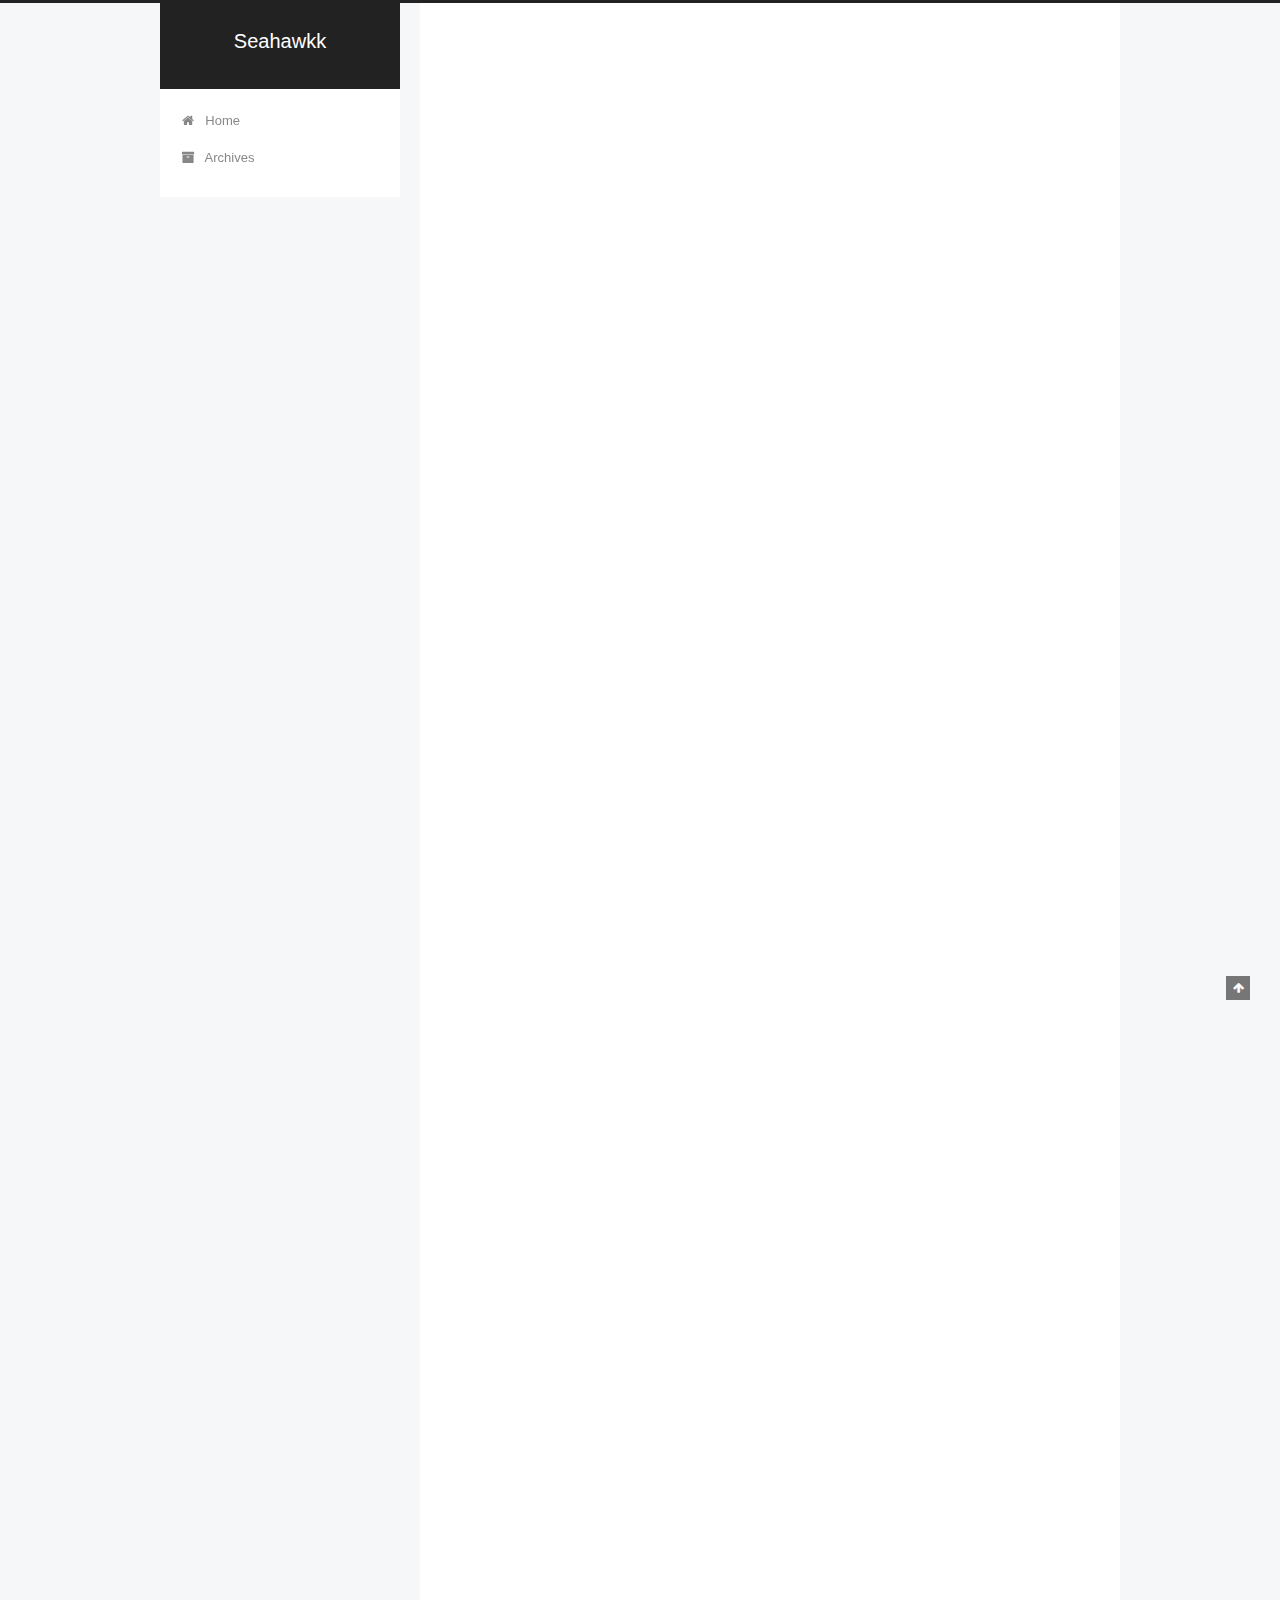
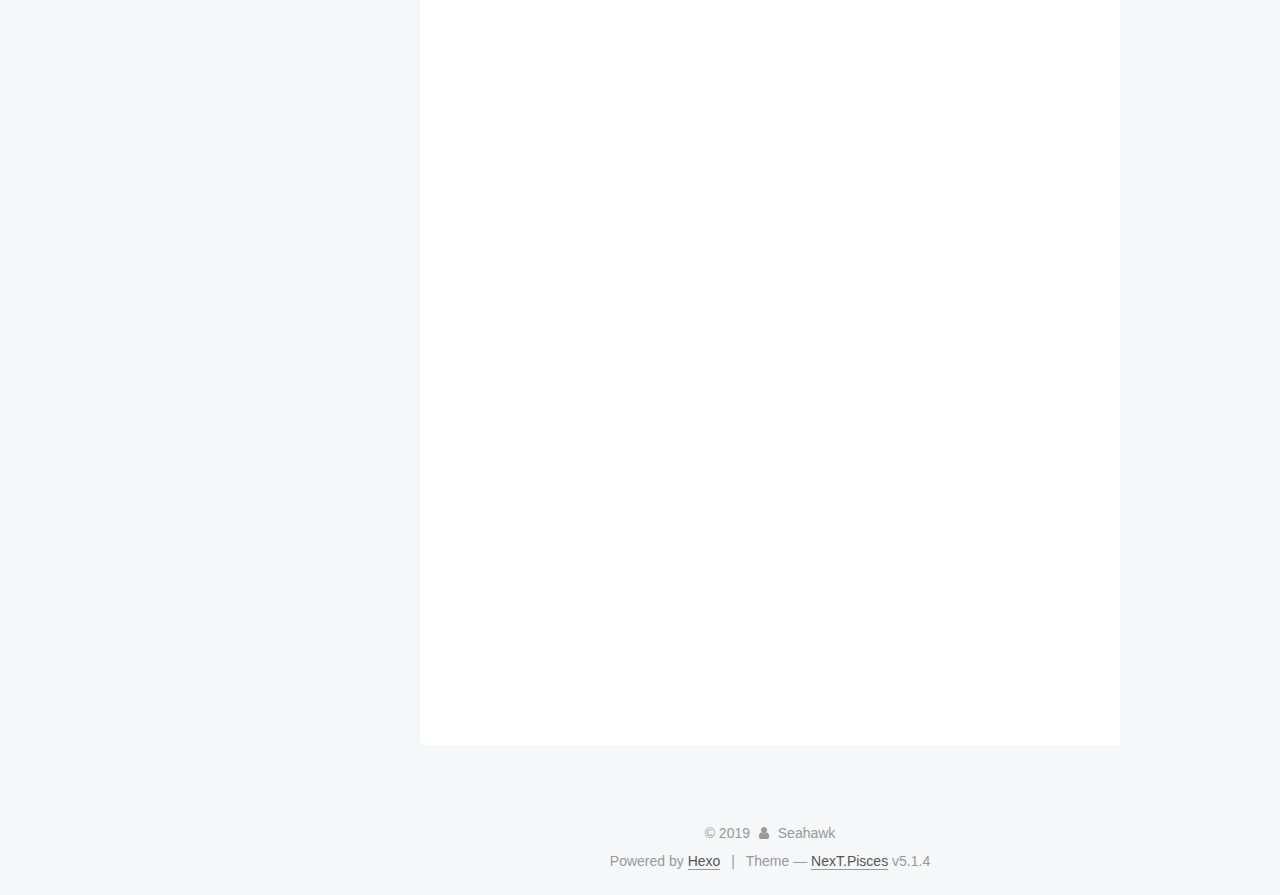
==== commit 71975f1a: "Site updated: 2019-07-11 22:03:21" ====
--- a/index.html
+++ b/index.html
@@ -448,7 +448,7 @@
             <div class="links-of-author motion-element">
                 
                   <span class="links-of-author-item">
-                    <a href="https://github.com/sehawkk" target="_blank" title="GitHub">
+                    <a href="https://github.com/seahawkk" target="_blank" title="GitHub">
                       
                         <i class="fa fa-fw fa-github"></i>GitHub</a>
                   </span>
--- a/css/main.css
+++ b/css/main.css
@@ -1823,7 +1823,7 @@
   width: 4px;
   height: 4px;
   border-radius: 50%;
-  background: #ff2d0d;
+  background: #ffe262;
 }
 .links-of-blogroll {
   font-size: 13px;
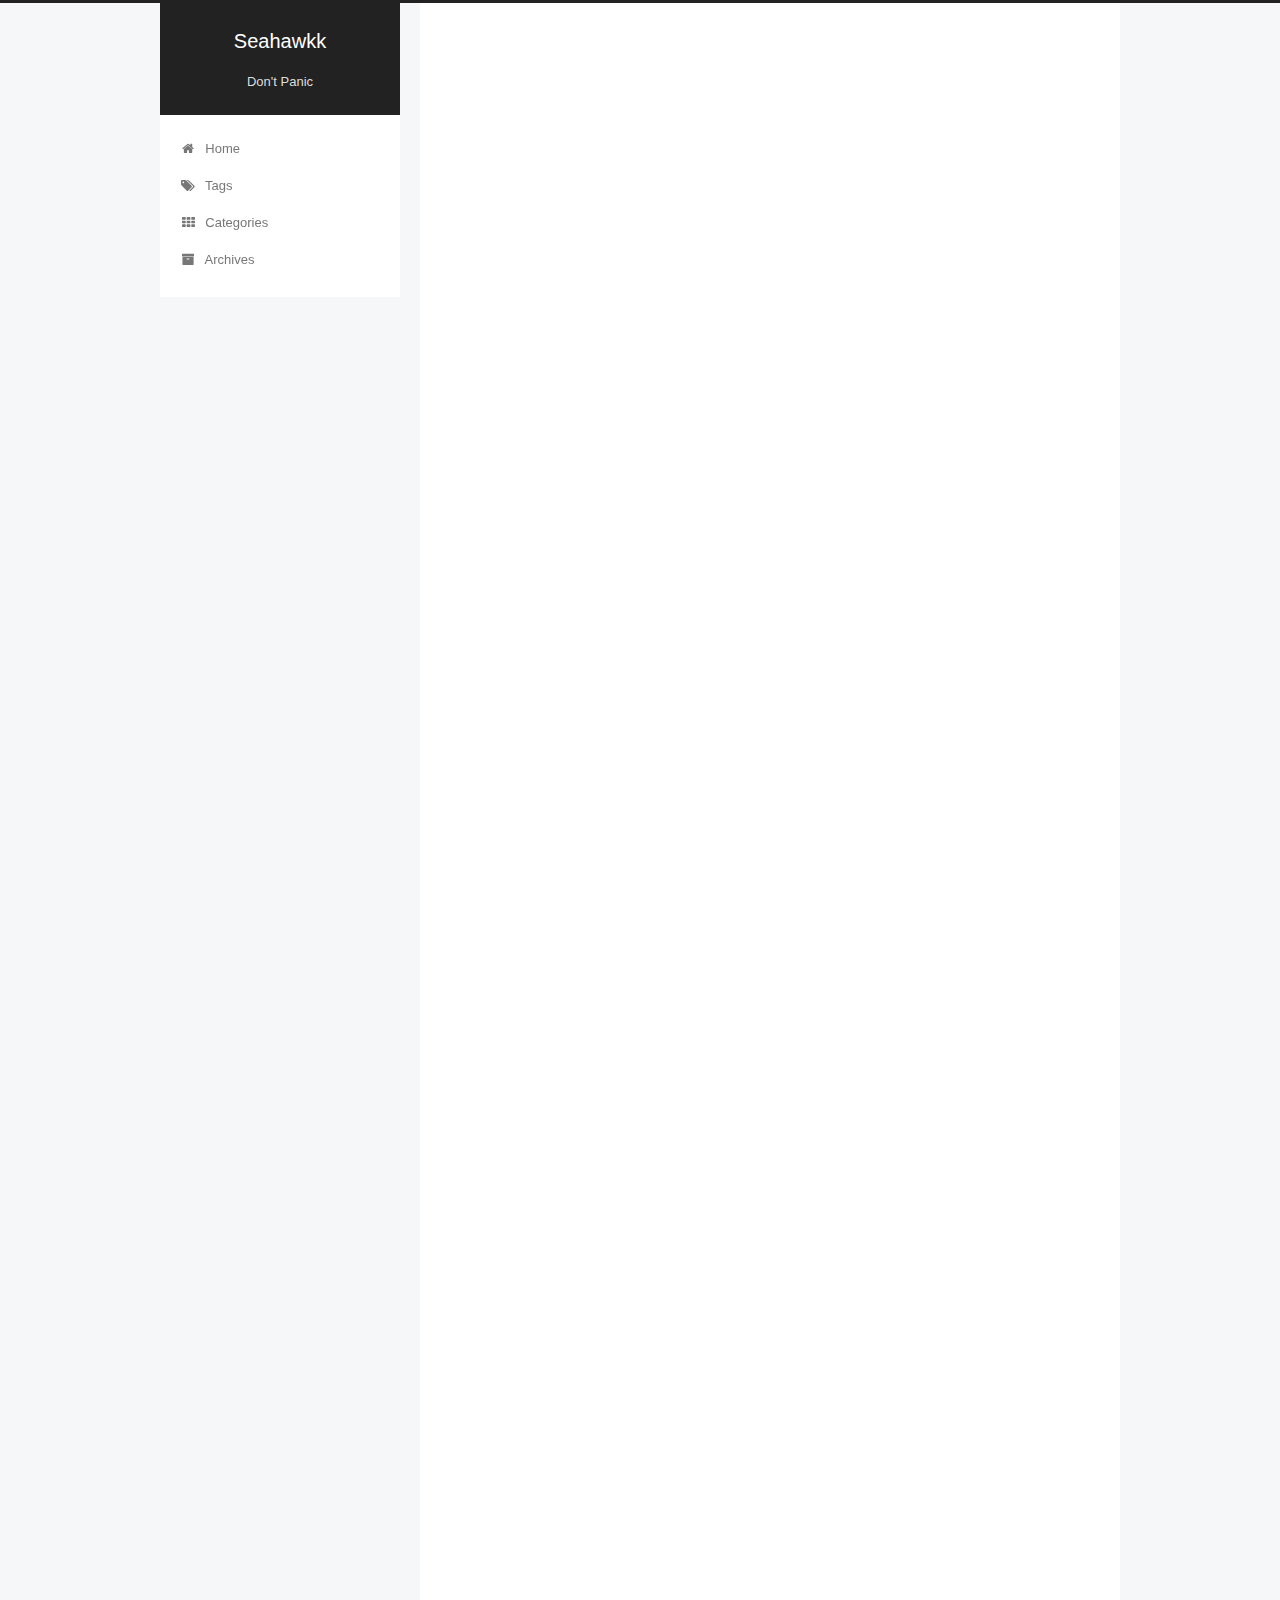
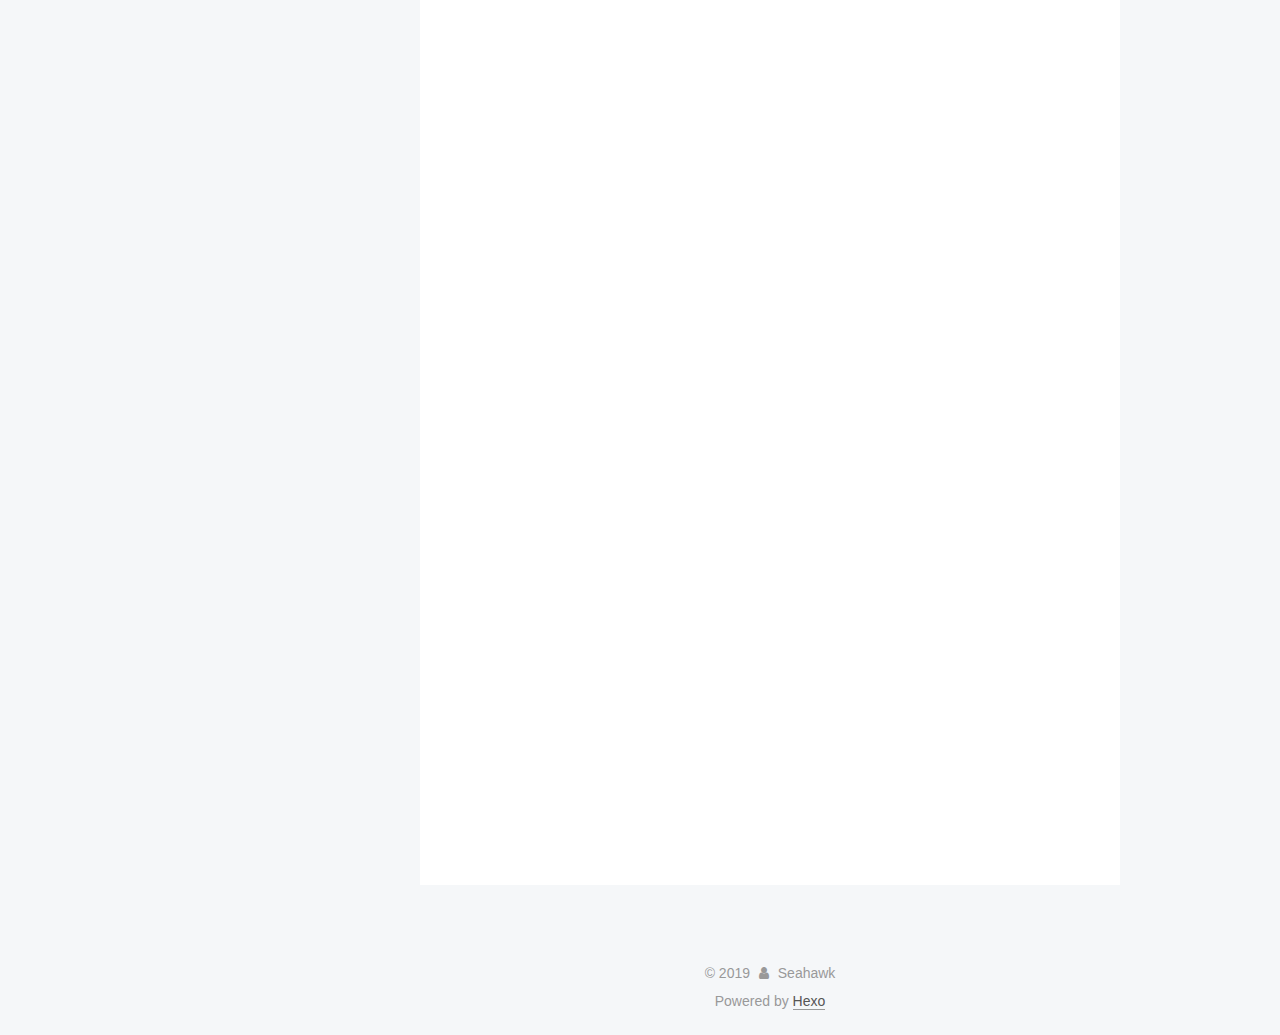
==== commit 7520bef3: "Site updated: 2019-08-08 00:07:37" ====
--- a/index.html
+++ b/index.html
@@ -95,7 +95,7 @@
     root: '/',
     scheme: 'Pisces',
     version: '5.1.4',
-    sidebar: {"position":"left","display":"post","offset":12,"b2t":false,"scrollpercent":false,"onmobile":false},
+    sidebar: {"position":"left","display":"post","offset":12,"b2t":true,"scrollpercent":true,"onmobile":false},
     fancybox: true,
     tabs: true,
     motion: {"enable":true,"async":false,"transition":{"post_block":"fadeIn","post_header":"slideDownIn","post_body":"slideDownIn","coll_header":"slideLeftIn","sidebar":"slideUpIn"}},
@@ -121,7 +121,7 @@
 
 
 
-  <title>Seahawkk</title>
+  <title>Seahawkk - Don't Panic</title>
   
 
 
@@ -157,7 +157,7 @@
       </a>
     </div>
       
-        <p class="site-subtitle"></p>
+        <p class="site-subtitle">Don't Panic</p>
       
   </div>
 
@@ -187,6 +187,26 @@
         </li>
       
         
+        <li class="menu-item menu-item-tags">
+          <a href="/tags/" rel="section">
+            
+              <i class="menu-item-icon fa fa-fw fa-tags"></i> <br>
+            
+            Tags
+          </a>
+        </li>
+      
+        
+        <li class="menu-item menu-item-categories">
+          <a href="/categories/" rel="section">
+            
+              <i class="menu-item-icon fa fa-fw fa-th"></i> <br>
+            
+            Categories
+          </a>
+        </li>
+      
+        
         <li class="menu-item menu-item-archives">
           <a href="/archives/" rel="section">
             
@@ -229,12 +249,161 @@
   
   
   <div class="post-block">
-    <link itemprop="mainEntityOfPage" href="http://yoursite.com/2018/02/10/2018-02-16-基于Windows的TensorFlow-GPU环境搭建/">
+    <link itemprop="mainEntityOfPage" href="http://yoursite.com/2019/08/06/排序算法汇总及实现/">
 
     <span hidden itemprop="author" itemscope itemtype="http://schema.org/Person">
       <meta itemprop="name" content="Seahawk">
       <meta itemprop="description" content>
-      <meta itemprop="image" content="/images/avatar.gif">
+      <meta itemprop="image" content="/avatar/avatar.jpg">
+    </span>
+
+    <span hidden itemprop="publisher" itemscope itemtype="http://schema.org/Organization">
+      <meta itemprop="name" content="Seahawkk">
+    </span>
+
+    
+      <header class="post-header">
+
+        
+        
+          <h1 class="post-title" itemprop="name headline">
+                
+                <a class="post-title-link" href="/2019/08/06/排序算法汇总及实现/" itemprop="url">排序算法总结</a></h1>
+        
+
+        <div class="post-meta">
+          <span class="post-time">
+            
+              <span class="post-meta-item-icon">
+                <i class="fa fa-calendar-o"></i>
+              </span>
+              
+                <span class="post-meta-item-text">Posted on</span>
+              
+              <time title="Post created" itemprop="dateCreated datePublished" datetime="2019-08-06T00:00:00+08:00">
+                2019-08-06
+              </time>
+            
+
+            
+
+            
+          </span>
+
+          
+
+          
+            
+          
+
+          
+          
+
+          
+
+          
+
+          
+
+        </div>
+      </header>
+    
+
+    
+    
+    
+    <div class="post-body" itemprop="articleBody">
+
+      
+      
+
+      
+        
+          <h3 id="冒泡排序-Bubble-Sort"><a href="#冒泡排序-Bubble-Sort" class="headerlink" title="冒泡排序(Bubble Sort)"></a>冒泡排序(Bubble Sort)</h3><p>冒泡排序的思想很简单，就是不断的访问待排序序列，在每次访问时都不停的比较相邻元素，如果不满足排序要求，就交换相邻的元素，直到所有序列满足排序要求。（本次总结假设所有队列升序排列）</p>
+<hr>
+<ol>
+<li>第一次冒泡过程：从头(或尾)开始依次比较相邻元素，如果第一个比第二个大就交换，否则就保持顺序不变，对第二个元素开始比较。按照这种方式遍历结束之后就能保证序列的最后一个元素为最大值。</li>
+<li>第二次冒泡过程：重复以上步骤，除去最后一个元素，因为最后一个元素已经是有序的。</li>
+<li>重复以上步骤，直至所以元素均为有序。</li>
+</ol>
+<hr>
+<p><strong>源码实现(python):</strong></p>
+<figure class="highlight python"><table><tr><td class="gutter"><pre><span class="line">1</span><br><span class="line">2</span><br><span class="line">3</span><br><span class="line">4</span><br><span class="line">5</span><br><span class="line">6</span><br><span class="line">7</span><br><span class="line">8</span><br><span class="line">9</span><br><span class="line">10</span><br><span class="line">11</span><br></pre></td><td class="code"><pre><span class="line"><span class="function"><span class="keyword">def</span> <span class="title">bubble_sort</span><span class="params">(array)</span>:</span></span><br><span class="line">    n = len(array)</span><br><span class="line">    <span class="keyword">for</span> i <span class="keyword">in</span> range(n):</span><br><span class="line">        <span class="keyword">for</span> j <span class="keyword">in</span> range(n - i - <span class="number">1</span>):</span><br><span class="line">            <span class="keyword">if</span> array[j] &gt; array[j+<span class="number">1</span>]:</span><br><span class="line">                m = array[j+<span class="number">1</span>]</span><br><span class="line">                array[j+<span class="number">1</span>] = array[j]</span><br><span class="line">                array[j] = m</span><br><span class="line">            <span class="keyword">else</span>:</span><br><span class="line">                <span class="keyword">continue</span></span><br><span class="line">    <span class="keyword">return</span> array</span><br></pre></td></tr></table></figure>
+
+<p>两种优化方案：</p>
+<ol>
+<li>若某次遍历没有发生数据交换，则说明序列中的元素已经是有序的了，不需要再进行迭代冒泡排序。用一个标记<strong>No Swap</strong>记录这个状态即可。</li>
+<li>记录某次遍历最后发生交换的位置，则在这个位置之后的元素都已经有序，由此可以确定下次遍历的范围，能够缩小遍历的范围。</li>
+</ol>
+<h3 id="选择排序-Selection-Sort"><a href="#选择排序-Selection-Sort" class="headerlink" title="选择排序(Selection Sort)"></a>选择排序(Selection Sort)</h3><p>选择排序的思想很简单，逐个从待排序列中找出第i小的元素，将其放在序列中第i的位置。关键在于如何从剩余的未排序序列中找出最小(最大)的元素。</p>
+<hr>
+<ol>
+<li>遍历从给定的待排序列，找出最小的元素，将其与第一个元素交换</li>
+<li>从第二个元素开始再次遍历序列找出最小的元素，将其与第二个元素也就是已排序列的元素的末尾交换</li>
+<li>按照上面的步骤，直至所有元素有序。</li>
+</ol>
+<hr>
+<p><strong>源码实现(python):</strong></p>
+<figure class="highlight python"><table><tr><td class="gutter"><pre><span class="line">1</span><br><span class="line">2</span><br><span class="line">3</span><br><span class="line">4</span><br><span class="line">5</span><br><span class="line">6</span><br><span class="line">7</span><br><span class="line">8</span><br><span class="line">9</span><br><span class="line">10</span><br><span class="line">11</span><br><span class="line">12</span><br></pre></td><td class="code"><pre><span class="line"><span class="function"><span class="keyword">def</span> <span class="title">selection_sort</span><span class="params">(array)</span>:</span></span><br><span class="line">    n = len(array)</span><br><span class="line">    <span class="keyword">for</span> i <span class="keyword">in</span> range(n):</span><br><span class="line">        min = i</span><br><span class="line">        <span class="keyword">for</span> j <span class="keyword">in</span> range(i+<span class="number">1</span>, n):</span><br><span class="line">            <span class="keyword">if</span> array[j] &lt; array[min]:</span><br><span class="line">                min = j</span><br><span class="line">            <span class="keyword">else</span>:</span><br><span class="line">                <span class="keyword">continue</span></span><br><span class="line">        array[i], array[min] = array[min], array[i]</span><br><span class="line"></span><br><span class="line">    <span class="keyword">return</span> array</span><br></pre></td></tr></table></figure>
+          <!--noindex-->
+          <div class="post-button text-center">
+            <a class="btn" href="/2019/08/06/排序算法汇总及实现/" rel="contents">
+              Read more &raquo;
+            </a>
+          </div>
+          <!--/noindex-->
+        
+      
+    </div>
+    
+    
+    
+
+    
+
+    
+
+    
+
+    <footer class="post-footer">
+      
+
+      
+
+      
+
+      
+      
+        <div class="post-eof"></div>
+      
+    </footer>
+  </div>
+  
+  
+  
+  </article>
+
+
+    
+      
+
+  
+
+  
+  
+  
+
+  <article class="post post-type-normal" itemscope itemtype="http://schema.org/Article">
+  
+  
+  
+  <div class="post-block">
+    <link itemprop="mainEntityOfPage" href="http://yoursite.com/2018/02/10/2018-02-16-基于Windows的TensorFlow-GPU环境搭建/">
+
+    <span hidden itemprop="author" itemscope itemtype="http://schema.org/Person">
+      <meta itemprop="name" content="Seahawk">
+      <meta itemprop="description" content>
+      <meta itemprop="image" content="/avatar/avatar.jpg">
     </span>
 
     <span hidden itemprop="publisher" itemscope itemtype="http://schema.org/Organization">
@@ -299,49 +468,16 @@
 
       
         
-          
-            <p>TensorFlow是由Google Brain研发的机器学习的开源软件库，可以运行在多个CPU和GPU上，tensorflow环境的搭建是ML初学者需要解决的第一个问题，本篇博客主要是分享自己是如何在Windows上配置tensorflow-gpu环境的。主要安装流程参考<a href="https://www.tensorflow.org/install/install_windows?hl=zh-cn" target="_blank" rel="noopener">官方教程</a>，欢迎借鉴。</p>
+          <p>TensorFlow是由Google Brain研发的机器学习的开源软件库，可以运行在多个CPU和GPU上，tensorflow环境的搭建是ML初学者需要解决的第一个问题，本篇博客主要是分享自己是如何在Windows上配置tensorflow-gpu环境的。主要安装流程参考<a href="https://www.tensorflow.org/install/install_windows?hl=zh-cn" target="_blank" rel="noopener">官方教程</a>，欢迎借鉴。</p>
 <hr>
 <p><strong><em>tensorflow1.5/CUDA 9.0/cuDNN 7.0</em></strong>      </p>
-<h2 id="注：tensorflow尚不支持CUDA9-1"><a href="#注：tensorflow尚不支持CUDA9-1" class="headerlink" title="注：tensorflow尚不支持CUDA9.1"></a>注：tensorflow尚不支持CUDA9.1</h2><h1 id="1-Anaconda-安装"><a href="#1-Anaconda-安装" class="headerlink" title="1.Anaconda 安装"></a>1.Anaconda 安装</h1><p>Anaconda是一种Python语言的免费增值开源发行版，用于进行大规模数据处理,预测分析, 和科学计算,致力于简化包的管理和部署。支持Linux、Windows、Mac系统，提供了包管理和环境管理的功能，可以很方便的解决Python各个环境的并存、切换和第三方包管理的功能，Anaconda使用软件包管理系统Conda进行包管理。具体的过程参考<a href="https://www.jianshu.com/p/2f3be7781451" target="_blank" rel="noopener">Anaconda使用</a>。<a href="https://www.anaconda.com/download/" target="_blank" rel="noopener">下载链接</a></p>
-<h1 id="2-CUDA-9-0-和-cuDNN7-0环境配置"><a href="#2-CUDA-9-0-和-cuDNN7-0环境配置" class="headerlink" title="2.CUDA 9.0 和 cuDNN7.0环境配置"></a>2.CUDA 9.0 和 cuDNN7.0环境配置</h1><p>在安装Tensorflow-GPU版本时，必须确保系统中已经安装好NVIDIA的软件CUDA和cuDNN，CUDA是在GPU上运行的一个并行计算的框架，cuDNN是深度神经网络的GPU加速库，在机器学习和深度学习中，可以加快计算的速度，且可以集成到更高级别的机器学习框架中。关于CUDA和cuDNN的具体介绍.<br><a href="http://blog.csdn.net/fangjin_kl/article/details/53906874" target="_blank" rel="noopener">CPU、GPU、CUDA，CuDNN简介</a>。安装TensorFlow-CPU版本不需要安装CUDA和cuDNN。</p>
-<p>大多数以往的教程通常是基于CUDA8.0和cuDNN6.0,而tensorflow1.5,已经支持CUDA9.0和cuDNN7.0，本教程就是基于此。在下载安装包时，可以去NVIDIA官网下载<a href="https://developer.nvidia.com/cuda-toolkit-archive" target="_blank" rel="noopener">CUDA</a>,<a href="https://developer.nvidia.com/cudnn" target="_blank" rel="noopener">cuDNN</a>,CUDA的安装类型选择本地（local），下载cuDNN时会需要登录NIVIDA开发者的账户，如果没有的话可以注册一个。需要注意的是：<strong><em>tensorflow1.5还不支持CUDA9.1</em></strong>，否则在安装Tensorflow-GPU时会报错（我在安装过程中遇到了这个问题）。</p>
-<ol>
-<li>CUDA安装过程中会有选择安装路径的选项，实际这个只是选择的临时的一个解压安装的路径，相当于是一个中转站，并不是真正的安装位置，安装结束后会自动删除，所以无需进行改变。实际的安装路径是默认的，无法更改（C:\Program Files\NVIDIA GPU Computing Toolkit\CUDA\v9.0）。</li>
-<li>cuDNN7.0解压之后有三个文件夹bin/include/lib，不需要进行安装，只需要将三个文件夹中对应的文件cudnn64_7.dll、cudnn.h、cudnn.lib，复制粘贴到CUDA的相应的安装路径下即可，例如cudnn64_7.dll复制到（C:\Program Files\NVIDIA GPU ComputingToolkit\CUDA\v9.0\bin），其余两个文件同理。</li>
-</ol>
-<h1 id="3-TensorFlow-GPU安装"><a href="#3-TensorFlow-GPU安装" class="headerlink" title="3.TensorFlow-GPU安装"></a>3.TensorFlow-GPU安装</h1><ol>
-<li>打开Anaconda Prompt，通过conda命令，在其中创建tensorflow环境。tensorflow是环境名，可以自由更改。</li>
-</ol>
-<figure class="highlight plain"><table><tr><td class="gutter"><pre><span class="line">1</span><br></pre></td><td class="code"><pre><span class="line">C：(D:\software\Anaconda3) C:\Users\sun&gt;conda create -n tensorflow pip python=3.5</span><br></pre></td></tr></table></figure>
-
-<p>在这里，我选择的Python版本是3.5版本</p>
-<ol start="2">
-<li>环境创建好之后通过命令激活切换至tensorflow环境<figure class="highlight plain"><table><tr><td class="gutter"><pre><span class="line">1</span><br></pre></td><td class="code"><pre><span class="line">C：(D:\software\Anaconda3) C:\Users\sun&gt;activate tensorflow</span><br></pre></td></tr></table></figure>
-
-</li>
-</ol>
-<p>此时会切换到创建的tensorflow环境中</p>
-<figure class="highlight plain"><table><tr><td class="gutter"><pre><span class="line">1</span><br></pre></td><td class="code"><pre><span class="line">(tensorflow) C:\Users\sun&gt;</span><br></pre></td></tr></table></figure>
-
-<ol start="3">
-<li>此时输入下面的命令在tensorflow环境中安装TensorFlow-GPU<figure class="highlight plain"><table><tr><td class="gutter"><pre><span class="line">1</span><br></pre></td><td class="code"><pre><span class="line">(tensorflow) C:\Users\sun&gt;pip install --ignore-installed --upgrade tensorflow-gpu</span><br></pre></td></tr></table></figure>
-
-</li>
-</ol>
-<p>至此tensorflow-gpu安装完毕，通过窗口中的提示判断是否安装成功。</p>
-<h1 id="4-检验安装"><a href="#4-检验安装" class="headerlink" title="4.检验安装"></a>4.检验安装</h1><p>通过shell进入Python环境</p>
-<figure class="highlight plain"><table><tr><td class="gutter"><pre><span class="line">1</span><br></pre></td><td class="code"><pre><span class="line">(tensorflow) C:\Users\sun&gt;Python</span><br></pre></td></tr></table></figure>
-
-<p>在shell依次输入下面的命令</p>
-<figure class="highlight plain"><table><tr><td class="gutter"><pre><span class="line">1</span><br><span class="line">2</span><br><span class="line">3</span><br><span class="line">4</span><br></pre></td><td class="code"><pre><span class="line">&gt;&gt;&gt;import tensorflow as tf</span><br><span class="line">&gt;&gt;&gt;hello=tf.constant(&apos;Hello,TensorFlow!&apos;)</span><br><span class="line">&gt;&gt;&gt;sess=tf.Session()</span><br><span class="line">&gt;&gt;&gt;print(sess.run(hello))</span><br></pre></td></tr></table></figure>
-
-<p>如果输出</p>
-<figure class="highlight plain"><table><tr><td class="gutter"><pre><span class="line">1</span><br></pre></td><td class="code"><pre><span class="line">Hello，TensorFlow!</span><br></pre></td></tr></table></figure>
-
-<p>证明安装成功，就可以开始写TensorFlow程序啦。</p>
-
-          
+          <!--noindex-->
+          <div class="post-button text-center">
+            <a class="btn" href="/2018/02/10/2018-02-16-基于Windows的TensorFlow-GPU环境搭建/" rel="contents">
+              Read more &raquo;
+            </a>
+          </div>
+          <!--/noindex-->
         
       
     </div>
@@ -410,6 +546,8 @@
         <div class="site-overview">
           <div class="site-author motion-element" itemprop="author" itemscope itemtype="http://schema.org/Person">
             
+              <img class="site-author-image" itemprop="image" src="/avatar/avatar.jpg" alt="Seahawk">
+            
               <p class="site-author-name" itemprop="name">Seahawk</p>
               <p class="site-description motion-element" itemprop="description"></p>
           </div>
@@ -421,7 +559,7 @@
               
                 <a href="/archives/">
               
-                  <span class="site-state-item-count">1</span>
+                  <span class="site-state-item-count">2</span>
                   <span class="site-state-item-name">posts</span>
                 </a>
               </div>
@@ -433,10 +571,10 @@
               
               
               <div class="site-state-item site-state-tags">
-                
-                  <span class="site-state-item-count">1</span>
+                <a href="/tags/index.html">
+                  <span class="site-state-item-count">2</span>
                   <span class="site-state-item-name">tags</span>
-                
+                </a>
               </div>
             
 
@@ -470,6 +608,13 @@
       
 
       
+        <div class="back-to-top">
+          <i class="fa fa-arrow-up"></i>
+          
+            <span id="scrollpercent"><span>0</span>%</span>
+          
+        </div>
+      
 
     </div>
   </aside>
@@ -495,11 +640,7 @@
 
 
 
-  <span class="post-meta-divider">|</span>
-
-
-
-  <div class="theme-info">Theme &mdash; <a class="theme-link" target="_blank" href="https://github.com/iissnan/hexo-theme-next">NexT.Pisces</a> v5.1.4</div>
+
 
 
 
@@ -516,11 +657,6 @@
       </div>
     </footer>
 
-    
-      <div class="back-to-top">
-        <i class="fa fa-arrow-up"></i>
-        
-      </div>
     
 
     
--- a/css/main.css
+++ b/css/main.css
@@ -1057,25 +1057,21 @@
   margin: 10px;
 }
 .back-to-top {
-  box-sizing: border-box;
-  position: fixed;
-  bottom: -100px;
-  right: 30px;
-  z-index: 1050;
-  padding: 0 6px;
-  width: 24px;
-  background: #222;
+  display: none;
+  margin: 20px -10px -20px;
+  background: #f5f7f9;
   font-size: 12px;
   opacity: 0.6;
-  color: #fff;
   cursor: pointer;
   text-align: center;
   -webkit-transform: translateZ(0);
-  transition-property: bottom;
   transition-duration: 0.2s;
   transition-timing-function: ease-in-out;
   transition-delay: 0s;
 }
+.back-to-top:hover {
+  opacity: 0.8;
+}
 @media (min-width: 768px) and (max-width: 991px) {
   .back-to-top {
     display: none !important;
@@ -1087,7 +1083,7 @@
   }
 }
 .back-to-top.back-to-top-on {
-  bottom: 30px;
+  display: block;
 }
 .header {
   background: transparent;
@@ -1823,7 +1819,7 @@
   width: 4px;
   height: 4px;
   border-radius: 50%;
-  background: #ffe262;
+  background: #c2ff4e;
 }
 .links-of-blogroll {
   font-size: 13px;
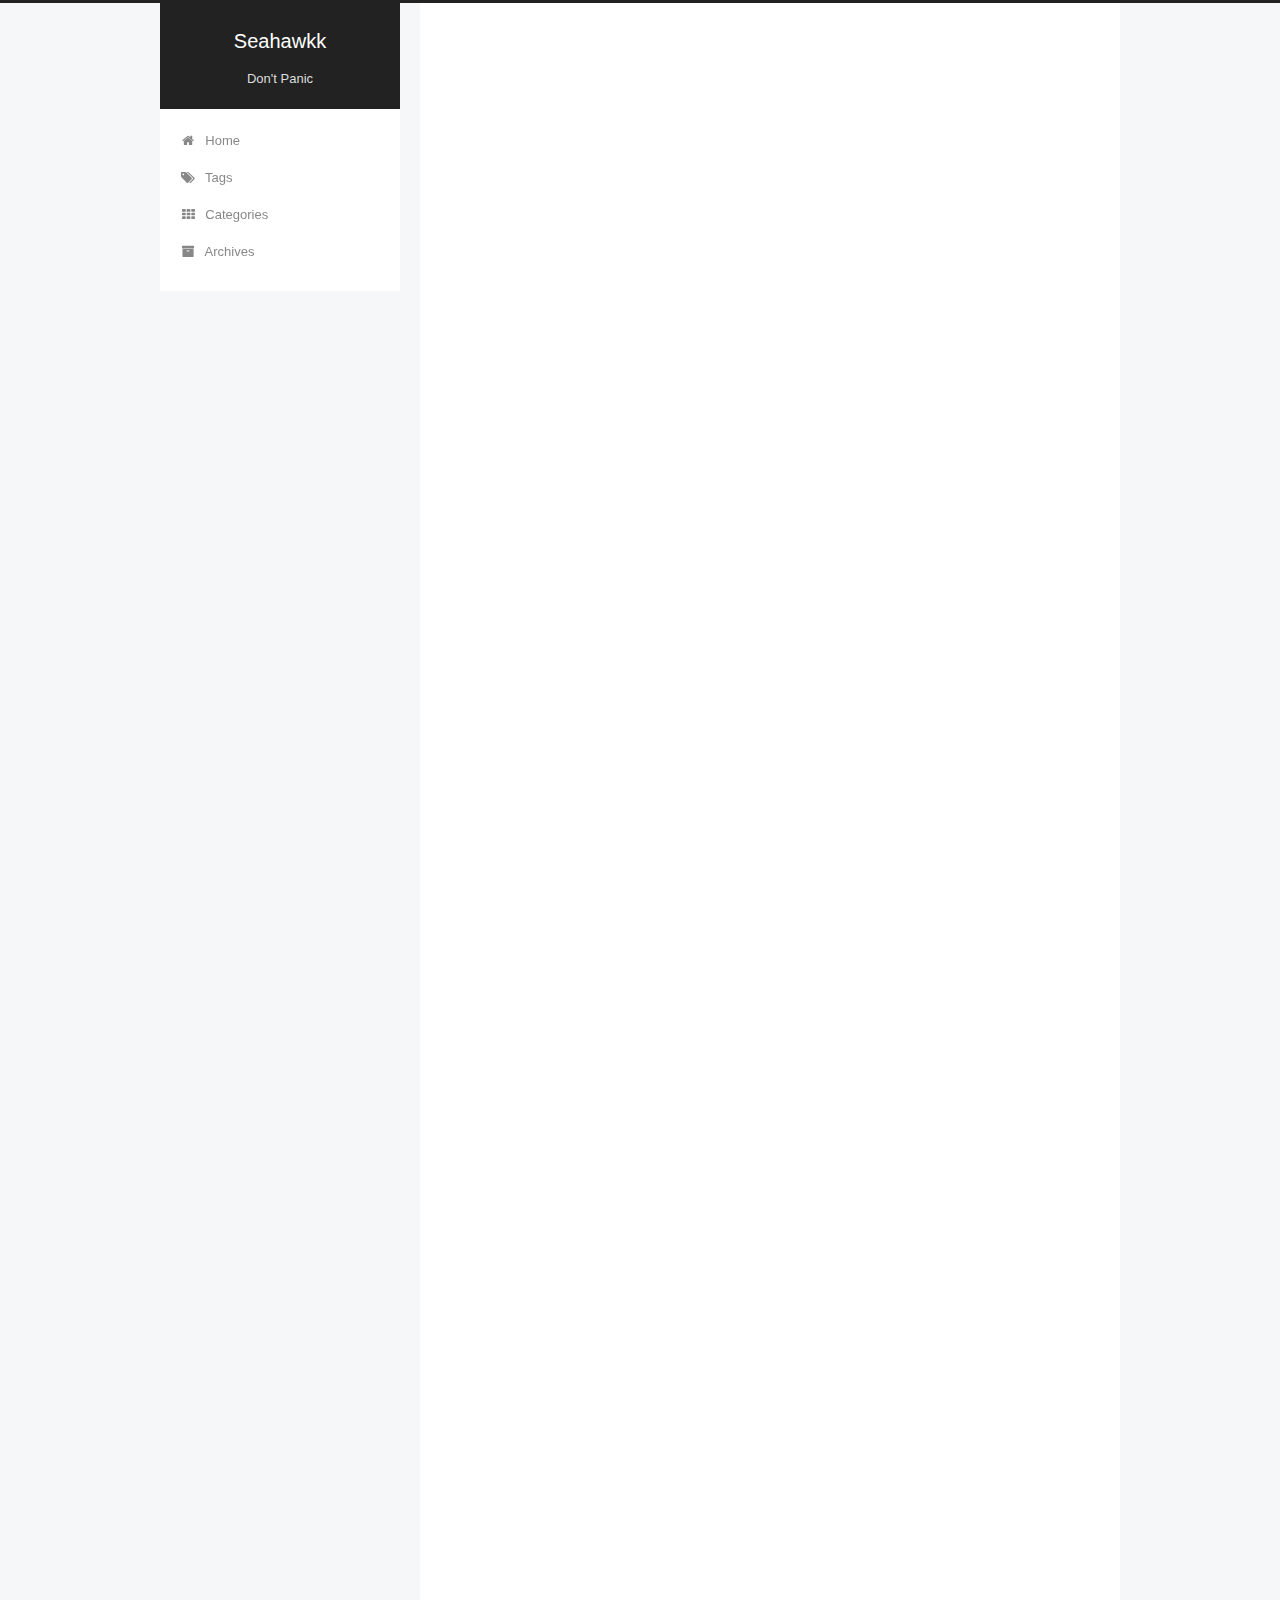
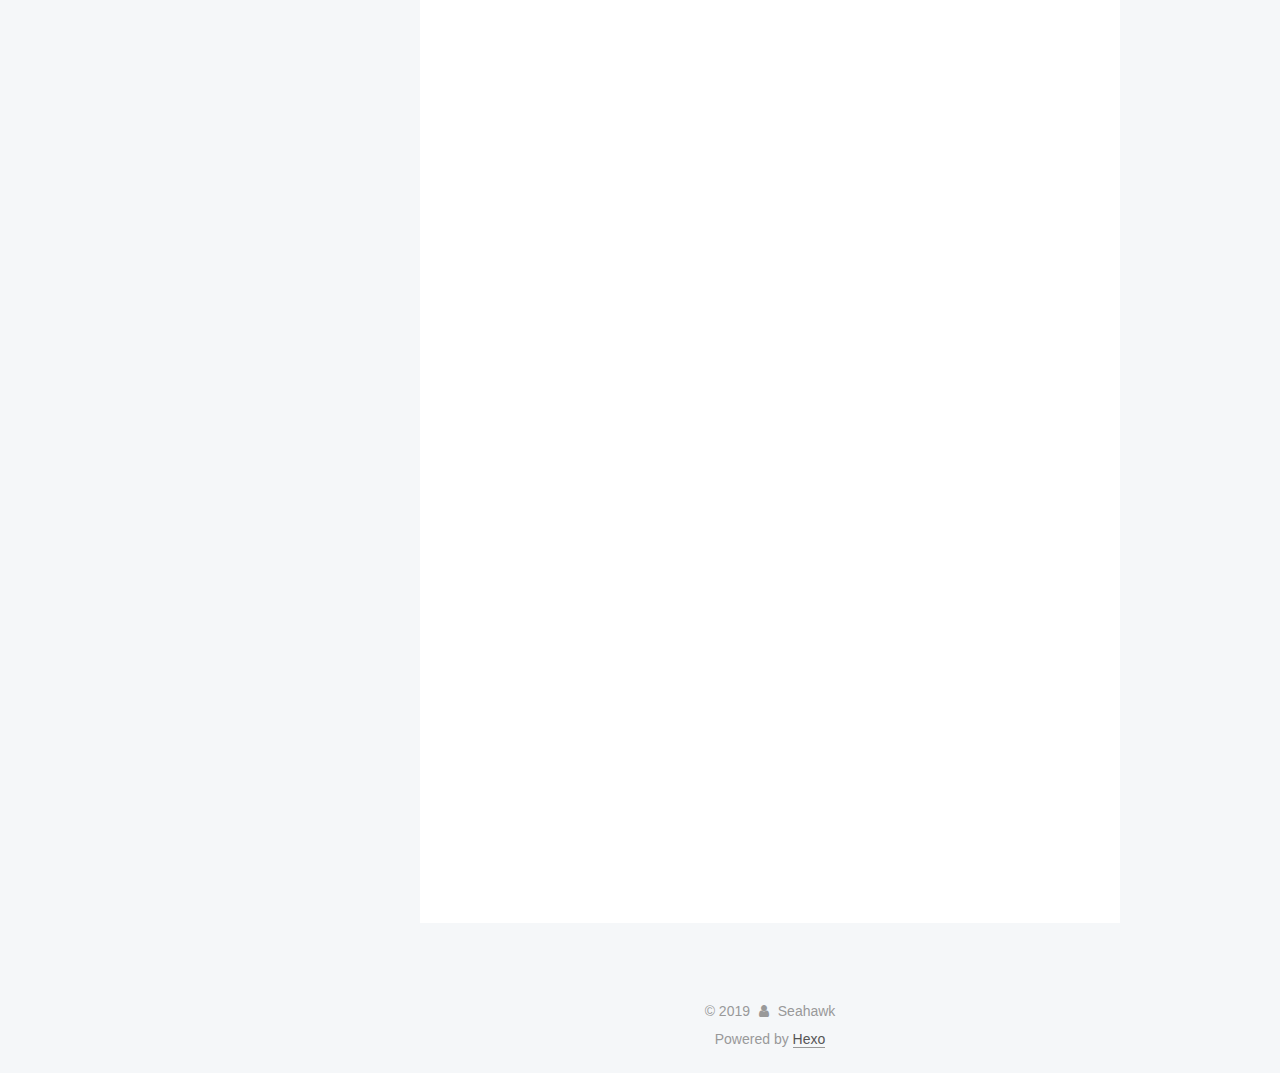
==== commit 17f4ba99: "Site updated: 2019-08-08 00:15:19" ====
--- a/index.html
+++ b/index.html
@@ -157,7 +157,7 @@
       </a>
     </div>
       
-        <p class="site-subtitle">Don't Panic</p>
+        <h1 class="site-subtitle" itemprop="description">Don't Panic</h1>
       
   </div>
 
@@ -266,9 +266,9 @@
 
         
         
-          <h1 class="post-title" itemprop="name headline">
+          <h2 class="post-title" itemprop="name headline">
                 
-                <a class="post-title-link" href="/2019/08/06/排序算法汇总及实现/" itemprop="url">排序算法总结</a></h1>
+                <a class="post-title-link" href="/2019/08/06/排序算法汇总及实现/" itemprop="url">排序算法总结</a></h2>
         
 
         <div class="post-meta">
@@ -415,9 +415,9 @@
 
         
         
-          <h1 class="post-title" itemprop="name headline">
+          <h2 class="post-title" itemprop="name headline">
                 
-                <a class="post-title-link" href="/2018/02/10/2018-02-16-基于Windows的TensorFlow-GPU环境搭建/" itemprop="url">基于Windows的TensorFlow-GPU环境搭建</a></h1>
+                <a class="post-title-link" href="/2018/02/10/2018-02-16-基于Windows的TensorFlow-GPU环境搭建/" itemprop="url">基于Windows的TensorFlow-GPU环境搭建</a></h2>
         
 
         <div class="post-meta">
--- a/css/main.css
+++ b/css/main.css
@@ -1819,7 +1819,7 @@
   width: 4px;
   height: 4px;
   border-radius: 50%;
-  background: #c2ff4e;
+  background: #557dff;
 }
 .links-of-blogroll {
   font-size: 13px;
